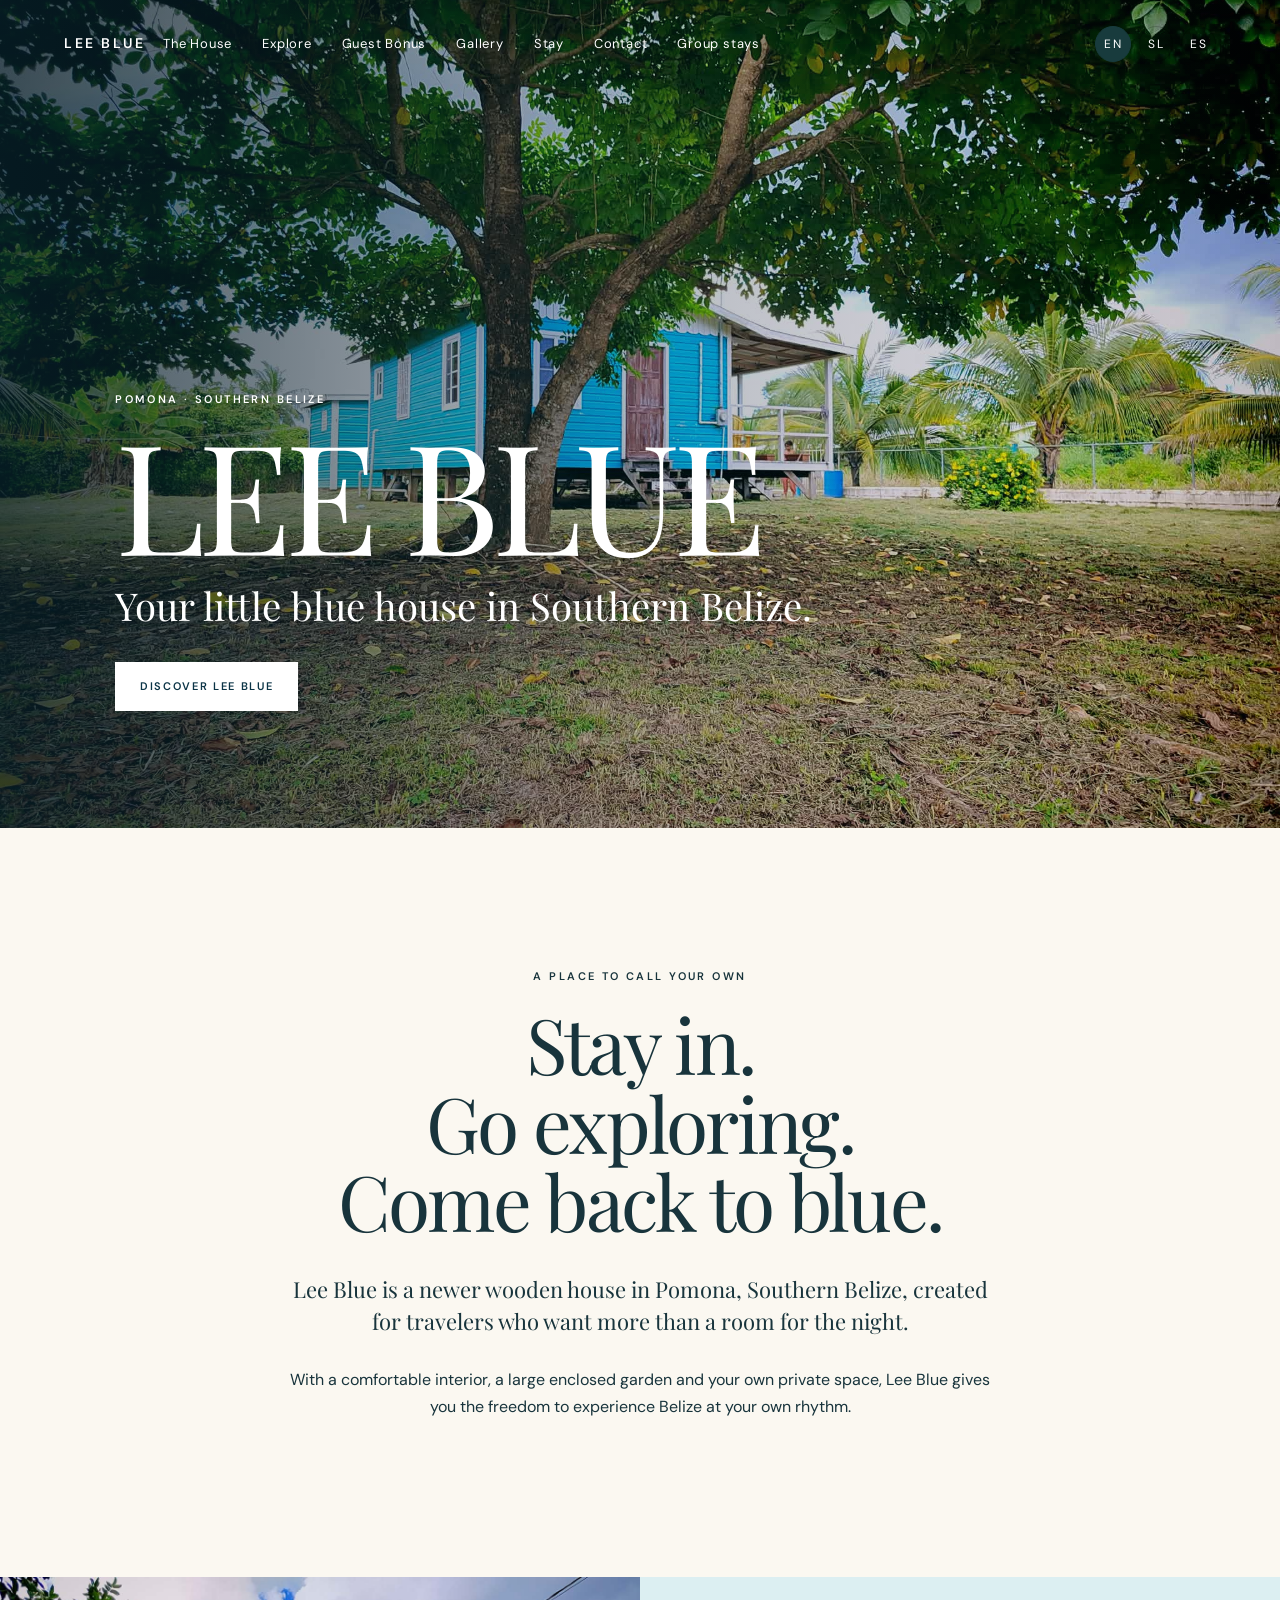
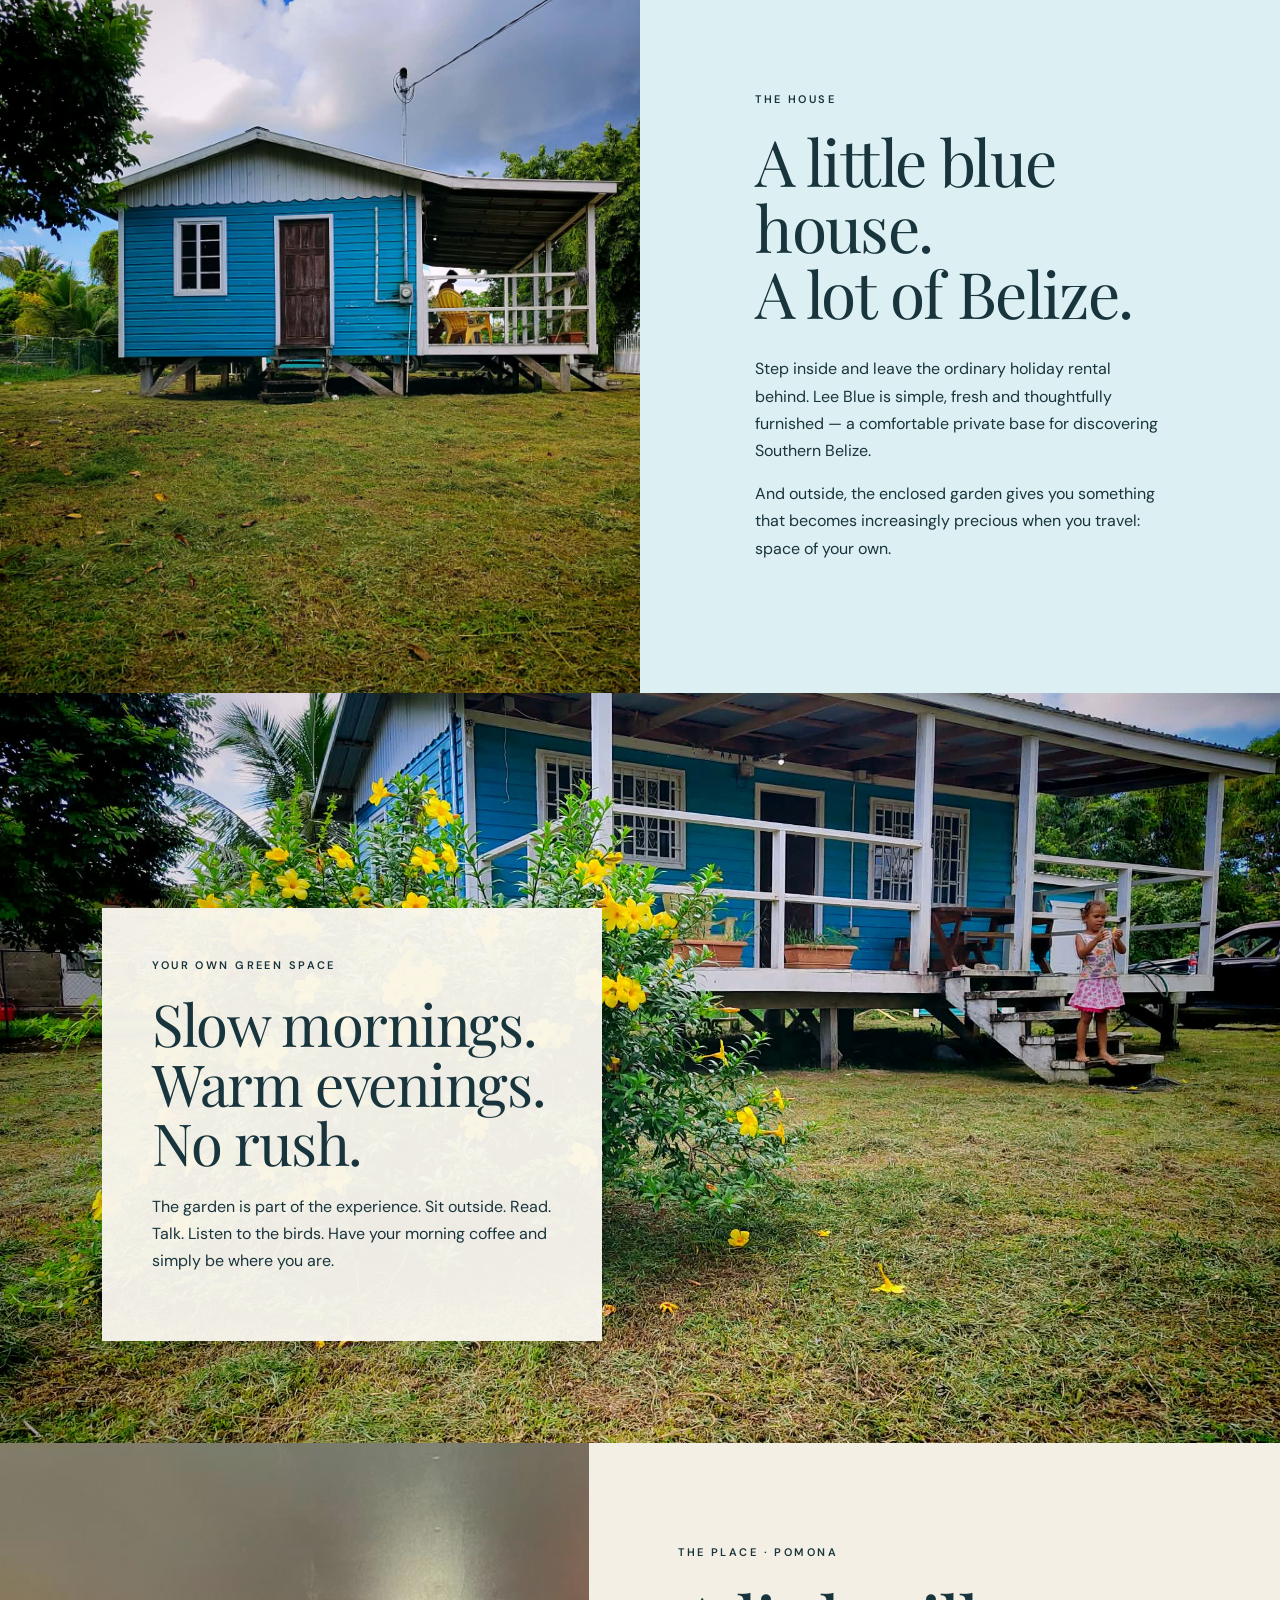
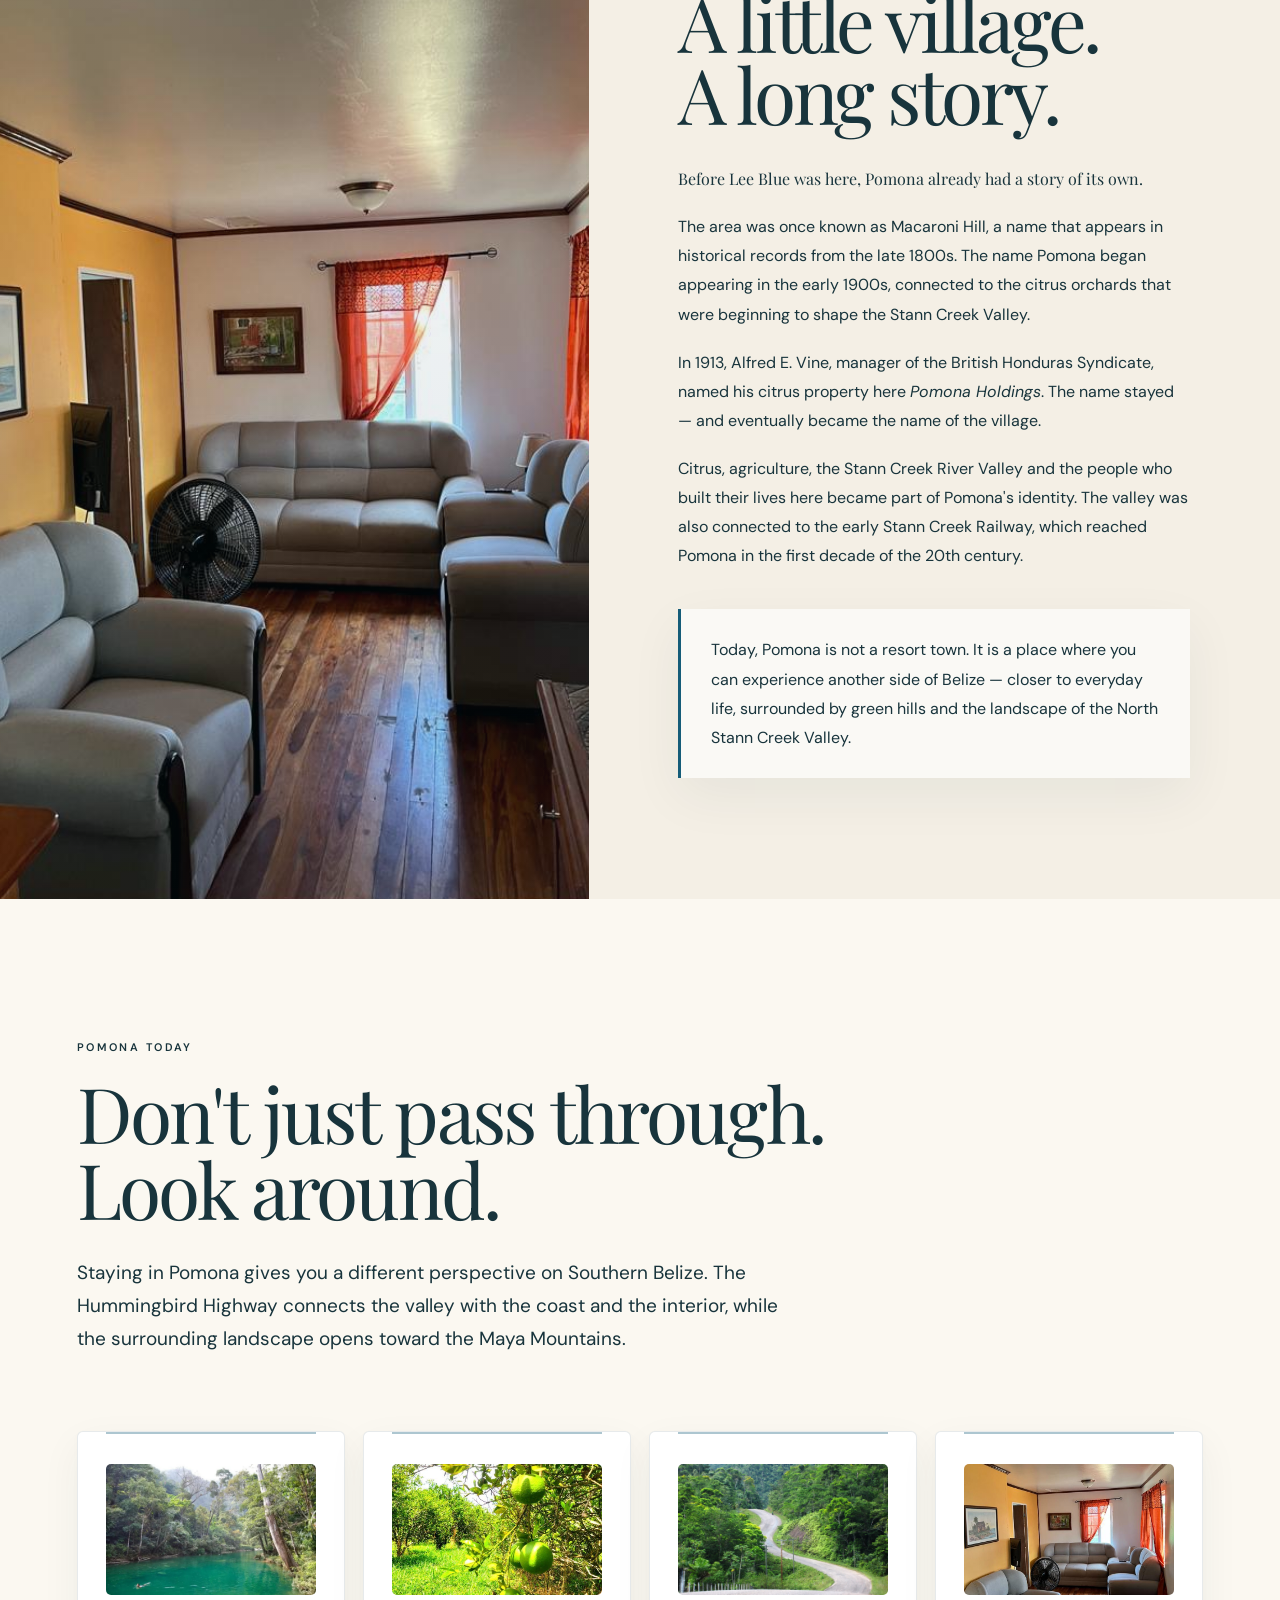
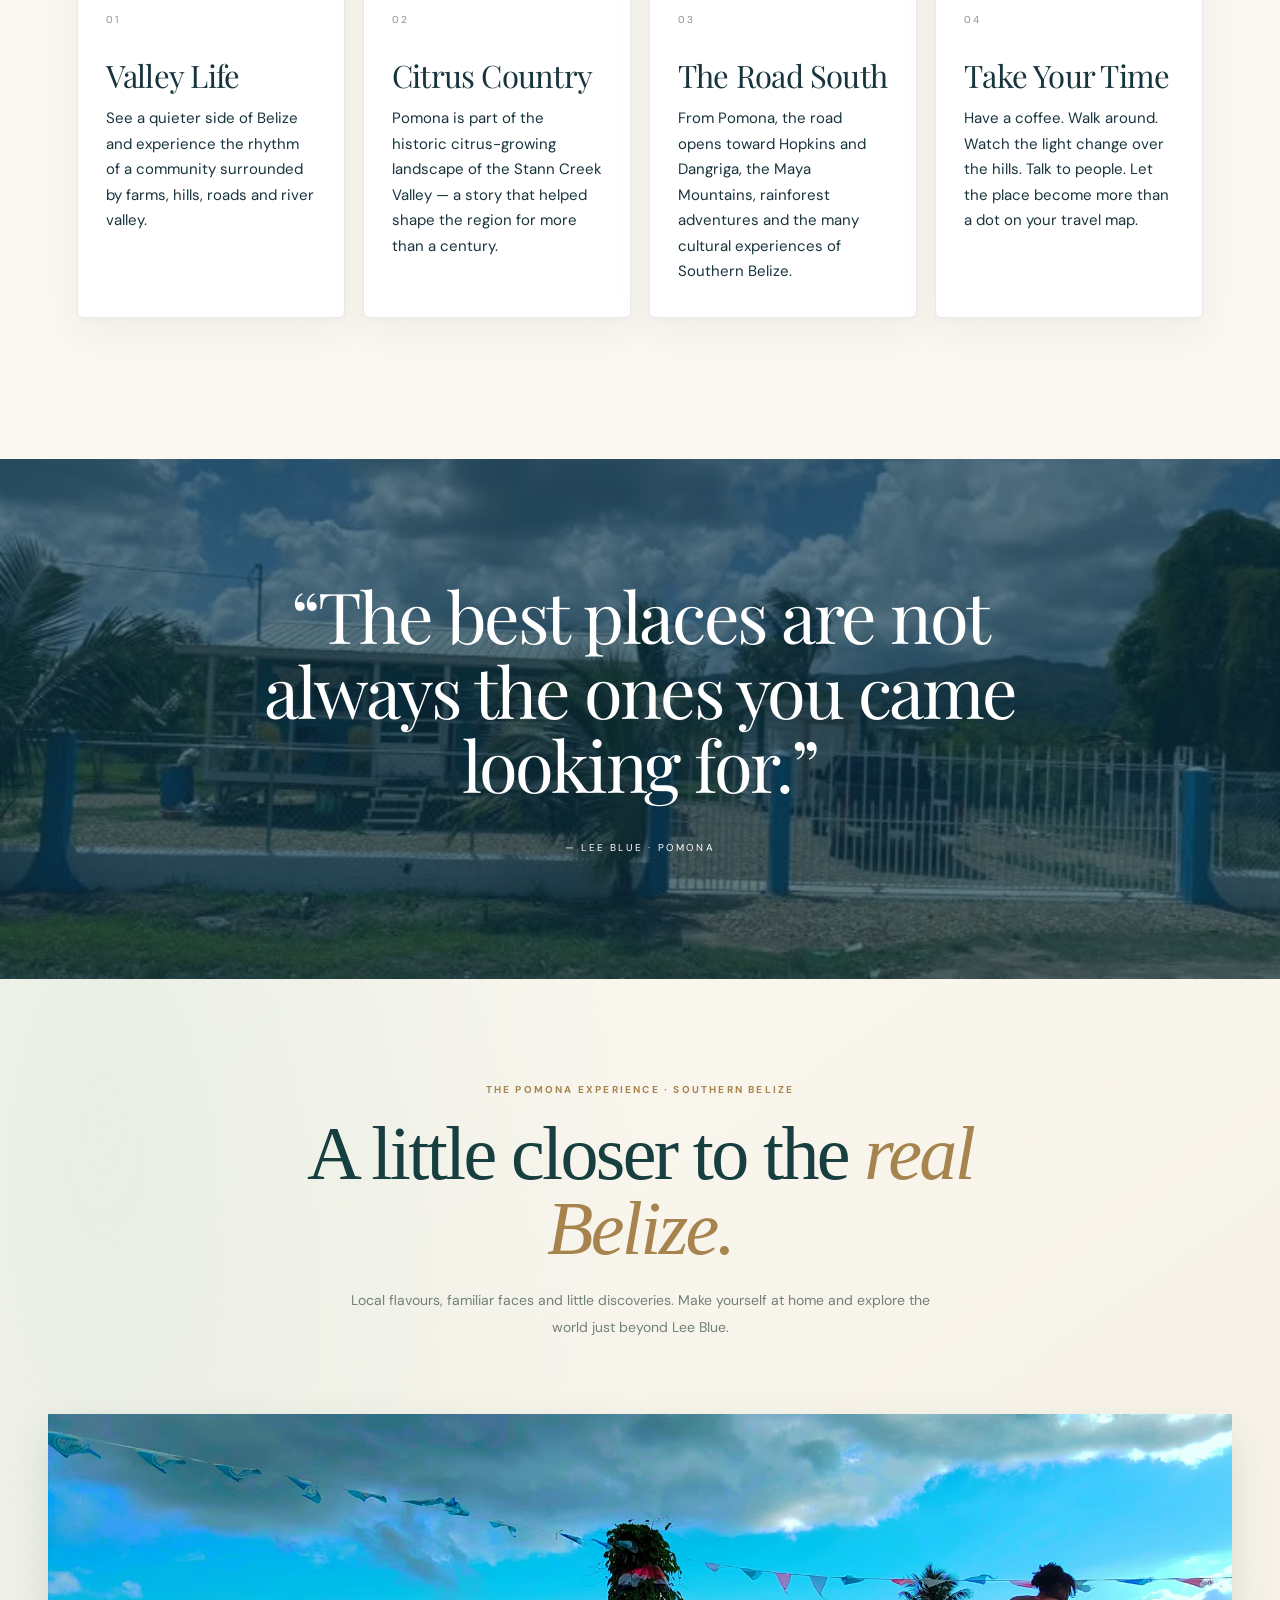
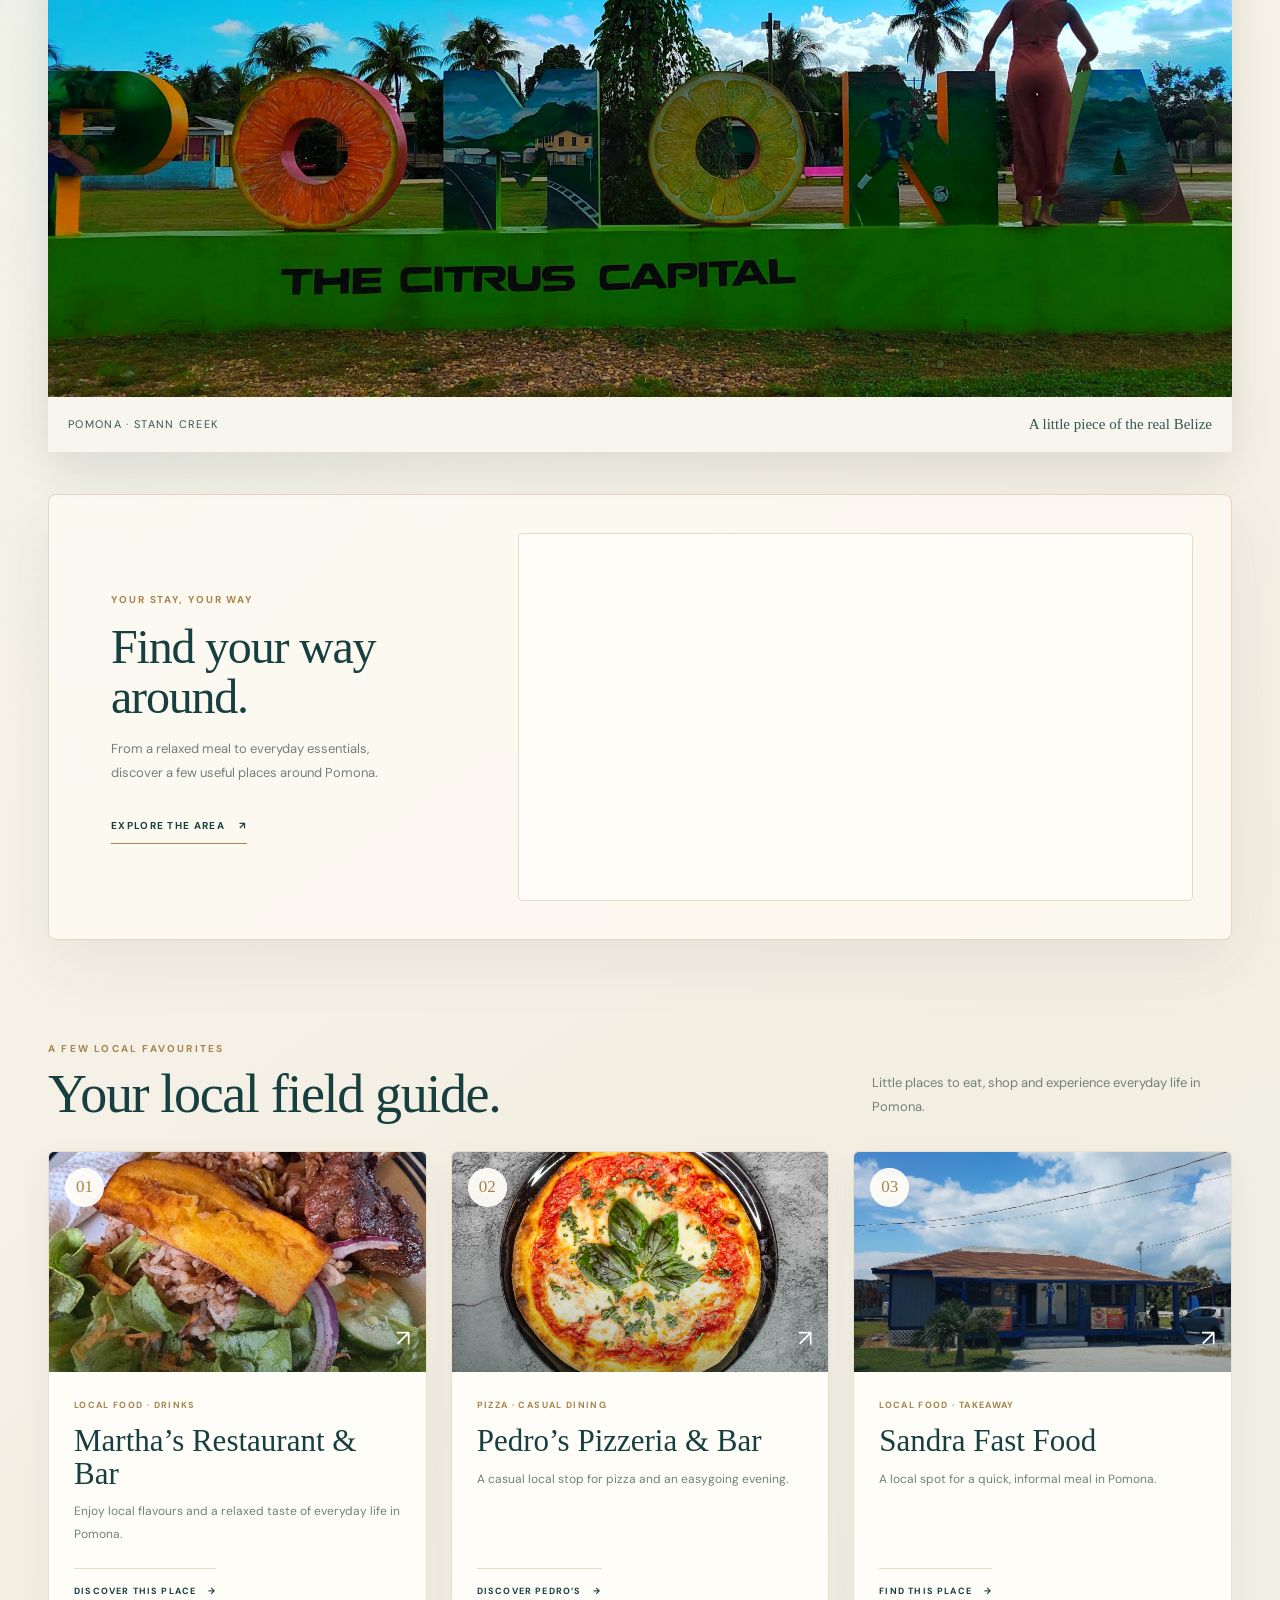
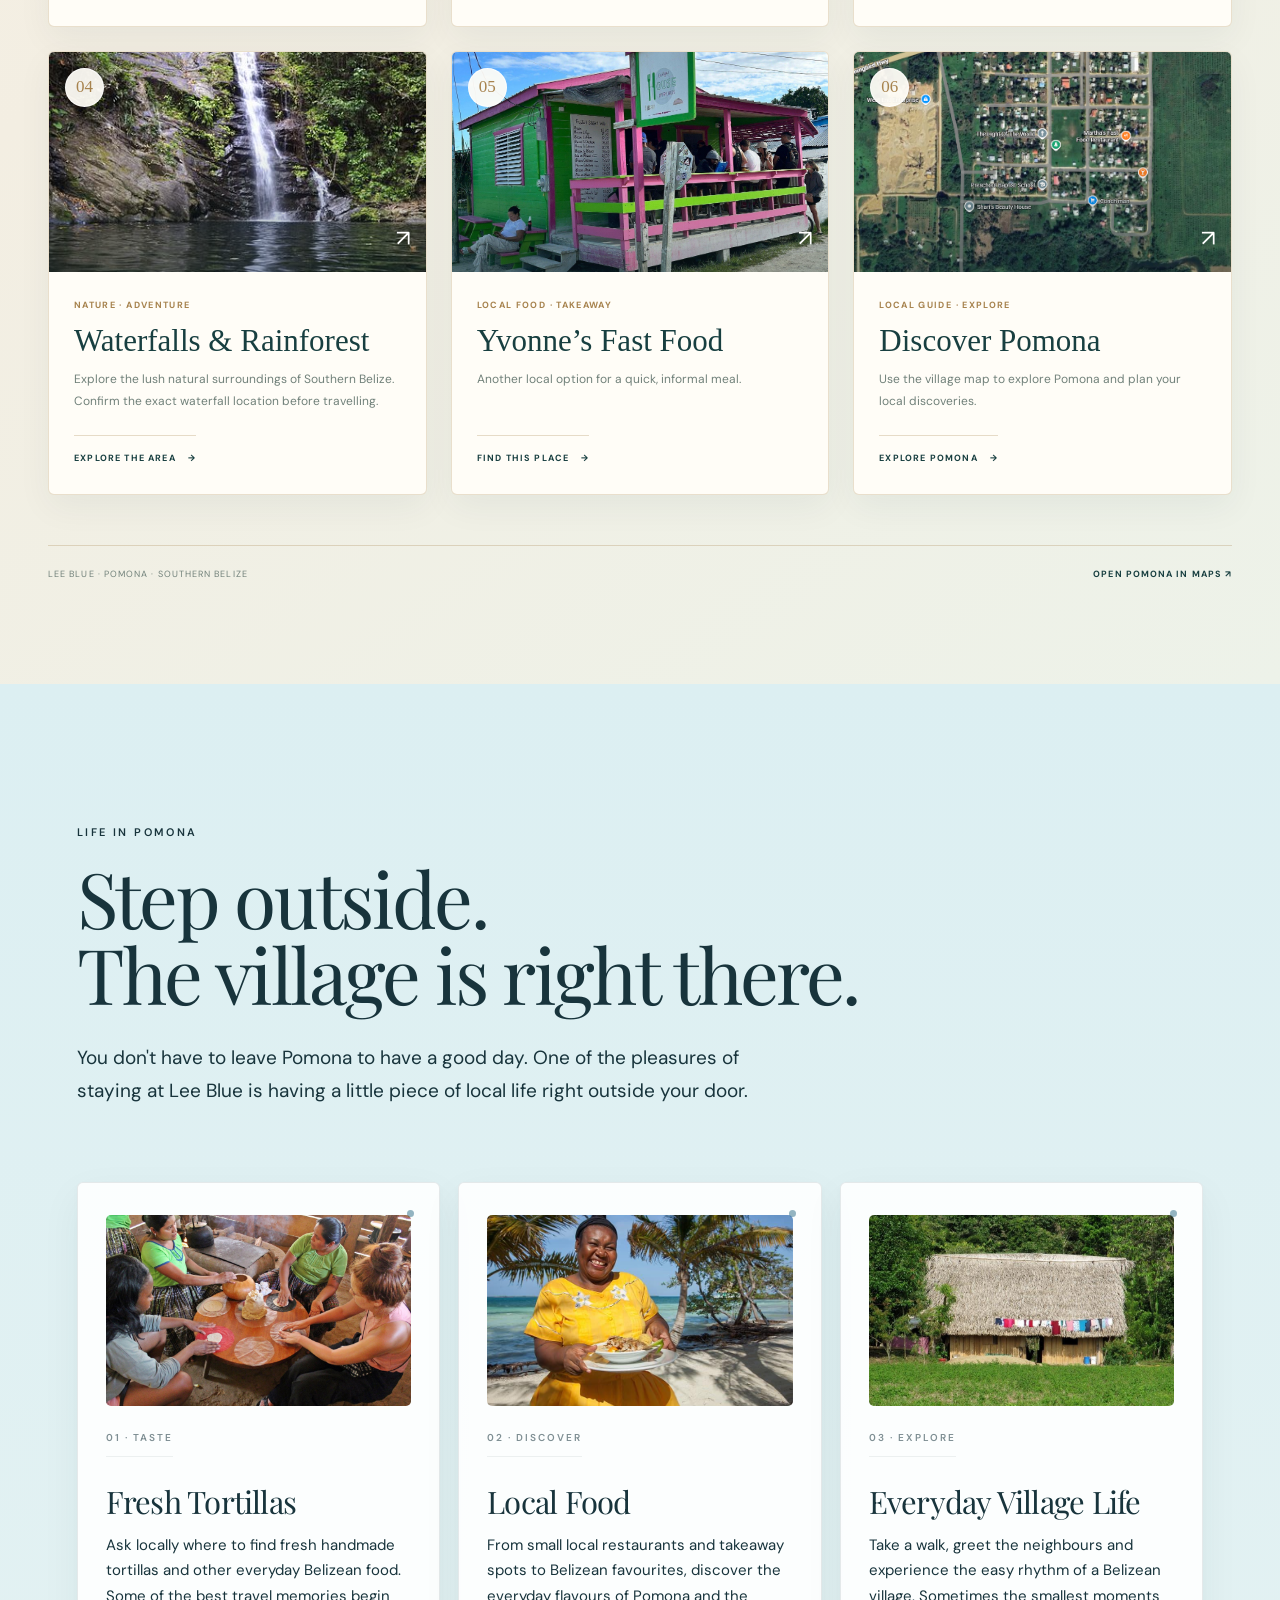
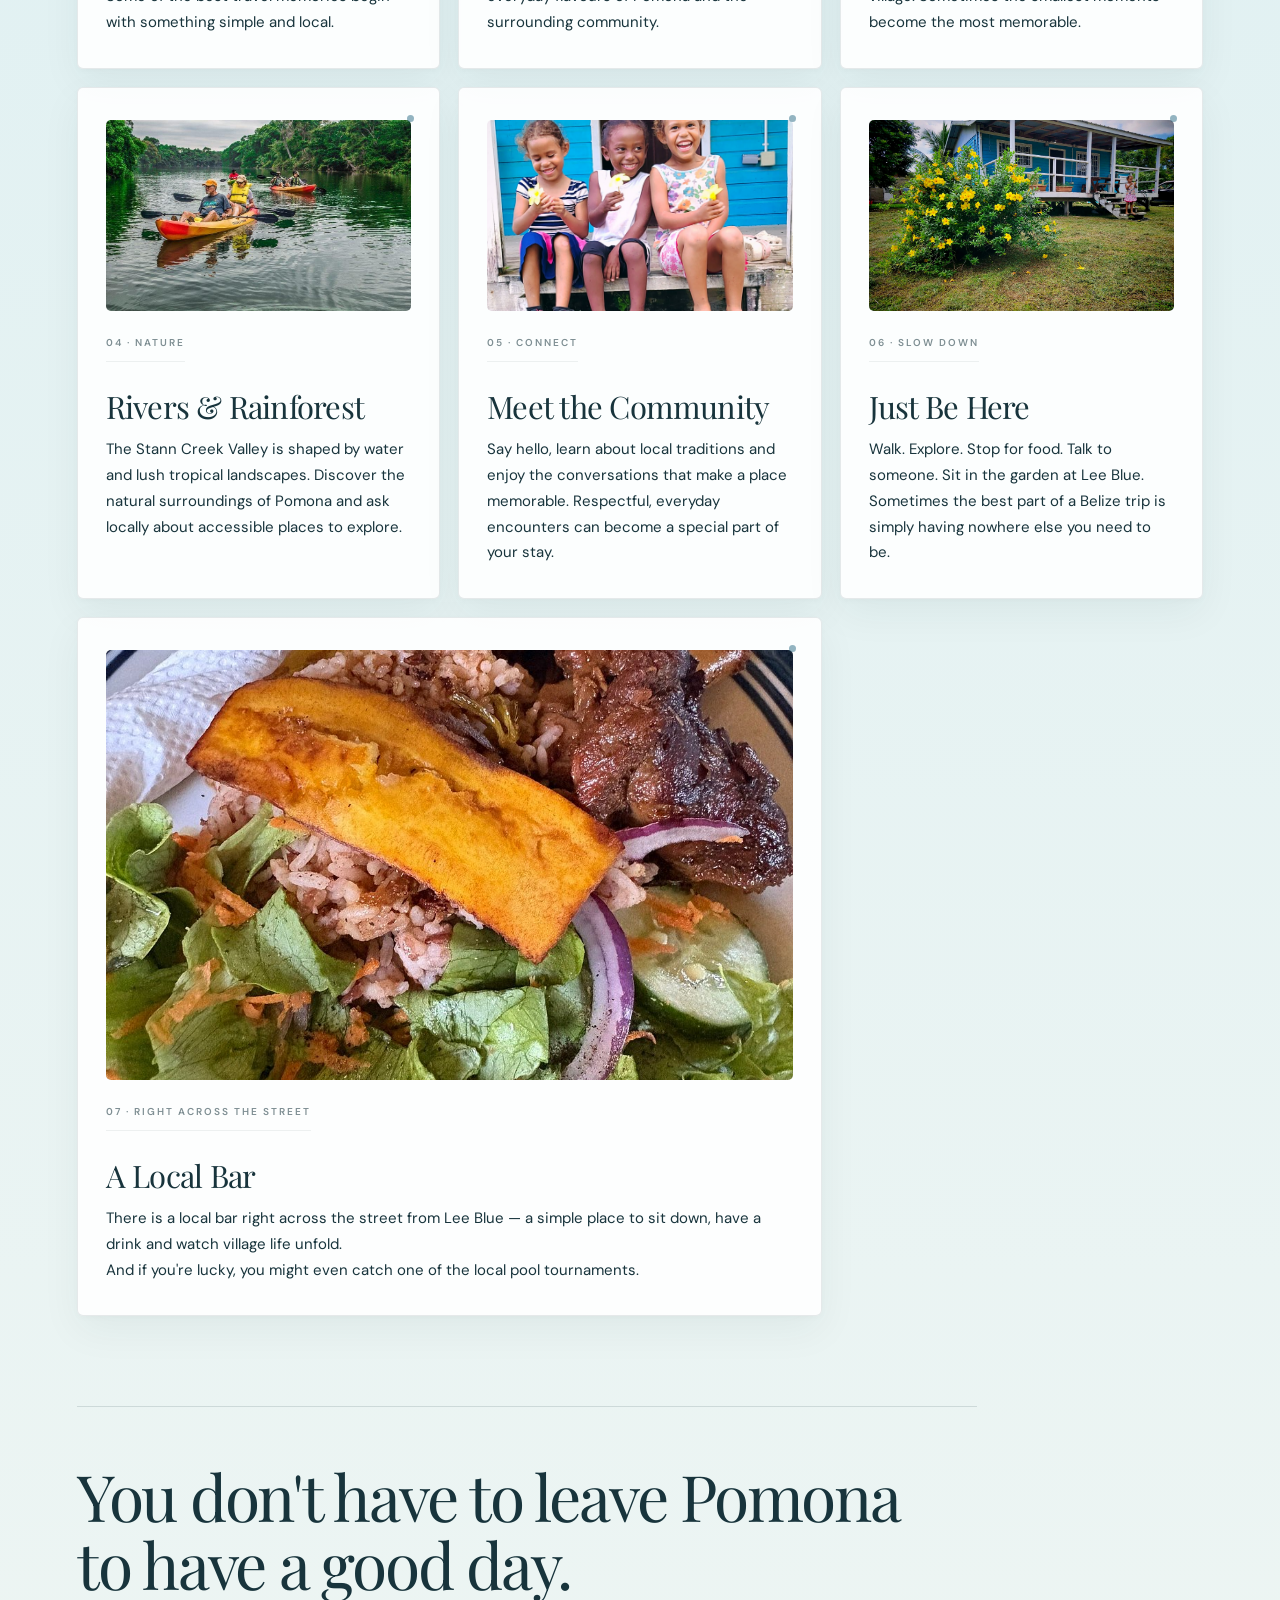
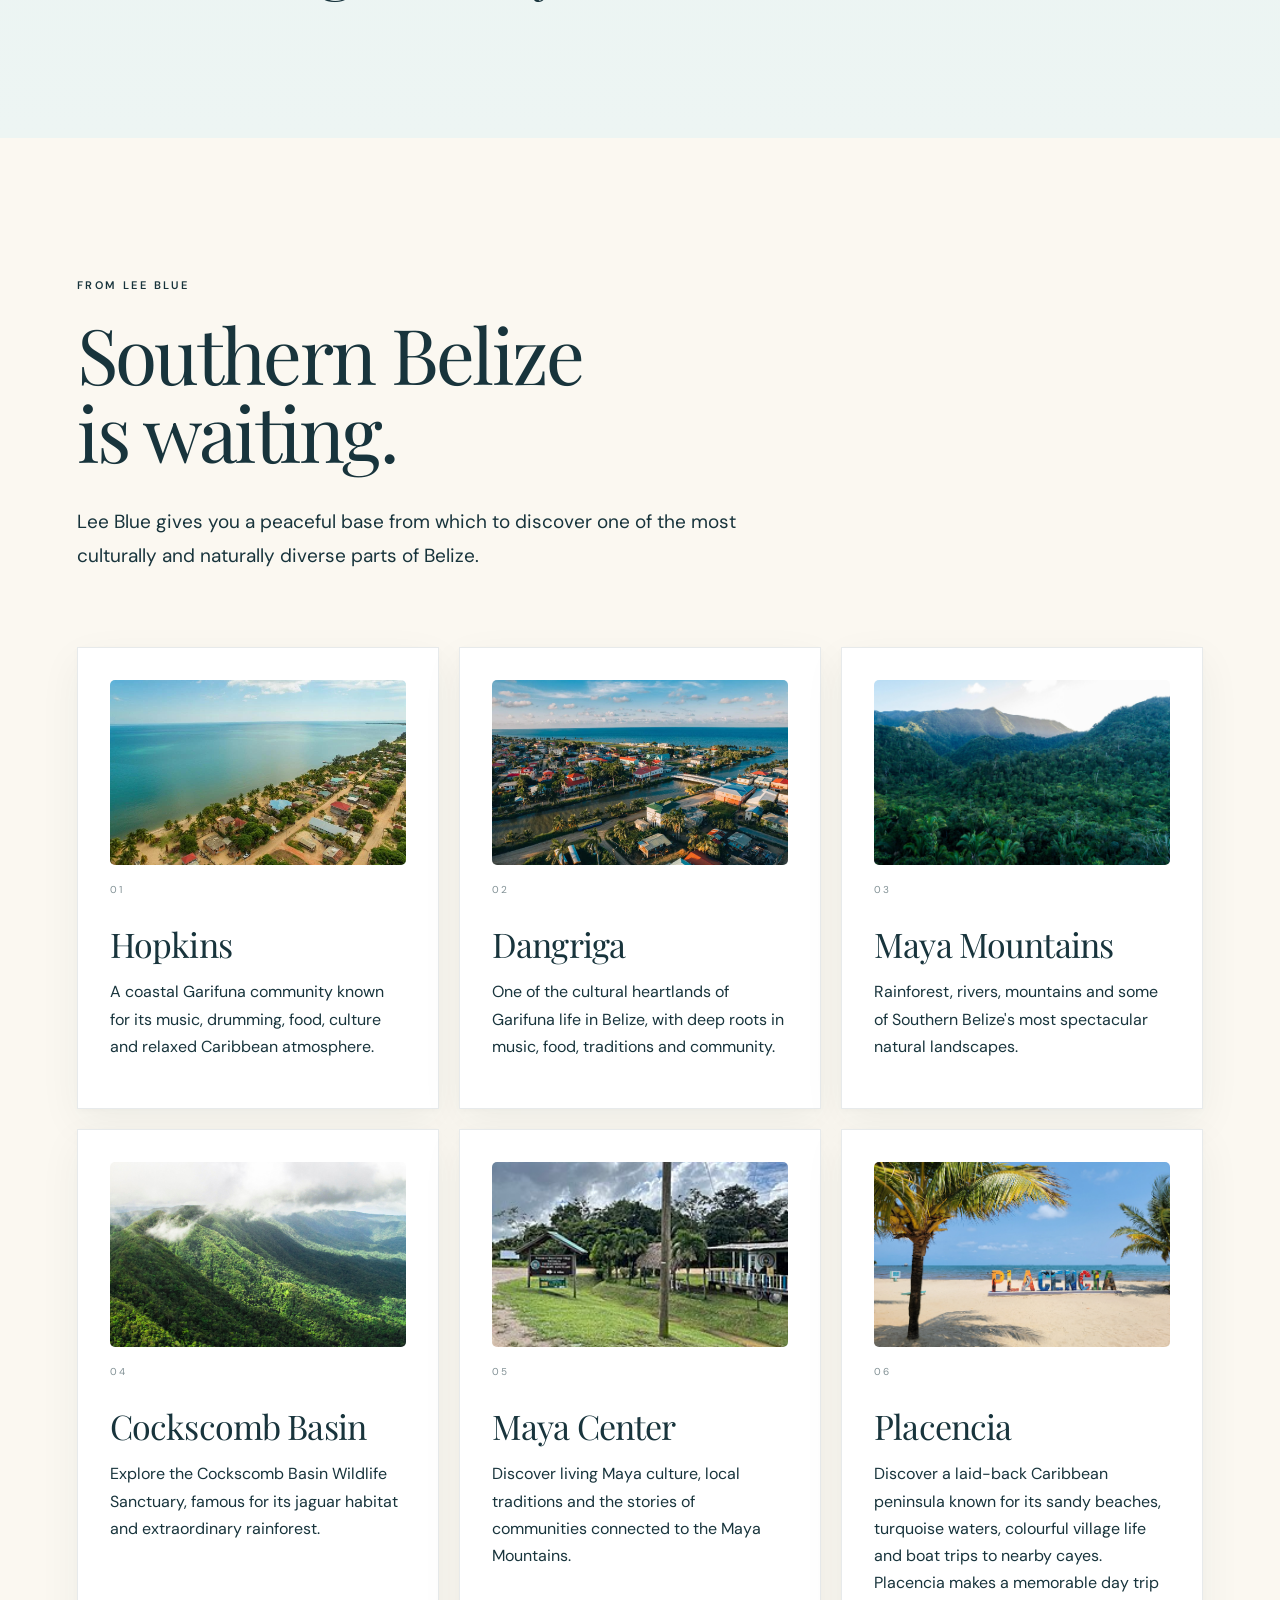
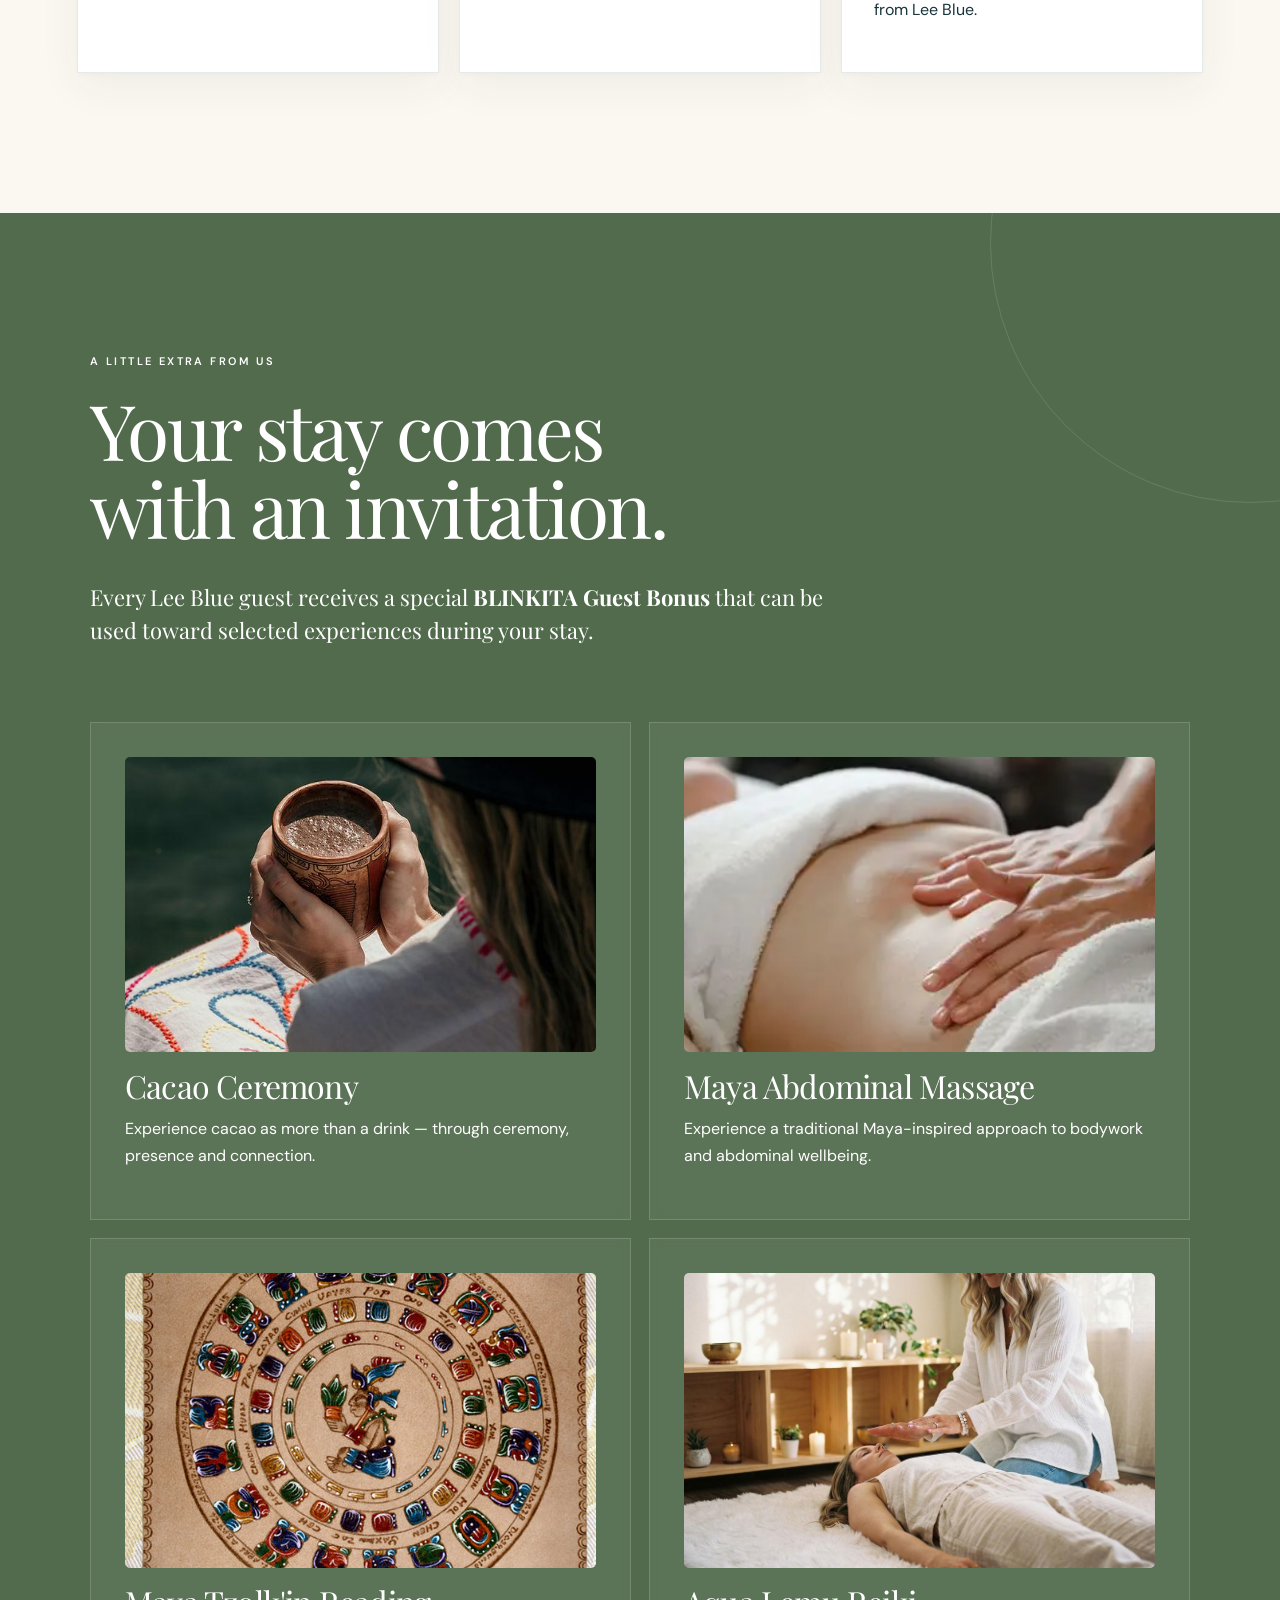
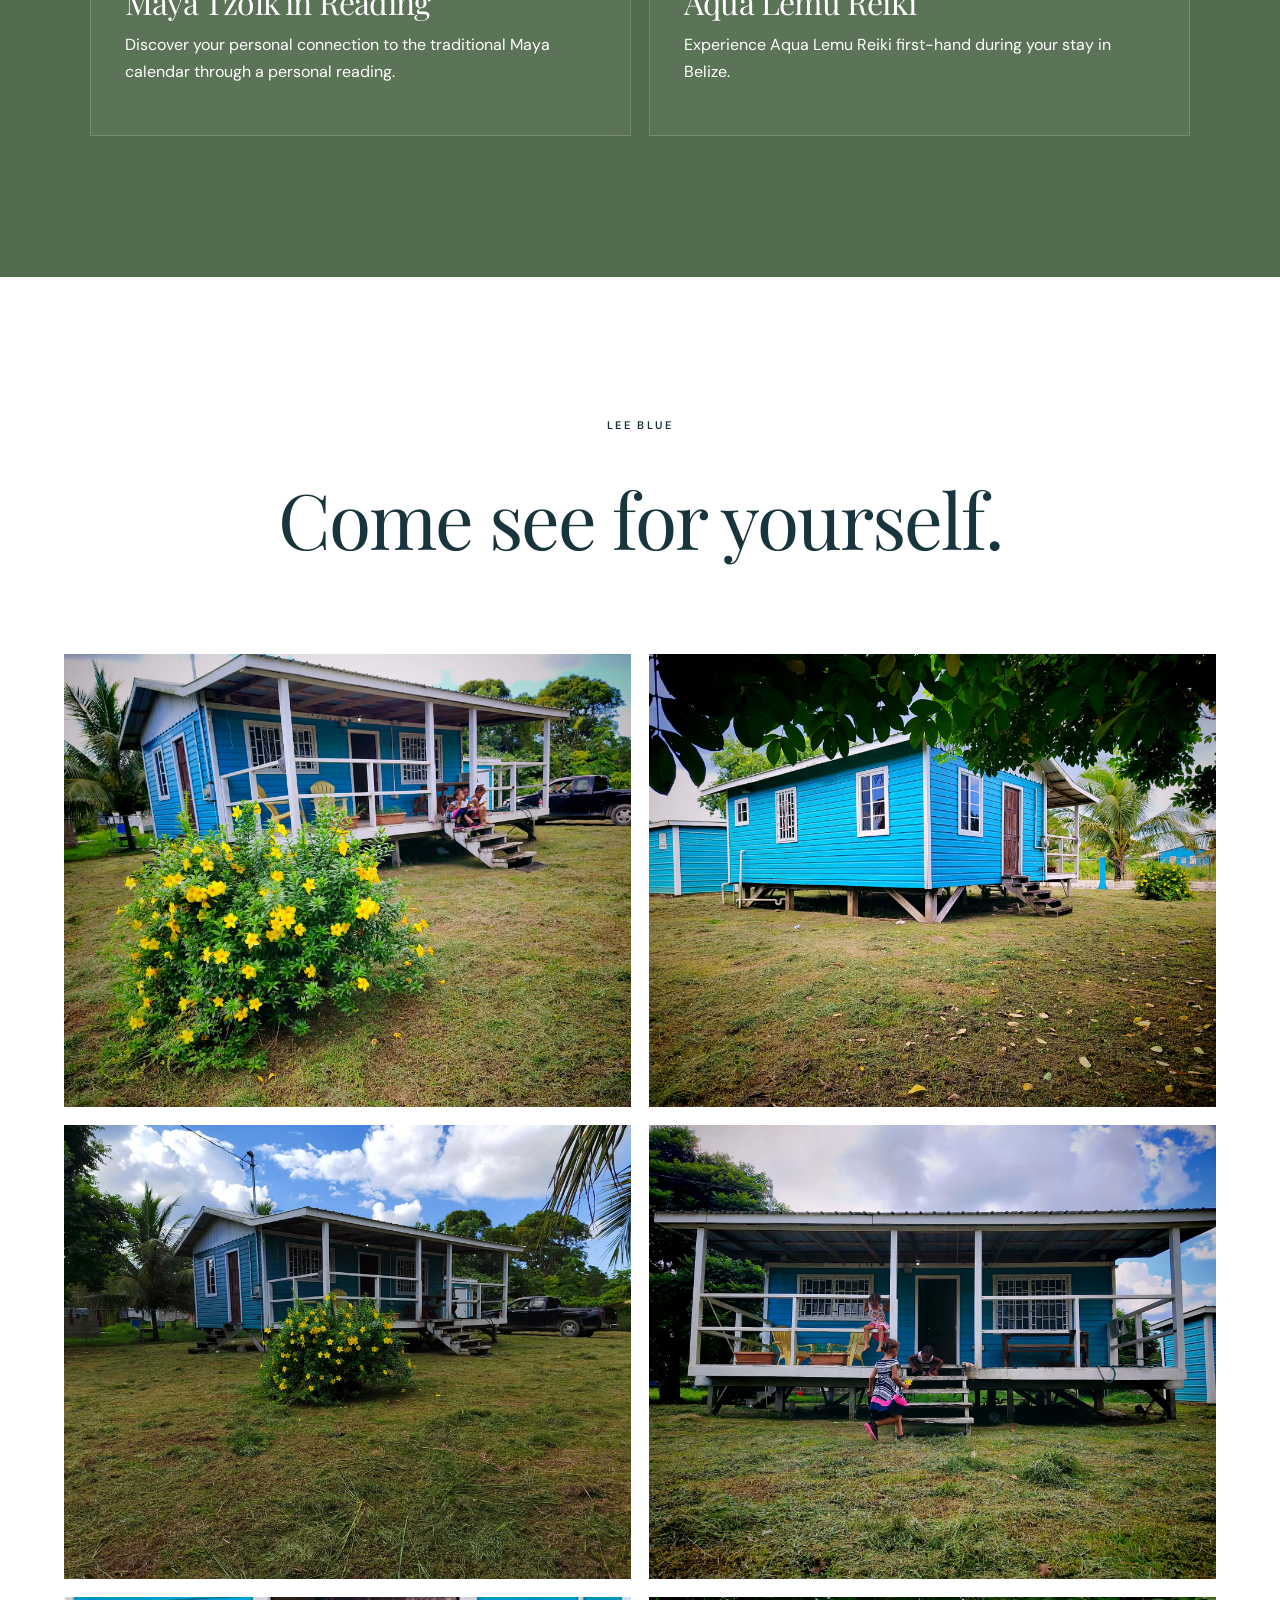
==== index.html @ 7a16dcab "Create premium visual retreat showcase" ====
<!DOCTYPE html>
<html lang="en">
<head>
<meta charset="utf-8"/>
<meta content="width=device-width, initial-scale=1.0" name="viewport"/>
<title>Lee Blue | Your Little Blue House in Southern Belize</title>
<meta content="Lee Blue is a private blue wooden holiday home in Pomona, Southern Belize — a peaceful base for discovering Maya culture, Garifuna communities, the Maya Mountains and the wild beauty of Belize." name="description"/>
<link href="style-v2.css?v=20260929-01" rel="stylesheet"/>
<style>

/* Lee Blue: featured local bar spans two grid columns */
.pomona-life-grid .life-card-wide {
    grid-column: span 2;
}

@media (max-width: 700px) {
    .pomona-life-grid .life-card-wide {
        grid-column: span 1;
    }
}
</style>
<style>
/* Language selector and contact section */
.site-header { gap: 18px; }
.language-switcher { display:flex; align-items:center; gap:8px; margin-left:auto; white-space:nowrap; }
.language-switcher a { color:inherit; text-decoration:none; font-size:12px; letter-spacing:.12em; padding:7px 8px; border:1px solid rgba(0,0,0,.18); border-radius:20px; }
.language-switcher a[aria-current="page"] { background:#183b3d; color:#fff; border-color:#183b3d; }
.contact-section { padding:88px 6%; background:#eaf0ec; color:#183b3d; }
.contact-inner { max-width:1100px; margin:0 auto; }
.contact-section h2 { margin:12px 0 14px; }
.contact-intro { max-width:620px; line-height:1.7; }
.contact-grid { display:grid; grid-template-columns:repeat(3,minmax(0,1fr)); gap:18px; margin-top:32px; }
.contact-card { display:flex; flex-direction:column; gap:12px; padding:24px; background:#fff; border:1px solid rgba(24,59,61,.12); border-radius:12px; }
.contact-label { font-size:11px; letter-spacing:.13em; text-transform:uppercase; opacity:.72; }
.contact-card a { color:#183b3d; font-weight:600; text-decoration:none; overflow-wrap:anywhere; }
.contact-card a:hover { text-decoration:underline; }
@media (max-width:800px) { .site-header { flex-wrap:wrap; } .language-switcher { margin-left:auto; } .contact-grid { grid-template-columns:1fr; } }
</style></head>
<body>
<header class="site-header">
<a class="logo" href="#">LEE BLUE</a>
<nav>
<a href="#house">The House</a>
<a href="#belize">Explore</a>
<a href="#bonus">Guest Bonus</a>
<a href="#gallery">Gallery</a>
<a href="#stay">Stay</a>
<a href="#contact">Contact</a><a href="#group-stays">Group stays</a></nav><div aria-label="Language selection" class="language-switcher"><a aria-current="page" data-lang="en" href="index.html">EN</a><a data-lang="sl" href="sl/index.html">SL</a><a data-lang="es" href="es/index.html">ES</a></div>
</header>
<main>
<section class="hero">
<img alt="Lee Blue house in Pomona, Southern Belize" src="images/pomona1.jpg"/>
<div class="hero-overlay">
<p class="eyebrow">POMONA · SOUTHERN BELIZE</p>
<h1>LEE BLUE</h1>
<p class="hero-line">
            Your little blue house in Southern Belize.
        </p>
<a class="button" href="#stay">DISCOVER LEE BLUE</a>
</div>
</section>
<section class="intro">
<p class="eyebrow">A PLACE TO CALL YOUR OWN</p>
<h2>
        Stay in.<br/>
        Go exploring.<br/>
        Come back to blue.
    </h2>
<p class="lead">
        Lee Blue is a newer wooden house in Pomona, Southern Belize,
        created for travelers who want more than a room for the night.
    </p>
<p>
        With a comfortable interior, a large enclosed garden and your own
        private space, Lee Blue gives you the freedom to experience Belize
        at your own rhythm.
    </p>
</section>
<section class="split-section" id="house">
<div class="image">
<img alt="Interior of Lee Blue" src="images/pomona2.jpg"/>
</div>
<div class="content">
<p class="eyebrow">THE HOUSE</p>
<h2>A little blue house.<br/>A lot of Belize.</h2>
<p>
            Step inside and leave the ordinary holiday rental behind.
            Lee Blue is simple, fresh and thoughtfully furnished —
            a comfortable private base for discovering Southern Belize.
        </p>
<p>
            And outside, the enclosed garden gives you something that
            becomes increasingly precious when you travel:
            space of your own.
        </p>
</div>
</section>
<section class="garden">
<img alt="Lee Blue garden" src="images/pomona3.jpg"/>
<div class="garden-text">
<p class="eyebrow">YOUR OWN GREEN SPACE</p>
<h2>Slow mornings.<br/>Warm evenings.<br/>No rush.</h2>
<p>
            The garden is part of the experience.
            Sit outside. Read. Talk. Listen to the birds.
            Have your morning coffee and simply be where you are.
        </p>
</div>
</section>
<section class="pomona-story" id="pomona">
<div class="pomona-image">
<img alt="Pomona and the green landscape of Southern Belize" src="images/pomona8.jpg"/>
</div>
<div class="pomona-content">
<p class="eyebrow">THE PLACE · POMONA</p>
<h2>
            A little village.<br/>
            A long story.
        </h2>
<p class="pomona-lead">
            Before Lee Blue was here, Pomona already had a story of its own.
        </p>
<p>
            The area was once known as Macaroni Hill, a name that appears
            in historical records from the late 1800s. The name Pomona
            began appearing in the early 1900s, connected to the citrus
            orchards that were beginning to shape the Stann Creek Valley.
        </p>
<p>
            In 1913, Alfred E. Vine, manager of the British Honduras
            Syndicate, named his citrus property here
            <em>Pomona Holdings</em>. The name stayed — and eventually
            became the name of the village.
        </p>
<p>
            Citrus, agriculture, the Stann Creek River Valley and the people
            who built their lives here became part of Pomona's identity.
            The valley was also connected to the early Stann Creek Railway,
            which reached Pomona in the first decade of the 20th century.
        </p>
<p class="pomona-highlight">
            Today, Pomona is not a resort town.
            It is a place where you can experience another side of Belize —
            closer to everyday life, surrounded by green hills and the
            landscape of the North Stann Creek Valley.
        </p>
</div>
</section>
<section class="pomona-now">
<div class="pomona-now-inner">
<div class="section-heading">
<p class="eyebrow">POMONA TODAY</p>
<h2>
                Don't just pass through.<br/>
                Look around.
            </h2>
<p>
                Staying in Pomona gives you a different perspective on
                Southern Belize. The Hummingbird Highway connects the valley
                with the coast and the interior, while the surrounding
                landscape opens toward the Maya Mountains.
            </p>
</div>
<div class="pomona-cards">
<article>
<img alt="The green river valley around Southern Belize" data-auto-photo="rivervalley.jpg" loading="lazy" src="images/rivervalley.jpg"/>
<span>01</span>
<h3>Valley Life</h3>
<p>
                    See a quieter side of Belize and experience the rhythm
                    of a community surrounded by farms, hills, roads and river valley.
                </p>
</article>
<article>
<img alt="Citrus-growing country in the Stann Creek Valley" data-auto-photo="citruscountry.jpg" loading="lazy" src="images/citruscountry.jpg"/>
<span>02</span>
<h3>Citrus Country</h3>
<p>
                    Pomona is part of the historic citrus-growing landscape
                    of the Stann Creek Valley — a story that helped shape
                    the region for more than a century.
                </p>
</article>
<article>
<img alt="Belize landscape and the road to discovery" data-auto-photo="belize.jpg" loading="lazy" src="images/belize.jpg"/>
<span>03</span>
<h3>The Road South</h3>
<p>
                    From Pomona, the road opens toward Hopkins and Dangriga,
                    the Maya Mountains, rainforest adventures and the many
                    cultural experiences of Southern Belize.
                </p>
</article>
<article>
<img alt="The green landscape around Pomona" data-auto-photo="pomona8.jpg" loading="lazy" src="images/pomona8.jpg"/>
<span>04</span>
<h3>Take Your Time</h3>
<p>
                    Have a coffee. Walk around. Watch the light change over
                    the hills. Talk to people. Let the place become more
                    than a dot on your travel map.
                </p>
</article>
</div>
</div>
</section>
<section class="pomona-quote">
<div>
<p>
            “The best places are not always the ones
            you came looking for.”
        </p>
<span>— LEE BLUE · POMONA</span>
</div>
</section>
<!-- =========================================================
     LEE BLUE MAP START
     ========================================================= -->
<section class="lee-map-section lee-pomona-experience" id="pomona-guide">
<div class="lee-map-inner">
<header class="lee-map-heading">
<p class="eyebrow">THE POMONA EXPERIENCE · SOUTHERN BELIZE</p>
<h2>A little closer to the <em>real Belize.</em></h2>
<p>
                Local flavours, familiar faces and little discoveries.
                Make yourself at home and explore the world just beyond Lee Blue.
            </p>
</header>
<figure class="lee-pomona-sign-banner">
<img alt="Welcome to Pomona, Stann Creek, Belize" loading="lazy" src="images/pomona-sign.jpg"/>
<figcaption>
<span>POMONA · STANN CREEK</span>
<span>A little piece of the real Belize</span>
</figcaption>
</figure>
<div class="lee-map-feature">
<div class="lee-map-feature-copy">
<span class="lee-map-overline">YOUR STAY, YOUR WAY</span>
<h3>Find your way around.</h3>
<p>
                    From a relaxed meal to everyday essentials,
                    discover a few useful places around Pomona.
                </p>
<a class="lee-map-feature-link" href="https://www.google.com/maps/search/?api=1&amp;query=Pomona%2C%20Stann%20Creek%2C%20Belize" rel="noopener" target="_blank">
                    EXPLORE THE AREA <span aria-hidden="true">↗</span>
</a>
</div>
<div class="lee-map-frame">
<iframe allowfullscreen="" loading="lazy" referrerpolicy="no-referrer-when-downgrade" src="https://www.google.com/maps?q=Pomona%2C%20Stann%20Creek%2C%20Belize&amp;output=embed" title="Map of Pomona, Stann Creek, Belize">
</iframe>
</div>
</div>
<div class="lee-guide-intro">
<div>
<p class="eyebrow">A FEW LOCAL FAVOURITES</p>
<h3>Your local field guide.</h3>
</div>
<p>Little places to eat, shop and experience everyday life in Pomona.</p>
</div>
<div class="lee-guide-grid">
<a class="lee-guide-card" href="https://www.google.com/maps/search/?api=1&amp;query=Martha's%20Restaurant%20and%20Bar%20Pomona%20Belize" rel="noopener" target="_blank">
<div class="lee-guide-image">
<img alt="Martha’s Restaurant and Bar in Pomona, Belize" loading="lazy" src="images/martharestaurantbar.jpg"/>
<span class="lee-guide-number">01</span>
<span aria-hidden="true" class="lee-guide-arrow">↗</span>
</div>
<div class="lee-guide-card-body">
<span class="lee-guide-category">LOCAL FOOD · DRINKS</span>
<h4>Martha’s Restaurant &amp; Bar</h4>
<p>Enjoy local flavours and a relaxed taste of everyday life in Pomona.</p>
<span class="lee-guide-cta">DISCOVER THIS PLACE <span aria-hidden="true">→</span></span>
</div>
</a>
<a class="lee-guide-card" href="https://www.google.com/maps/search/?api=1&amp;query=Pedro's%20Pizzeria%20Bar%20Pomona%20Belize" rel="noopener" target="_blank">
<div class="lee-guide-image">
<img alt="Pedro’s Pizzeria and Bar in Pomona, Belize" loading="lazy" src="images/pedro's-pizzeria.jpg"/>
<span class="lee-guide-number">02</span>
<span aria-hidden="true" class="lee-guide-arrow">↗</span>
</div>
<div class="lee-guide-card-body">
<span class="lee-guide-category">PIZZA · CASUAL DINING</span>
<h4>Pedro’s Pizzeria &amp; Bar</h4>
<p>A casual local stop for pizza and an easygoing evening.</p>
<span class="lee-guide-cta">DISCOVER PEDRO’S <span aria-hidden="true">→</span></span>
</div>
</a>
<a class="lee-guide-card" href="https://www.google.com/maps/search/?api=1&amp;query=Sandra%20Fast%20Food%20Pomona%20Belize" rel="noopener" target="_blank">
<div class="lee-guide-image">
<img alt="Sandra Fast Food in Pomona, Belize" loading="lazy" src="images/pomona-sandrafastfood.jpg"/>
<span class="lee-guide-number">03</span>
<span aria-hidden="true" class="lee-guide-arrow">↗</span>
</div>
<div class="lee-guide-card-body">
<span class="lee-guide-category">LOCAL FOOD · TAKEAWAY</span>
<h4>Sandra Fast Food</h4>
<p>A local spot for a quick, informal meal in Pomona.</p>
<span class="lee-guide-cta">FIND THIS PLACE <span aria-hidden="true">→</span></span>
</div>
</a>
<a class="lee-guide-card" href="https://www.google.com/maps/search/?api=1&amp;query=Waterfalls%20near%20Pomona%20Stann%20Creek%20Belize" rel="noopener" target="_blank">
<div class="lee-guide-image">
<img alt="Waterfall in the Pomona area; exact location to be confirmed" loading="lazy" src="images/pomona-waterfalls.jpg"/>
<span class="lee-guide-number">04</span>
<span aria-hidden="true" class="lee-guide-arrow">↗</span>
</div>
<div class="lee-guide-card-body">
<span class="lee-guide-category">NATURE · ADVENTURE</span>
<h4>Waterfalls &amp; Rainforest</h4>
<p>Explore the lush natural surroundings of Southern Belize. Confirm the exact waterfall location before travelling.</p>
<span class="lee-guide-cta">EXPLORE THE AREA <span aria-hidden="true">→</span></span>
</div>
</a>
<a class="lee-guide-card" href="https://www.google.com/maps/search/?api=1&amp;query=Yvonne's%20Fast%20Food%20Pomona%20Belize" rel="noopener" target="_blank">
<div class="lee-guide-image">
<img alt="Yvonne’s Fast Food in Pomona, Belize" loading="lazy" src="images/pomona-yvonnefastfood.jpg"/>
<span class="lee-guide-number">05</span>
<span aria-hidden="true" class="lee-guide-arrow">↗</span>
</div>
<div class="lee-guide-card-body">
<span class="lee-guide-category">LOCAL FOOD · TAKEAWAY</span>
<h4>Yvonne’s Fast Food</h4>
<p>Another local option for a quick, informal meal.</p>
<span class="lee-guide-cta">FIND THIS PLACE <span aria-hidden="true">→</span></span>
</div>
</a>
<a class="lee-guide-card" href="https://www.google.com/maps/search/?api=1&amp;query=Pomona%20Stann%20Creek%20Belize" rel="noopener" target="_blank">
<div class="lee-guide-image">
<img alt="Map of Pomona, Belize" loading="lazy" src="images/pomona-map.jpg"/>
<span class="lee-guide-number">06</span>
<span aria-hidden="true" class="lee-guide-arrow">↗</span>
</div>
<div class="lee-guide-card-body">
<span class="lee-guide-category">LOCAL GUIDE · EXPLORE</span>
<h4>Discover Pomona</h4>
<p>Use the village map to explore Pomona and plan your local discoveries.</p>
<span class="lee-guide-cta">EXPLORE POMONA <span aria-hidden="true">→</span></span>
</div>
</a>
</div>
<div class="lee-guide-footer">
<span>LEE BLUE · POMONA · SOUTHERN BELIZE</span>
<a href="https://www.google.com/maps/search/?api=1&amp;query=Pomona%2C%20Stann%20Creek%2C%20Belize" rel="noopener" target="_blank">OPEN POMONA IN MAPS ↗</a>
</div>
</div>
</section>
<!-- =========================================================
     LEE BLUE MAP END
     ========================================================= -->
<section class="pomona-life">
<div class="pomona-life-inner">
<div class="section-heading">
<p class="eyebrow">LIFE IN POMONA</p>
<h2>
                Step outside.<br/>
                The village is right there.
            </h2>
<p>
                You don't have to leave Pomona to have a good day.
                One of the pleasures of staying at Lee Blue is having
                a little piece of local life right outside your door.
            </p>
</div>
<div class="pomona-life-grid">
<article class="life-card">
<img alt="Fresh handmade tortillas" data-auto-photo="freshtortillias.jpg" loading="lazy" src="images/freshtortillias.jpg"/>
<span>01 · TASTE</span>
<h3>Fresh Tortillas</h3>
<p>Ask locally where to find fresh handmade tortillas and other everyday Belizean food. Some of the best travel memories begin with something simple and local.</p>
</article>
<article class="life-card">
<img alt="Belizean hudut, a traditional local dish" data-auto-photo="hopkins-garifuna-hudut.jpg" loading="lazy" src="images/hopkins-garifuna-hudut.jpg"/>
<span>02 · DISCOVER</span>
<h3>Local Food</h3>
<p>From small local restaurants and takeaway spots to Belizean favourites, discover the everyday flavours of Pomona and the surrounding community.</p>
</article>
<article class="life-card">
<img alt="Everyday life in a Belizean village" data-auto-photo="everydayvillagelife.jpg" loading="lazy" src="images/everydayvillagelife.jpg"/>
<span>03 · EXPLORE</span>
<h3>Everyday Village Life</h3>
<p>Take a walk, greet the neighbours and experience the easy rhythm of a Belizean village. Sometimes the smallest moments become the most memorable.</p>
</article>
<article class="life-card">
<img alt="Paddling on a river in tropical Belize" data-auto-photo="riverpaddling.jpg" loading="lazy" src="images/riverpaddling.jpg"/>
<span>04 · NATURE</span>
<h3>Rivers &amp; Rainforest</h3>
<p>The Stann Creek Valley is shaped by water and lush tropical landscapes. Discover the natural surroundings of Pomona and ask locally about accessible places to explore.</p>
</article>
<article class="life-card">
<img alt="Children in the Pomona community" data-auto-photo="pomona-kids.jpg" loading="lazy" src="images/pomona-kids.jpg"/>
<span>05 · CONNECT</span>
<h3>Meet the Community</h3>
<p>Say hello, learn about local traditions and enjoy the conversations that make a place memorable. Respectful, everyday encounters can become a special part of your stay.</p>
</article>
<article class="life-card">
<img alt="The garden at Lee Blue" data-auto-photo="pomona3.jpg" loading="lazy" src="images/pomona3.jpg"/>
<span>06 · SLOW DOWN</span>
<h3>Just Be Here</h3>
<p>Walk. Explore. Stop for food. Talk to someone. Sit in the garden at Lee Blue. Sometimes the best part of a Belize trip is simply having nowhere else you need to be.</p>
</article>
<article class="life-card life-card-wide">
<img alt="Martha's Restaurant and Bar in Pomona" data-auto-photo="martharestaurantbar.jpg" loading="lazy" src="images/martharestaurantbar.jpg"/>
<span>07 · RIGHT ACROSS THE STREET</span>
<h3>A Local Bar</h3>
<p>There is a local bar right across the street from Lee Blue — a simple place to sit down, have a drink and watch village life unfold.</p>
<p>And if you're lucky, you might even catch one of the local pool tournaments.</p>
</article>
</div>
<div class="pomona-life-footer">
<p>
                You don't have to leave Pomona<br/>
                to have a good day.
            </p>
</div>
</div>
</section>
<section class="explore" id="belize">
<div class="section-heading">
<p class="eyebrow">FROM LEE BLUE</p>
<h2>Southern Belize<br/>is waiting.</h2>
<p>
            Lee Blue gives you a peaceful base from which to discover
            one of the most culturally and naturally diverse parts of Belize.
        </p>
</div>
<div class="places">
<article>
<img alt="Hopkins, a Garifuna coastal community in Belize" data-auto-photo="hopkins.jpg" loading="lazy" src="images/hopkins.jpg"/>
<span>01</span>
<h3>Hopkins</h3>
<p>
                A coastal Garifuna community known for its music,
                drumming, food, culture and relaxed Caribbean atmosphere.
            </p>
</article>
<article>
<img alt="Dangriga in Southern Belize" data-auto-photo="dangriga.jpg" loading="lazy" src="images/dangriga.jpg"/>
<span>02</span>
<h3>Dangriga</h3>
<p>
                One of the cultural heartlands of Garifuna life in Belize,
                with deep roots in music, food, traditions and community.
            </p>
</article>
<article>
<img alt="The Maya Mountains of Belize" data-auto-photo="mayamountains.jpg" loading="lazy" src="images/mayamountains.jpg"/>
<span>03</span>
<h3>Maya Mountains</h3>
<p>
                Rainforest, rivers, mountains and some of Southern Belize's
                most spectacular natural landscapes.
            </p>
</article>
<article>
<img alt="Rainforest landscape in the Cockscomb Basin area of Belize" data-auto-photo="cockscombbasin.jpg" loading="lazy" src="images/cockscombbasin.jpg"/>
<span>04</span>
<h3>Cockscomb Basin</h3>
<p>
                Explore the Cockscomb Basin Wildlife Sanctuary,
                famous for its jaguar habitat and extraordinary rainforest.
            </p>
</article>
<article>
<img alt="Maya Center community in Southern Belize" data-auto-photo="mayacentre.jpg" loading="lazy" src="images/mayacentre.jpg"/>
<span>05</span>
<h3>Maya Center</h3>
<p>
                Discover living Maya culture, local traditions and the
                stories of communities connected to the Maya Mountains.
            </p>
</article>
<article>
<img alt="Placencia peninsula on the Caribbean coast of Belize" data-auto-photo="placencia.jpg" loading="lazy" src="images/placencia.jpg"/>
<span>06</span>
<h3>Placencia</h3>
<p>
    Discover a laid-back Caribbean peninsula known for its sandy beaches,
    turquoise waters, colourful village life and boat trips to nearby cayes.
    Placencia makes a memorable day trip from Lee Blue.
</p>
</article>
</div>
</section>
<section class="bonus" id="bonus">
<div class="bonus-inner">
<p class="eyebrow">A LITTLE EXTRA FROM US</p>
<h2>
            Your stay comes<br/>
            with an invitation.
        </h2>
<p class="bonus-intro">
            Every Lee Blue guest receives a special
            <strong>BLINKITA Guest Bonus</strong> that can be used
            toward selected experiences during your stay.
        </p>
<div class="experiences">
<div>
<img alt="Cacao ceremony experience" data-auto-photo="ceremonialcacao.jpg" loading="lazy" src="images/ceremonialcacao.jpg"/>
<h3>Cacao Ceremony</h3>
<p>
                    Experience cacao as more than a drink —
                    through ceremony, presence and connection.
                </p>
</div>
<div>
<img alt="Maya abdominal massage experience" data-auto-photo="mayaabdominalmassage.webp" loading="lazy" src="images/mayaabdominalmassage.webp"/>
<h3>Maya Abdominal Massage</h3>
<p>
                    Experience a traditional Maya-inspired approach
                    to bodywork and abdominal wellbeing.
                </p>
</div>
<div>
<img alt="Traditional Maya Tzolk'in personal reading" data-auto-photo="mayatzolkinreading.jpg" loading="lazy" src="images/mayatzolkinreading.jpg"/>
<h3>Maya Tzolk'in Reading</h3>
<p>
                    Discover your personal connection to the traditional
                    Maya calendar through a personal reading.
                </p>
</div>
<div>
<img alt="Aqua Lemu Reiki experience" data-auto-photo="aqualemureiki.jpg" loading="lazy" src="images/aqualemureiki.jpg"/>
<h3>Aqua Lemu Reiki</h3>
<p>
                    Experience Aqua Lemu Reiki first-hand
                    during your stay in Belize.
                </p>
</div>
</div>
</div>
</section>
<section class="gallery" id="gallery">
<div class="gallery-title">
<p class="eyebrow">LEE BLUE</p>
<h2>Come see for yourself.</h2>
</div>
<div class="gallery-grid">
<img alt="Lee Blue" src="images/pomona4.jpg"/>
<img alt="Lee Blue" src="images/pomona5.jpg"/>
<img alt="Lee Blue" src="images/pomona6.jpg"/>
<img alt="Lee Blue" src="images/pomona7.jpg"/>
<img alt="Pomona Kids" loading="lazy" src="images/pomona-kids.jpg"/>
<img alt="Lee Blue" loading="lazy" src="images/pomona1.jpg"/>
<img alt="Lee Blue" src="images/pomona8.jpg"/>
</div>
</section>
<section class="contact-section" id="house-rules"><div class="contact-inner">
<p class="eyebrow">GOOD TO KNOW</p><h2>Arrival, house rules &amp; reservations</h2>
<div class="contact-grid">
<div class="contact-card"><span class="contact-label">Check-in &amp; check-out</span><strong>Check-in from 3:00 PM · Check-out by 11:00 AM</strong><p>Early arrival or late departure may be arranged in advance, subject to availability. Arrival directions and check-in instructions are sent after confirmation.</p><p>Free parking is available inside the property or outside the front gate.</p></div>
<div class="contact-card"><span class="contact-label">House rules</span><p>No smoking inside the house. Smoking is welcome on the terrace or in the garden. Well-behaved pets are welcome; please tell us in advance. Visitors are welcome provided they respect the property, neighbours, public order and quiet hours (10:00 PM–7:00 AM).</p></div>
<div class="contact-card"><span class="contact-label">Payment &amp; cancellation</span><p>A 30% deposit confirms a direct reservation. The remaining balance is due 7 days before arrival; bookings made within 7 days require full payment.</p><p>14+ days before arrival: refund, less non-refundable processing fees. 7–13 days: 50% of the total booking is non-refundable. Less than 7 days, no-shows and early departures: non-refundable.</p><p>A refundable security deposit may be requested for group stays or where appropriate. Any amount will be confirmed before booking.</p></div>
</div></div></section>
<section class="retreat-showcase" id="retreat-hosting">
<div class="retreat-showcase-inner">
<div class="retreat-hero-grid">
<div class="retreat-hero-copy">
<p class="retreat-eyebrow">LEE BLUE · SOUTHERN BELIZE · PRIVATE RETREATS</p>
<h2>Come to Belize.<br><em>Leave with more.</em></h2>
<p class="retreat-lead">Not just a place to stay. A thoughtfully hosted experience shaped around time, culture, nature and the wisdom of the body.</p>
<p>Lee Blue is a private tropical base in Pomona for intimate group journeys, meaningful gatherings and carefully designed retreats. Bring your own facilitator and programme, or enquire about a signature experience created with local hosts and practitioners.</p>
<a class="retreat-cta" href="#contact">ENQUIRE ABOUT A PRIVATE RETREAT <span aria-hidden="true">↗</span></a>
<p class="retreat-note">Every retreat is planned individually. Dates, group size, services and final pricing are confirmed in a tailored proposal.</p>
</div>
<div class="retreat-hero-visual">
<img class="retreat-image-main" src="images/mayatzolkinreading.jpg" alt="A personal reading of the traditional Maya Tzolk'in calendar" loading="lazy"/>
<div class="retreat-image-stack">
<img src="images/ceremonialcacao.jpg" alt="Cacao gathering" loading="lazy"/>
<img src="images/mayamountains.jpg" alt="The Maya Mountains of Belize" loading="lazy"/>
</div>
<span class="retreat-image-caption">A DIFFERENT KIND OF BELIZE EXPERIENCE</span>
</div>
</div>
<div class="retreat-divider"><span>THREE WAYS TO EXPERIENCE LEE BLUE</span></div>
<div class="retreat-offer-grid">
<article class="retreat-offer retreat-offer-featured" id="living-time-retreat">
<img src="images/mayatzolkinreading.jpg" alt="Traditional Maya Tzolk'in personal reading" loading="lazy"/>
<div class="retreat-offer-body">
<span class="retreat-offer-label">SIGNATURE EXPERIENCE · 7 DAYS / 6 NIGHTS</span>
<h3>The Living Time Retreat</h3>
<p>A small-group journey through the 260-day Maya Tzolk'in calendar, cacao, body awareness, traditional plant knowledge and the living culture and nature of Southern Belize.</p>
<ul><li>Personal Tzolk'in introduction and readings</li><li>Cacao gathering and reflection</li><li>Individual Maya abdominal massage sessions by arrangement</li><li>Traditional plant knowledge and optional herbal bathing experience</li><li>Hopkins, Caribbean coast and optional Aqua Lemu Reiki</li></ul>
<p class="retreat-investment">A bespoke retreat proposal · Pricing on request</p>
<a href="#contact" class="retreat-text-link">REQUEST THE SIGNATURE RETREAT <span aria-hidden="true">→</span></a>
</div>
</article>
<article class="retreat-offer">
<img src="images/mayaabdominalmassage.webp" alt="Maya abdominal massage experience" loading="lazy"/>
<div class="retreat-offer-body">
<span class="retreat-offer-label">PRIVATE JOURNEY · PERSONALISED</span>
<h3>Maya &amp; Body Wisdom</h3>
<p>A more personal stay for individuals or couples who want time for themselves, with selected sessions arranged around their dates, needs and interests.</p>
<ul><li>Traditional Maya Tzolk'in reading</li><li>Maya abdominal massage, subject to suitability</li><li>Cacao and reflective practices</li><li>Herbal and spiritual bathing experiences by arrangement</li></ul>
<p class="retreat-investment">Designed around your stay · Pricing on request</p>
<a href="#contact" class="retreat-text-link">ENQUIRE ABOUT A PRIVATE JOURNEY <span aria-hidden="true">→</span></a>
</div>
</article>
<article class="retreat-offer">
<img src="images/aqualemureiki.jpg" alt="Aqua Lemu Reiki experience by the Caribbean Sea" loading="lazy"/>
<div class="retreat-offer-body">
<span class="retreat-offer-label">FOR FACILITATORS &amp; GROUP LEADERS</span>
<h3>Host Your Own Retreat</h3>
<p>Bring your own teachers, facilitators and programme. Lee Blue can provide agreed accommodation and use of the property as a base for a small, private group gathering.</p>
<ul><li>Private group accommodation in Pomona</li><li>Garden space for gathering, subject to arrangement</li><li>Optional local practitioners and experiences</li><li>Local food, cultural visits and nature excursions by arrangement</li></ul>
<p class="retreat-investment">Exclusive group proposal · Pricing on request</p>
<a href="#contact" class="retreat-text-link">DISCUSS YOUR GROUP RETREAT <span aria-hidden="true">→</span></a>
</div>
</article>
</div>
<div class="retreat-experience-strip">
<div><img src="images/ceremonialcacao.jpg" alt="Cacao experience" loading="lazy"/><span>CACAO &amp; CONNECTION</span></div>
<div><img src="images/mayaabdominalmassage.webp" alt="Maya abdominal massage" loading="lazy"/><span>BODY WISDOM</span></div>
<div><img src="images/mayacentre.jpg" alt="Maya cultural learning" loading="lazy"/><span>MAYA KNOWLEDGE</span></div>
<div><img src="images/aqualemureiki.jpg" alt="Aqua Lemu Reiki" loading="lazy"/><span>CARIBBEAN WELLBEING</span></div>
</div>
<div class="retreat-camping-band" id="group-stays">
<div><span class="retreat-offer-label">MORE ROOM TO GATHER</span><h3>Make space for your whole group.</h3><p>The house accommodates up to four guests. Additional guests may camp in the garden only when the entire house is reserved. Bring your own tent or ask about tent availability. Group capacity and facilities are confirmed individually.</p></div>
<div class="retreat-camping-price"><strong>$25 USD</strong><span>per additional camper · per night</span><small>Camping is an add-on, not a standalone booking.</small></div>
</div>
<p class="retreat-disclaimer">Experiences, practitioners and activities are subject to availability, prior agreement, suitability and consent. Transport, meals, entrance fees and excursions are quoted separately unless included in a written proposal. Bodywork, herbal experiences and Reiki are complementary wellbeing experiences, not medical treatment. Cultural experiences are arranged respectfully with local hosts.</p>
</div>
</section>
<section class="booking-calculator booking-luxe" id="booking-calculator">
<div class="booking-luxe-inner">
<div class="booking-luxe-heading">
<p class="booking-luxe-eyebrow">LEE BLUE POMONA · BELIZE</p>
<h2>Your own little piece<br/>of the <em>Caribbean.</em></h2>
<p class="booking-luxe-intro">
                A private place to slow down, reconnect and experience
                the natural beauty of Belize at your own pace.
            </p>
</div>
<div class="booking-luxe-layout">
<div class="booking-luxe-story">
<p class="booking-luxe-kicker">THE LEE BLUE HOUSE</p>
<h3>A private one-bedroom home for up to four guests</h3>
<p>Lee Blue is a self-contained wooden house with one private bedroom featuring a queen-size bed, an open-plan living room and kitchen, and a private bathroom. For a group of up to four, a portable air mattress can be arranged in the living area.</p>
<p>Enjoy air conditioning, fans, Wi-Fi, a refrigerator, stove, cookware, kitchenware and bed linen. Outside, a large covered terrace and spacious garden offer room to relax. Free parking is available inside the property or outside the front gate.</p>
<p class="booking-luxe-occupancy"><span class="booking-luxe-occupancy-number">01–04</span><span><strong>House accommodation: up to 4 guests.</strong><small>One bedroom · Open-plan living and kitchen · Private bathroom</small></span></p>
<div class="booking-luxe-rate-card">
<p class="booking-luxe-kicker">NIGHTLY RATES · USD · ENTIRE HOUSE</p>
<div class="booking-luxe-rate-row"><div><strong>Main season</strong><small>November 1 – May 31</small></div><span>$170 <small>/ night · 3–6 nights</small></span></div>
<div class="booking-luxe-rate-row"><div><strong>Slow season</strong><small>June 1 – October 31</small></div><span>$120 <small>/ night · 3–6 nights</small></span></div>
<p class="booking-luxe-rate-footnote">7–13 nights: $160 / $110 per night · 14–20 nights: $150 / $100 · 21–29 nights: $140 / $90. Main season / slow season respectively. Stays of 30 nights or more: contact us for a quote. Minimum stay: 3 nights. Rates cover the entire house for up to four guests.</p>
</div>
<p><strong>Travelling with more than four people?</strong> Add garden camping to your house reservation for $25 per additional guest, per night. Camping is available only when the entire house is booked; it cannot be reserved separately.</p>
</div>
<div class="booking-luxe-form-panel">
<p class="booking-luxe-kicker">PLAN YOUR STAY</p>
<h3>Find your dates.</h3>
<p class="booking-luxe-form-intro">
                    Choose your dates to receive an estimated accommodation price.
                </p>
<form class="booking-form" id="booking-estimate-form">
<div class="booking-fields">
<label>
                            CHECK-IN
                            <input id="booking-checkin" name="checkin" required="" type="date"/>
</label>
<label>
                            CHECK-OUT
                            <input id="booking-checkout" name="checkout" required="" type="date"/>
</label>
<label>
                            NUMBER OF GUESTS
                            <select id="booking-guests" name="guests" required="">
<option value="1">1 guest</option><option selected="" value="2">2 guests</option><option value="3">3 guests</option><option value="4">4 guests</option><option value="5">5 guests (4 house + 1 camper)</option><option value="6">6 guests (4 house + 2 campers)</option><option value="7">7 guests (4 house + 3 campers)</option><option value="8">8 guests (4 house + 4 campers)</option>
</select>
</label>
</div>
<button class="button dark booking-luxe-submit" type="submit">
                        CALCULATE YOUR STAY
                    </button>
<div aria-live="polite" class="booking-result" hidden="" id="booking-estimate-result" role="status"></div>
</form>
<p class="booking-luxe-assurance">
                    Thoughtful simplicity. A personal Belize experience.
                </p>
<p class="booking-luxe-disclaimer">
                    Your estimate is not a reservation or confirmation of availability.
                    Dates must be confirmed by the property.
                </p>
</div>
</div>
</div>
</section>
<section class="stay" id="stay">
<p class="eyebrow">YOUR STAY</p>
<h2>
        Come for Belize.<br/>
        Stay at Lee Blue.
    </h2>
<p>
        Ready to make Southern Belize your next adventure?
    </p>
<a class="button dark" href="#booking-calculator">CHECK DATES &amp; PRICE</a>
</section>
<section class="contact-section" id="contact">
<div class="contact-inner">
<p class="eyebrow" data-contact-eyebrow="">LEE BLUE · POMONA · BELIZE</p>
<h2 data-contact-title="">Contact &amp; Reservations</h2>
<p class="contact-intro" data-contact-intro="">For questions, availability and booking enquiries, get in touch with us.</p>
<div class="contact-grid">
<div class="contact-card"><span class="contact-label" data-contact-email="">Email</span><a href="mailto:info@lee-blue.com">info@lee-blue.com</a><a href="mailto:info@lee-blue.bz">info@lee-blue.bz</a></div>
<div class="contact-card"><span class="contact-label">WhatsApp · Risa Joy</span><a href="https://wa.me/5016027405" rel="noopener" target="_blank">+501 602 7405</a></div>
<div class="contact-card"><span class="contact-label">WhatsApp · Blinkita</span><a href="https://wa.me/5016084121" rel="noopener" target="_blank">+501 608 4121</a></div>
</div>
</div>
</section><footer>
<div>
<strong>LEE BLUE</strong>
<span>Pomona · Southern Belize</span>
</div>
<div>
<span>© 2026 Lee Blue</span>
</div>
</footer>
</main>
<script data-language="en" src="script.js"></script>
</body>
</html>
---- style-v2.css ----
@import url('https://fonts.googleapis.com/css2?family=DM+Sans:wght@400;500;600&family=Playfair+Display:wght@400;500;600&display=swap');


/* ============================================================
   LEE BLUE Â· POMONA
   CLEAN MASTER CSS
   ============================================================ */


/* ============================================================
   01 Â· VARIABLES
   ============================================================ */

:root {
    --blue: #155c78;
    --deep-blue: #0b3446;
    --sky: #dceff2;
    --green: #526b4d;
    --sand: #f4efe5;
    --cream: #fbf8f1;
    --ink: #18343c;
    --white: #ffffff;

    --content: 1280px;
    --page-padding: clamp(24px, 6vw, 90px);

    --shadow-soft:
        0 14px 40px rgba(24,52,60,.055),
        0 2px 6px rgba(24,52,60,.025);

    --shadow-hover:
        0 24px 60px rgba(24,52,60,.11);
}


/* ============================================================
   02 Â· RESET
   ============================================================ */

*,
*::before,
*::after {
    box-sizing: border-box;
}

html {
    scroll-behavior: smooth;
}

body {
    margin: 0;
    padding: 0;

    font-family: "DM Sans", sans-serif;
    color: var(--ink);
    background: var(--cream);

    line-height: 1.7;

    overflow-x: hidden;

    -webkit-font-smoothing: antialiased;
    text-rendering: optimizeLegibility;
}

img {
    display: block;
    width: 100%;
    max-width: 100%;
}

a {
    color: inherit;
}

h1,
h2,
h3,
p {
    margin-top: 0;
}

h1,
h2,
h3 {
    font-family: "Playfair Display", serif;
    font-weight: 400;
    letter-spacing: -.025em;
}

button,
a {
    -webkit-tap-highlight-color: transparent;
}


/* ============================================================
   03 Â· HEADER
   ============================================================ */

.site-header {
    position: absolute;
    z-index: 20;

    top: 0;
    left: 0;

    width: 100%;

    padding:
        26px
        clamp(24px, 5vw, 80px);

    display: flex;
    align-items: center;
    justify-content: space-between;

    color: white;
}

.logo {
    color: white;
    text-decoration: none;

    font-family: "DM Sans", sans-serif;
    font-size: 14px;
    font-weight: 600;

    letter-spacing: .18em;
}

nav {
    display: flex;
    align-items: center;
    gap: 30px;
}

nav a {
    color: white;
    text-decoration: none;

    font-size: 13px;
    letter-spacing: .06em;

    transition: opacity .25s ease;
}

nav a:hover {
    opacity: .7;
}


/* ============================================================
   04 Â· HERO
   ============================================================ */

.hero {
    position: relative;

    width: 100%;
    height: 92vh;
    min-height: 650px;

    overflow: hidden;
}

.hero > img {
    width: 100%;
    height: 100%;

    object-fit: cover;
}

.hero::after {
    content: "";

    position: absolute;
    inset: 0;

    background:
        linear-gradient(
            90deg,
            rgba(7,35,45,.72) 0%,
            rgba(7,35,45,.30) 48%,
            rgba(7,35,45,.05) 100%
        );
}

.hero-overlay {
    position: absolute;
    z-index: 2;

    left: clamp(24px, 9vw, 145px);
    bottom: clamp(70px, 13vh, 150px);

    width: min(700px, calc(100% - 48px));

    color: white;
}

.eyebrow {
    margin: 0 0 20px;

    font-family: "DM Sans", sans-serif;
    font-size: 11px;
    font-weight: 600;

    line-height: 1.4;

    text-transform: uppercase;
    letter-spacing: .22em;
}

.hero h1 {
    margin: 0 0 25px;

    font-family: "Playfair Display", serif;
    font-size: clamp(70px, 12vw, 170px);
    line-height: .85;
    font-weight: 400;
    letter-spacing: -.045em;
}

.hero-line {
    margin: 0 0 35px;

    font-family: "Playfair Display", serif;
    font-size: clamp(24px, 3vw, 42px);
    line-height: 1.15;
}

.button {
    display: inline-flex;
    align-items: center;
    justify-content: center;

    min-height: 48px;

    padding: 15px 25px;

    background: white;
    color: var(--deep-blue);

    text-decoration: none;

    font-family: "DM Sans", sans-serif;
    font-size: 11px;
    font-weight: 600;

    letter-spacing: .15em;
    text-transform: uppercase;

    transition:
        transform .25s ease,
        background .25s ease,
        color .25s ease;
}

.button:hover {
    transform: translateY(-2px);
}

.button.dark {
    background: var(--deep-blue);
    color: white;
}


/* ============================================================
   05 Â· INTRO
   ============================================================ */

.intro {
    width: min(900px, calc(100% - 48px));

    margin: 0 auto;

    padding:
        clamp(100px, 11vw, 160px)
        0;

    text-align: center;
}

.intro h2,
.section-heading h2,
.bonus h2,
.stay h2 {
    margin: 0 0 35px;

    font-family: "Playfair Display", serif;
    font-size: clamp(48px, 6vw, 82px);
    line-height: 1.02;
    font-weight: 400;
    letter-spacing: -.035em;
}

.intro .lead {
    margin-bottom: 28px;

    font-family: "Playfair Display", serif;
    font-size: 22px;
    line-height: 1.45;
}

.intro p:not(.eyebrow) {
    max-width: 700px;
    margin-left: auto;
    margin-right: auto;
}


/* ============================================================
   06 Â· GENERIC SPLIT SECTION
   ============================================================ */

.split-section {
    display: grid;
    grid-template-columns: 1fr 1fr;

    width: 100%;
    min-height: 700px;
}

.split-section .image {
    min-height: 650px;
    overflow: hidden;
}

.split-section .image img {
    width: 100%;
    height: 100%;
    object-fit: cover;
}

.content {
    display: flex;
    flex-direction: column;
    justify-content: center;

    padding:
        clamp(60px, 9vw, 135px);

    background: var(--sky);
}

.content h2 {
    margin-bottom: 30px;

    font-size: clamp(44px, 5vw, 72px);
    line-height: 1.03;
}


/* ============================================================
   07 Â· GARDEN
   ============================================================ */

.garden {
    position: relative;

    min-height: 750px;
    overflow: hidden;
}

.garden img {
    width: 100%;
    height: 750px;

    object-fit: cover;
}

.garden-text {
    position: absolute;

    left: clamp(20px, 8vw, 120px);
    bottom: clamp(20px, 8vw, 120px);

    width: min(500px, calc(100% - 40px));

    padding: clamp(30px, 4vw, 50px);

    background: rgba(251,248,241,.95);

    box-shadow: var(--shadow-soft);
}

.garden-text h2 {
    margin-bottom: 20px;

    font-size: clamp(42px, 5vw, 58px);
    line-height: 1.03;
}


/* ============================================================
   08 Â· GENERIC EXPLORE
   ============================================================ */

.explore {
    padding:
        clamp(100px, 11vw, 160px)
        var(--page-padding);

    background: var(--cream);
}

.section-heading {
    width: 100%;
    max-width: 780px;

    margin: 0 0 75px;
}

.section-heading > p:last-child {
    max-width: 700px;

    font-size: 19px;
    line-height: 1.75;
}

.places {
    display: grid;
    grid-template-columns: repeat(3, minmax(0, 1fr));

    width: 100%;
    max-width: var(--content);

    margin: 0 auto;

    gap: 20px;
}

.places article {
    position: relative;

    min-height: 300px;

    padding: 32px;

    background: white;

    border: 1px solid rgba(24,52,60,.10);

    box-shadow: var(--shadow-soft);

    transition:
        transform .3s ease,
        box-shadow .3s ease;
}

.places article:hover {
    transform: translateY(-6px);
    box-shadow: var(--shadow-hover);
}

.places article span {
    display: block;

    margin-bottom: 28px;

    font-family: "DM Sans", sans-serif;
    font-size: 10px;
    letter-spacing: .2em;

    opacity: .55;
}

.places h3 {
    margin-bottom: 15px;

    font-size: 34px;
    line-height: 1.1;
}


/* ============================================================
   09 Â· BONUS
   ============================================================ */

.bonus {
    position: relative;
    overflow: hidden;

    padding:
        clamp(100px, 11vw, 160px)
        var(--page-padding);

    background: var(--green);
    color: white;
}

.bonus::before {
    content: "";

    position: absolute;

    width: 520px;
    height: 520px;

    right: -230px;
    top: -230px;

    border: 1px solid rgba(255,255,255,.12);
    border-radius: 50%;
}

.bonus-inner {
    position: relative;
    z-index: 2;

    width: 100%;
    max-width: 1100px;

    margin: 0 auto;
}

.bonus h2 {
    color: white;
}

.bonus-intro {
    max-width: 750px;

    margin-bottom: 75px;

    font-family: "Playfair Display", serif;
    font-size: 22px;
    line-height: 1.5;
}

.experiences {
    display: grid;
    grid-template-columns: repeat(2, minmax(0, 1fr));

    gap: 18px;
}

.experiences > div {
    padding: 34px;

    border: 1px solid rgba(255,255,255,.16);

    background: rgba(255,255,255,.055);

    backdrop-filter: blur(5px);
}

.experiences h3 {
    margin-bottom: 12px;

    color: white;

    font-size: 32px;
    line-height: 1.1;
}


/* ============================================================
   10 Â· GALLERY
   ============================================================ */

.gallery {
    padding:
        clamp(100px, 11vw, 160px)
        5vw;

    background: white;
}

.gallery-title {
    max-width: 800px;

    margin: 0 auto 70px;

    text-align: center;
}

.gallery-title h2 {
    margin-bottom: 20px;

    font-size: clamp(48px, 6vw, 80px);
}

.gallery-grid {
    display: grid;
    grid-template-columns: repeat(2, minmax(0, 1fr));

    max-width: 1400px;
    margin: 0 auto;

    gap: 18px;
}

.gallery-grid img {
    width: 100%;
    aspect-ratio: 1.25;

    object-fit: cover;

    transition: transform .5s ease;
}

.gallery-grid img:hover {
    transform: scale(1.01);
}

.gallery-grid img:last-child {
    grid-column: span 2;
    aspect-ratio: 2 / 1;
}


/* ============================================================
   11 Â· STAY
   ============================================================ */

.stay {
    padding:
        clamp(110px, 13vw, 180px)
        30px;

    text-align: center;

    background: var(--sand);
}

.stay p:not(.eyebrow) {
    max-width: 650px;

    margin-left: auto;
    margin-right: auto;
    margin-bottom: 35px;
}


/* ============================================================
   12 Â· FOOTER
   ============================================================ */

footer {
    display: flex;
    align-items: center;
    justify-content: space-between;

    gap: 30px;

    padding: 35px 5vw;

    background: var(--deep-blue);
    color: white;

    font-size: 12px;
}

footer div {
    display: flex;
    flex-wrap: wrap;
    gap: 20px;
}


/* ============================================================
   13 Â· POMONA STORY
   ============================================================ */

.pomona-story {
    display: grid;
    grid-template-columns: minmax(0, .92fr) minmax(0, 1.08fr);

    width: 100%;
    min-height: 780px;

    background: var(--sand);
}

.pomona-image {
    position: relative;

    min-height: 780px;

    overflow: hidden;
}

.pomona-image::after {
    content: "";

    position: absolute;
    inset: 0;

    background:
        linear-gradient(
            180deg,
            rgba(11,52,70,.02),
            rgba(11,52,70,.12)
        );

    pointer-events: none;
}

.pomona-image img {
    width: 100%;
    height: 100%;
    min-height: 780px;

    object-fit: cover;

    transition: transform 1s cubic-bezier(.2,.65,.2,1);
}

.pomona-story:hover .pomona-image img {
    transform: scale(1.025);
}

.pomona-content {
    display: flex;
    flex-direction: column;
    justify-content: center;
    align-items: flex-start;

    padding:
        clamp(70px, 8vw, 125px)
        clamp(50px, 7vw, 115px);
}

.pomona-content > * {
    width: 100%;
    max-width: 680px;
}

.pomona-content .eyebrow {
    margin-bottom: 24px;
}

.pomona-content h2 {
    margin: 0 0 35px;

    font-family: "Playfair Display", serif;
    font-size: clamp(58px, 6vw, 92px);
    line-height: .94;
    font-weight: 400;
    letter-spacing: -.045em;
}

.pomona-lead {
    margin: 0 0 30px;

    font-family: "Playfair Display", serif;
    font-size: clamp(23px, 2.1vw, 30px);
    line-height: 1.32;
}

.pomona-content p:not(.eyebrow) {
    margin-bottom: 19px;

    font-size: 16px;
    line-height: 1.82;
}

.pomona-highlight {
    margin-top: 20px !important;
    padding: 26px 30px;

    background: rgba(255,255,255,.62);

    border-left: 3px solid var(--blue);

    box-shadow:
        0 18px 50px rgba(24,52,60,.06);
}


/* ============================================================
   14 Â· POMONA TODAY
   ============================================================ */

.pomona-now {
    width: 100%;

    padding:
        clamp(100px, 11vw, 165px)
        var(--page-padding);

    background: var(--cream);
}

.pomona-now-inner {
    width: 100%;
    max-width: var(--content);

    margin: 0 auto;
}

.pomona-now .section-heading {
    max-width: 800px;

    margin-bottom: 75px;
}

.pomona-now .section-heading h2 {
    margin-bottom: 30px;

    font-size: clamp(56px, 6vw, 84px);
    line-height: .98;
}

.pomona-now .section-heading > p:last-child {
    max-width: 720px;

    font-size: 19px;
    line-height: 1.75;
}

.pomona-cards {
    display: grid;
    grid-template-columns: repeat(4, minmax(0, 1fr));

    width: 100%;

    gap: 18px;
}

.pomona-cards article {
    position: relative;

    min-height: 285px;

    padding: 32px 28px;

    background: white;

    border: 1px solid rgba(24,52,60,.10);
    border-radius: 6px;

    box-shadow: var(--shadow-soft);

    transition:
        transform .3s ease,
        box-shadow .3s ease;
}

.pomona-cards article::before {
    content: "";

    position: absolute;

    top: 0;
    left: 28px;
    right: 28px;

    height: 2px;

    background: var(--blue);
    opacity: .35;
}

.pomona-cards article:hover {
    transform: translateY(-6px);
    box-shadow: var(--shadow-hover);
}

.pomona-cards span {
    display: block;

    font-size: 10px;
    letter-spacing: .22em;

    opacity: .55;
}

.pomona-cards h3 {
    margin: 31px 0 14px;

    font-size: 31px;
    line-height: 1.08;
}

.pomona-cards p {
    margin: 0;

    font-size: 15px;
    line-height: 1.7;
}


/* ============================================================
   15 Â· POMONA QUOTE
   ============================================================ */

.pomona-quote {
    position: relative;

    display: flex;
    align-items: center;
    justify-content: center;

    min-height: 520px;

    padding: 90px 25px;

    background:
        linear-gradient(
            rgba(11,52,70,.64),
            rgba(11,52,70,.64)
        ),
        url("images/pomona5.png") center / cover no-repeat;

    color: white;

    text-align: center;
}

.pomona-quote div {
    width: 100%;
    max-width: 900px;
}

.pomona-quote p {
    margin: 0 0 30px;

    font-family: "Playfair Display", serif;
    font-size: clamp(42px, 5.5vw, 72px);
    line-height: 1.06;
    letter-spacing: -.035em;
}

.pomona-quote span {
    font-family: "DM Sans", sans-serif;

    font-size: 10px;
    letter-spacing: .22em;
}


/* ============================================================
   16 Â· LIFE IN POMONA
   ============================================================ */

.pomona-life {
    width: 100%;

    padding:
        clamp(100px, 11vw, 165px)
        var(--page-padding);

    background:
        linear-gradient(
            180deg,
            #dceff2 0%,
            #edf5f3 100%
        );
}

.pomona-life-inner {
    width: 100%;
    max-width: var(--content);

    margin: 0 auto;
}

.pomona-life .section-heading {
    max-width: 820px;

    margin-bottom: 75px;
}

.pomona-life .section-heading h2 {
    margin-bottom: 30px;

    font-size: clamp(56px, 6vw, 84px);
    line-height: .98;
}

.pomona-life .section-heading > p:last-child {
    max-width: 720px;

    font-size: 19px;
    line-height: 1.75;
}

.pomona-life-grid {
    display: grid;
    grid-template-columns: repeat(3, minmax(0, 1fr));

    gap: 18px;
}

.life-card {
    position: relative;

    min-height: 285px;

    padding: 32px 28px;

    background: rgba(255,255,255,.88);

    border: 1px solid rgba(24,52,60,.10);
    border-radius: 6px;

    box-shadow: var(--shadow-soft);

    transition:
        transform .3s ease,
        box-shadow .3s ease,
        background .3s ease;
}

.life-card:hover {
    transform: translateY(-6px);

    background: white;

    box-shadow: var(--shadow-hover);
}

.life-card::after {
    content: "";

    position: absolute;

    top: 27px;
    right: 25px;

    width: 7px;
    height: 7px;

    border-radius: 50%;

    background: var(--blue);
    opacity: .45;
}

.life-card span {
    display: inline-block;

    padding-bottom: 10px;

    border-bottom: 1px solid rgba(24,52,60,.12);

    font-size: 10px;
    font-weight: 600;

    letter-spacing: .2em;

    opacity: .55;
}

.life-card h3 {
    margin: 28px 0 14px;

    font-size: 31px;
    line-height: 1.08;
}

.life-card p {
    margin: 0;

    font-size: 15px;
    line-height: 1.72;
}

.pomona-life-footer {
    width: 100%;
    max-width: 900px;

    margin-top: 90px;
    padding-top: 55px;

    border-top: 1px solid rgba(24,52,60,.14);
}

.pomona-life-footer p {
    margin: 0;

    font-family: "Playfair Display", serif;
    font-size: clamp(40px, 5vw, 66px);
    line-height: 1.05;
    letter-spacing: -.035em;
}


/* ============================================================
   17 Â· TABLET
   ============================================================ */

@media (max-width: 1000px) {

    .site-header {
        padding: 22px 30px;
    }

    nav {
        gap: 20px;
    }

    .hero-overlay {
        left: 30px;
    }

    .split-section {
        grid-template-columns: 1fr;
    }

    .split-section .image {
        min-height: 520px;
    }

    .content {
        padding: 80px 40px;
    }

    .places {
        grid-template-columns: repeat(2, minmax(0, 1fr));
    }

    .pomona-story {
        grid-template-columns: 1fr;
    }

    /*
       IMPORTANT:
       On tablet/mobile the Pomona TEXT comes first.
       The image comes immediately after it.
    */

    .pomona-content {
        order: 1;
        padding: 85px 40px 80px;
    }

    .pomona-image {
        order: 2;

        min-height: 560px;
    }

    .pomona-image img {
        min-height: 560px;
    }

    .pomona-cards {
        grid-template-columns: repeat(2, minmax(0, 1fr));
    }

    .pomona-life-grid {
        grid-template-columns: repeat(2, minmax(0, 1fr));
    }

    .experiences {
        grid-template-columns: repeat(2, minmax(0, 1fr));
    }

    .gallery-grid {
        gap: 14px;
    }
}


/* ============================================================
   18 Â· MOBILE
   ============================================================ */

@media (max-width: 700px) {

    .site-header {
        padding: 20px 22px;
    }

    nav {
        display: none;
    }

    .hero {
        height: 82vh;
        min-height: 580px;
    }

    .hero-overlay {
        left: 22px;
        right: 22px;
        bottom: 70px;

        width: auto;
    }

    .hero h1 {
        font-size: clamp(58px, 19vw, 105px);
    }

    .hero-line {
        font-size: 25px;
    }


    .intro,
    .explore,
    .gallery {
        padding-left: 22px;
        padding-right: 22px;
    }

    .intro {
        padding-top: 90px;
        padding-bottom: 90px;
    }

    .intro h2,
    .section-heading h2,
    .bonus h2,
    .stay h2 {
        font-size: 50px;
    }


    .split-section .image {
        min-height: 420px;
    }

    .content {
        padding: 75px 25px;
    }


    .garden {
        min-height: 600px;
    }

    .garden img {
        height: 600px;
    }

    .garden-text {
        left: 20px;
        right: 20px;
        bottom: 20px;

        width: auto;

        padding: 28px;
    }

    .garden-text h2 {
        font-size: 44px;
    }


    .places {
        grid-template-columns: 1fr;
        gap: 14px;
    }

    .places article {
        min-height: auto;
        padding: 28px 25px;
    }


    .bonus {
        padding-left: 22px;
        padding-right: 22px;
    }

    .experiences {
        grid-template-columns: 1fr;
    }


    .gallery-grid {
        grid-template-columns: 1fr;
        gap: 12px;
    }

    .gallery-grid img:last-child {
        grid-column: auto;
        aspect-ratio: 1.25;
    }


    footer {
        flex-direction: column;
        align-items: flex-start;

        padding: 30px 22px;
    }


    /* --------------------------------------------------------
       POMONA STORY Â· MOBILE
       -------------------------------------------------------- */

    .pomona-content {
        order: 1;

        padding:
            75px
            22px
            70px;
    }

    .pomona-content .eyebrow {
        margin-bottom: 20px;
    }

    .pomona-content h2 {
        margin-bottom: 30px;

        font-size: 53px;
        line-height: .96;
    }

    .pomona-lead {
        font-size: 23px;
        line-height: 1.34;
    }

    .pomona-content p:not(.eyebrow) {
        font-size: 15px;
        line-height: 1.76;
    }

    .pomona-highlight {
        padding: 23px;
    }

    .pomona-image {
        order: 2;

        min-height: 390px;
    }

    .pomona-image img {
        min-height: 390px;
    }


    /* --------------------------------------------------------
       POMONA TODAY Â· MOBILE
       -------------------------------------------------------- */

    .pomona-now {
        padding:
            90px
            20px;
    }

    .pomona-now .section-heading {
        margin-bottom: 55px;
    }

    .pomona-now .section-heading h2 {
        font-size: 52px;
    }

    .pomona-now .section-heading > p:last-child {
        font-size: 16px;
    }

    .pomona-cards {
        grid-template-columns: 1fr;
        gap: 14px;
    }

    .pomona-cards article {
        min-height: 0;

        padding: 28px 24px;
    }

    .pomona-cards h3 {
        font-size: 29px;
    }


    /* --------------------------------------------------------
       POMONA QUOTE Â· MOBILE
       -------------------------------------------------------- */

    .pomona-quote {
        min-height: 440px;

        padding:
            75px
            22px;
    }

    .pomona-quote p {
        font-size: 42px;
    }


    /* --------------------------------------------------------
       LIFE IN POMONA Â· MOBILE
       -------------------------------------------------------- */

    .pomona-life {
        padding:
            90px
            20px;
    }

    .pomona-life .section-heading {
        margin-bottom: 55px;
    }

    .pomona-life .section-heading h2 {
        font-size: 52px;
    }

    .pomona-life .section-heading > p:last-child {
        font-size: 16px;
    }

    .pomona-life-grid {
        grid-template-columns: 1fr;
        gap: 14px;
    }

    .life-card {
        min-height: 0;

        padding: 28px 24px;
    }

    .life-card h3 {
        font-size: 29px;
    }

    .life-card p {
        font-size: 15px;
        line-height: 1.72;
    }

    .pomona-life-footer {
        margin-top: 70px;
        padding-top: 45px;
    }

    .pomona-life-footer p {
        font-size: 42px;
    }
}


/* ============================================================
   19 Â· VERY SMALL PHONES
   ============================================================ */

@media (max-width: 380px) {

    .hero h1 {
        font-size: 58px;
    }

    .intro h2,
    .section-heading h2,
    .bonus h2,
    .stay h2 {
        font-size: 44px;
    }

    .pomona-content h2,
    .pomona-now .section-heading h2,
    .pomona-life .section-heading h2 {
        font-size: 46px;
    }

    .pomona-quote p {
        font-size: 37px;
    }
}


/* =========================================================
   LEE BLUE LOCAL GUIDE â€” EDITORIAL CARDS
   ========================================================= */

.lee-pomona-experience {
    --guide-ink: #183f40;
    --guide-muted: #71817a;
    --guide-gold: #a7834e;
    --guide-paper: #fffdf7;
    --guide-line: rgba(167, 131, 78, .28);
    padding: clamp(68px, 8vw, 112px) clamp(18px, 4vw, 48px);
    background:
        radial-gradient(ellipse at 8% 5%, rgba(196, 220, 207, .32), transparent 32%),
        linear-gradient(145deg, #fbf8f0, #f3eee2 62%, #edf2e9);
    color: var(--guide-ink);
}

.lee-pomona-experience .lee-map-inner {
    width: min(1240px, 100%);
    margin-inline: auto;
}

.lee-pomona-experience .lee-map-heading {
    max-width: 760px;
    margin: 0 auto clamp(42px, 6vw, 74px);
    text-align: center;
}

.lee-pomona-experience .eyebrow {
    margin: 0 0 17px;
    color: var(--guide-gold);
    font-size: 10px;
    font-weight: 700;
    letter-spacing: .22em;
    line-height: 1.8;
}

.lee-pomona-experience .lee-map-heading h2 {
    margin: 0 auto 22px;
    color: var(--guide-ink);
    font-family: "Cormorant Garamond", Georgia, serif;
    font-size: clamp(44px, 6vw, 76px);
    font-weight: 400;
    letter-spacing: -.035em;
    line-height: .98;
}

.lee-pomona-experience .lee-map-heading h2 em {
    color: var(--guide-gold);
    font-weight: 400;
}

.lee-pomona-experience .lee-map-heading > p:last-child {
    max-width: 600px;
    margin-inline: auto;
    color: var(--guide-muted);
    font-size: 14px;
    line-height: 1.9;
}

.lee-map-feature {
    display: grid;
    grid-template-columns: .72fr 1.28fr;
    align-items: stretch;
    gap: clamp(24px, 4vw, 54px);
    margin-bottom: clamp(64px, 8vw, 100px);
    padding: clamp(22px, 3vw, 38px);
    border: 1px solid var(--guide-line);
    border-radius: 8px;
    background: rgba(255, 253, 247, .68);
    box-shadow: 0 22px 65px rgba(24, 63, 64, .07);
}

.lee-map-feature-copy {
    display: flex;
    flex-direction: column;
    align-items: flex-start;
    justify-content: center;
    padding: clamp(8px, 2vw, 24px);
}

.lee-map-overline {
    color: var(--guide-gold);
    font-size: 10px;
    font-weight: 700;
    letter-spacing: .19em;
}

.lee-map-feature-copy h3,
.lee-guide-intro h3 {
    margin: 14px 0;
    color: var(--guide-ink);
    font-family: "Cormorant Garamond", Georgia, serif;
    font-size: clamp(34px, 4vw, 48px);
    font-weight: 400;
    line-height: 1.05;
}

.lee-map-feature-copy p {
    max-width: 310px;
    color: var(--guide-muted);
    font-size: 13px;
    line-height: 1.9;
}

.lee-map-feature-link {
    display: inline-flex;
    gap: 14px;
    margin-top: 18px;
    padding-bottom: 9px;
    border-bottom: 1px solid var(--guide-gold);
    color: var(--guide-ink);
    font-size: 10px;
    font-weight: 700;
    letter-spacing: .13em;
    text-decoration: none;
}

.lee-map-feature-link:hover,
.lee-guide-footer a:hover {
    color: var(--guide-gold);
}

.lee-pomona-experience .lee-map-frame {
    min-width: 0;
    padding: 8px;
    border: 1px solid var(--guide-line);
    border-radius: 5px;
    background: var(--guide-paper);
    box-shadow: none;
}

.lee-pomona-experience .lee-map-frame iframe {
    display: block;
    width: 100%;
    min-height: 350px;
    border: 0;
    border-radius: 3px;
}

.lee-guide-intro {
    display: flex;
    align-items: end;
    justify-content: space-between;
    gap: 30px;
    margin-bottom: 28px;
}

.lee-guide-intro .eyebrow {
    margin-bottom: 8px;
}

.lee-guide-intro h3 {
    margin: 0;
    font-size: clamp(36px, 4.5vw, 54px);
}

.lee-guide-intro > p {
    max-width: 360px;
    margin: 0 0 5px;
    color: var(--guide-muted);
    font-size: 13px;
    line-height: 1.8;
}

.lee-guide-grid {
    display: grid;
    grid-template-columns: repeat(3, minmax(0, 1fr));
    gap: 24px;
    align-items: stretch;
}

.lee-guide-card {
    display: flex;
    min-width: 0;
    flex-direction: column;
    overflow: hidden;
    border: 1px solid rgba(167, 131, 78, .25);
    border-radius: 6px;
    background: var(--guide-paper);
    box-shadow: 0 12px 34px rgba(24, 63, 64, .055);
    color: inherit;
    text-decoration: none;
    transition: transform .3s ease, box-shadow .3s ease, border-color .3s ease;
}

a.lee-guide-card:hover {
    transform: translateY(-6px);
    border-color: rgba(167, 131, 78, .65);
    box-shadow: 0 22px 46px rgba(24, 63, 64, .12);
}

.lee-guide-image {
    position: relative;
    height: 220px;
    overflow: hidden;
    background: #dfe8df;
}

.lee-guide-image::after {
    position: absolute;
    inset: 40% 0 0;
    background: linear-gradient(180deg, transparent, rgba(15, 43, 41, .34));
    content: "";
    pointer-events: none;
}

.lee-guide-image img {
    display: block;
    width: 100%;
    height: 100%;
    object-fit: cover;
    transition: transform .65s ease;
}

a.lee-guide-card:hover .lee-guide-image img {
    transform: scale(1.045);
}

.lee-guide-number {
    position: absolute;
    z-index: 1;
    top: 16px;
    left: 16px;
    display: grid;
    width: 39px;
    height: 39px;
    place-items: center;
    border: 1px solid rgba(255, 255, 255, .75);
    border-radius: 50%;
    background: rgba(255, 253, 247, .94);
    color: var(--guide-gold);
    font-family: "Cormorant Garamond", Georgia, serif;
    font-size: 17px;
}

.lee-guide-arrow {
    position: absolute;
    z-index: 1;
    right: 16px;
    bottom: 14px;
    color: white;
    font-size: 23px;
}

.lee-guide-card-body {
    display: flex;
    flex: 1;
    flex-direction: column;
    align-items: flex-start;
    padding: 25px 25px 27px;
}

.lee-guide-category {
    color: var(--guide-gold);
    font-size: 9px;
    font-weight: 700;
    letter-spacing: .15em;
    line-height: 1.8;
}

.lee-guide-card h4 {
    margin: 12px 0 10px;
    color: var(--guide-ink);
    font-family: "Cormorant Garamond", Georgia, serif;
    font-size: clamp(25px, 2.5vw, 31px);
    font-weight: 500;
    line-height: 1.05;
}

.lee-guide-card-body p {
    margin: 0 0 23px;
    color: var(--guide-muted);
    font-size: 12px;
    line-height: 1.85;
}

.lee-guide-cta {
    display: inline-flex;
    gap: 12px;
    align-items: center;
    margin-top: auto;
    padding-top: 15px;
    border-top: 1px solid var(--guide-line);
    color: var(--guide-ink);
    font-size: 9px;
    font-weight: 700;
    letter-spacing: .13em;
}

.lee-guide-location {
    margin: -10px 0 20px;
    color: var(--guide-muted);
    font-size: 10px;
    line-height: 1.6;
}

.lee-guide-card-note {
    justify-content: center;
    min-height: 350px;
    background: linear-gradient(145deg, #e7eee5, #f8f3e8);
}

.lee-guide-note-symbol {
    display: grid;
    width: 55px;
    height: 55px;
    margin: 25px 25px 0;
    place-items: center;
    border: 1px solid var(--guide-line);
    border-radius: 50%;
    color: var(--guide-gold);
    font-size: 25px;
}

.lee-guide-card-note .lee-guide-card-body {
    padding-top: 19px;
}

.lee-guide-footer {
    display: flex;
    justify-content: space-between;
    gap: 20px;
    margin-top: 50px;
    padding-top: 20px;
    border-top: 1px solid var(--guide-line);
    color: var(--guide-muted);
    font-size: 9px;
    letter-spacing: .12em;
    line-height: 1.8;
}

.lee-guide-footer a {
    color: var(--guide-ink);
    font-weight: 700;
    text-decoration: none;
}

@media (max-width: 900px) {
    .lee-map-feature {
        grid-template-columns: 1fr;
    }

    .lee-map-feature-copy {
        padding: 12px;
    }

    .lee-map-feature-copy p {
        max-width: 520px;
    }

    .lee-guide-grid {
        grid-template-columns: repeat(2, minmax(0, 1fr));
        gap: 18px;
    }

    .lee-guide-image {
        height: 200px;
    }
}

@media (max-width: 560px) {
    .lee-pomona-experience {
        padding: 64px 16px;
    }

    .lee-pomona-experience .lee-map-heading h2 {
        font-size: 44px;
    }

    .lee-map-feature {
        padding: 12px;
        gap: 18px;
        margin-bottom: 58px;
    }

    .lee-pomona-experience .lee-map-frame iframe {
        min-height: 280px;
    }

    .lee-guide-intro {
        display: block;
    }

    .lee-guide-intro > p {
        margin-top: 14px;
    }

    .lee-guide-grid {
        grid-template-columns: 1fr;
        gap: 18px;
    }

    .lee-guide-image {
        height: 230px;
    }

    .lee-guide-card h4 {
        font-size: 30px;
    }

    .lee-guide-footer {
        flex-direction: column;
        gap: 10px;
    }
}

/* LEE BLUE POMONA SIGN BANNER */
.lee-pomona-sign-banner {
    position: relative;
    width: 100%;
    margin: 34px 0 42px;
    overflow: hidden;
    border-radius: 18px;
    background: #e8e1d4;
    box-shadow: 0 16px 42px rgba(30, 55, 48, 0.12);
}

.lee-pomona-sign-banner img {
    display: block;
    width: 100%;
    height: auto;
    max-height: none;
    object-fit: contain;
    object-position: center;
}

.lee-pomona-sign-banner figcaption {
    display: flex;
    justify-content: space-between;
    align-items: center;
    gap: 16px;
    padding: 15px 20px;
    background: #f8f5ee;
    color: #31584f;
    font-size: 11px;
    letter-spacing: 0.12em;
    text-transform: uppercase;
}

.lee-pomona-sign-banner figcaption span:last-child {
    font-family: Georgia, serif;
    font-size: 15px;
    letter-spacing: 0;
    text-transform: none;
    text-align: right;
}

@media (max-width: 600px) {
    .lee-pomona-sign-banner {
        width: 100%;
        height: auto;
        margin: 24px 0 30px;
        overflow: visible;
        border-radius: 12px;
    }

    .lee-pomona-sign-banner img {
        width: 100%;
        height: auto !important;
        max-height: none !important;
        object-fit: contain !important;
        object-position: center !important;
    }

    .lee-pomona-sign-banner figcaption {
        align-items: flex-start;
        flex-direction: column;
        gap: 6px;
        padding: 13px 15px;
    }

    .lee-pomona-sign-banner figcaption span:last-child {
        text-align: left;
    }
}

/* BEGIN MANAGED PREMIUM BOOKING CSS */
LEE BLUE POMONA â€” PREMIUM BOUTIQUE BOOKING
   Scoped to #booking-calculator only.
   ========================================================== */

#booking-calculator.booking-luxe {
    --booking-ink: #263b38;
    --booking-muted: #697873;
    --booking-sand: #f5f0e6;
    --booking-paper: #fffdf8;
    --booking-sea: #dce7df;
    --booking-gold: #a48654;
    --booking-line: rgba(38, 59, 56, .18);

    position: relative;
    isolation: isolate;
    overflow: hidden;
    padding: clamp(76px, 10vw, 144px) clamp(20px, 5vw, 76px);
    background: var(--booking-sand);
    color: var(--booking-ink);
}

#booking-calculator .booking-luxe-inner {
    width: min(100%, 1180px);
    margin-inline: auto;
}

#booking-calculator .booking-luxe-heading {
    max-width: 760px;
    margin: 0 auto clamp(42px, 6vw, 78px);
    text-align: center;
}

#booking-calculator .booking-luxe-eyebrow,
#booking-calculator .booking-luxe-kicker {
    margin: 0 0 18px;
    color: var(--booking-gold);
    font-size: .72rem;
    font-weight: 600;
    letter-spacing: .2em;
    line-height: 1.7;
}

#booking-calculator .booking-luxe-heading h2 {
    margin: 0;
    color: var(--booking-ink);
    font-family: "Cormorant Garamond", Georgia, serif;
    font-size: clamp(3rem, 7vw, 6.2rem);
    font-weight: 400;
    line-height: .98;
    letter-spacing: -.035em;
}

#booking-calculator .booking-luxe-heading h2 em {
    color: #71877a;
    font-weight: 400;
}

#booking-calculator .booking-luxe-intro {
    max-width: 570px;
    margin: 25px auto 0;
    color: var(--booking-muted);
    font-size: 1rem;
    line-height: 1.95;
}

#booking-calculator .booking-luxe-layout {
    display: grid;
    grid-template-columns: minmax(0, 1fr) minmax(0, .9fr);
    align-items: start;
    gap: clamp(30px, 6vw, 88px);
}

#booking-calculator .booking-luxe-story {
    padding-top: 12px;
}

#booking-calculator .booking-luxe-story h3,
#booking-calculator .booking-luxe-form-panel h3 {
    margin: 0 0 20px;
    color: var(--booking-ink);
    font-family: "Cormorant Garamond", Georgia, serif;
    font-size: clamp(2rem, 3.4vw, 3.1rem);
    font-weight: 400;
    line-height: 1.08;
}

#booking-calculator .booking-luxe-story > p:not(.booking-luxe-kicker) {
    color: var(--booking-muted);
    font-size: .96rem;
    line-height: 1.95;
}

#booking-calculator .booking-luxe-occupancy {
    display: flex;
    align-items: center;
    gap: 20px;
    margin: 32px 0;
    padding: 22px 0;
    border-top: 1px solid var(--booking-line);
    border-bottom: 1px solid var(--booking-line);
}

#booking-calculator .booking-luxe-occupancy-number {
    color: var(--booking-gold);
    font-family: "Cormorant Garamond", Georgia, serif;
    font-size: 2.5rem;
    line-height: 1;
    white-space: nowrap;
}

#booking-calculator .booking-luxe-occupancy strong,
#booking-calculator .booking-luxe-occupancy small {
    display: block;
}

#booking-calculator .booking-luxe-occupancy strong {
    font-size: .9rem;
    font-weight: 600;
}

#booking-calculator .booking-luxe-occupancy small {
    margin-top: 6px;
    color: var(--booking-muted);
    font-size: .78rem;
    line-height: 1.6;
}

#booking-calculator .booking-luxe-rate-card {
    padding: clamp(22px, 3vw, 34px);
    background: var(--booking-paper);
    border: 1px solid var(--booking-line);
}

#booking-calculator .booking-luxe-rate-card .booking-luxe-kicker {
    margin-bottom: 20px;
}

#booking-calculator .booking-luxe-rate-row {
    display: flex;
    justify-content: space-between;
    align-items: center;
    gap: 14px;
    padding: 18px 0;
    border-top: 1px solid var(--booking-line);
}

#booking-calculator .booking-luxe-rate-row > div strong,
#booking-calculator .booking-luxe-rate-row > div small {
    display: block;
}

#booking-calculator .booking-luxe-rate-row > div strong {
    font-size: .95rem;
    font-weight: 600;
}

#booking-calculator .booking-luxe-rate-row > div small {
    margin-top: 5px;
    color: var(--booking-muted);
    font-size: .78rem;
}

#booking-calculator .booking-luxe-rate-row > span {
    color: var(--booking-ink);
    font-family: "Cormorant Garamond", Georgia, serif;
    font-size: 2rem;
    white-space: nowrap;
}

#booking-calculator .booking-luxe-rate-row > span small {
    color: var(--booking-muted);
    font-family: inherit;
    font-size: .9rem;
}

#booking-calculator .booking-luxe-rate-footnote {
    margin: 18px 0 0;
    color: var(--booking-muted);
    font-size: .78rem;
    line-height: 1.7;
}

#booking-calculator .booking-luxe-form-panel {
    padding: clamp(25px, 4vw, 48px);
    background: var(--booking-paper);
    border: 1px solid var(--booking-line);
    box-shadow: 0 18px 55px rgba(38, 59, 56, .055);
}

#booking-calculator .booking-luxe-form-panel h3 {
    margin-bottom: 12px;
}

#booking-calculator .booking-luxe-form-intro {
    margin: 0 0 30px;
    color: var(--booking-muted);
    font-size: .9rem;
    line-height: 1.8;
}

#booking-calculator .booking-fields {
    display: grid;
    grid-template-columns: minmax(0, 1fr);
    gap: 20px;
    margin-bottom: 28px;
}

#booking-calculator .booking-fields label {
    display: flex;
    flex-direction: column;
    gap: 9px;
    color: var(--booking-muted);
    font-size: .68rem;
    font-weight: 600;
    letter-spacing: .14em;
}

#booking-calculator .booking-fields input,
#booking-calculator .booking-fields select {
    box-sizing: border-box;
    width: 100%;
    min-height: 54px;
    padding: 13px 14px;
    border: 1px solid var(--booking-line);
    border-radius: 0;
    background: #fffefa;
    color: var(--booking-ink);
    font-family: inherit;
    font-size: .95rem;
    letter-spacing: normal;
    transition: border-color .2s ease, box-shadow .2s ease;
}

#booking-calculator .booking-fields input:focus,
#booking-calculator .booking-fields select:focus {
    outline: none;
    border-color: var(--booking-gold);
    box-shadow: 0 0 0 3px rgba(164, 134, 84, .12);
}

#booking-calculator .booking-luxe-submit {
    display: block;
    width: 100%;
    min-height: 58px;
    padding: 16px 22px;
    border: 1px solid var(--booking-ink);
    background: var(--booking-ink);
    color: #fffdf8;
    font-family: inherit;
    font-size: .72rem;
    font-weight: 600;
    letter-spacing: .14em;
    cursor: pointer;
    transition: background .2s ease, color .2s ease, border-color .2s ease;
}

#booking-calculator .booking-luxe-submit:hover {
    border-color: var(--booking-gold);
    background: var(--booking-gold);
    color: #fff;
}

#booking-calculator .booking-luxe-assurance {
    margin: 24px 0 0;
    color: var(--booking-ink);
    font-family: "Cormorant Garamond", Georgia, serif;
    font-size: 1.3rem;
    font-style: italic;
    line-height: 1.5;
    text-align: center;
}

#booking-calculator .booking-luxe-disclaimer {
    margin: 14px 0 0;
    color: var(--booking-muted);
    font-size: .75rem;
    line-height: 1.8;
    text-align: center;
}

#booking-calculator .booking-result {
    margin-top: 25px;
    padding: 23px;
    border: 1px solid var(--booking-line);
    background: var(--booking-sand);
    color: var(--booking-ink);
    font-size: .9rem;
    line-height: 1.85;
    overflow-wrap: anywhere;
}

#booking-calculator .booking-result h3 {
    margin: 0 0 12px;
    font-family: "Cormorant Garamond", Georgia, serif;
    font-size: 1.8rem;
    font-weight: 400;
}

#booking-calculator .booking-result .booking-total {
    display: block;
    margin: 12px 0;
    color: var(--booking-ink);
    font-family: "Cormorant Garamond", Georgia, serif;
    font-size: clamp(2.2rem, 5vw, 3.2rem);
    line-height: 1.2;
}

#booking-calculator .booking-result ul {
    padding-left: 20px;
}

@media (max-width: 800px) {
    #booking-calculator.booking-luxe {
        padding: 76px 22px;
    }

    #booking-calculator .booking-luxe-layout {
        grid-template-columns: minmax(0, 1fr);
        gap: 38px;
    }

    #booking-calculator .booking-luxe-heading {
        margin-bottom: 44px;
    }

    #booking-calculator .booking-luxe-story h3,
    #booking-calculator .booking-luxe-form-panel h3 {
        font-size: clamp(2.1rem, 8vw, 3rem);
    }
}

@media (max-width: 420px) {
    #booking-calculator .booking-luxe-rate-row > span {
        font-size: 1.7rem;
    }

    #booking-calculator .booking-luxe-form-panel {
        padding: 23px 18px;
    }
}
/* END MANAGED PREMIUM BOOKING CSS */

/* BEGIN LEE BLUE BOOKING FOCUS */

/* Apartma â€” topla karibska peĹˇÄŤena */
#booking-calculator .booking-luxe-story {
    background: linear-gradient(145deg, #F0DFC2 0%, #FBF4E8 100%);
    border: 1px solid #D8BD91;
    box-shadow: 0 14px 35px rgba(113, 83, 42, .10);
}

/* Visoka sezona â€” Ĺľajbelj in olivno zelena */
#booking-calculator .booking-luxe-rate-card {
    background: linear-gradient(145deg, #D5E3D1 0%, #EDF3E8 100%);
    border: 1px solid #B4C9AD;
    box-shadow: 0 14px 34px rgba(49, 83, 58, .11);
}

#booking-calculator .booking-luxe-rate-card .booking-luxe-rate-row {
    border-top-color: rgba(48, 79, 55, .22);
}

#booking-calculator .booking-luxe-rate-card .booking-luxe-rate-row > span {
    color: #294F3D;
}

/* Rezervacija â€” najizrazitejĹˇe okno */
#booking-calculator .booking-luxe-form-panel {
    position: relative;
    background: linear-gradient(150deg, #C7DFDA 0%, #E4F0EB 58%, #F2F3E7 100%);
    border: 1px solid #8EB7AD;
    border-top: 5px solid #A48654;
    box-shadow: 0 24px 65px rgba(34, 76, 68, .17);
}

#booking-calculator .booking-luxe-form-panel h3 {
    color: #234A42;
}

#booking-calculator .booking-luxe-form-intro {
    color: #4E6D65;
}

#booking-calculator .booking-fields label {
    color: #355C53;
}

#booking-calculator .booking-fields input,
#booking-calculator .booking-fields select {
    min-height: 58px;
    background: #FFFCF5;
    border: 1px solid #A8C5BC;
    border-radius: 3px;
}

#booking-calculator .booking-fields input:focus,
#booking-calculator .booking-fields select:focus {
    border-color: #A48654;
    box-shadow: 0 0 0 4px rgba(164, 134, 84, .17);
}

#booking-calculator .booking-luxe-submit {
    min-height: 62px;
    background: #234A42;
    border: 1px solid #234A42;
    color: #FFFDF7;
    box-shadow: 0 9px 22px rgba(35, 74, 66, .22);
    letter-spacing: .16em;
}

#booking-calculator .booking-luxe-submit:hover {
    background: #A48654;
    border-color: #A48654;
    color: #FFFFFF;
    transform: translateY(-1px);
}

/* Rezultat izraÄŤuna â€” Ĺˇampanjec in zlati rob */
#booking-calculator .booking-result {
    background: linear-gradient(140deg, #F4E6C8 0%, #FFFAEE 100%);
    border: 1px solid #D4B879;
    border-left: 5px solid #A48654;
    box-shadow: 0 12px 28px rgba(117, 91, 49, .10);
}

/* Prilagoditev za manjĹˇe zaslone */
@media (max-width: 800px) {
    #booking-calculator .booking-luxe-form-panel {
        box-shadow: 0 15px 38px rgba(34, 76, 68, .14);
    }
}

/* END LEE BLUE BOOKING FOCUS */

/* LEE BLUE â€” BOOKING SPACING REFINEMENT */
/* Spacious, balanced margins for desktop and mobile */
#booking-calculator.booking-luxe {
    box-sizing: border-box;
    padding: clamp(72px, 8vw, 112px) clamp(24px, 6vw, 88px);
}

#booking-calculator .booking-luxe-inner {
    box-sizing: border-box;
    width: 100%;
    max-width: 1180px;
    margin-inline: auto;
}

#booking-calculator .booking-luxe-story,
#booking-calculator .booking-luxe-form-panel {
    min-width: 0;
}

@media (max-width: 800px) {
    #booking-calculator.booking-luxe {
        padding: 64px 24px;
    }
}

@media (max-width: 420px) {
    #booking-calculator.booking-luxe {
        padding: 52px 18px;
    }
}
/* END LEE BLUE â€” BOOKING SPACING REFINEMENT */

/* LEE BLUE â€” BOOKING SPACING REFINEMENT V2 */
/* Restore generous section width and add balanced inner card spacing */
#booking-calculator.booking-luxe {
    box-sizing: border-box;
    width: 100%;
    padding: clamp(64px, 7vw, 96px) clamp(28px, 5vw, 64px);
}

#booking-calculator .booking-luxe-inner {
    width: 100%;
    max-width: 1320px;
    margin-left: auto;
    margin-right: auto;
    box-sizing: border-box;
}

#booking-calculator .booking-luxe-layout {
    width: 100%;
    gap: clamp(28px, 4vw, 64px);
}

#booking-calculator .booking-luxe-story,
#booking-calculator .booking-luxe-form-panel {
    box-sizing: border-box;
    min-width: 0;
    padding-left: clamp(24px, 3vw, 40px);
    padding-right: clamp(24px, 3vw, 40px);
}

#booking-calculator .booking-luxe-occupancy {
    display: flex;
    align-items: center;
    gap: 18px;
    flex-wrap: wrap;
    padding: 18px 0;
}

#booking-calculator .booking-luxe-occupancy > span:last-child {
    flex: 1 1 180px;
    min-width: 0;
}

#booking-calculator .booking-luxe-occupancy strong,
#booking-calculator .booking-luxe-occupancy small {
    display: block;
    line-height: 1.6;
    overflow-wrap: anywhere;
}

#booking-calculator .booking-luxe-rate-card {
    padding: clamp(20px, 2.5vw, 30px);
    box-sizing: border-box;
}

#booking-calculator .booking-luxe-rate-row {
    gap: 16px;
    flex-wrap: wrap;
}

#booking-calculator .booking-luxe-rate-row > div {
    flex: 1 1 150px;
    min-width: 0;
}

#booking-calculator .booking-luxe-rate-row > span {
    flex: 0 1 auto;
    white-space: nowrap;
}

@media (max-width: 800px) {
    #booking-calculator.booking-luxe {
        padding: 56px 24px;
    }

    #booking-calculator .booking-luxe-story,
    #booking-calculator .booking-luxe-form-panel {
        padding-left: 24px;
        padding-right: 24px;
    }

    #booking-calculator .booking-luxe-layout {
        gap: 32px;
    }
}

@media (max-width: 420px) {
    #booking-calculator.booking-luxe {
        padding: 44px 16px;
    }

    #booking-calculator .booking-luxe-story,
    #booking-calculator .booking-luxe-form-panel {
        padding-left: 20px;
        padding-right: 20px;
    }

    #booking-calculator .booking-luxe-rate-card {
        padding: 18px;
    }
}
/* END LEE BLUE â€” BOOKING SPACING REFINEMENT V2 */

/* LEE BLUE â€” INNER TEXT SPACING V3 */
/* Keep card dimensions; create consistent breathing room for all text */
#booking-calculator.booking-luxe .booking-luxe-story,
#booking-calculator.booking-luxe .booking-luxe-form-panel {
    padding-inline: clamp(28px, 3.2vw, 44px) !important;
}

#booking-calculator.booking-luxe .booking-luxe-story > p,
#booking-calculator.booking-luxe .booking-luxe-story > h3,
#booking-calculator.booking-luxe .booking-luxe-form-panel > p,
#booking-calculator.booking-luxe .booking-luxe-form-panel > h3 {
    max-width: 100%;
    box-sizing: border-box;
}

#booking-calculator.booking-luxe .booking-luxe-occupancy {
    gap: 16px;
    align-items: flex-start;
}

#booking-calculator.booking-luxe .booking-luxe-occupancy > span:last-child {
    min-width: 0;
    flex: 1 1 180px;
}

#booking-calculator.booking-luxe .booking-luxe-occupancy small {
    white-space: normal;
    overflow-wrap: anywhere;
    line-height: 1.65;
}

#booking-calculator.booking-luxe .booking-luxe-rate-card {
    max-width: 100%;
    box-sizing: border-box;
}

@media (max-width: 800px) {
    #booking-calculator.booking-luxe .booking-luxe-story,
    #booking-calculator.booking-luxe .booking-luxe-form-panel {
        padding-inline: 26px !important;
    }
}

@media (max-width: 420px) {
    #booking-calculator.booking-luxe .booking-luxe-story,
    #booking-calculator.booking-luxe .booking-luxe-form-panel {
        padding-inline: 21px !important;
    }
}
/* END LEE BLUE â€” INNER TEXT SPACING V3 */




/* LEE BLUE — FINAL POMONA SIGN NATURAL IMAGE RATIO */
figure.lee-pomona-sign-banner {
    display: block !important;
    width: 100% !important;
    height: auto !important;
    min-height: 0 !important;
    max-height: none !important;
    aspect-ratio: auto !important;
    overflow: visible !important;
}

figure.lee-pomona-sign-banner > img {
    display: block !important;
    width: 100% !important;
    height: auto !important;
    min-height: 0 !important;
    max-height: none !important;
    aspect-ratio: 2048 / 1008 !important;
    object-fit: fill !important;
    object-position: center !important;
    transform: none !important;
}

@media (max-width: 600px) {
    figure.lee-pomona-sign-banner,
    figure.lee-pomona-sign-banner > img {
        height: auto !important;
        min-height: 0 !important;
        max-height: none !important;
    }
}
/* END FINAL POMONA SIGN NATURAL IMAGE RATIO */

/* LEE BLUE — AUTO-ADDED CARD PHOTOS */
.pomona-cards article > img,
.pomona-life-grid .life-card > img,
.places > article > img,
.experiences > div > img {
    display: block;
    width: 100%;
    height: auto;
    aspect-ratio: 16 / 10;
    object-fit: cover;
    object-position: center;
    margin: 0 0 1rem;
    border-radius: 5px;
}
/* END LEE BLUE — AUTO-ADDED CARD PHOTOS */
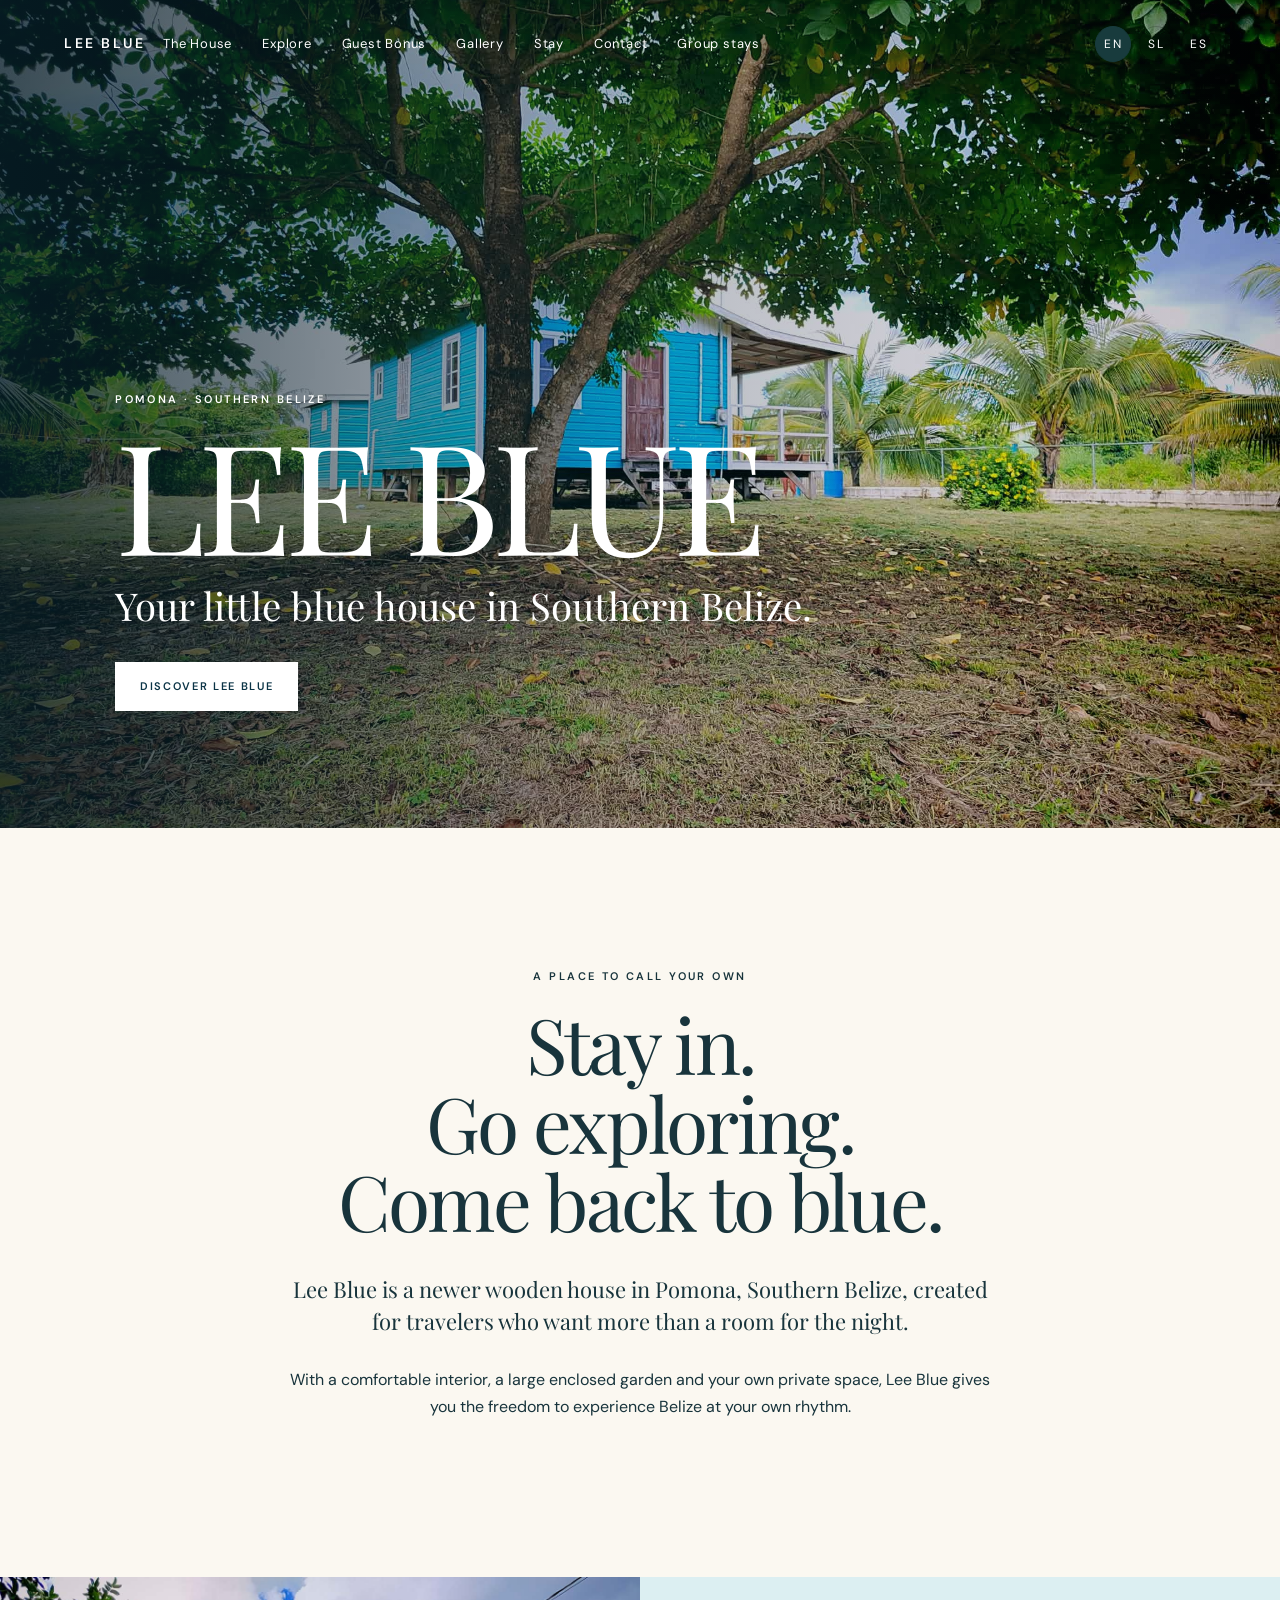
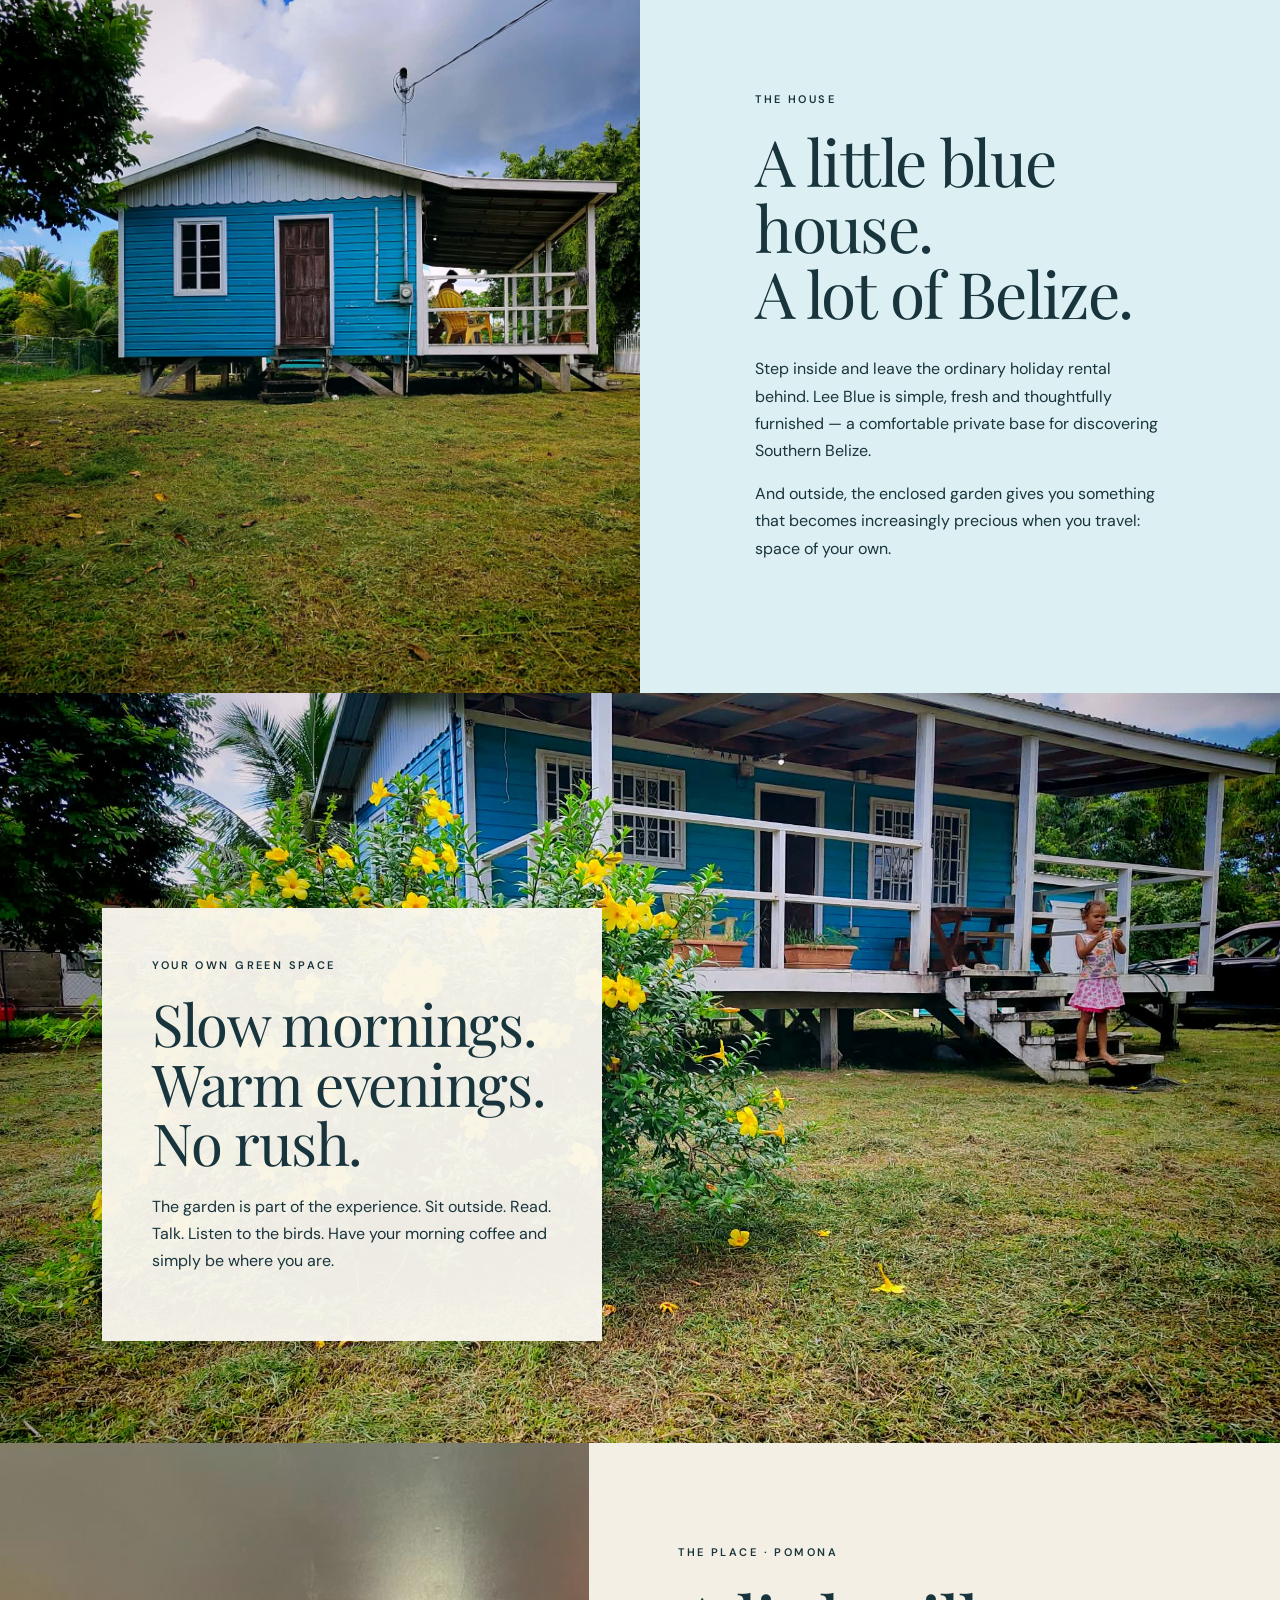
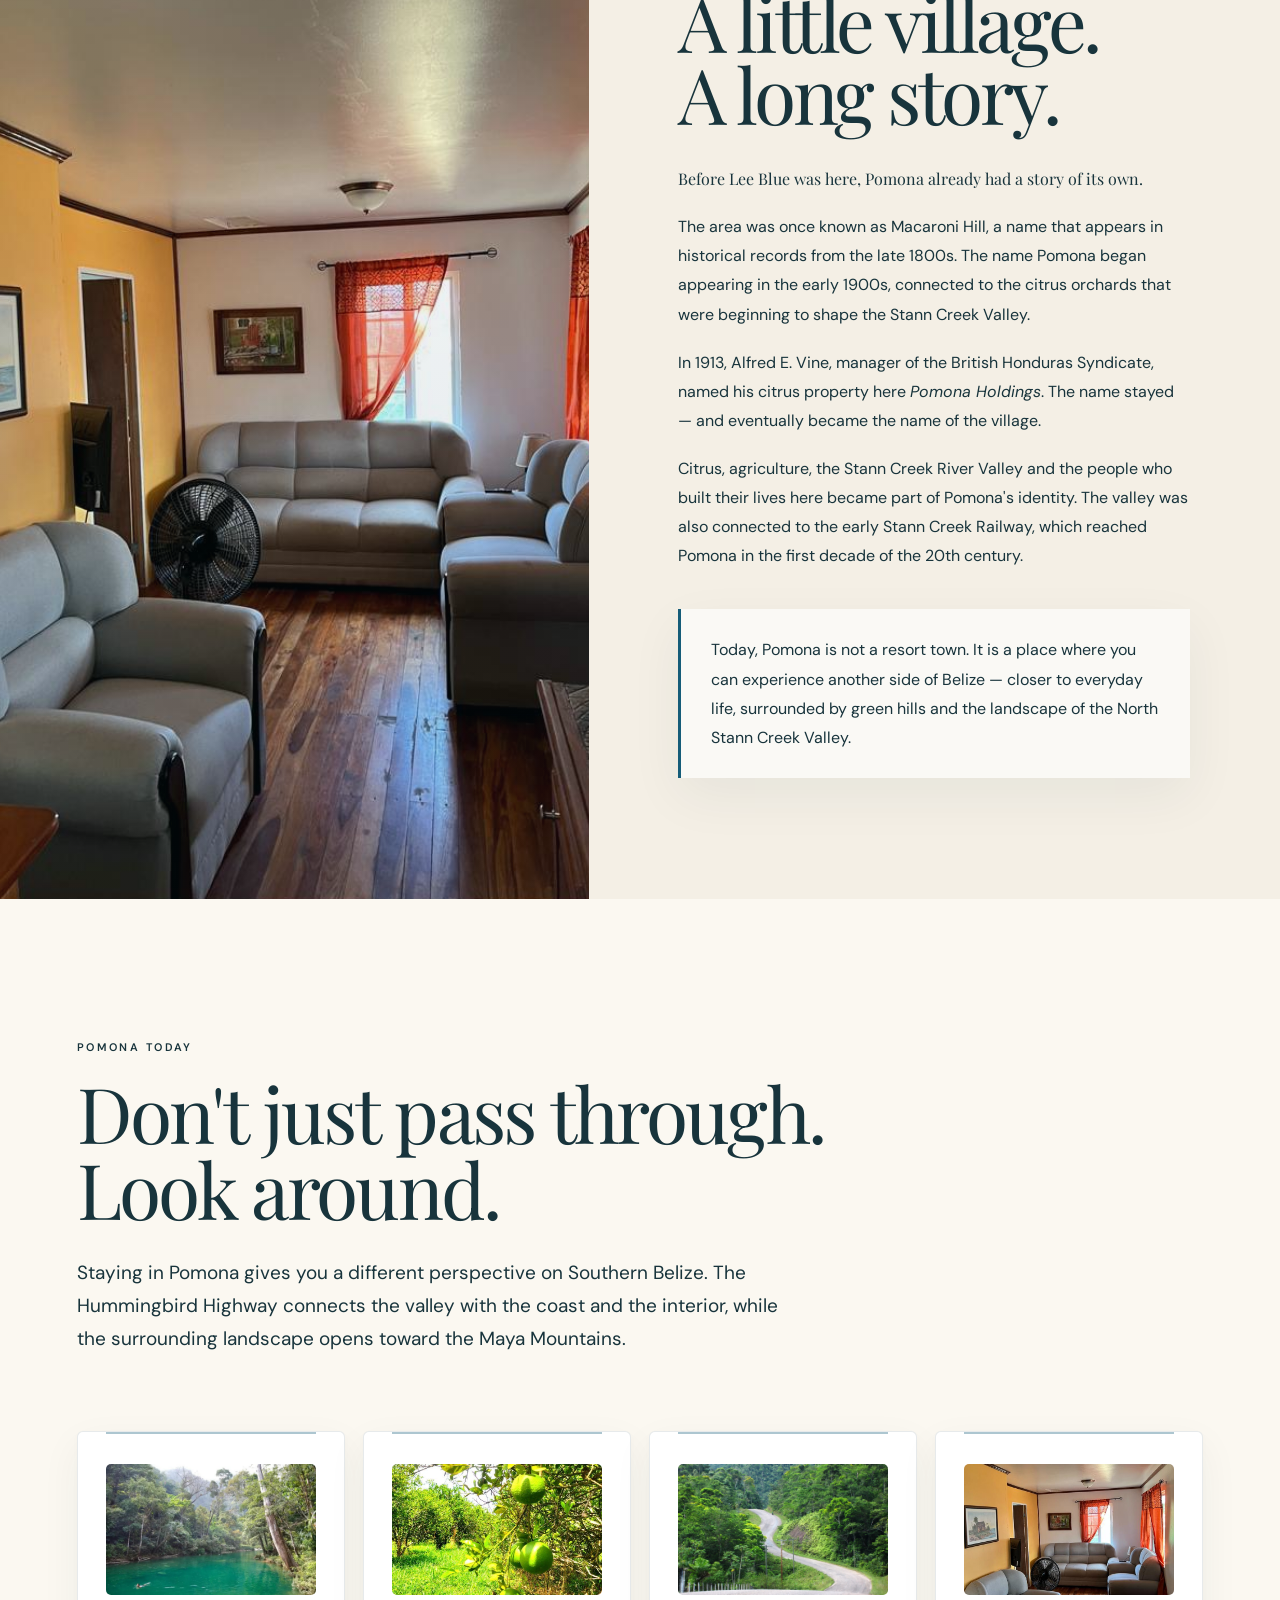
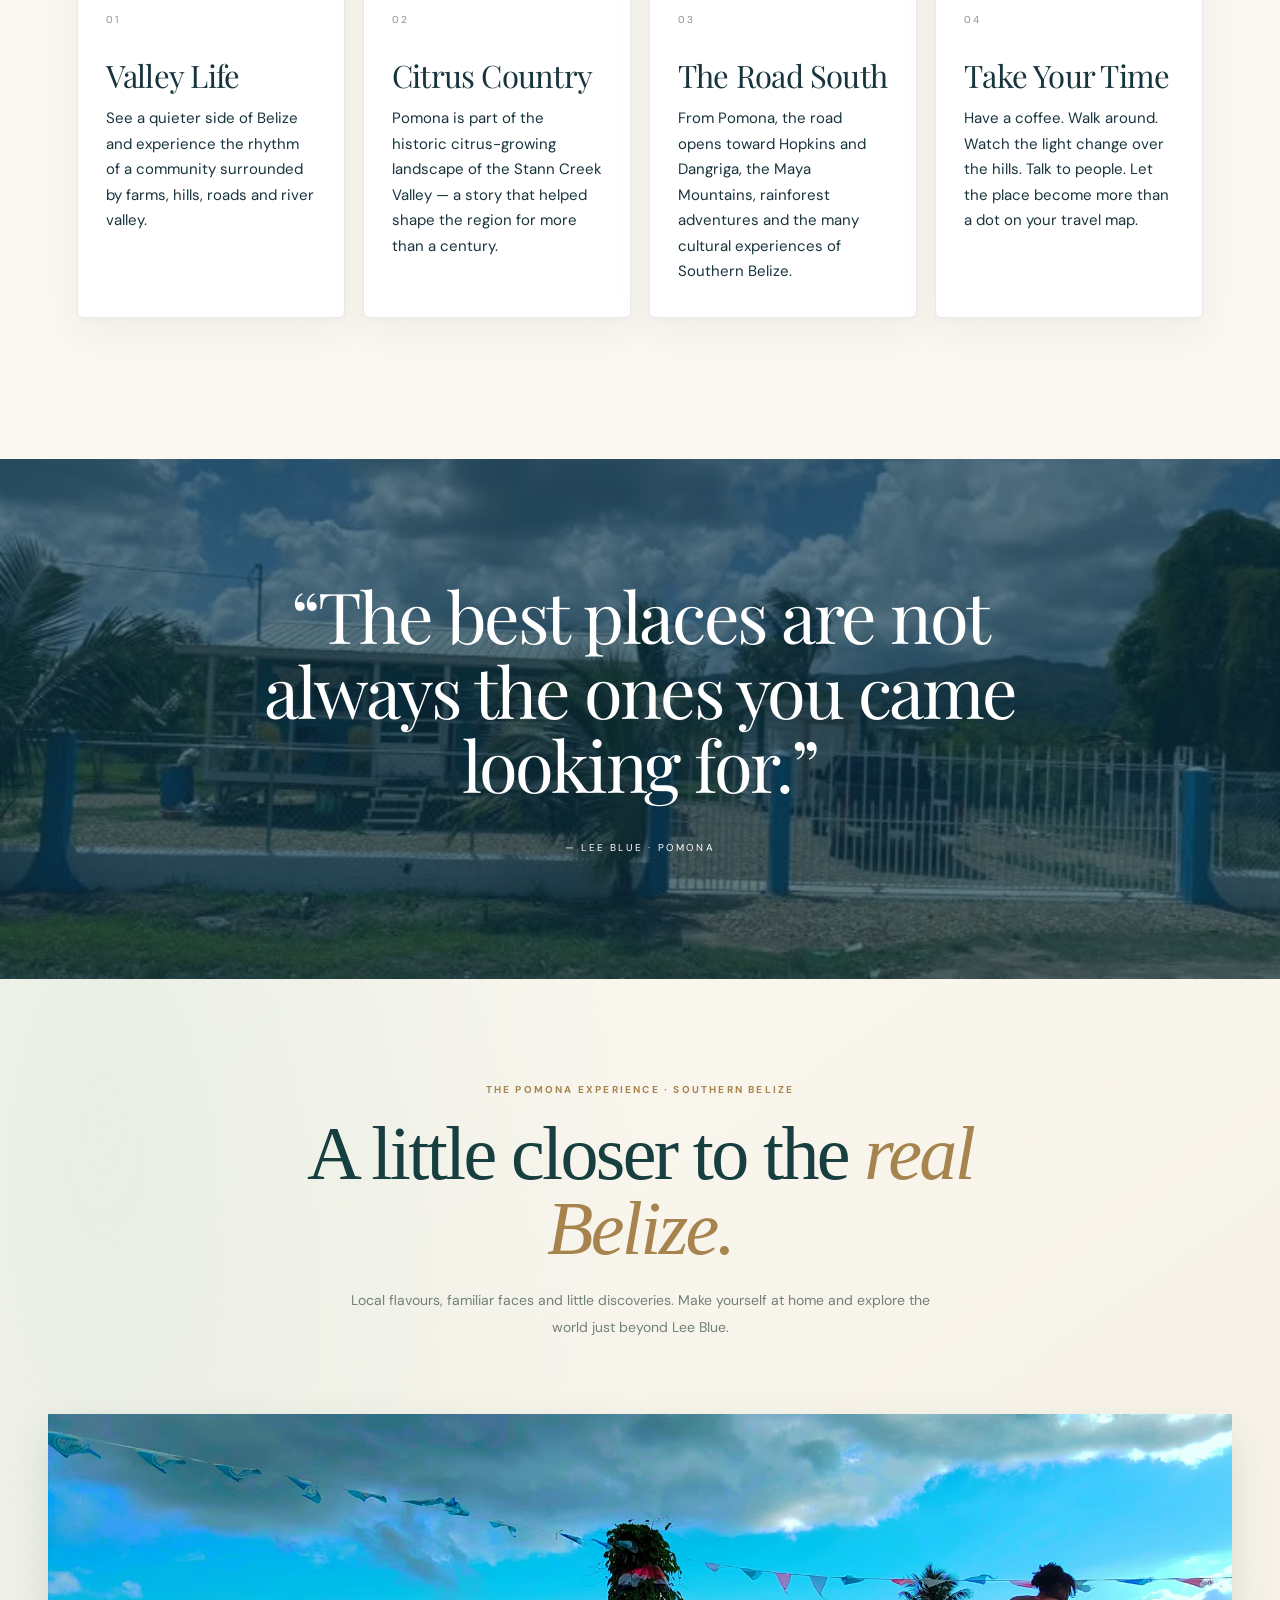
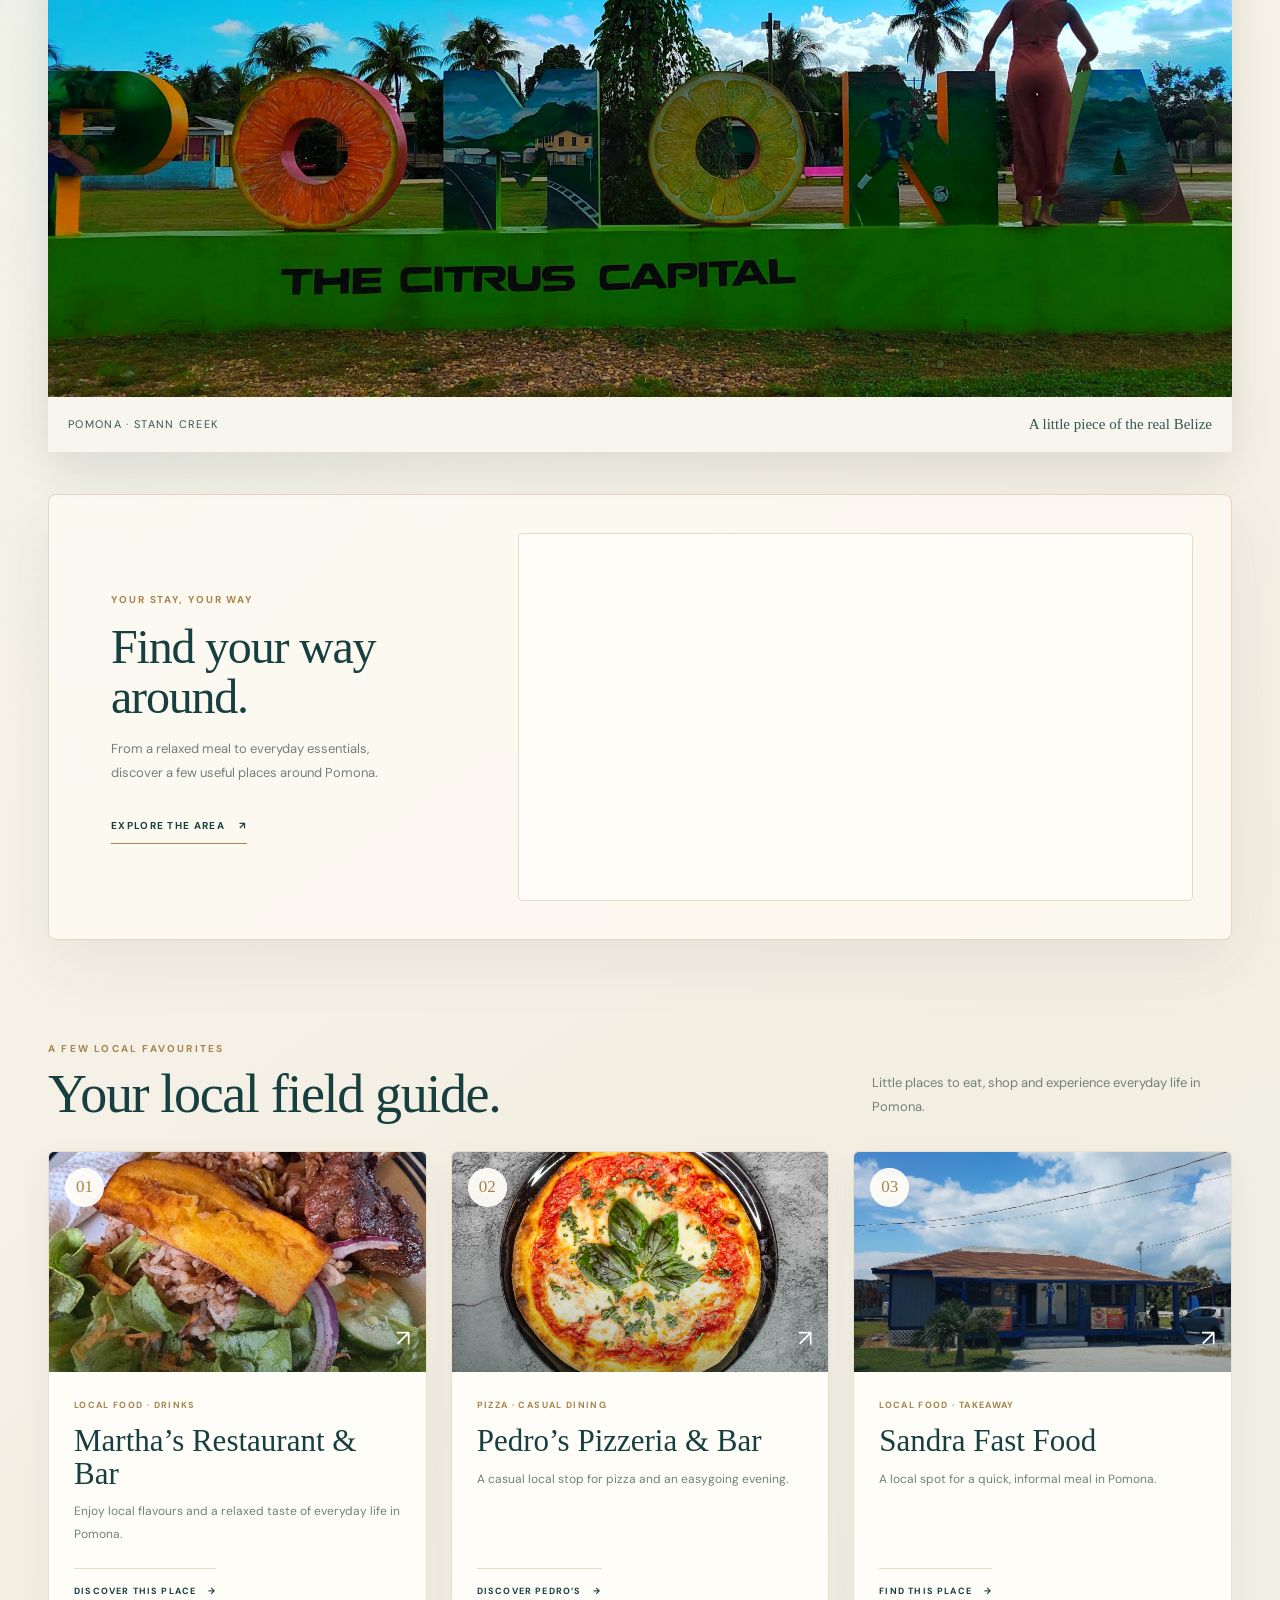
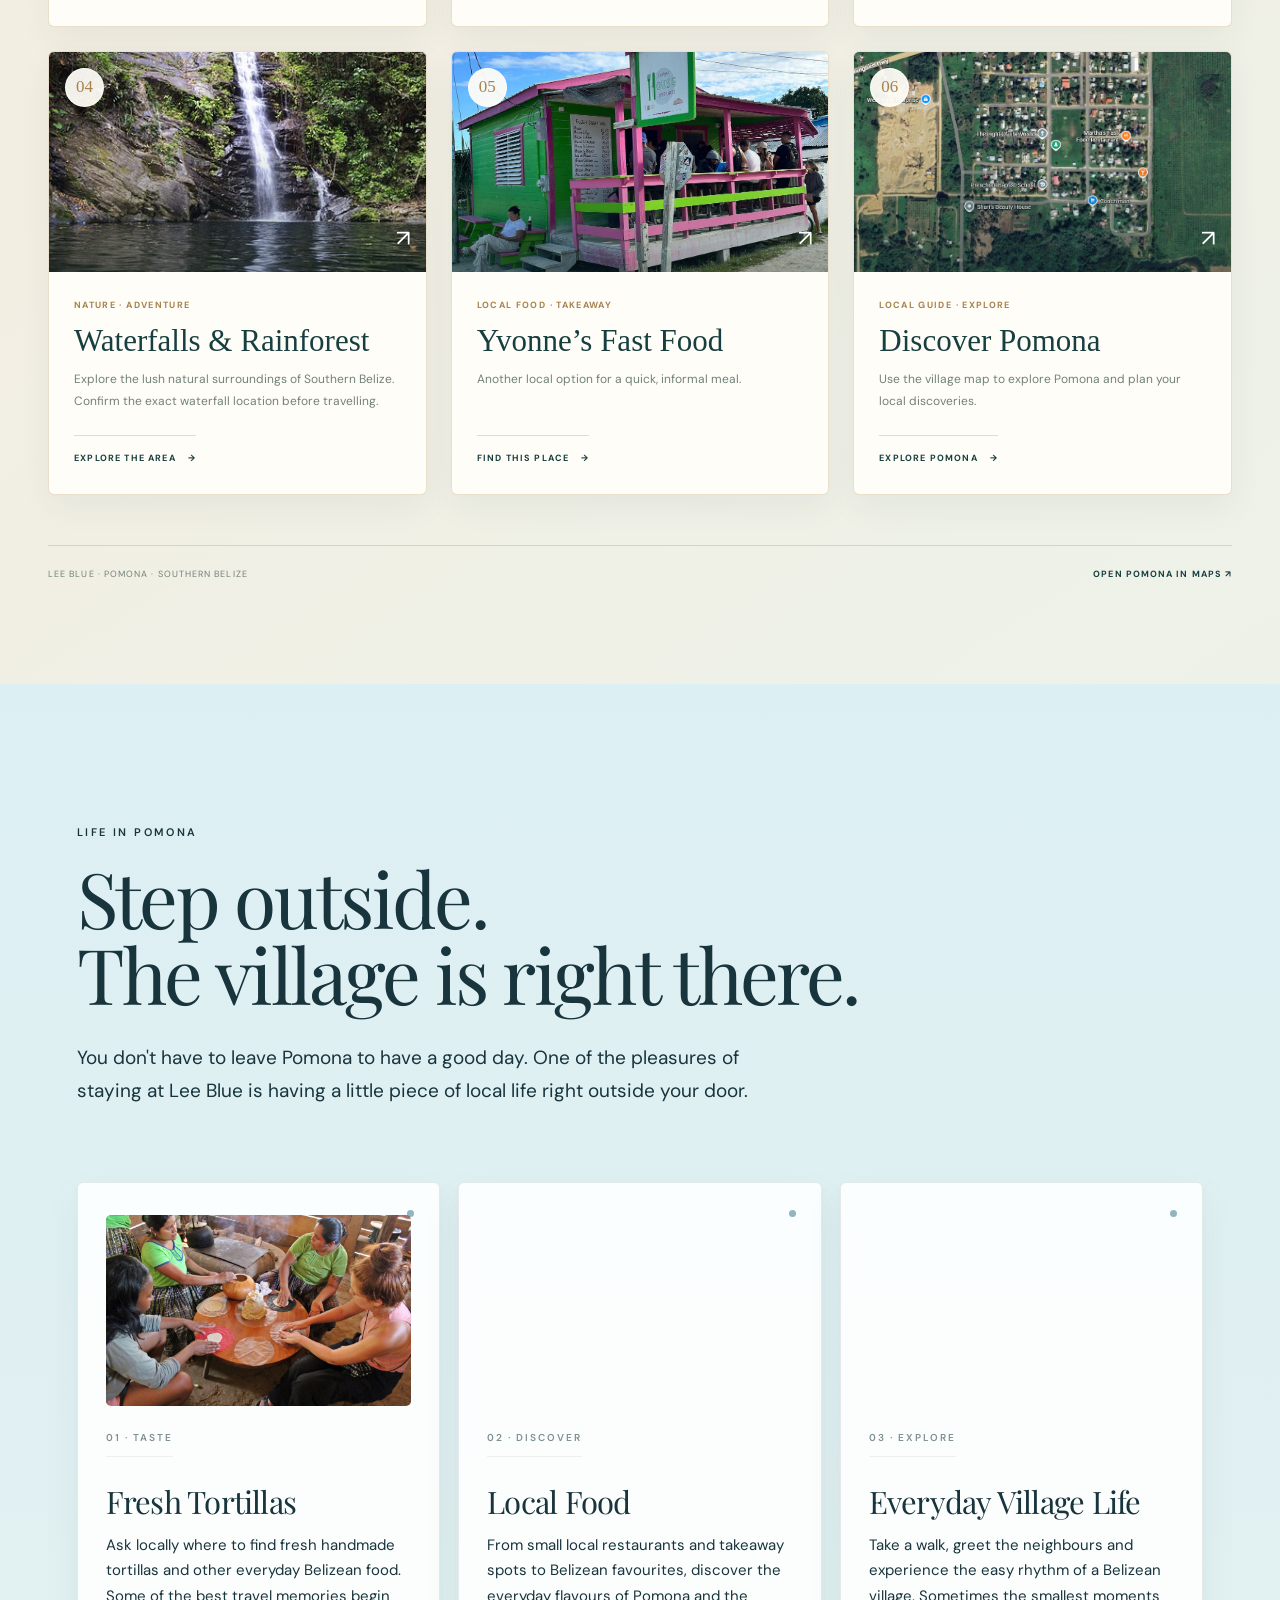
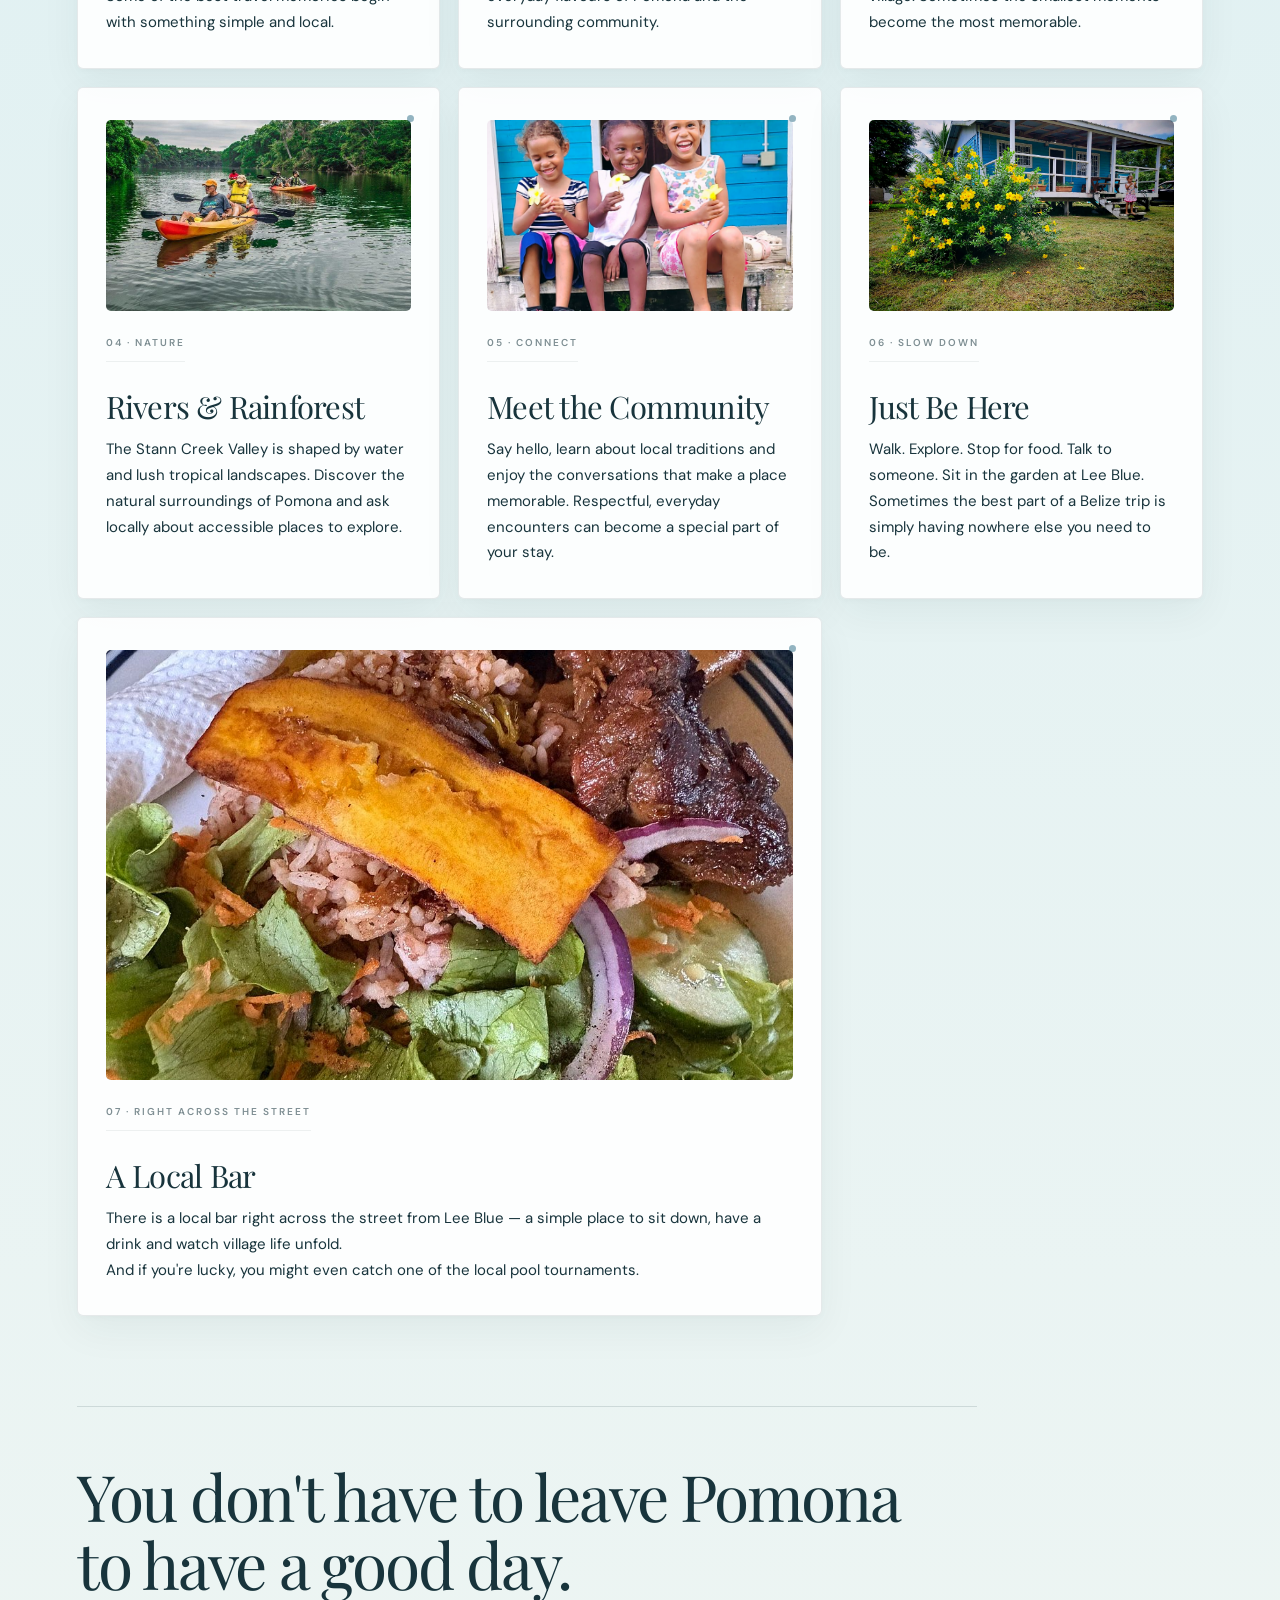
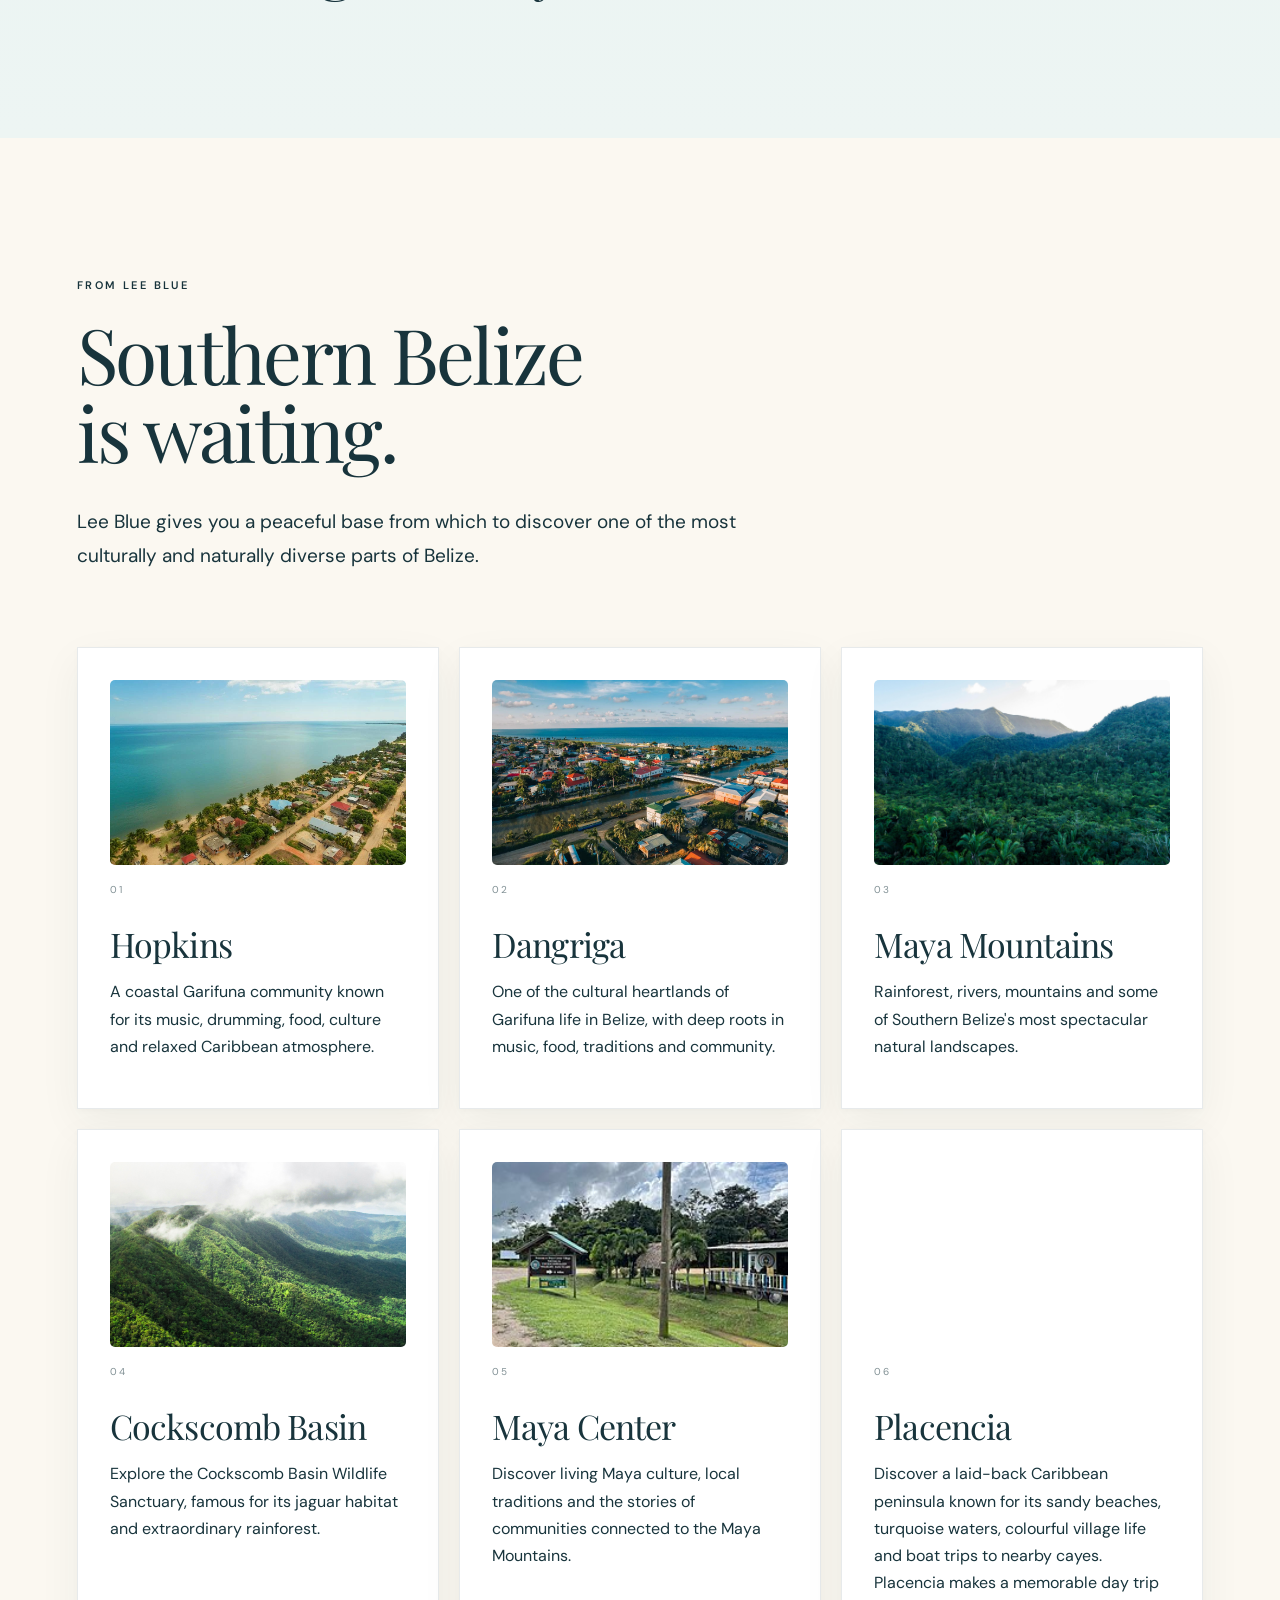
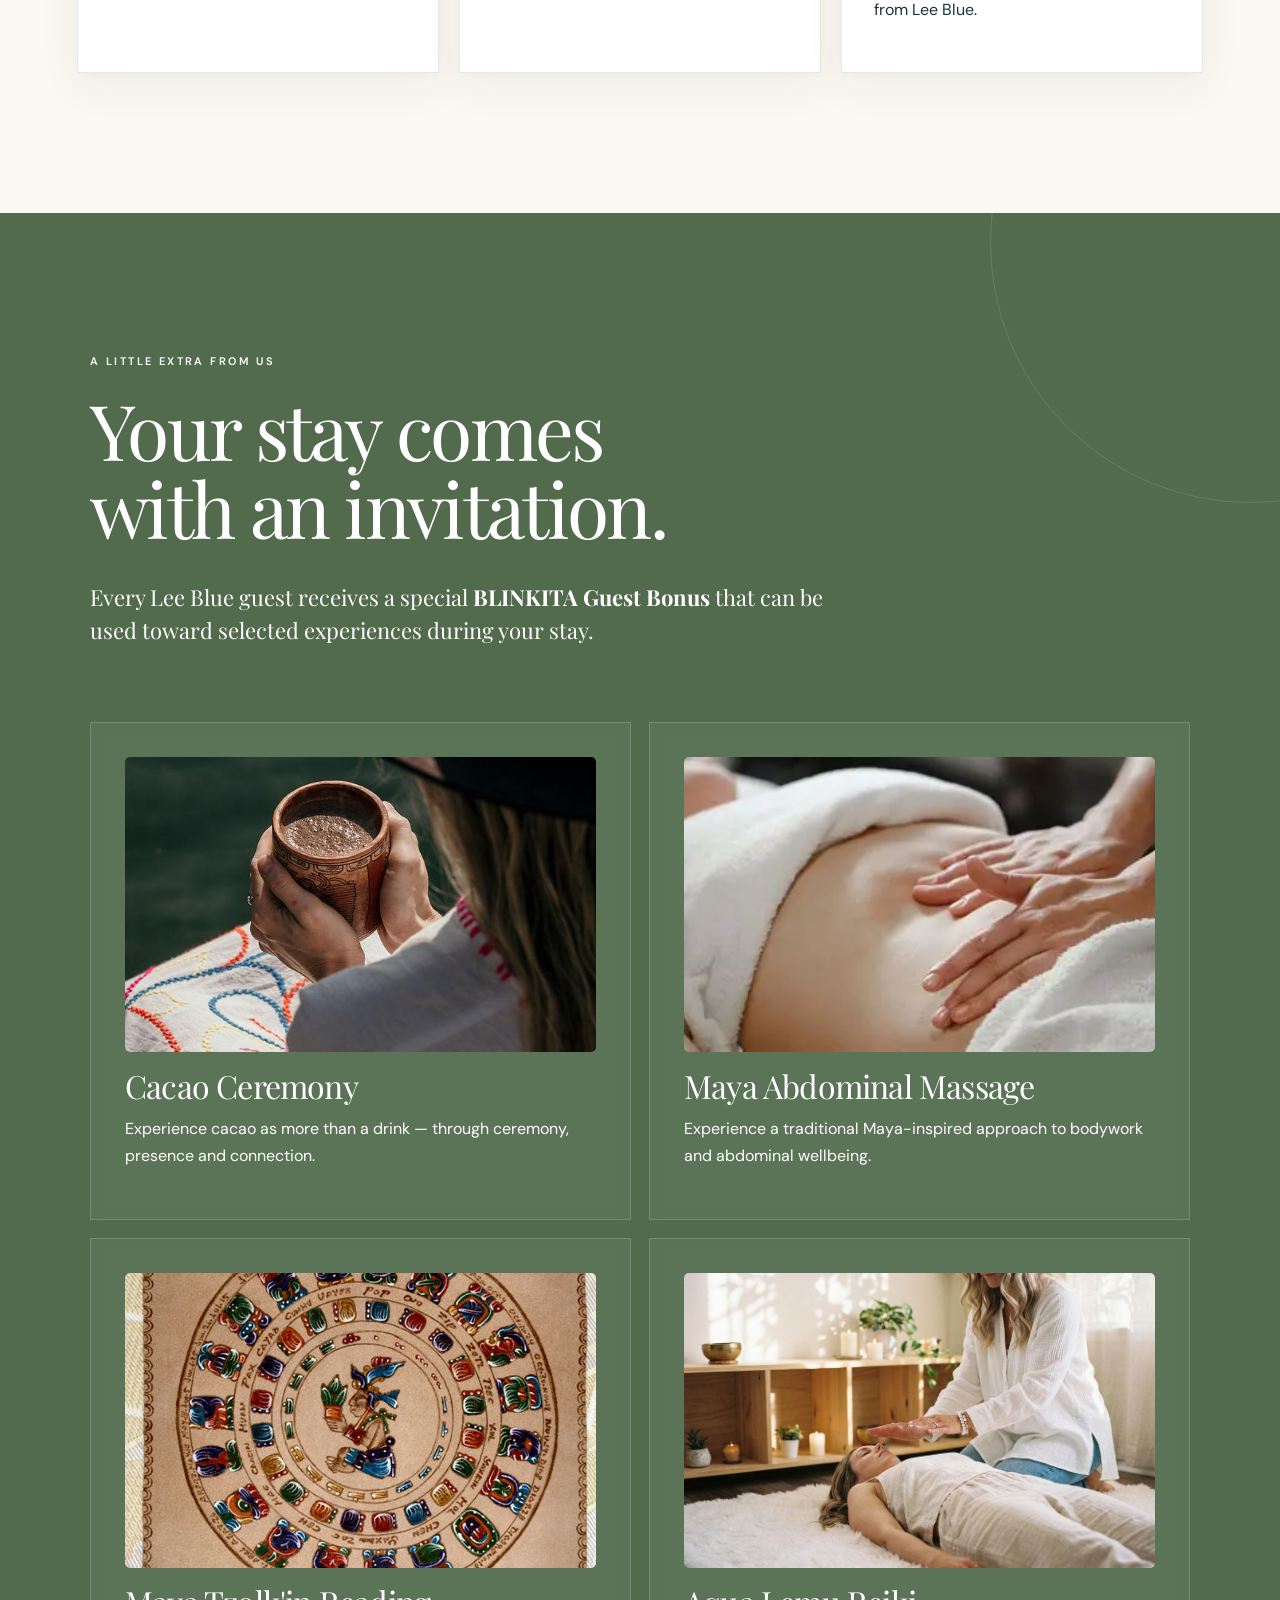
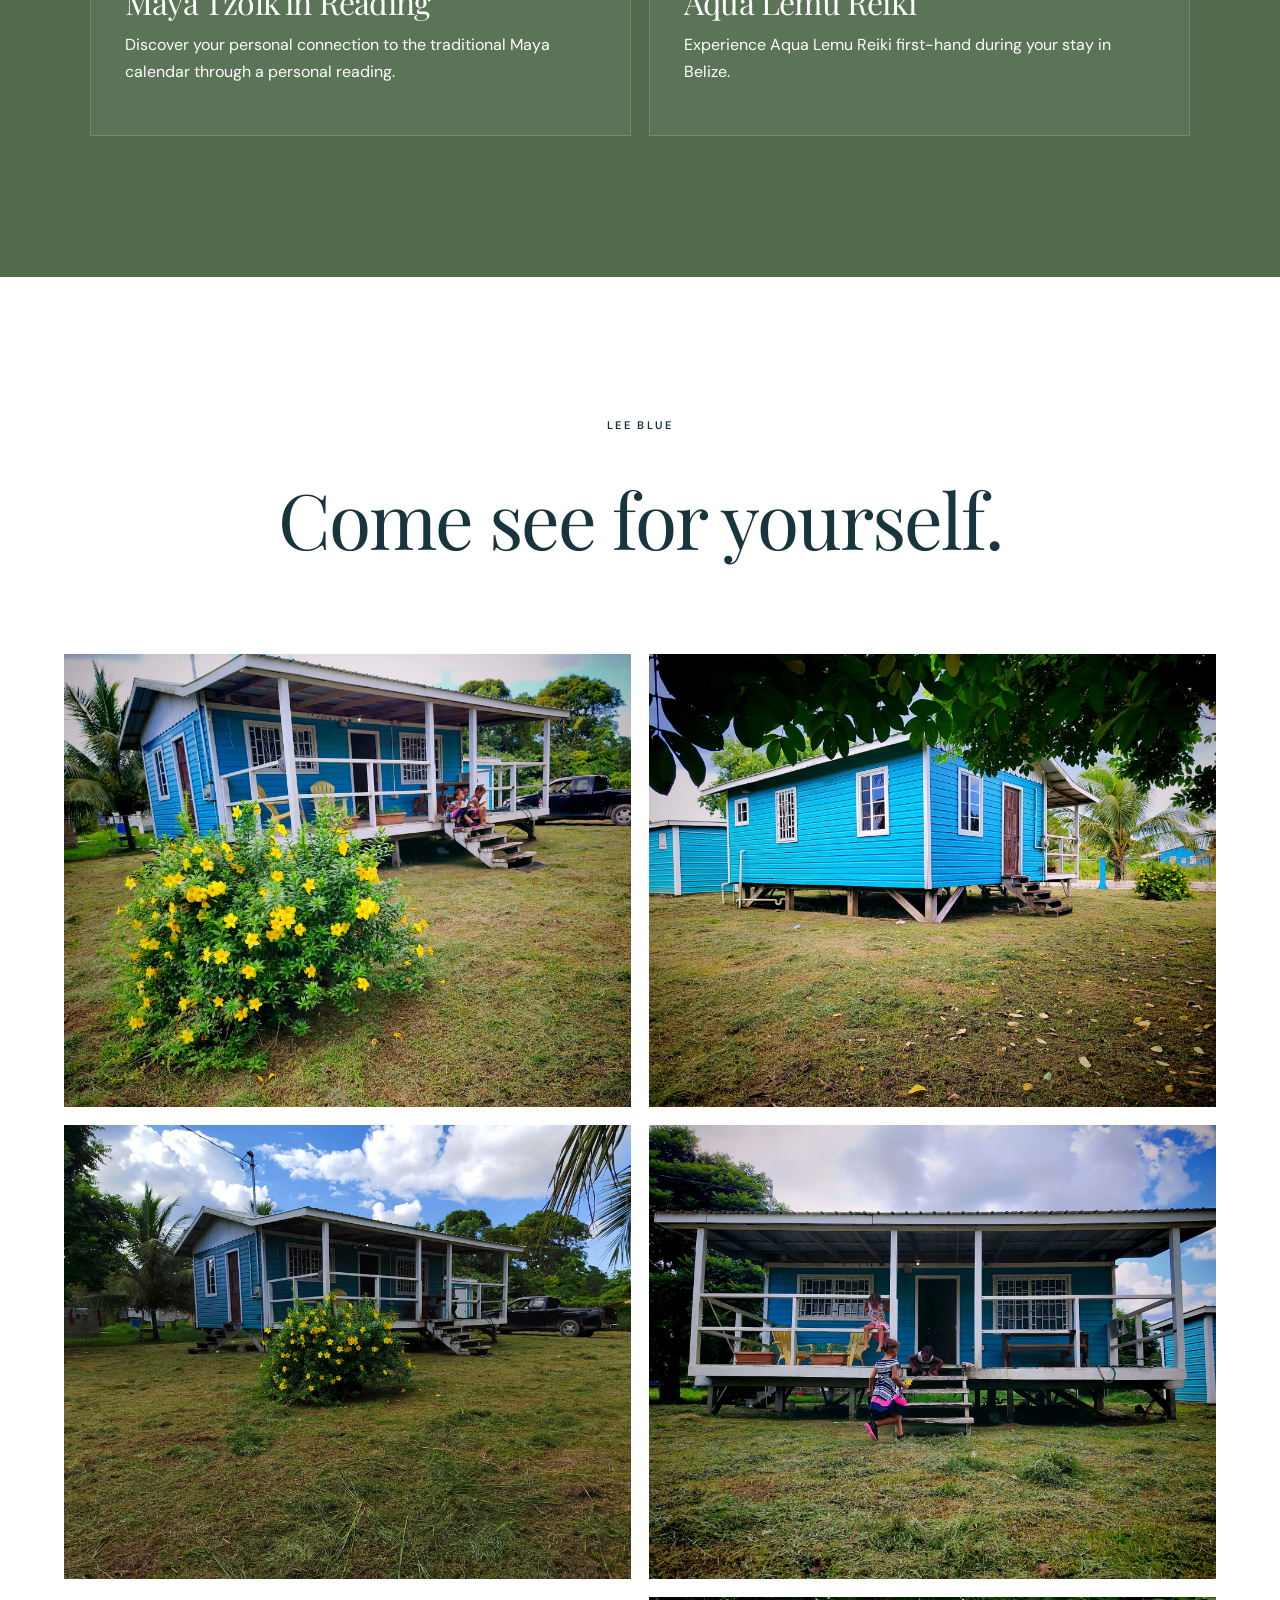
==== commit f2a5219c: "Improve image loading priority and lazy loading" ====
--- a/index.html
+++ b/index.html
@@ -49,7 +49,7 @@
 </header>
 <main>
 <section class="hero">
-<img alt="Lee Blue house in Pomona, Southern Belize" src="images/pomona1.jpg"/>
+<img alt="Lee Blue house in Pomona, Southern Belize" src="images/pomona1.jpg"/ decoding="async" fetchpriority="high" loading="eager">
 <div class="hero-overlay">
 <p class="eyebrow">POMONA · SOUTHERN BELIZE</p>
 <h1>LEE BLUE</h1>
@@ -78,7 +78,7 @@
 </section>
 <section class="split-section" id="house">
 <div class="image">
-<img alt="Interior of Lee Blue" src="images/pomona2.jpg"/>
+<img alt="Interior of Lee Blue" src="images/pomona2.jpg"/ decoding="async" loading="lazy">
 </div>
 <div class="content">
 <p class="eyebrow">THE HOUSE</p>
@@ -96,7 +96,7 @@
 </div>
 </section>
 <section class="garden">
-<img alt="Lee Blue garden" src="images/pomona3.jpg"/>
+<img alt="Lee Blue garden" src="images/pomona3.jpg"/ decoding="async" loading="lazy">
 <div class="garden-text">
 <p class="eyebrow">YOUR OWN GREEN SPACE</p>
 <h2>Slow mornings.<br/>Warm evenings.<br/>No rush.</h2>
@@ -109,7 +109,7 @@
 </section>
 <section class="pomona-story" id="pomona">
 <div class="pomona-image">
-<img alt="Pomona and the green landscape of Southern Belize" src="images/pomona8.jpg"/>
+<img alt="Pomona and the green landscape of Southern Belize" src="images/pomona8.jpg"/ decoding="async" loading="lazy">
 </div>
 <div class="pomona-content">
 <p class="eyebrow">THE PLACE · POMONA</p>
@@ -163,7 +163,7 @@
 </div>
 <div class="pomona-cards">
 <article>
-<img alt="The green river valley around Southern Belize" data-auto-photo="rivervalley.jpg" loading="lazy" src="images/rivervalley.jpg"/>
+<img alt="The green river valley around Southern Belize" data-auto-photo="rivervalley.jpg" loading="lazy" src="images/rivervalley.jpg"/ decoding="async">
 <span>01</span>
 <h3>Valley Life</h3>
 <p>
@@ -172,7 +172,7 @@
                 </p>
 </article>
 <article>
-<img alt="Citrus-growing country in the Stann Creek Valley" data-auto-photo="citruscountry.jpg" loading="lazy" src="images/citruscountry.jpg"/>
+<img alt="Citrus-growing country in the Stann Creek Valley" data-auto-photo="citruscountry.jpg" loading="lazy" src="images/citruscountry.jpg"/ decoding="async">
 <span>02</span>
 <h3>Citrus Country</h3>
 <p>
@@ -182,7 +182,7 @@
                 </p>
 </article>
 <article>
-<img alt="Belize landscape and the road to discovery" data-auto-photo="belize.jpg" loading="lazy" src="images/belize.jpg"/>
+<img alt="Belize landscape and the road to discovery" data-auto-photo="belize.jpg" loading="lazy" src="images/belize.jpg"/ decoding="async">
 <span>03</span>
 <h3>The Road South</h3>
 <p>
@@ -192,7 +192,7 @@
                 </p>
 </article>
 <article>
-<img alt="The green landscape around Pomona" data-auto-photo="pomona8.jpg" loading="lazy" src="images/pomona8.jpg"/>
+<img alt="The green landscape around Pomona" data-auto-photo="pomona8.jpg" loading="lazy" src="images/pomona8.jpg"/ decoding="async">
 <span>04</span>
 <h3>Take Your Time</h3>
 <p>
@@ -227,7 +227,7 @@
             </p>
 </header>
 <figure class="lee-pomona-sign-banner">
-<img alt="Welcome to Pomona, Stann Creek, Belize" loading="lazy" src="images/pomona-sign.jpg"/>
+<img alt="Welcome to Pomona, Stann Creek, Belize" loading="lazy" src="images/pomona-sign.jpg"/ decoding="async">
 <figcaption>
 <span>POMONA · STANN CREEK</span>
 <span>A little piece of the real Belize</span>
@@ -260,7 +260,7 @@
 <div class="lee-guide-grid">
 <a class="lee-guide-card" href="https://www.google.com/maps/search/?api=1&amp;query=Martha's%20Restaurant%20and%20Bar%20Pomona%20Belize" rel="noopener" target="_blank">
 <div class="lee-guide-image">
-<img alt="Martha’s Restaurant and Bar in Pomona, Belize" loading="lazy" src="images/martharestaurantbar.jpg"/>
+<img alt="Martha’s Restaurant and Bar in Pomona, Belize" loading="lazy" src="images/martharestaurantbar.jpg"/ decoding="async">
 <span class="lee-guide-number">01</span>
 <span aria-hidden="true" class="lee-guide-arrow">↗</span>
 </div>
@@ -273,7 +273,7 @@
 </a>
 <a class="lee-guide-card" href="https://www.google.com/maps/search/?api=1&amp;query=Pedro's%20Pizzeria%20Bar%20Pomona%20Belize" rel="noopener" target="_blank">
 <div class="lee-guide-image">
-<img alt="Pedro’s Pizzeria and Bar in Pomona, Belize" loading="lazy" src="images/pedro's-pizzeria.jpg"/>
+<img alt="Pedro’s Pizzeria and Bar in Pomona, Belize" loading="lazy" src="images/pedro's-pizzeria.jpg"/ decoding="async">
 <span class="lee-guide-number">02</span>
 <span aria-hidden="true" class="lee-guide-arrow">↗</span>
 </div>
@@ -286,7 +286,7 @@
 </a>
 <a class="lee-guide-card" href="https://www.google.com/maps/search/?api=1&amp;query=Sandra%20Fast%20Food%20Pomona%20Belize" rel="noopener" target="_blank">
 <div class="lee-guide-image">
-<img alt="Sandra Fast Food in Pomona, Belize" loading="lazy" src="images/pomona-sandrafastfood.jpg"/>
+<img alt="Sandra Fast Food in Pomona, Belize" loading="lazy" src="images/pomona-sandrafastfood.jpg"/ decoding="async">
 <span class="lee-guide-number">03</span>
 <span aria-hidden="true" class="lee-guide-arrow">↗</span>
 </div>
@@ -299,7 +299,7 @@
 </a>
 <a class="lee-guide-card" href="https://www.google.com/maps/search/?api=1&amp;query=Waterfalls%20near%20Pomona%20Stann%20Creek%20Belize" rel="noopener" target="_blank">
 <div class="lee-guide-image">
-<img alt="Waterfall in the Pomona area; exact location to be confirmed" loading="lazy" src="images/pomona-waterfalls.jpg"/>
+<img alt="Waterfall in the Pomona area; exact location to be confirmed" loading="lazy" src="images/pomona-waterfalls.jpg"/ decoding="async">
 <span class="lee-guide-number">04</span>
 <span aria-hidden="true" class="lee-guide-arrow">↗</span>
 </div>
@@ -312,7 +312,7 @@
 </a>
 <a class="lee-guide-card" href="https://www.google.com/maps/search/?api=1&amp;query=Yvonne's%20Fast%20Food%20Pomona%20Belize" rel="noopener" target="_blank">
 <div class="lee-guide-image">
-<img alt="Yvonne’s Fast Food in Pomona, Belize" loading="lazy" src="images/pomona-yvonnefastfood.jpg"/>
+<img alt="Yvonne’s Fast Food in Pomona, Belize" loading="lazy" src="images/pomona-yvonnefastfood.jpg"/ decoding="async">
 <span class="lee-guide-number">05</span>
 <span aria-hidden="true" class="lee-guide-arrow">↗</span>
 </div>
@@ -325,7 +325,7 @@
 </a>
 <a class="lee-guide-card" href="https://www.google.com/maps/search/?api=1&amp;query=Pomona%20Stann%20Creek%20Belize" rel="noopener" target="_blank">
 <div class="lee-guide-image">
-<img alt="Map of Pomona, Belize" loading="lazy" src="images/pomona-map.jpg"/>
+<img alt="Map of Pomona, Belize" loading="lazy" src="images/pomona-map.jpg"/ decoding="async">
 <span class="lee-guide-number">06</span>
 <span aria-hidden="true" class="lee-guide-arrow">↗</span>
 </div>
@@ -362,43 +362,43 @@
 </div>
 <div class="pomona-life-grid">
 <article class="life-card">
-<img alt="Fresh handmade tortillas" data-auto-photo="freshtortillias.jpg" loading="lazy" src="images/freshtortillias.jpg"/>
+<img alt="Fresh handmade tortillas" data-auto-photo="freshtortillias.jpg" loading="lazy" src="images/freshtortillias.jpg"/ decoding="async">
 <span>01 · TASTE</span>
 <h3>Fresh Tortillas</h3>
 <p>Ask locally where to find fresh handmade tortillas and other everyday Belizean food. Some of the best travel memories begin with something simple and local.</p>
 </article>
 <article class="life-card">
-<img alt="Belizean hudut, a traditional local dish" data-auto-photo="hopkins-garifuna-hudut.jpg" loading="lazy" src="images/hopkins-garifuna-hudut.jpg"/>
+<img alt="Belizean hudut, a traditional local dish" data-auto-photo="hopkins-garifuna-hudut.jpg" loading="lazy" src="images/hopkins-garifuna-hudut.jpg"/ decoding="async">
 <span>02 · DISCOVER</span>
 <h3>Local Food</h3>
 <p>From small local restaurants and takeaway spots to Belizean favourites, discover the everyday flavours of Pomona and the surrounding community.</p>
 </article>
 <article class="life-card">
-<img alt="Everyday life in a Belizean village" data-auto-photo="everydayvillagelife.jpg" loading="lazy" src="images/everydayvillagelife.jpg"/>
+<img alt="Everyday life in a Belizean village" data-auto-photo="everydayvillagelife.jpg" loading="lazy" src="images/everydayvillagelife.jpg"/ decoding="async">
 <span>03 · EXPLORE</span>
 <h3>Everyday Village Life</h3>
 <p>Take a walk, greet the neighbours and experience the easy rhythm of a Belizean village. Sometimes the smallest moments become the most memorable.</p>
 </article>
 <article class="life-card">
-<img alt="Paddling on a river in tropical Belize" data-auto-photo="riverpaddling.jpg" loading="lazy" src="images/riverpaddling.jpg"/>
+<img alt="Paddling on a river in tropical Belize" data-auto-photo="riverpaddling.jpg" loading="lazy" src="images/riverpaddling.jpg"/ decoding="async">
 <span>04 · NATURE</span>
 <h3>Rivers &amp; Rainforest</h3>
 <p>The Stann Creek Valley is shaped by water and lush tropical landscapes. Discover the natural surroundings of Pomona and ask locally about accessible places to explore.</p>
 </article>
 <article class="life-card">
-<img alt="Children in the Pomona community" data-auto-photo="pomona-kids.jpg" loading="lazy" src="images/pomona-kids.jpg"/>
+<img alt="Children in the Pomona community" data-auto-photo="pomona-kids.jpg" loading="lazy" src="images/pomona-kids.jpg"/ decoding="async">
 <span>05 · CONNECT</span>
 <h3>Meet the Community</h3>
 <p>Say hello, learn about local traditions and enjoy the conversations that make a place memorable. Respectful, everyday encounters can become a special part of your stay.</p>
 </article>
 <article class="life-card">
-<img alt="The garden at Lee Blue" data-auto-photo="pomona3.jpg" loading="lazy" src="images/pomona3.jpg"/>
+<img alt="The garden at Lee Blue" data-auto-photo="pomona3.jpg" loading="lazy" src="images/pomona3.jpg"/ decoding="async">
 <span>06 · SLOW DOWN</span>
 <h3>Just Be Here</h3>
 <p>Walk. Explore. Stop for food. Talk to someone. Sit in the garden at Lee Blue. Sometimes the best part of a Belize trip is simply having nowhere else you need to be.</p>
 </article>
 <article class="life-card life-card-wide">
-<img alt="Martha's Restaurant and Bar in Pomona" data-auto-photo="martharestaurantbar.jpg" loading="lazy" src="images/martharestaurantbar.jpg"/>
+<img alt="Martha's Restaurant and Bar in Pomona" data-auto-photo="martharestaurantbar.jpg" loading="lazy" src="images/martharestaurantbar.jpg"/ decoding="async">
 <span>07 · RIGHT ACROSS THE STREET</span>
 <h3>A Local Bar</h3>
 <p>There is a local bar right across the street from Lee Blue — a simple place to sit down, have a drink and watch village life unfold.</p>
@@ -424,7 +424,7 @@
 </div>
 <div class="places">
 <article>
-<img alt="Hopkins, a Garifuna coastal community in Belize" data-auto-photo="hopkins.jpg" loading="lazy" src="images/hopkins.jpg"/>
+<img alt="Hopkins, a Garifuna coastal community in Belize" data-auto-photo="hopkins.jpg" loading="lazy" src="images/hopkins.jpg"/ decoding="async">
 <span>01</span>
 <h3>Hopkins</h3>
 <p>
@@ -433,7 +433,7 @@
             </p>
 </article>
 <article>
-<img alt="Dangriga in Southern Belize" data-auto-photo="dangriga.jpg" loading="lazy" src="images/dangriga.jpg"/>
+<img alt="Dangriga in Southern Belize" data-auto-photo="dangriga.jpg" loading="lazy" src="images/dangriga.jpg"/ decoding="async">
 <span>02</span>
 <h3>Dangriga</h3>
 <p>
@@ -442,7 +442,7 @@
             </p>
 </article>
 <article>
-<img alt="The Maya Mountains of Belize" data-auto-photo="mayamountains.jpg" loading="lazy" src="images/mayamountains.jpg"/>
+<img alt="The Maya Mountains of Belize" data-auto-photo="mayamountains.jpg" loading="lazy" src="images/mayamountains.jpg"/ decoding="async">
 <span>03</span>
 <h3>Maya Mountains</h3>
 <p>
@@ -451,7 +451,7 @@
             </p>
 </article>
 <article>
-<img alt="Rainforest landscape in the Cockscomb Basin area of Belize" data-auto-photo="cockscombbasin.jpg" loading="lazy" src="images/cockscombbasin.jpg"/>
+<img alt="Rainforest landscape in the Cockscomb Basin area of Belize" data-auto-photo="cockscombbasin.jpg" loading="lazy" src="images/cockscombbasin.jpg"/ decoding="async">
 <span>04</span>
 <h3>Cockscomb Basin</h3>
 <p>
@@ -460,7 +460,7 @@
             </p>
 </article>
 <article>
-<img alt="Maya Center community in Southern Belize" data-auto-photo="mayacentre.jpg" loading="lazy" src="images/mayacentre.jpg"/>
+<img alt="Maya Center community in Southern Belize" data-auto-photo="mayacentre.jpg" loading="lazy" src="images/mayacentre.jpg"/ decoding="async">
 <span>05</span>
 <h3>Maya Center</h3>
 <p>
@@ -469,7 +469,7 @@
             </p>
 </article>
 <article>
-<img alt="Placencia peninsula on the Caribbean coast of Belize" data-auto-photo="placencia.jpg" loading="lazy" src="images/placencia.jpg"/>
+<img alt="Placencia peninsula on the Caribbean coast of Belize" data-auto-photo="placencia.jpg" loading="lazy" src="images/placencia.jpg"/ decoding="async">
 <span>06</span>
 <h3>Placencia</h3>
 <p>
@@ -494,7 +494,7 @@
         </p>
 <div class="experiences">
 <div>
-<img alt="Cacao ceremony experience" data-auto-photo="ceremonialcacao.jpg" loading="lazy" src="images/ceremonialcacao.jpg"/>
+<img alt="Cacao ceremony experience" data-auto-photo="ceremonialcacao.jpg" loading="lazy" src="images/ceremonialcacao.jpg"/ decoding="async">
 <h3>Cacao Ceremony</h3>
 <p>
                     Experience cacao as more than a drink —
@@ -502,7 +502,7 @@
                 </p>
 </div>
 <div>
-<img alt="Maya abdominal massage experience" data-auto-photo="mayaabdominalmassage.webp" loading="lazy" src="images/mayaabdominalmassage.webp"/>
+<img alt="Maya abdominal massage experience" data-auto-photo="mayaabdominalmassage.webp" loading="lazy" src="images/mayaabdominalmassage.webp"/ decoding="async">
 <h3>Maya Abdominal Massage</h3>
 <p>
                     Experience a traditional Maya-inspired approach
@@ -510,7 +510,7 @@
                 </p>
 </div>
 <div>
-<img alt="Traditional Maya Tzolk'in personal reading" data-auto-photo="mayatzolkinreading.jpg" loading="lazy" src="images/mayatzolkinreading.jpg"/>
+<img alt="Traditional Maya Tzolk'in personal reading" data-auto-photo="mayatzolkinreading.jpg" loading="lazy" src="images/mayatzolkinreading.jpg"/ decoding="async">
 <h3>Maya Tzolk'in Reading</h3>
 <p>
                     Discover your personal connection to the traditional
@@ -518,7 +518,7 @@
                 </p>
 </div>
 <div>
-<img alt="Aqua Lemu Reiki experience" data-auto-photo="aqualemureiki.jpg" loading="lazy" src="images/aqualemureiki.jpg"/>
+<img alt="Aqua Lemu Reiki experience" data-auto-photo="aqualemureiki.jpg" loading="lazy" src="images/aqualemureiki.jpg"/ decoding="async">
 <h3>Aqua Lemu Reiki</h3>
 <p>
                     Experience Aqua Lemu Reiki first-hand
@@ -534,13 +534,13 @@
 <h2>Come see for yourself.</h2>
 </div>
 <div class="gallery-grid">
-<img alt="Lee Blue" src="images/pomona4.jpg"/>
-<img alt="Lee Blue" src="images/pomona5.jpg"/>
-<img alt="Lee Blue" src="images/pomona6.jpg"/>
-<img alt="Lee Blue" src="images/pomona7.jpg"/>
-<img alt="Pomona Kids" loading="lazy" src="images/pomona-kids.jpg"/>
-<img alt="Lee Blue" loading="lazy" src="images/pomona1.jpg"/>
-<img alt="Lee Blue" src="images/pomona8.jpg"/>
+<img alt="Lee Blue" src="images/pomona4.jpg"/ decoding="async" loading="lazy">
+<img alt="Lee Blue" src="images/pomona5.jpg"/ decoding="async" loading="lazy">
+<img alt="Lee Blue" src="images/pomona6.jpg"/ decoding="async" loading="lazy">
+<img alt="Lee Blue" src="images/pomona7.jpg"/ decoding="async" loading="lazy">
+<img alt="Pomona Kids" loading="lazy" src="images/pomona-kids.jpg"/ decoding="async">
+<img alt="Lee Blue" loading="lazy" src="images/pomona1.jpg"/ decoding="async">
+<img alt="Lee Blue" src="images/pomona8.jpg"/ decoding="async" loading="lazy">
 </div>
 </section>
 <section class="contact-section" id="house-rules"><div class="contact-inner">
@@ -562,18 +562,18 @@
 <p class="retreat-note">Every retreat is planned individually. Dates, group size, services and final pricing are confirmed in a tailored proposal.</p>
 </div>
 <div class="retreat-hero-visual">
-<img class="retreat-image-main" src="images/mayatzolkinreading.jpg" alt="A personal reading of the traditional Maya Tzolk'in calendar" loading="lazy"/>
+<img class="retreat-image-main" src="images/mayatzolkinreading.jpg" alt="A personal reading of the traditional Maya Tzolk'in calendar" loading="lazy"/ decoding="async">
 <div class="retreat-image-stack">
-<img src="images/ceremonialcacao.jpg" alt="Cacao gathering" loading="lazy"/>
-<img src="images/mayamountains.jpg" alt="The Maya Mountains of Belize" loading="lazy"/>
+<img src="images/ceremonialcacao.jpg" alt="Cacao gathering" loading="lazy"/ decoding="async">
+<img src="images/mayamountains.jpg" alt="The Maya Mountains of Belize" loading="lazy"/ decoding="async">
 </div>
 <span class="retreat-image-caption">A DIFFERENT KIND OF BELIZE EXPERIENCE</span>
 </div>
 </div>
-<div class="retreat-divider"><span>THREE WAYS TO EXPERIENCE LEE BLUE</span></div>
+<div class="retreat-divider"><span>FOUR WAYS TO EXPERIENCE LEE BLUE</span></div>
 <div class="retreat-offer-grid">
 <article class="retreat-offer retreat-offer-featured" id="living-time-retreat">
-<img src="images/mayatzolkinreading.jpg" alt="Traditional Maya Tzolk'in personal reading" loading="lazy"/>
+<img src="images/mayatzolkinreading.jpg" alt="Traditional Maya Tzolk'in personal reading" loading="lazy"/ decoding="async">
 <div class="retreat-offer-body">
 <span class="retreat-offer-label">SIGNATURE EXPERIENCE · 7 DAYS / 6 NIGHTS</span>
 <h3>The Living Time Retreat</h3>
@@ -584,7 +584,7 @@
 </div>
 </article>
 <article class="retreat-offer">
-<img src="images/mayaabdominalmassage.webp" alt="Maya abdominal massage experience" loading="lazy"/>
+<img src="images/mayaabdominalmassage.webp" alt="Maya abdominal massage experience" loading="lazy"/ decoding="async">
 <div class="retreat-offer-body">
 <span class="retreat-offer-label">PRIVATE JOURNEY · PERSONALISED</span>
 <h3>Maya &amp; Body Wisdom</h3>
@@ -595,7 +595,7 @@
 </div>
 </article>
 <article class="retreat-offer">
-<img src="images/aqualemureiki.jpg" alt="Aqua Lemu Reiki experience by the Caribbean Sea" loading="lazy"/>
+<img src="images/aqualemureiki.jpg" alt="Aqua Lemu Reiki experience by the Caribbean Sea" loading="lazy"/ decoding="async">
 <div class="retreat-offer-body">
 <span class="retreat-offer-label">FOR FACILITATORS &amp; GROUP LEADERS</span>
 <h3>Host Your Own Retreat</h3>
@@ -605,12 +605,13 @@
 <a href="#contact" class="retreat-text-link">DISCUSS YOUR GROUP RETREAT <span aria-hidden="true">→</span></a>
 </div>
 </article>
+<article class="retreat-offer"><img src="images/mayacentre.jpg" alt="Cultural learning and local traditions in Belize" loading="lazy"/ decoding="async"><div class="retreat-offer-body"><span class="retreat-offer-label">LOCAL CULTURE · BY ARRANGEMENT</span><h3>Maya &amp; Garifuna Cultural Experience</h3><p>Discover the living cultures of Belize through time with local Maya and Garifuna hosts. Each experience is shaped with the people sharing it and may include food, stories, music, drumming, crafts or a community visit, depending on availability.</p><ul><li>Meet local hosts and hear their stories</li><li>Explore food, music and traditions shared by the hosts</li><li>Choose a cultural visit suited to your interests</li><li>Respectful, small-scale experiences arranged in advance</li></ul><p class="retreat-investment">A locally hosted experience · Pricing on request</p><a href="#contact" class="retreat-text-link">ASK ABOUT CULTURAL EXPERIENCES <span aria-hidden="true">→</span></a></div></article>
 </div>
 <div class="retreat-experience-strip">
-<div><img src="images/ceremonialcacao.jpg" alt="Cacao experience" loading="lazy"/><span>CACAO &amp; CONNECTION</span></div>
-<div><img src="images/mayaabdominalmassage.webp" alt="Maya abdominal massage" loading="lazy"/><span>BODY WISDOM</span></div>
-<div><img src="images/mayacentre.jpg" alt="Maya cultural learning" loading="lazy"/><span>MAYA KNOWLEDGE</span></div>
-<div><img src="images/aqualemureiki.jpg" alt="Aqua Lemu Reiki" loading="lazy"/><span>CARIBBEAN WELLBEING</span></div>
+<div><img src="images/ceremonialcacao.jpg" alt="Cacao experience" loading="lazy"/ decoding="async"><span>CACAO &amp; CONNECTION</span></div>
+<div><img src="images/mayaabdominalmassage.webp" alt="Maya abdominal massage" loading="lazy"/ decoding="async"><span>BODY WISDOM</span></div>
+<div><img src="images/mayacentre.jpg" alt="Maya cultural learning" loading="lazy"/ decoding="async"><span>MAYA KNOWLEDGE</span></div>
+<div><img src="images/aqualemureiki.jpg" alt="Aqua Lemu Reiki" loading="lazy"/ decoding="async"><span>CARIBBEAN WELLBEING</span></div>
 </div>
 <div class="retreat-camping-band" id="group-stays">
 <div><span class="retreat-offer-label">MORE ROOM TO GATHER</span><h3>Make space for your whole group.</h3><p>The house accommodates up to four guests. Additional guests may camp in the garden only when the entire house is reserved. Bring your own tent or ask about tent availability. Group capacity and facilities are confirmed individually.</p></div>
--- a/style-v2.css
+++ b/style-v2.css
@@ -2618,3 +2618,52 @@
     border-radius: 5px;
 }
 /* END LEE BLUE — AUTO-ADDED CARD PHOTOS */
+
+
+/* LEE BLUE — PREMIUM RETREAT SHOWCASE */
+.retreat-showcase{padding:clamp(76px,8vw,120px) 6%;background:linear-gradient(145deg,#f3eee4 0%,#e4eee8 52%,#f8f3e9 100%);color:#183b3d;overflow:hidden}
+.retreat-showcase-inner{max-width:1320px;margin:0 auto}
+.retreat-hero-grid{display:grid;grid-template-columns:minmax(0,.88fr) minmax(0,1.12fr);gap:clamp(36px,6vw,88px);align-items:center}
+.retreat-eyebrow,.retreat-offer-label{display:block;font-size:.68rem;font-weight:700;letter-spacing:.17em;line-height:1.7;text-transform:uppercase;color:#98794a}
+.retreat-hero-copy h2{margin:16px 0 24px;font-family:"Cormorant Garamond",Georgia,serif;font-size:clamp(3.2rem,6vw,6.3rem);font-weight:400;line-height:.94;letter-spacing:-.035em;color:#183b3d}
+.retreat-hero-copy h2 em{color:#9a7a4b;font-weight:400}
+.retreat-lead{font-family:"Cormorant Garamond",Georgia,serif;font-size:clamp(1.45rem,2vw,1.9rem);line-height:1.28;color:#355c53}
+.retreat-hero-copy>p:not(.retreat-eyebrow):not(.retreat-lead):not(.retreat-note){max-width:600px;line-height:1.85;color:#526760}
+.retreat-cta{display:inline-flex;align-items:center;gap:18px;margin:22px 0 12px;padding:17px 22px;background:#234a42;color:#fff;text-decoration:none;font-size:.68rem;font-weight:700;letter-spacing:.12em;transition:transform .2s,background .2s}
+.retreat-cta:hover{background:#9a7a4b;transform:translateY(-2px)}
+.retreat-note{font-size:.78rem;line-height:1.7;color:#718078}
+.retreat-hero-visual{position:relative;display:grid;grid-template-columns:1.35fr .8fr;gap:12px;min-height:480px;padding-bottom:34px}
+.retreat-hero-visual img{display:block;width:100%;height:100%;object-fit:cover}
+.retreat-image-main{min-height:480px;box-shadow:0 22px 55px rgba(24,59,61,.15)}
+.retreat-image-stack{display:grid;grid-template-rows:1fr 1fr;gap:12px;min-height:480px}
+.retreat-image-stack img{min-height:0}
+.retreat-image-caption{position:absolute;right:0;bottom:0;padding:14px 20px;background:#d7e5db;color:#234a42;font-size:.65rem;letter-spacing:.16em;font-weight:700}
+.retreat-divider{display:flex;align-items:center;gap:22px;margin:76px 0 30px;color:#98794a;font-size:.68rem;font-weight:700;letter-spacing:.19em}
+.retreat-divider:before,.retreat-divider:after{content:"";height:1px;flex:1;background:rgba(24,59,61,.2)}
+.retreat-offer-grid{display:grid;grid-template-columns:repeat(2,minmax(0,1fr));gap:22px;align-items:stretch}
+.retreat-offer{display:flex;flex-direction:column;background:#fff;border:1px solid rgba(24,59,61,.12);box-shadow:0 15px 45px rgba(24,59,61,.07);min-width:0}
+.retreat-offer>img{display:block;width:100%;height:245px;object-fit:cover}
+.retreat-offer-body{display:flex;flex:1;flex-direction:column;padding:28px}
+.retreat-offer h3,.retreat-camping-band h3{margin:12px 0;font-family:"Cormorant Garamond",Georgia,serif;font-size:2.15rem;font-weight:400;line-height:1.05;color:#183b3d}
+.retreat-offer-body>p:not(.retreat-investment){color:#586a62;line-height:1.75;font-size:.92rem}
+.retreat-offer ul{padding-left:19px;margin:8px 0 20px;color:#526760;font-size:.85rem;line-height:1.8}
+.retreat-investment{margin-top:auto;padding-top:18px;border-top:1px solid #e6e0d5;color:#98794a;font-family:"Cormorant Garamond",Georgia,serif;font-size:1.35rem;font-style:italic}
+.retreat-text-link{display:inline-flex;align-items:center;gap:12px;margin-top:12px;color:#234a42;text-decoration:none;font-size:.65rem;font-weight:700;letter-spacing:.1em;line-height:1.6}
+.retreat-text-link:hover{color:#9a7a4b}
+.retreat-offer-featured{outline:2px solid #b69a6a;outline-offset:4px}
+.retreat-experience-strip{display:grid;grid-template-columns:repeat(4,minmax(0,1fr));gap:12px;margin:54px 0}
+.retreat-experience-strip>div{position:relative;height:210px;overflow:hidden;background:#234a42}
+.retreat-experience-strip img{width:100%;height:100%;object-fit:cover;opacity:.82;transition:transform .4s}
+.retreat-experience-strip>div:hover img{transform:scale(1.05)}
+.retreat-experience-strip span{position:absolute;left:0;right:0;bottom:0;padding:30px 14px 14px;background:linear-gradient(transparent,rgba(15,38,34,.8));color:white;font-size:.62rem;font-weight:700;letter-spacing:.12em}
+.retreat-camping-band{display:grid;grid-template-columns:minmax(0,1fr) auto;gap:30px;align-items:center;padding:34px 40px;background:#d7e5db;border-left:5px solid #9a7a4b}
+.retreat-camping-band h3{font-size:2rem}
+.retreat-camping-band p{max-width:800px;margin:0;color:#526760;line-height:1.75}
+.retreat-camping-price{display:flex;flex-direction:column;min-width:220px;text-align:center}
+.retreat-camping-price strong{font-family:"Cormorant Garamond",Georgia,serif;font-size:3.2rem;font-weight:400;color:#234a42}
+.retreat-camping-price span{font-size:.78rem;color:#355c53}
+.retreat-camping-price small{margin-top:8px;font-size:.68rem;color:#718078}
+.retreat-disclaimer{max-width:1000px;margin:28px auto 0;color:#738078;font-size:.72rem;line-height:1.8;text-align:center}
+@media(max-width:900px){.retreat-hero-grid{grid-template-columns:1fr}.retreat-hero-visual{min-height:380px}.retreat-image-main,.retreat-image-stack{min-height:380px}.retreat-offer-grid{grid-template-columns:1fr 1fr}.retreat-offer-featured{grid-column:span 2}.retreat-offer-featured>img{height:300px}}
+@media(max-width:620px){.retreat-showcase{padding:62px 20px}.retreat-hero-visual{min-height:280px;grid-template-columns:1.2fr .8fr;gap:8px}.retreat-image-main,.retreat-image-stack{min-height:280px}.retreat-image-stack{gap:8px}.retreat-divider{margin:52px 0 24px;font-size:.58rem}.retreat-offer-grid{grid-template-columns:1fr;gap:18px}.retreat-offer-featured{grid-column:auto}.retreat-offer>img,.retreat-offer-featured>img{height:230px}.retreat-offer-body{padding:24px}.retreat-experience-strip{grid-template-columns:1fr 1fr;gap:8px;margin:34px 0}.retreat-experience-strip>div{height:150px}.retreat-camping-band{grid-template-columns:1fr;padding:26px 22px;gap:16px}.retreat-camping-price{align-items:flex-start;text-align:left}.retreat-camping-price strong{font-size:2.7rem}}
+/* END PREMIUM RETREAT SHOWCASE */
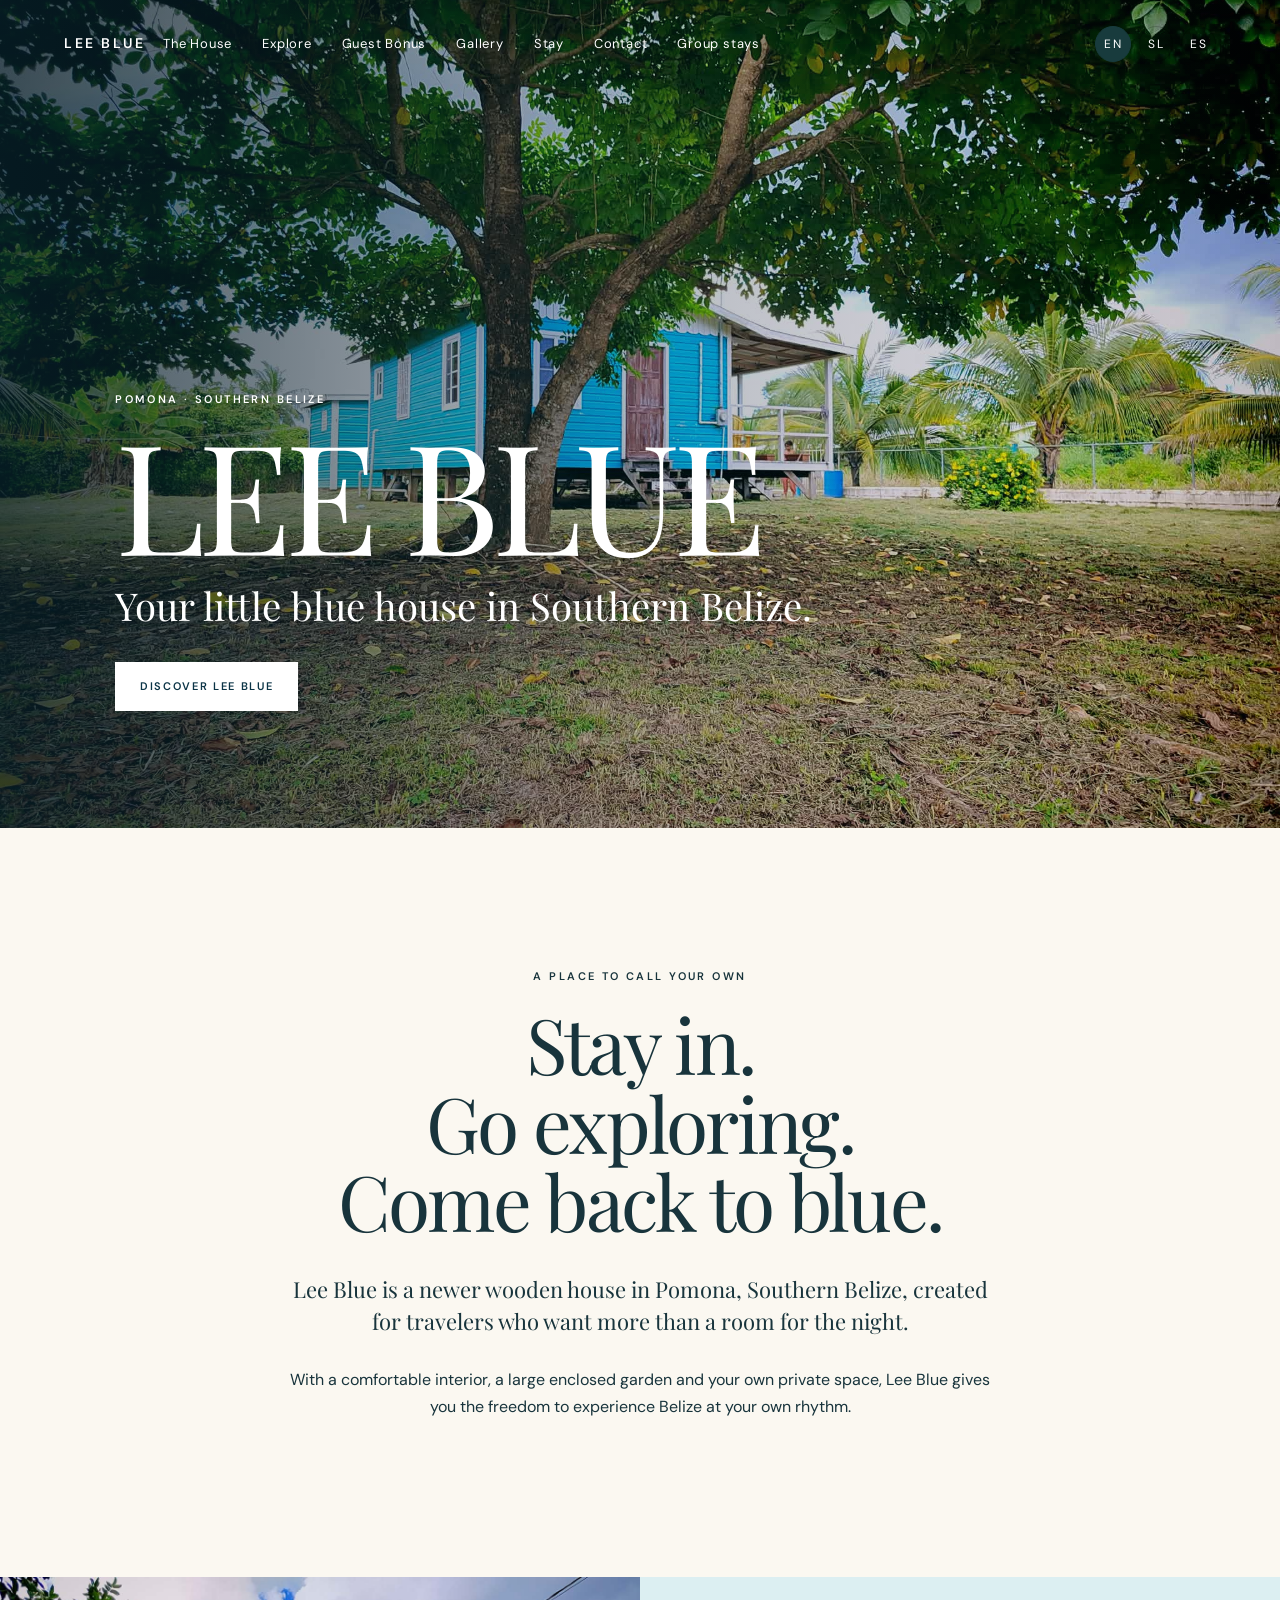
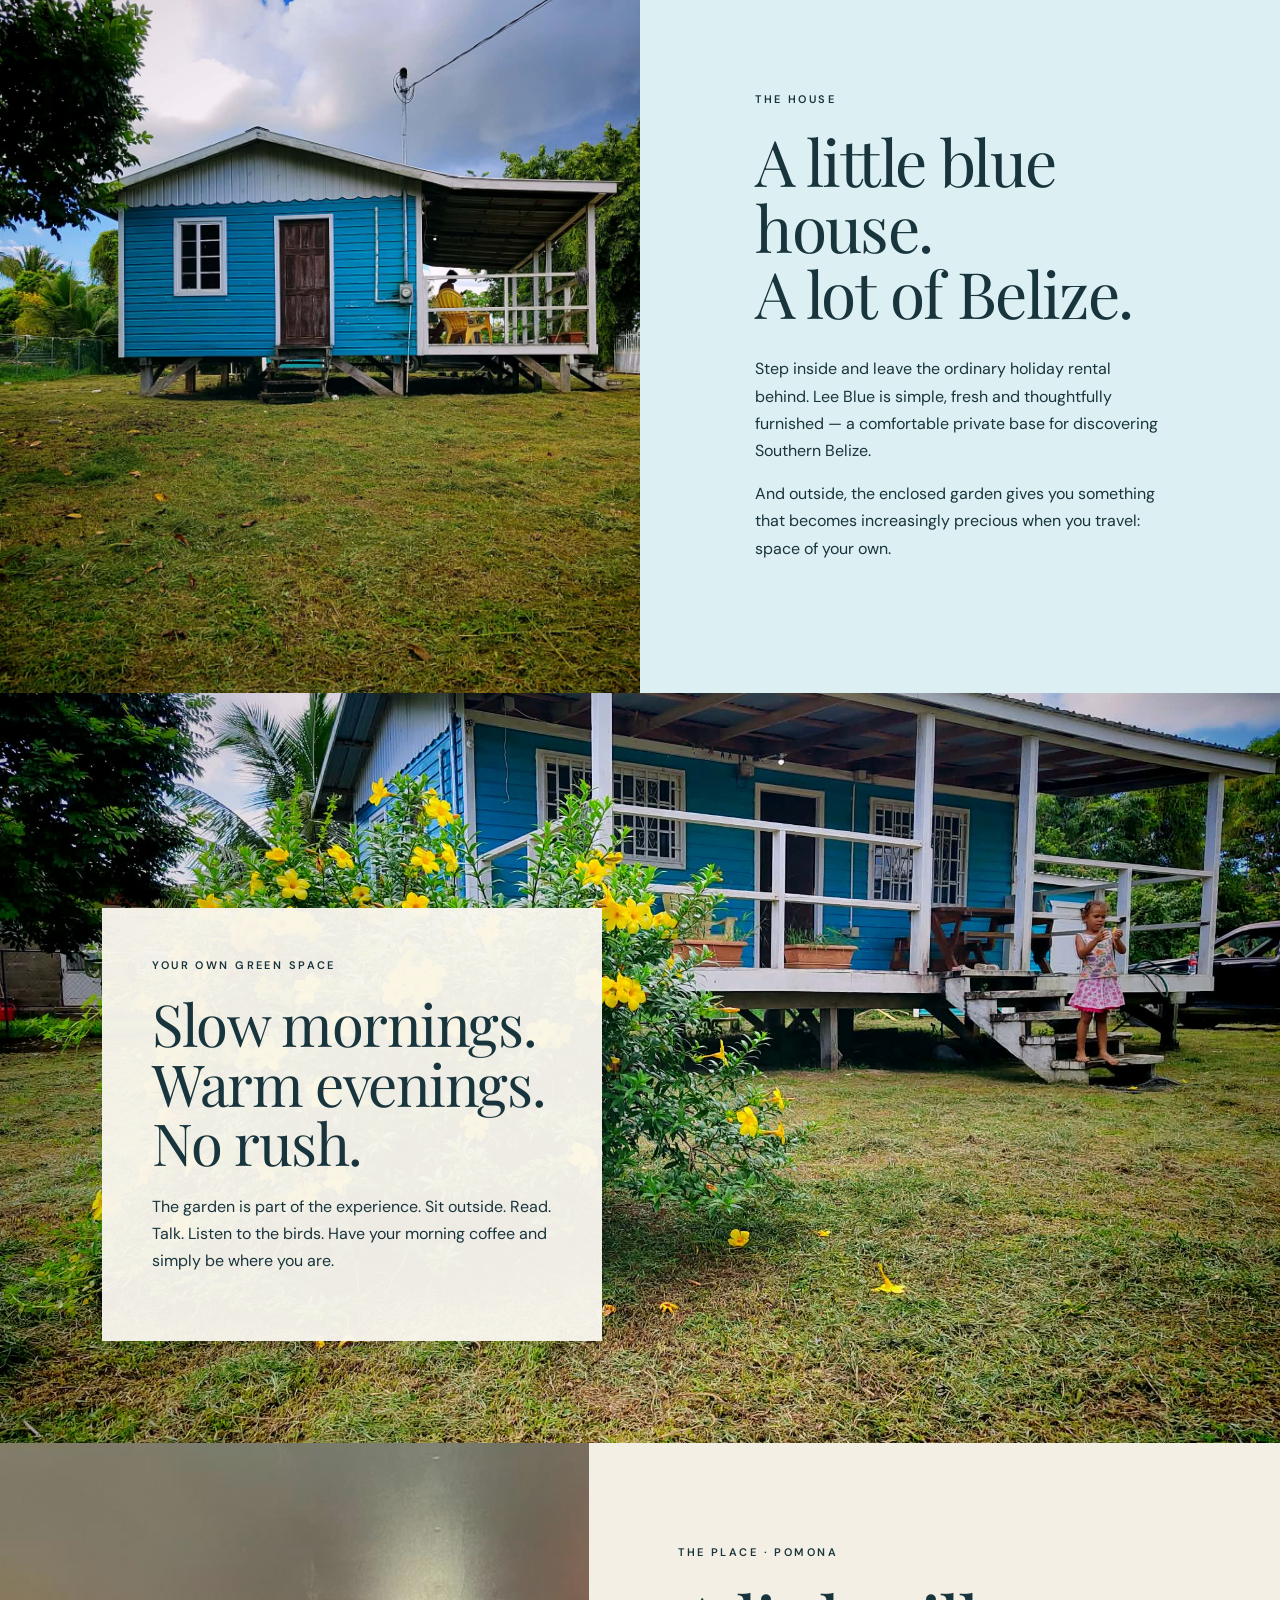
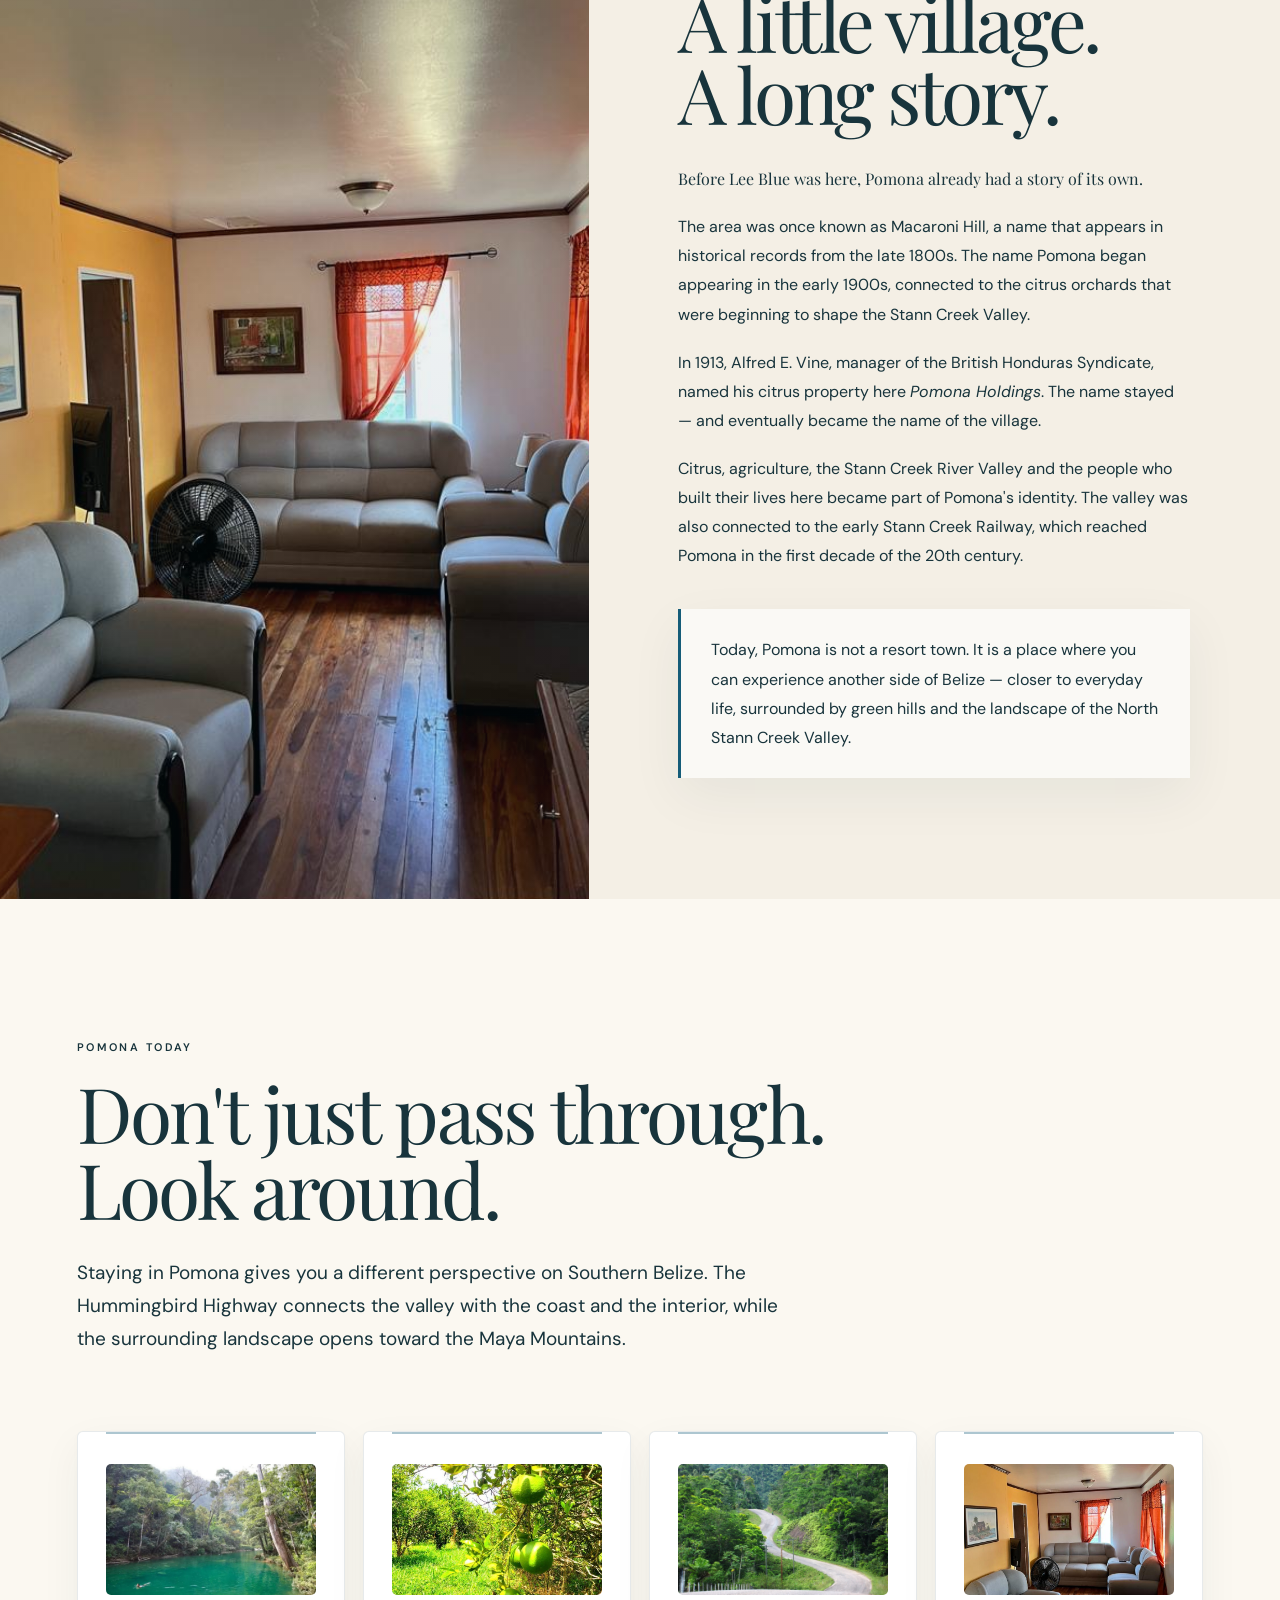
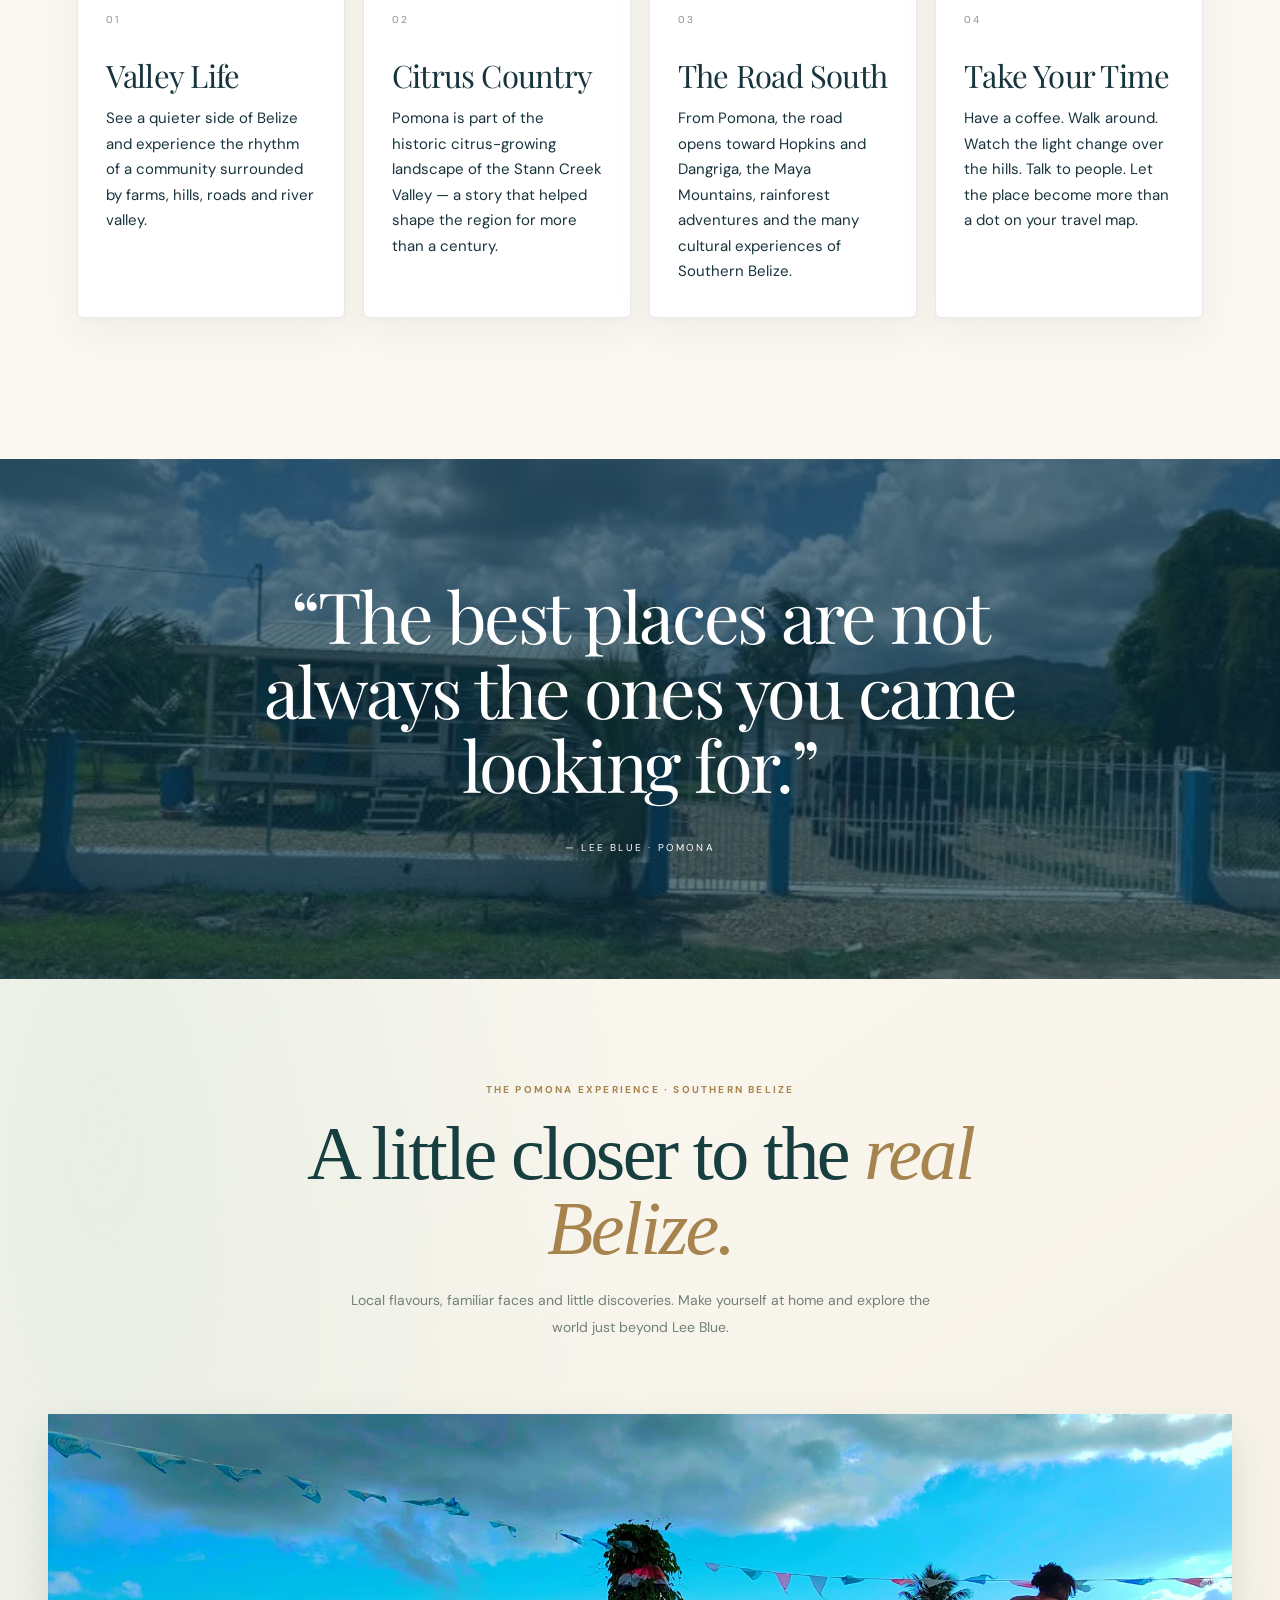
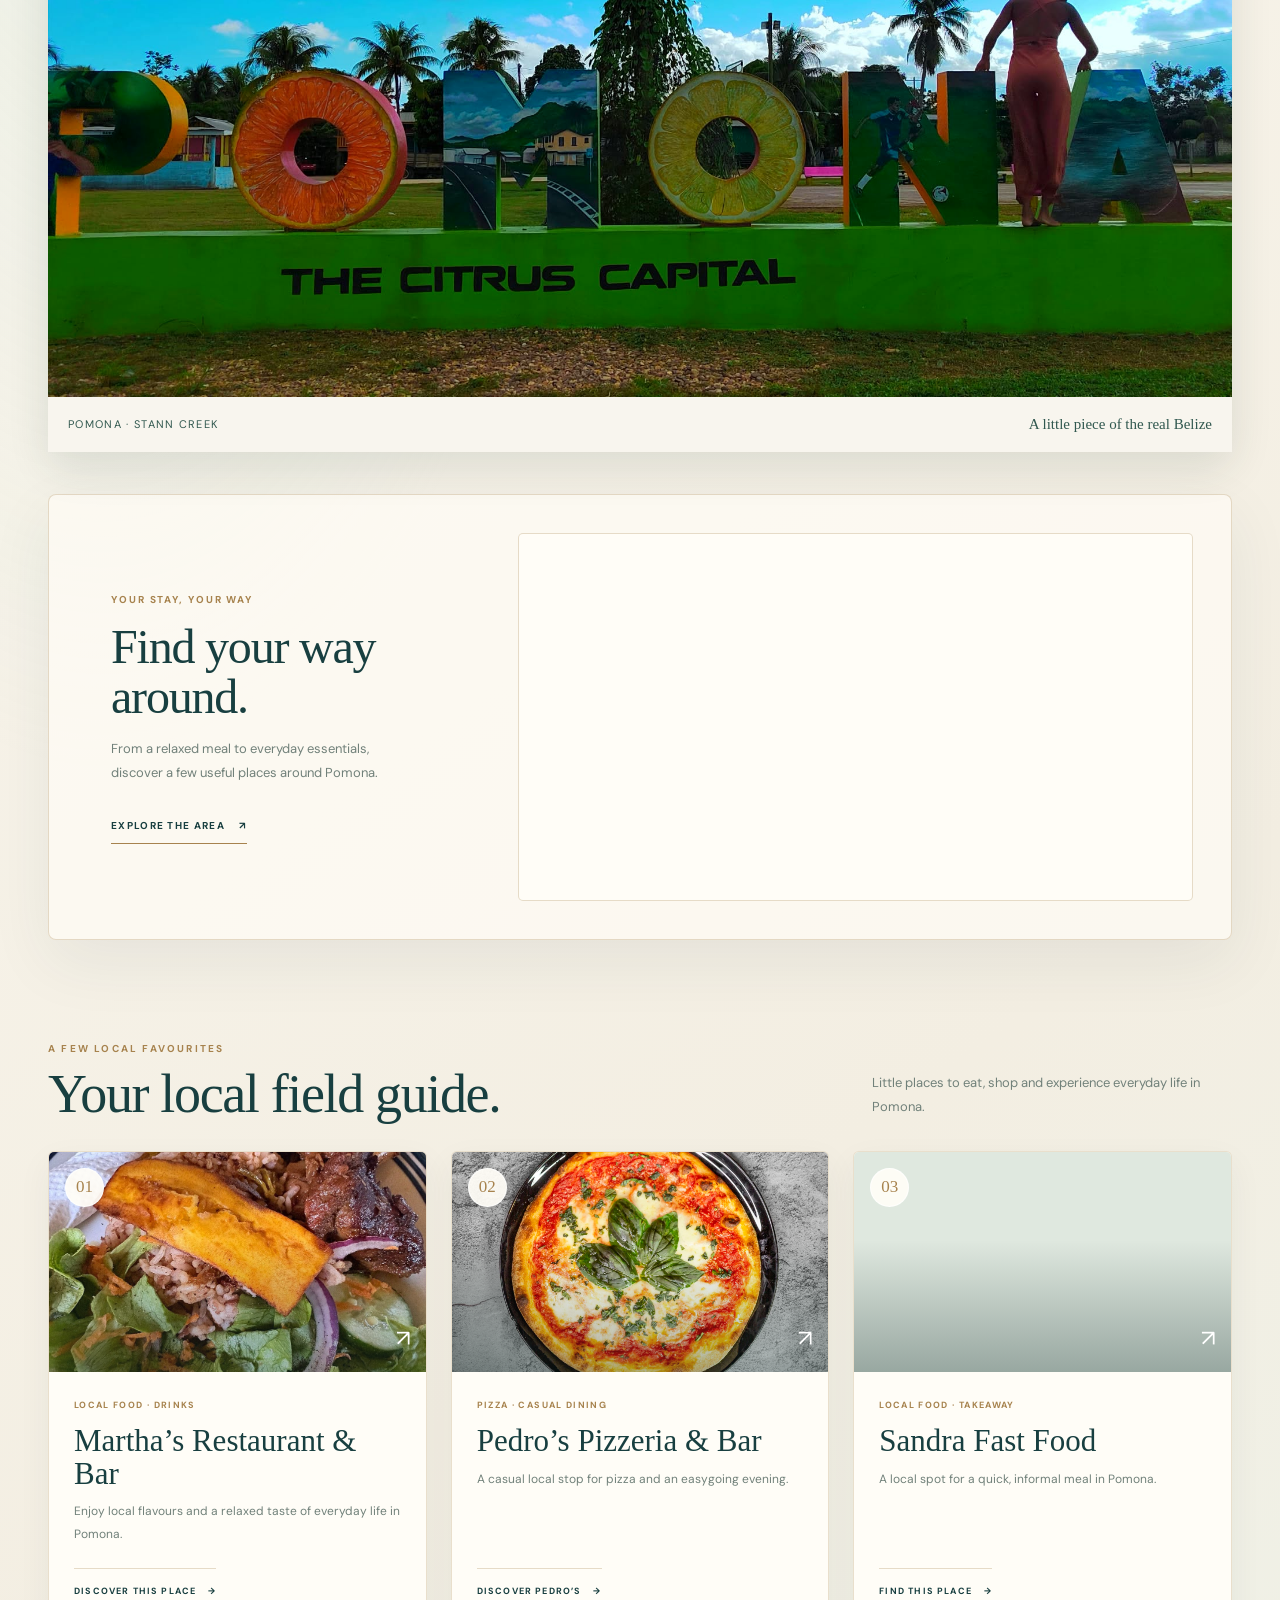
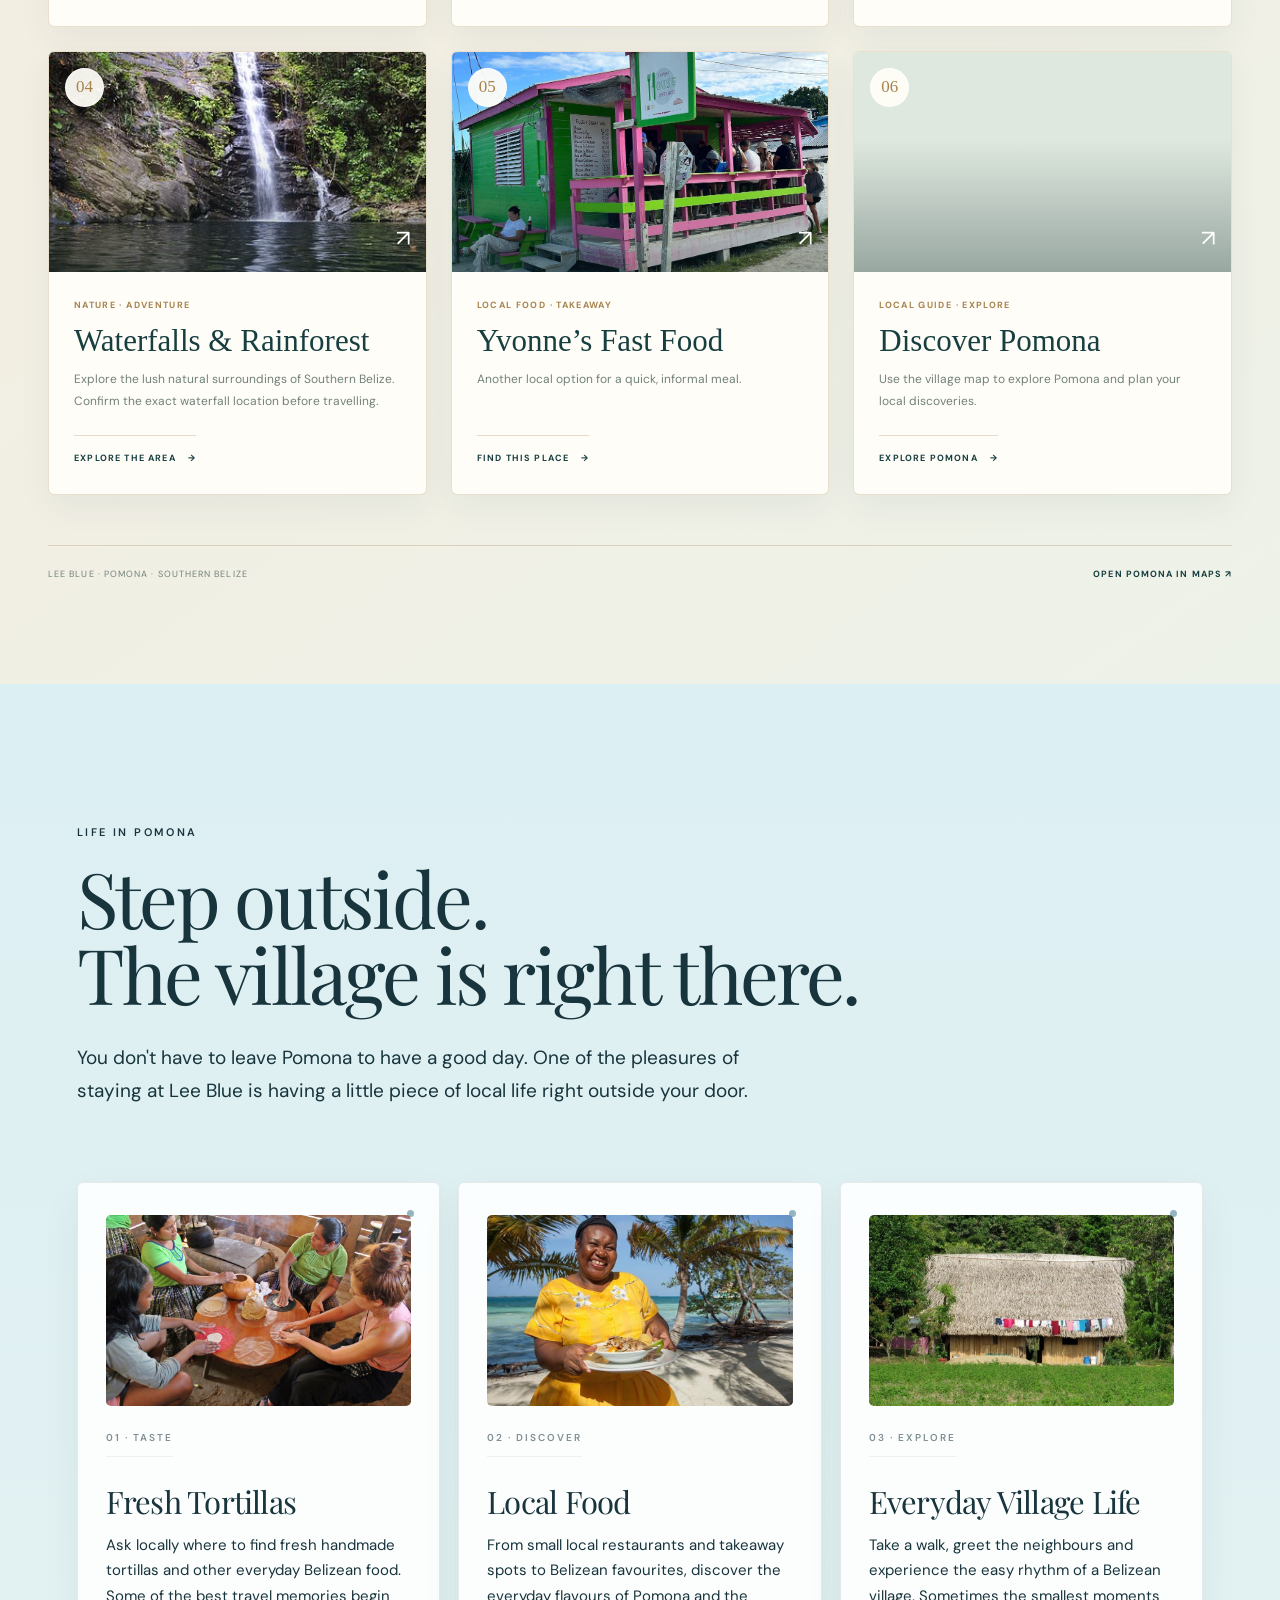
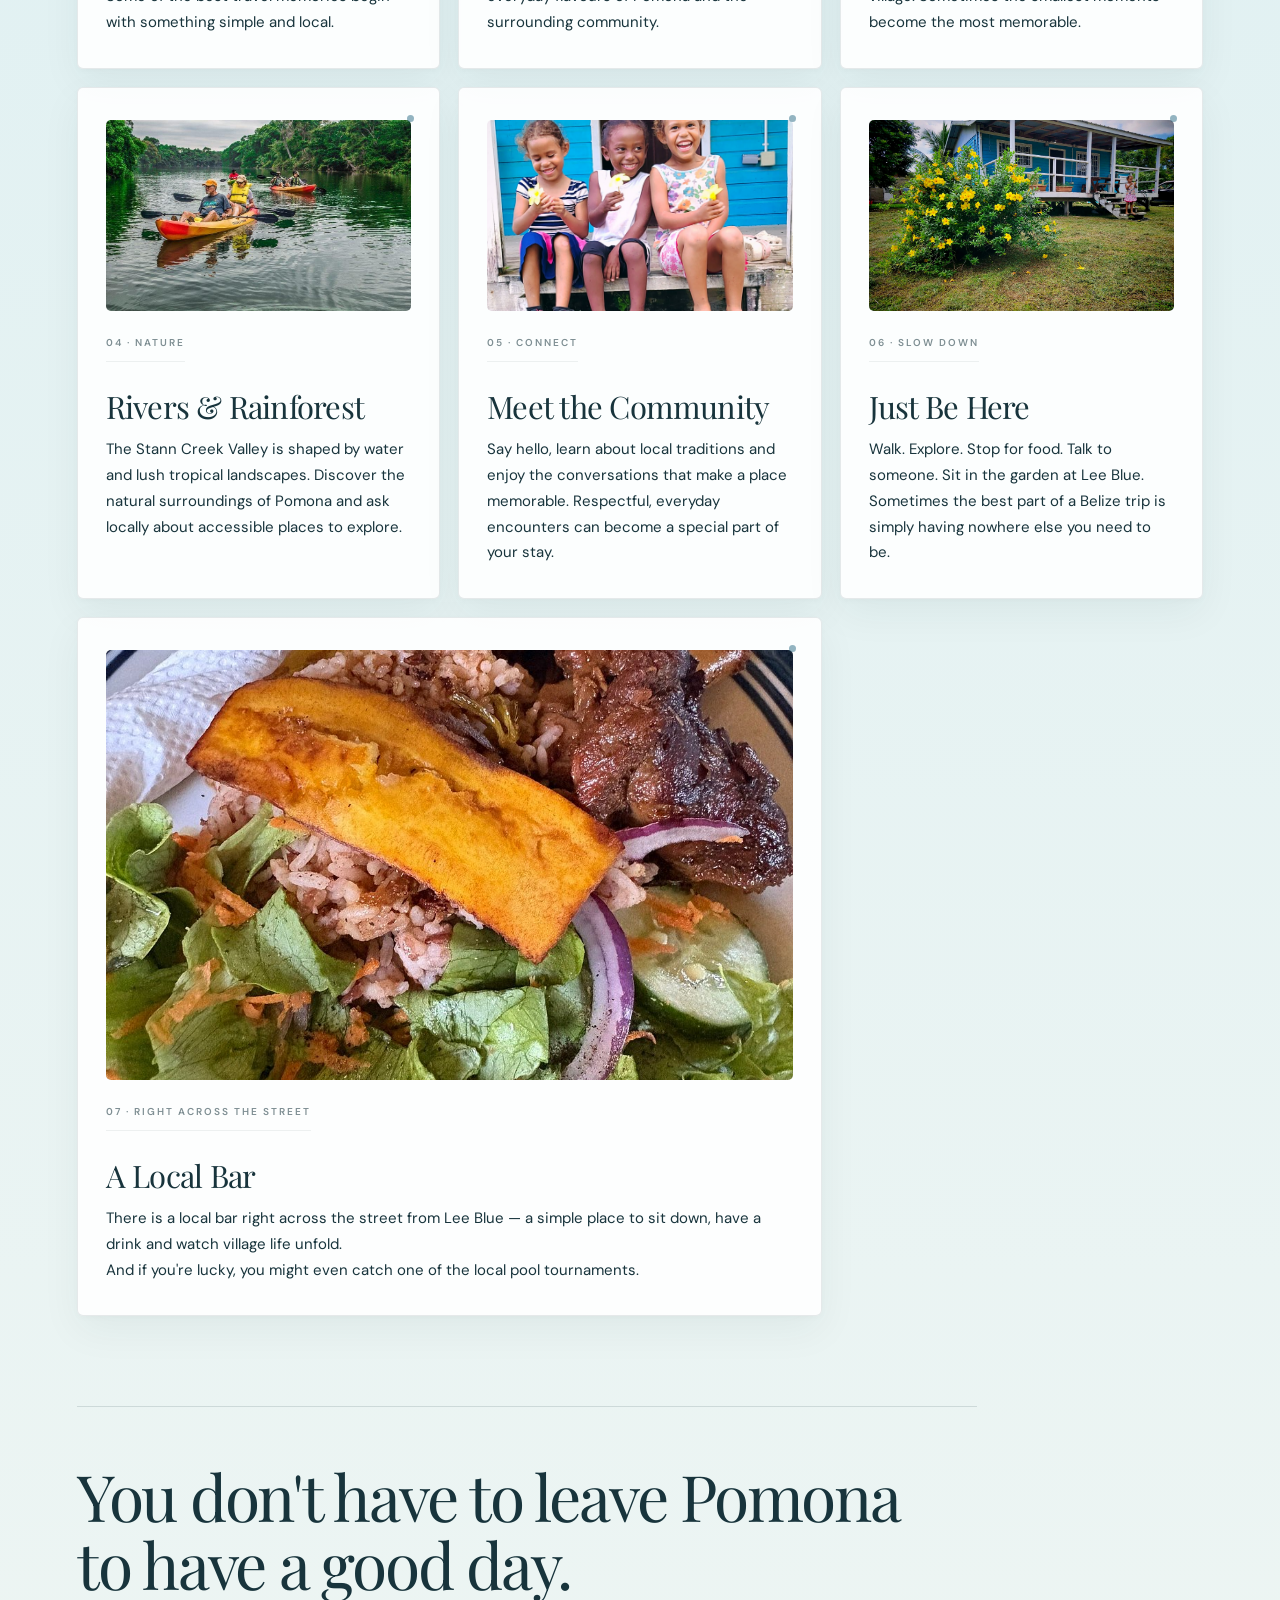
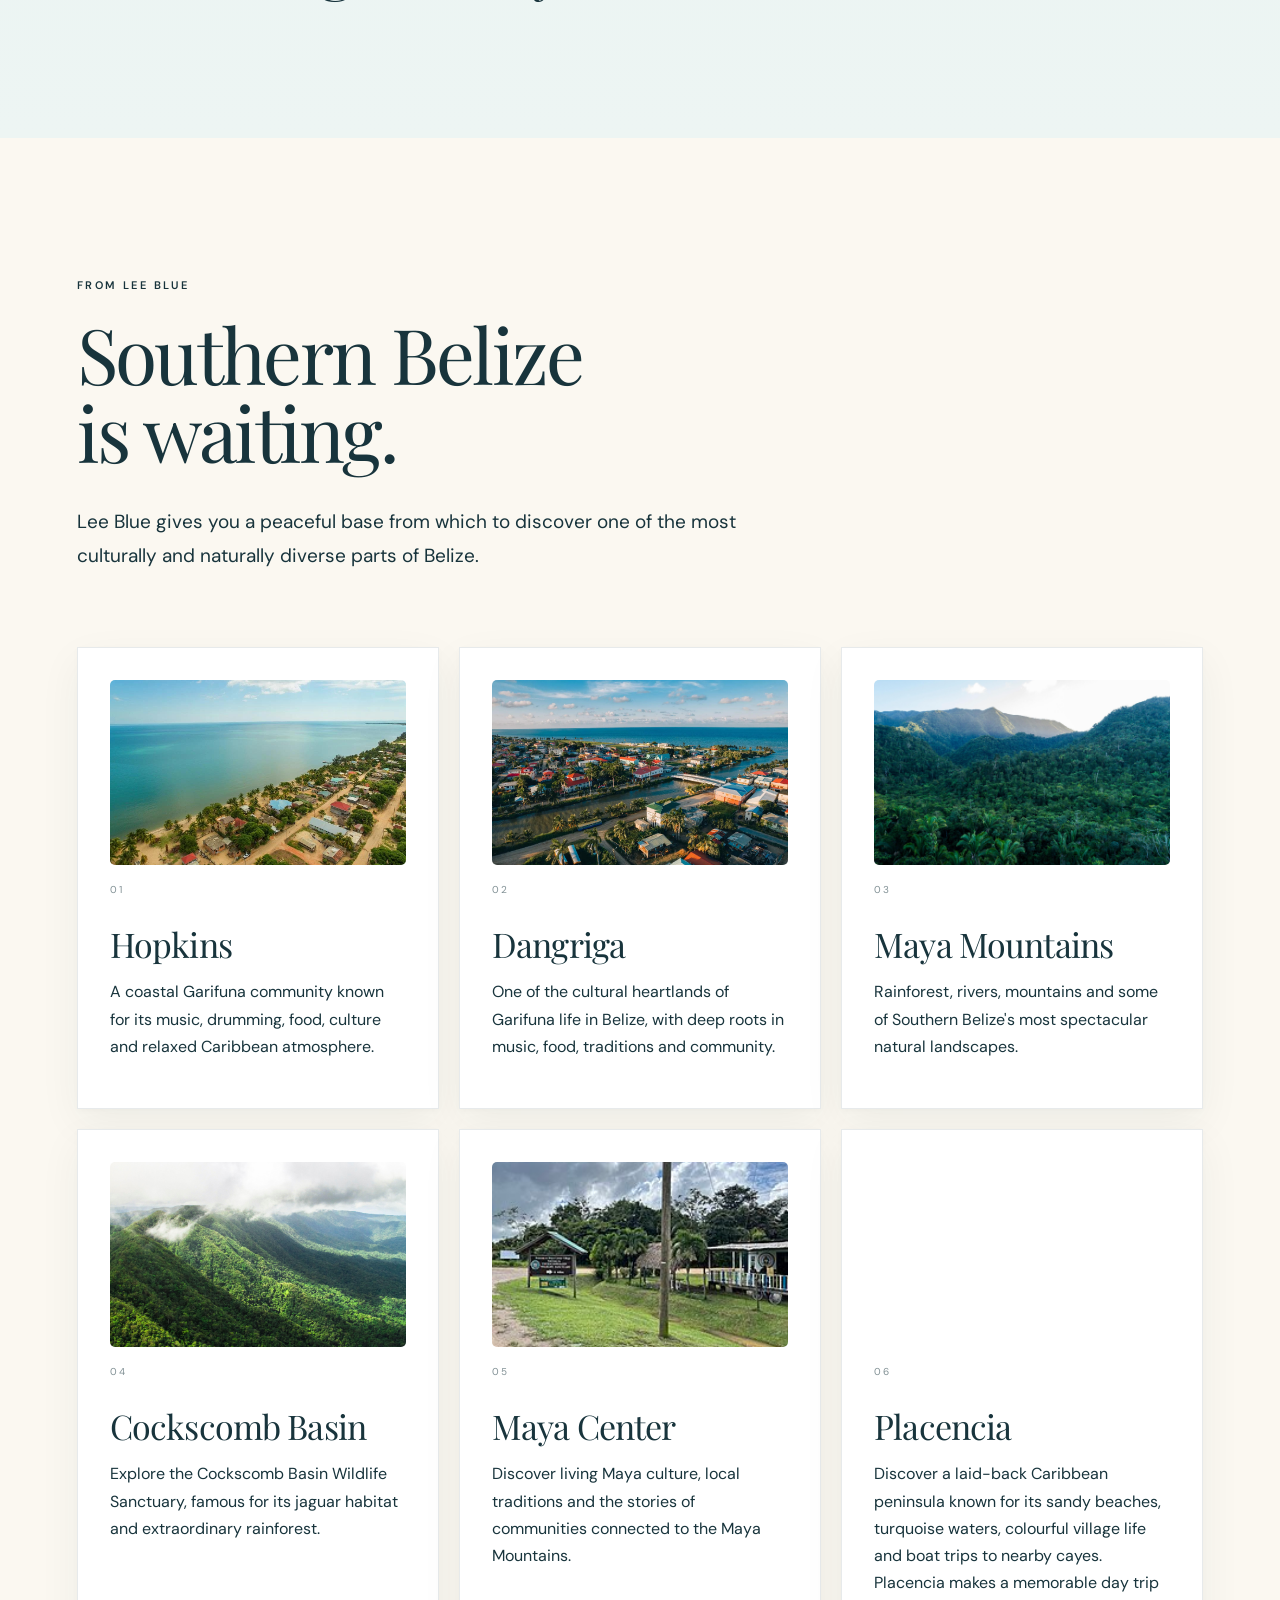
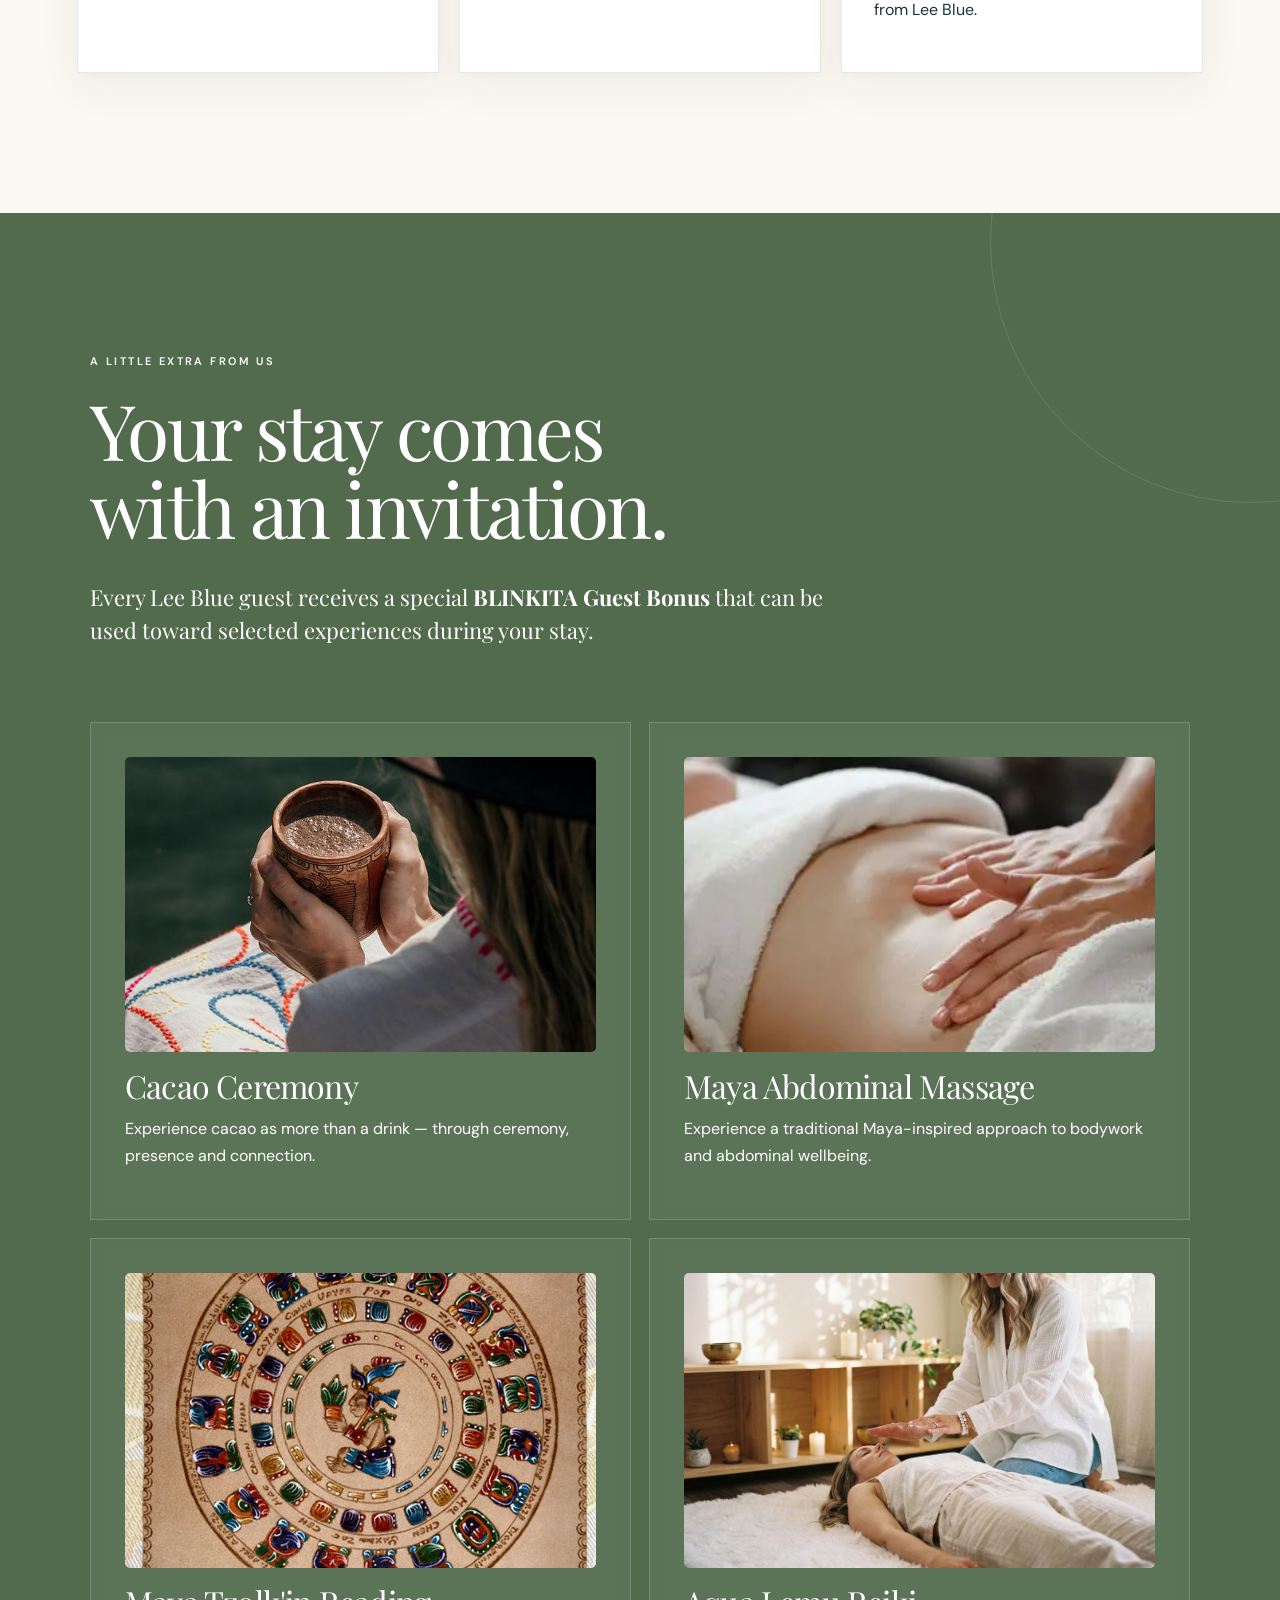
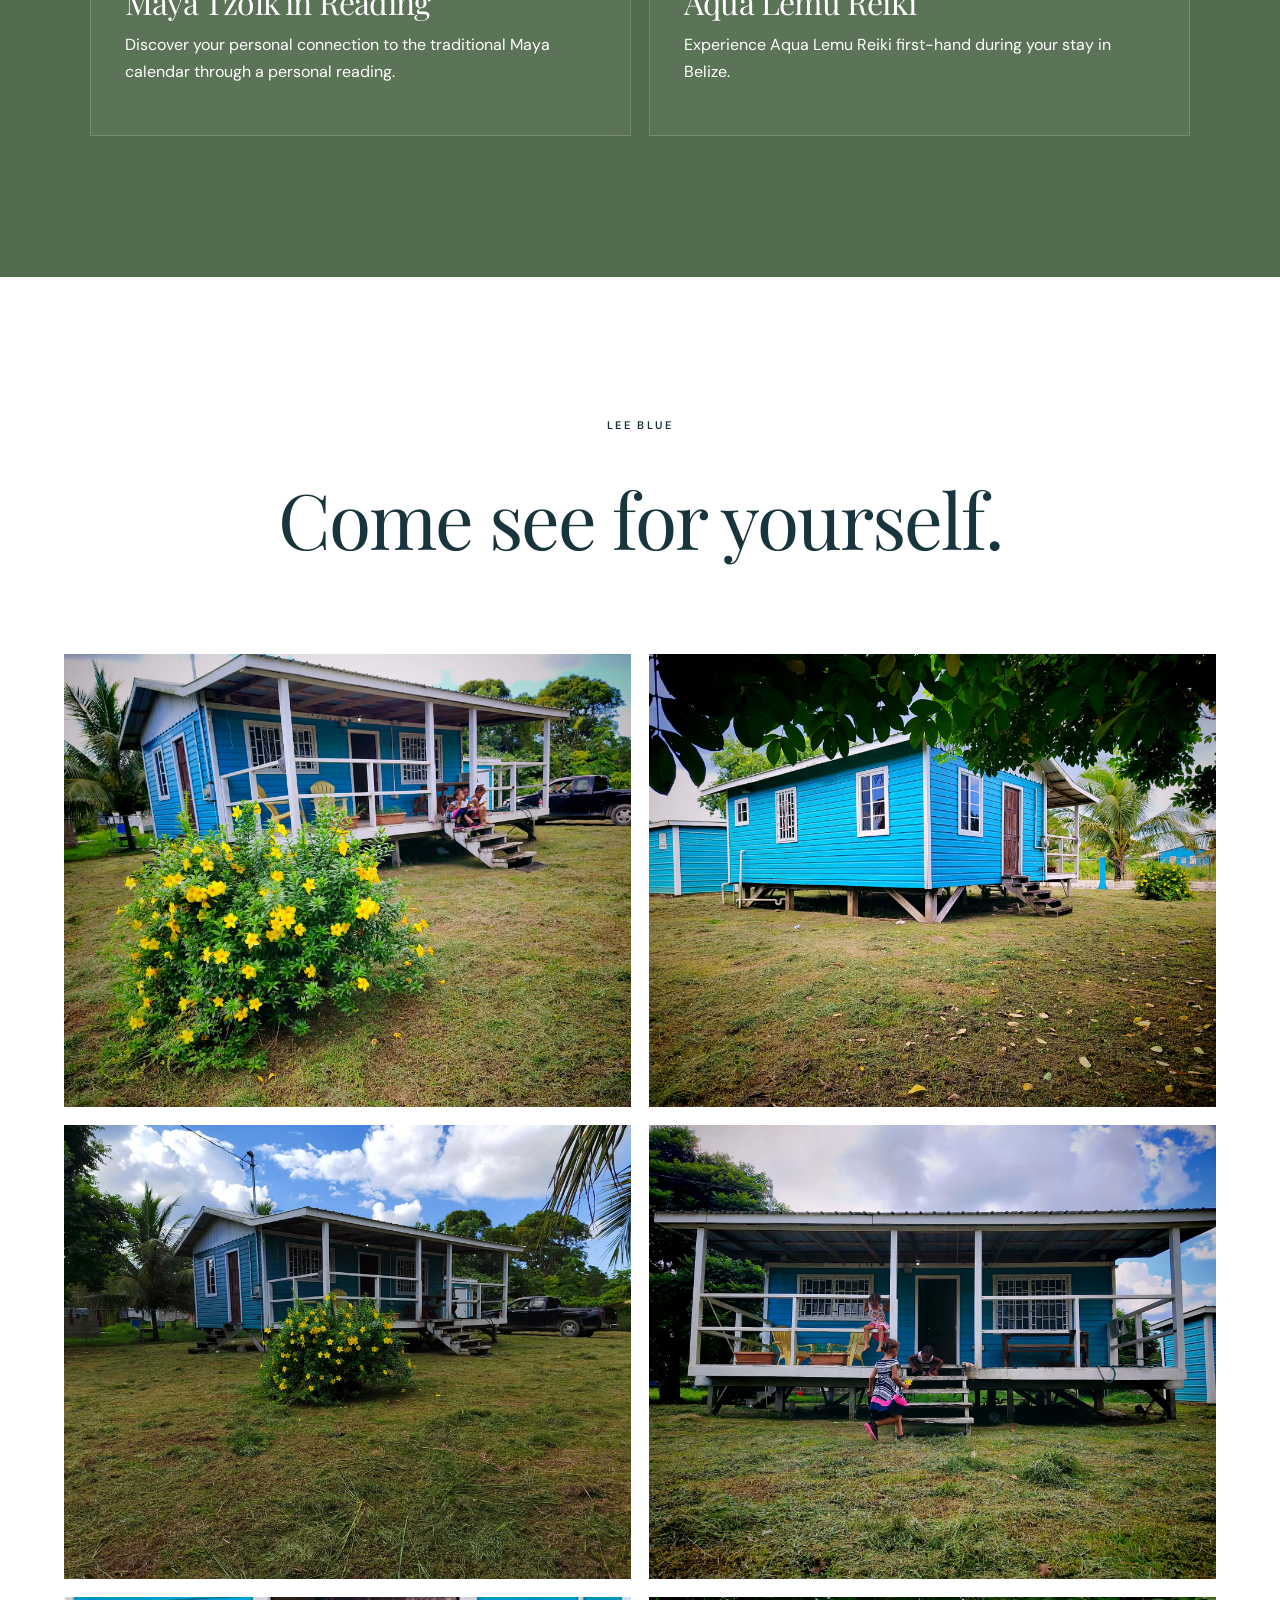
==== commit 46551d25: "Fix image markup and prioritize hero image" ====
--- a/index.html
+++ b/index.html
@@ -49,7 +49,7 @@
 </header>
 <main>
 <section class="hero">
-<img alt="Lee Blue house in Pomona, Southern Belize" src="images/pomona1.jpg"/ decoding="async" fetchpriority="high" loading="eager">
+<img alt="Lee Blue house in Pomona, Southern Belize" src="images/pomona1.jpg"/ decoding="async" loading="eager" fetchpriority="high">
 <div class="hero-overlay">
 <p class="eyebrow">POMONA · SOUTHERN BELIZE</p>
 <h1>LEE BLUE</h1>
@@ -163,7 +163,7 @@
 </div>
 <div class="pomona-cards">
 <article>
-<img alt="The green river valley around Southern Belize" data-auto-photo="rivervalley.jpg" loading="lazy" src="images/rivervalley.jpg"/ decoding="async">
+<img alt="The green river valley around Southern Belize" data-auto-photo="rivervalley.jpg" src="images/rivervalley.jpg"/ decoding="async" loading="lazy">
 <span>01</span>
 <h3>Valley Life</h3>
 <p>
@@ -172,7 +172,7 @@
                 </p>
 </article>
 <article>
-<img alt="Citrus-growing country in the Stann Creek Valley" data-auto-photo="citruscountry.jpg" loading="lazy" src="images/citruscountry.jpg"/ decoding="async">
+<img alt="Citrus-growing country in the Stann Creek Valley" data-auto-photo="citruscountry.jpg" src="images/citruscountry.jpg"/ decoding="async" loading="lazy">
 <span>02</span>
 <h3>Citrus Country</h3>
 <p>
@@ -182,7 +182,7 @@
                 </p>
 </article>
 <article>
-<img alt="Belize landscape and the road to discovery" data-auto-photo="belize.jpg" loading="lazy" src="images/belize.jpg"/ decoding="async">
+<img alt="Belize landscape and the road to discovery" data-auto-photo="belize.jpg" src="images/belize.jpg"/ decoding="async" loading="lazy">
 <span>03</span>
 <h3>The Road South</h3>
 <p>
@@ -192,7 +192,7 @@
                 </p>
 </article>
 <article>
-<img alt="The green landscape around Pomona" data-auto-photo="pomona8.jpg" loading="lazy" src="images/pomona8.jpg"/ decoding="async">
+<img alt="The green landscape around Pomona" data-auto-photo="pomona8.jpg" src="images/pomona8.jpg"/ decoding="async" loading="lazy">
 <span>04</span>
 <h3>Take Your Time</h3>
 <p>
@@ -227,7 +227,7 @@
             </p>
 </header>
 <figure class="lee-pomona-sign-banner">
-<img alt="Welcome to Pomona, Stann Creek, Belize" loading="lazy" src="images/pomona-sign.jpg"/ decoding="async">
+<img alt="Welcome to Pomona, Stann Creek, Belize" src="images/pomona-sign.jpg"/ decoding="async" loading="lazy">
 <figcaption>
 <span>POMONA · STANN CREEK</span>
 <span>A little piece of the real Belize</span>
@@ -260,7 +260,7 @@
 <div class="lee-guide-grid">
 <a class="lee-guide-card" href="https://www.google.com/maps/search/?api=1&amp;query=Martha's%20Restaurant%20and%20Bar%20Pomona%20Belize" rel="noopener" target="_blank">
 <div class="lee-guide-image">
-<img alt="Martha’s Restaurant and Bar in Pomona, Belize" loading="lazy" src="images/martharestaurantbar.jpg"/ decoding="async">
+<img alt="Martha’s Restaurant and Bar in Pomona, Belize" src="images/martharestaurantbar.jpg"/ decoding="async" loading="lazy">
 <span class="lee-guide-number">01</span>
 <span aria-hidden="true" class="lee-guide-arrow">↗</span>
 </div>
@@ -273,7 +273,7 @@
 </a>
 <a class="lee-guide-card" href="https://www.google.com/maps/search/?api=1&amp;query=Pedro's%20Pizzeria%20Bar%20Pomona%20Belize" rel="noopener" target="_blank">
 <div class="lee-guide-image">
-<img alt="Pedro’s Pizzeria and Bar in Pomona, Belize" loading="lazy" src="images/pedro's-pizzeria.jpg"/ decoding="async">
+<img alt="Pedro’s Pizzeria and Bar in Pomona, Belize" src="images/pedro's-pizzeria.jpg"/ decoding="async" loading="lazy">
 <span class="lee-guide-number">02</span>
 <span aria-hidden="true" class="lee-guide-arrow">↗</span>
 </div>
@@ -286,7 +286,7 @@
 </a>
 <a class="lee-guide-card" href="https://www.google.com/maps/search/?api=1&amp;query=Sandra%20Fast%20Food%20Pomona%20Belize" rel="noopener" target="_blank">
 <div class="lee-guide-image">
-<img alt="Sandra Fast Food in Pomona, Belize" loading="lazy" src="images/pomona-sandrafastfood.jpg"/ decoding="async">
+<img alt="Sandra Fast Food in Pomona, Belize" src="images/pomona-sandrafastfood.jpg"/ decoding="async" loading="lazy">
 <span class="lee-guide-number">03</span>
 <span aria-hidden="true" class="lee-guide-arrow">↗</span>
 </div>
@@ -299,7 +299,7 @@
 </a>
 <a class="lee-guide-card" href="https://www.google.com/maps/search/?api=1&amp;query=Waterfalls%20near%20Pomona%20Stann%20Creek%20Belize" rel="noopener" target="_blank">
 <div class="lee-guide-image">
-<img alt="Waterfall in the Pomona area; exact location to be confirmed" loading="lazy" src="images/pomona-waterfalls.jpg"/ decoding="async">
+<img alt="Waterfall in the Pomona area; exact location to be confirmed" src="images/pomona-waterfalls.jpg"/ decoding="async" loading="lazy">
 <span class="lee-guide-number">04</span>
 <span aria-hidden="true" class="lee-guide-arrow">↗</span>
 </div>
@@ -312,7 +312,7 @@
 </a>
 <a class="lee-guide-card" href="https://www.google.com/maps/search/?api=1&amp;query=Yvonne's%20Fast%20Food%20Pomona%20Belize" rel="noopener" target="_blank">
 <div class="lee-guide-image">
-<img alt="Yvonne’s Fast Food in Pomona, Belize" loading="lazy" src="images/pomona-yvonnefastfood.jpg"/ decoding="async">
+<img alt="Yvonne’s Fast Food in Pomona, Belize" src="images/pomona-yvonnefastfood.jpg"/ decoding="async" loading="lazy">
 <span class="lee-guide-number">05</span>
 <span aria-hidden="true" class="lee-guide-arrow">↗</span>
 </div>
@@ -325,7 +325,7 @@
 </a>
 <a class="lee-guide-card" href="https://www.google.com/maps/search/?api=1&amp;query=Pomona%20Stann%20Creek%20Belize" rel="noopener" target="_blank">
 <div class="lee-guide-image">
-<img alt="Map of Pomona, Belize" loading="lazy" src="images/pomona-map.jpg"/ decoding="async">
+<img alt="Map of Pomona, Belize" src="images/pomona-map.jpg"/ decoding="async" loading="lazy">
 <span class="lee-guide-number">06</span>
 <span aria-hidden="true" class="lee-guide-arrow">↗</span>
 </div>
@@ -362,43 +362,43 @@
 </div>
 <div class="pomona-life-grid">
 <article class="life-card">
-<img alt="Fresh handmade tortillas" data-auto-photo="freshtortillias.jpg" loading="lazy" src="images/freshtortillias.jpg"/ decoding="async">
+<img alt="Fresh handmade tortillas" data-auto-photo="freshtortillias.jpg" src="images/freshtortillias.jpg"/ decoding="async" loading="lazy">
 <span>01 · TASTE</span>
 <h3>Fresh Tortillas</h3>
 <p>Ask locally where to find fresh handmade tortillas and other everyday Belizean food. Some of the best travel memories begin with something simple and local.</p>
 </article>
 <article class="life-card">
-<img alt="Belizean hudut, a traditional local dish" data-auto-photo="hopkins-garifuna-hudut.jpg" loading="lazy" src="images/hopkins-garifuna-hudut.jpg"/ decoding="async">
+<img alt="Belizean hudut, a traditional local dish" data-auto-photo="hopkins-garifuna-hudut.jpg" src="images/hopkins-garifuna-hudut.jpg"/ decoding="async" loading="lazy">
 <span>02 · DISCOVER</span>
 <h3>Local Food</h3>
 <p>From small local restaurants and takeaway spots to Belizean favourites, discover the everyday flavours of Pomona and the surrounding community.</p>
 </article>
 <article class="life-card">
-<img alt="Everyday life in a Belizean village" data-auto-photo="everydayvillagelife.jpg" loading="lazy" src="images/everydayvillagelife.jpg"/ decoding="async">
+<img alt="Everyday life in a Belizean village" data-auto-photo="everydayvillagelife.jpg" src="images/everydayvillagelife.jpg"/ decoding="async" loading="lazy">
 <span>03 · EXPLORE</span>
 <h3>Everyday Village Life</h3>
 <p>Take a walk, greet the neighbours and experience the easy rhythm of a Belizean village. Sometimes the smallest moments become the most memorable.</p>
 </article>
 <article class="life-card">
-<img alt="Paddling on a river in tropical Belize" data-auto-photo="riverpaddling.jpg" loading="lazy" src="images/riverpaddling.jpg"/ decoding="async">
+<img alt="Paddling on a river in tropical Belize" data-auto-photo="riverpaddling.jpg" src="images/riverpaddling.jpg"/ decoding="async" loading="lazy">
 <span>04 · NATURE</span>
 <h3>Rivers &amp; Rainforest</h3>
 <p>The Stann Creek Valley is shaped by water and lush tropical landscapes. Discover the natural surroundings of Pomona and ask locally about accessible places to explore.</p>
 </article>
 <article class="life-card">
-<img alt="Children in the Pomona community" data-auto-photo="pomona-kids.jpg" loading="lazy" src="images/pomona-kids.jpg"/ decoding="async">
+<img alt="Children in the Pomona community" data-auto-photo="pomona-kids.jpg" src="images/pomona-kids.jpg"/ decoding="async" loading="lazy">
 <span>05 · CONNECT</span>
 <h3>Meet the Community</h3>
 <p>Say hello, learn about local traditions and enjoy the conversations that make a place memorable. Respectful, everyday encounters can become a special part of your stay.</p>
 </article>
 <article class="life-card">
-<img alt="The garden at Lee Blue" data-auto-photo="pomona3.jpg" loading="lazy" src="images/pomona3.jpg"/ decoding="async">
+<img alt="The garden at Lee Blue" data-auto-photo="pomona3.jpg" src="images/pomona3.jpg"/ decoding="async" loading="lazy">
 <span>06 · SLOW DOWN</span>
 <h3>Just Be Here</h3>
 <p>Walk. Explore. Stop for food. Talk to someone. Sit in the garden at Lee Blue. Sometimes the best part of a Belize trip is simply having nowhere else you need to be.</p>
 </article>
 <article class="life-card life-card-wide">
-<img alt="Martha's Restaurant and Bar in Pomona" data-auto-photo="martharestaurantbar.jpg" loading="lazy" src="images/martharestaurantbar.jpg"/ decoding="async">
+<img alt="Martha's Restaurant and Bar in Pomona" data-auto-photo="martharestaurantbar.jpg" src="images/martharestaurantbar.jpg"/ decoding="async" loading="lazy">
 <span>07 · RIGHT ACROSS THE STREET</span>
 <h3>A Local Bar</h3>
 <p>There is a local bar right across the street from Lee Blue — a simple place to sit down, have a drink and watch village life unfold.</p>
@@ -424,7 +424,7 @@
 </div>
 <div class="places">
 <article>
-<img alt="Hopkins, a Garifuna coastal community in Belize" data-auto-photo="hopkins.jpg" loading="lazy" src="images/hopkins.jpg"/ decoding="async">
+<img alt="Hopkins, a Garifuna coastal community in Belize" data-auto-photo="hopkins.jpg" src="images/hopkins.jpg"/ decoding="async" loading="lazy">
 <span>01</span>
 <h3>Hopkins</h3>
 <p>
@@ -433,7 +433,7 @@
             </p>
 </article>
 <article>
-<img alt="Dangriga in Southern Belize" data-auto-photo="dangriga.jpg" loading="lazy" src="images/dangriga.jpg"/ decoding="async">
+<img alt="Dangriga in Southern Belize" data-auto-photo="dangriga.jpg" src="images/dangriga.jpg"/ decoding="async" loading="lazy">
 <span>02</span>
 <h3>Dangriga</h3>
 <p>
@@ -442,7 +442,7 @@
             </p>
 </article>
 <article>
-<img alt="The Maya Mountains of Belize" data-auto-photo="mayamountains.jpg" loading="lazy" src="images/mayamountains.jpg"/ decoding="async">
+<img alt="The Maya Mountains of Belize" data-auto-photo="mayamountains.jpg" src="images/mayamountains.jpg"/ decoding="async" loading="lazy">
 <span>03</span>
 <h3>Maya Mountains</h3>
 <p>
@@ -451,7 +451,7 @@
             </p>
 </article>
 <article>
-<img alt="Rainforest landscape in the Cockscomb Basin area of Belize" data-auto-photo="cockscombbasin.jpg" loading="lazy" src="images/cockscombbasin.jpg"/ decoding="async">
+<img alt="Rainforest landscape in the Cockscomb Basin area of Belize" data-auto-photo="cockscombbasin.jpg" src="images/cockscombbasin.jpg"/ decoding="async" loading="lazy">
 <span>04</span>
 <h3>Cockscomb Basin</h3>
 <p>
@@ -460,7 +460,7 @@
             </p>
 </article>
 <article>
-<img alt="Maya Center community in Southern Belize" data-auto-photo="mayacentre.jpg" loading="lazy" src="images/mayacentre.jpg"/ decoding="async">
+<img alt="Maya Center community in Southern Belize" data-auto-photo="mayacentre.jpg" src="images/mayacentre.jpg"/ decoding="async" loading="lazy">
 <span>05</span>
 <h3>Maya Center</h3>
 <p>
@@ -469,7 +469,7 @@
             </p>
 </article>
 <article>
-<img alt="Placencia peninsula on the Caribbean coast of Belize" data-auto-photo="placencia.jpg" loading="lazy" src="images/placencia.jpg"/ decoding="async">
+<img alt="Placencia peninsula on the Caribbean coast of Belize" data-auto-photo="placencia.jpg" src="images/placencia.jpg"/ decoding="async" loading="lazy">
 <span>06</span>
 <h3>Placencia</h3>
 <p>
@@ -494,7 +494,7 @@
         </p>
 <div class="experiences">
 <div>
-<img alt="Cacao ceremony experience" data-auto-photo="ceremonialcacao.jpg" loading="lazy" src="images/ceremonialcacao.jpg"/ decoding="async">
+<img alt="Cacao ceremony experience" data-auto-photo="ceremonialcacao.jpg" src="images/ceremonialcacao.jpg"/ decoding="async" loading="lazy">
 <h3>Cacao Ceremony</h3>
 <p>
                     Experience cacao as more than a drink —
@@ -502,7 +502,7 @@
                 </p>
 </div>
 <div>
-<img alt="Maya abdominal massage experience" data-auto-photo="mayaabdominalmassage.webp" loading="lazy" src="images/mayaabdominalmassage.webp"/ decoding="async">
+<img alt="Maya abdominal massage experience" data-auto-photo="mayaabdominalmassage.webp" src="images/mayaabdominalmassage.webp"/ decoding="async" loading="lazy">
 <h3>Maya Abdominal Massage</h3>
 <p>
                     Experience a traditional Maya-inspired approach
@@ -510,7 +510,7 @@
                 </p>
 </div>
 <div>
-<img alt="Traditional Maya Tzolk'in personal reading" data-auto-photo="mayatzolkinreading.jpg" loading="lazy" src="images/mayatzolkinreading.jpg"/ decoding="async">
+<img alt="Traditional Maya Tzolk'in personal reading" data-auto-photo="mayatzolkinreading.jpg" src="images/mayatzolkinreading.jpg"/ decoding="async" loading="lazy">
 <h3>Maya Tzolk'in Reading</h3>
 <p>
                     Discover your personal connection to the traditional
@@ -518,7 +518,7 @@
                 </p>
 </div>
 <div>
-<img alt="Aqua Lemu Reiki experience" data-auto-photo="aqualemureiki.jpg" loading="lazy" src="images/aqualemureiki.jpg"/ decoding="async">
+<img alt="Aqua Lemu Reiki experience" data-auto-photo="aqualemureiki.jpg" src="images/aqualemureiki.jpg"/ decoding="async" loading="lazy">
 <h3>Aqua Lemu Reiki</h3>
 <p>
                     Experience Aqua Lemu Reiki first-hand
@@ -538,8 +538,8 @@
 <img alt="Lee Blue" src="images/pomona5.jpg"/ decoding="async" loading="lazy">
 <img alt="Lee Blue" src="images/pomona6.jpg"/ decoding="async" loading="lazy">
 <img alt="Lee Blue" src="images/pomona7.jpg"/ decoding="async" loading="lazy">
-<img alt="Pomona Kids" loading="lazy" src="images/pomona-kids.jpg"/ decoding="async">
-<img alt="Lee Blue" loading="lazy" src="images/pomona1.jpg"/ decoding="async">
+<img alt="Pomona Kids" src="images/pomona-kids.jpg"/ decoding="async" loading="lazy">
+<img alt="Lee Blue" src="images/pomona1.jpg"/ decoding="async" loading="lazy">
 <img alt="Lee Blue" src="images/pomona8.jpg"/ decoding="async" loading="lazy">
 </div>
 </section>
@@ -562,10 +562,10 @@
 <p class="retreat-note">Every retreat is planned individually. Dates, group size, services and final pricing are confirmed in a tailored proposal.</p>
 </div>
 <div class="retreat-hero-visual">
-<img class="retreat-image-main" src="images/mayatzolkinreading.jpg" alt="A personal reading of the traditional Maya Tzolk'in calendar" loading="lazy"/ decoding="async">
+<img class="retreat-image-main" src="images/mayatzolkinreading.jpg" alt="A personal reading of the traditional Maya Tzolk'in calendar"/ decoding="async" loading="lazy">
 <div class="retreat-image-stack">
-<img src="images/ceremonialcacao.jpg" alt="Cacao gathering" loading="lazy"/ decoding="async">
-<img src="images/mayamountains.jpg" alt="The Maya Mountains of Belize" loading="lazy"/ decoding="async">
+<img src="images/ceremonialcacao.jpg" alt="Cacao gathering"/ decoding="async" loading="lazy">
+<img src="images/mayamountains.jpg" alt="The Maya Mountains of Belize"/ decoding="async" loading="lazy">
 </div>
 <span class="retreat-image-caption">A DIFFERENT KIND OF BELIZE EXPERIENCE</span>
 </div>
@@ -573,7 +573,7 @@
 <div class="retreat-divider"><span>FOUR WAYS TO EXPERIENCE LEE BLUE</span></div>
 <div class="retreat-offer-grid">
 <article class="retreat-offer retreat-offer-featured" id="living-time-retreat">
-<img src="images/mayatzolkinreading.jpg" alt="Traditional Maya Tzolk'in personal reading" loading="lazy"/ decoding="async">
+<img src="images/mayatzolkinreading.jpg" alt="Traditional Maya Tzolk'in personal reading"/ decoding="async" loading="lazy">
 <div class="retreat-offer-body">
 <span class="retreat-offer-label">SIGNATURE EXPERIENCE · 7 DAYS / 6 NIGHTS</span>
 <h3>The Living Time Retreat</h3>
@@ -584,7 +584,7 @@
 </div>
 </article>
 <article class="retreat-offer">
-<img src="images/mayaabdominalmassage.webp" alt="Maya abdominal massage experience" loading="lazy"/ decoding="async">
+<img src="images/mayaabdominalmassage.webp" alt="Maya abdominal massage experience"/ decoding="async" loading="lazy">
 <div class="retreat-offer-body">
 <span class="retreat-offer-label">PRIVATE JOURNEY · PERSONALISED</span>
 <h3>Maya &amp; Body Wisdom</h3>
@@ -595,7 +595,7 @@
 </div>
 </article>
 <article class="retreat-offer">
-<img src="images/aqualemureiki.jpg" alt="Aqua Lemu Reiki experience by the Caribbean Sea" loading="lazy"/ decoding="async">
+<img src="images/aqualemureiki.jpg" alt="Aqua Lemu Reiki experience by the Caribbean Sea"/ decoding="async" loading="lazy">
 <div class="retreat-offer-body">
 <span class="retreat-offer-label">FOR FACILITATORS &amp; GROUP LEADERS</span>
 <h3>Host Your Own Retreat</h3>
@@ -605,13 +605,13 @@
 <a href="#contact" class="retreat-text-link">DISCUSS YOUR GROUP RETREAT <span aria-hidden="true">→</span></a>
 </div>
 </article>
-<article class="retreat-offer"><img src="images/mayacentre.jpg" alt="Cultural learning and local traditions in Belize" loading="lazy"/ decoding="async"><div class="retreat-offer-body"><span class="retreat-offer-label">LOCAL CULTURE · BY ARRANGEMENT</span><h3>Maya &amp; Garifuna Cultural Experience</h3><p>Discover the living cultures of Belize through time with local Maya and Garifuna hosts. Each experience is shaped with the people sharing it and may include food, stories, music, drumming, crafts or a community visit, depending on availability.</p><ul><li>Meet local hosts and hear their stories</li><li>Explore food, music and traditions shared by the hosts</li><li>Choose a cultural visit suited to your interests</li><li>Respectful, small-scale experiences arranged in advance</li></ul><p class="retreat-investment">A locally hosted experience · Pricing on request</p><a href="#contact" class="retreat-text-link">ASK ABOUT CULTURAL EXPERIENCES <span aria-hidden="true">→</span></a></div></article>
+<article class="retreat-offer"><img src="images/mayacentre.jpg" alt="Cultural learning and local traditions in Belize"/ decoding="async" loading="lazy"><div class="retreat-offer-body"><span class="retreat-offer-label">LOCAL CULTURE · BY ARRANGEMENT</span><h3>Maya &amp; Garifuna Cultural Experience</h3><p>Discover the living cultures of Belize through time with local Maya and Garifuna hosts. Each experience is shaped with the people sharing it and may include food, stories, music, drumming, crafts or a community visit, depending on availability.</p><ul><li>Meet local hosts and hear their stories</li><li>Explore food, music and traditions shared by the hosts</li><li>Choose a cultural visit suited to your interests</li><li>Respectful, small-scale experiences arranged in advance</li></ul><p class="retreat-investment">A locally hosted experience · Pricing on request</p><a href="#contact" class="retreat-text-link">ASK ABOUT CULTURAL EXPERIENCES <span aria-hidden="true">→</span></a></div></article>
 </div>
 <div class="retreat-experience-strip">
-<div><img src="images/ceremonialcacao.jpg" alt="Cacao experience" loading="lazy"/ decoding="async"><span>CACAO &amp; CONNECTION</span></div>
-<div><img src="images/mayaabdominalmassage.webp" alt="Maya abdominal massage" loading="lazy"/ decoding="async"><span>BODY WISDOM</span></div>
-<div><img src="images/mayacentre.jpg" alt="Maya cultural learning" loading="lazy"/ decoding="async"><span>MAYA KNOWLEDGE</span></div>
-<div><img src="images/aqualemureiki.jpg" alt="Aqua Lemu Reiki" loading="lazy"/ decoding="async"><span>CARIBBEAN WELLBEING</span></div>
+<div><img src="images/ceremonialcacao.jpg" alt="Cacao experience"/ decoding="async" loading="lazy"><span>CACAO &amp; CONNECTION</span></div>
+<div><img src="images/mayaabdominalmassage.webp" alt="Maya abdominal massage"/ decoding="async" loading="lazy"><span>BODY WISDOM</span></div>
+<div><img src="images/mayacentre.jpg" alt="Maya cultural learning"/ decoding="async" loading="lazy"><span>MAYA KNOWLEDGE</span></div>
+<div><img src="images/aqualemureiki.jpg" alt="Aqua Lemu Reiki"/ decoding="async" loading="lazy"><span>CARIBBEAN WELLBEING</span></div>
 </div>
 <div class="retreat-camping-band" id="group-stays">
 <div><span class="retreat-offer-label">MORE ROOM TO GATHER</span><h3>Make space for your whole group.</h3><p>The house accommodates up to four guests. Additional guests may camp in the garden only when the entire house is reserved. Bring your own tent or ask about tent availability. Group capacity and facilities are confirmed individually.</p></div>
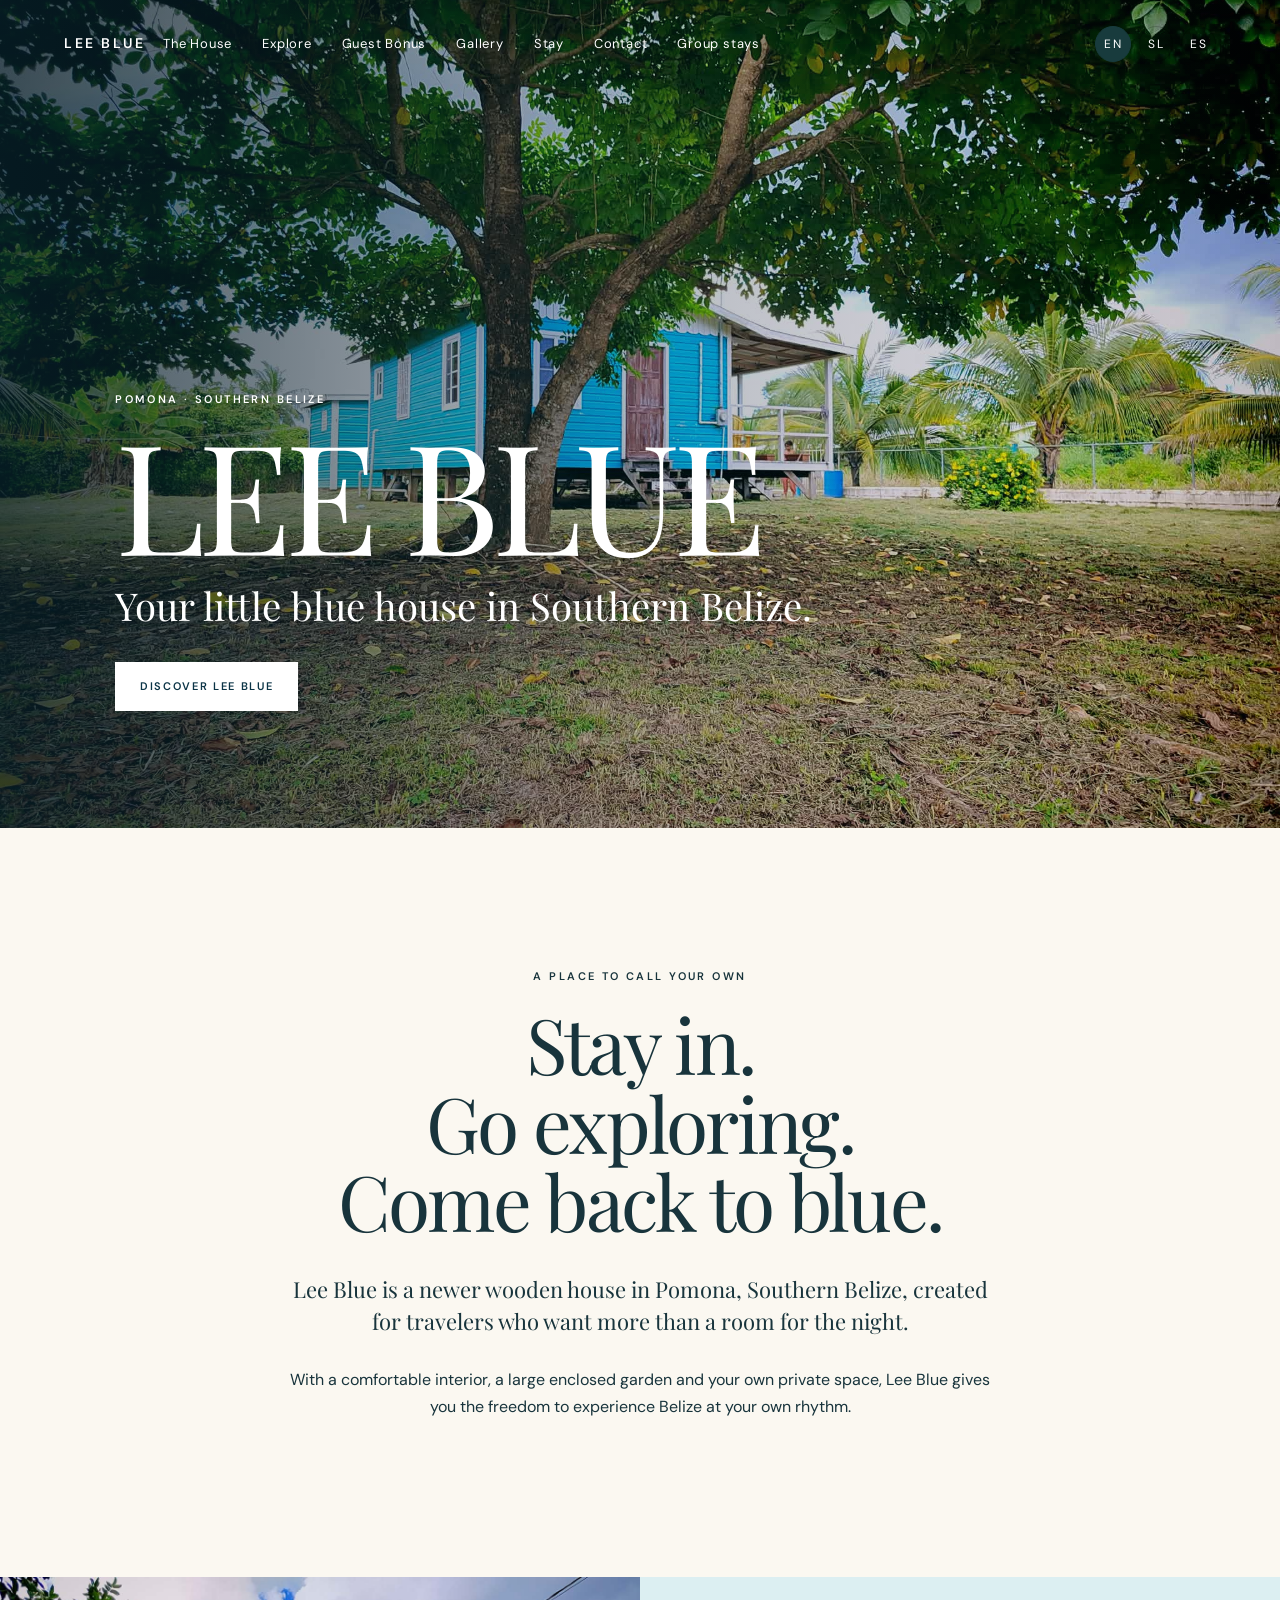
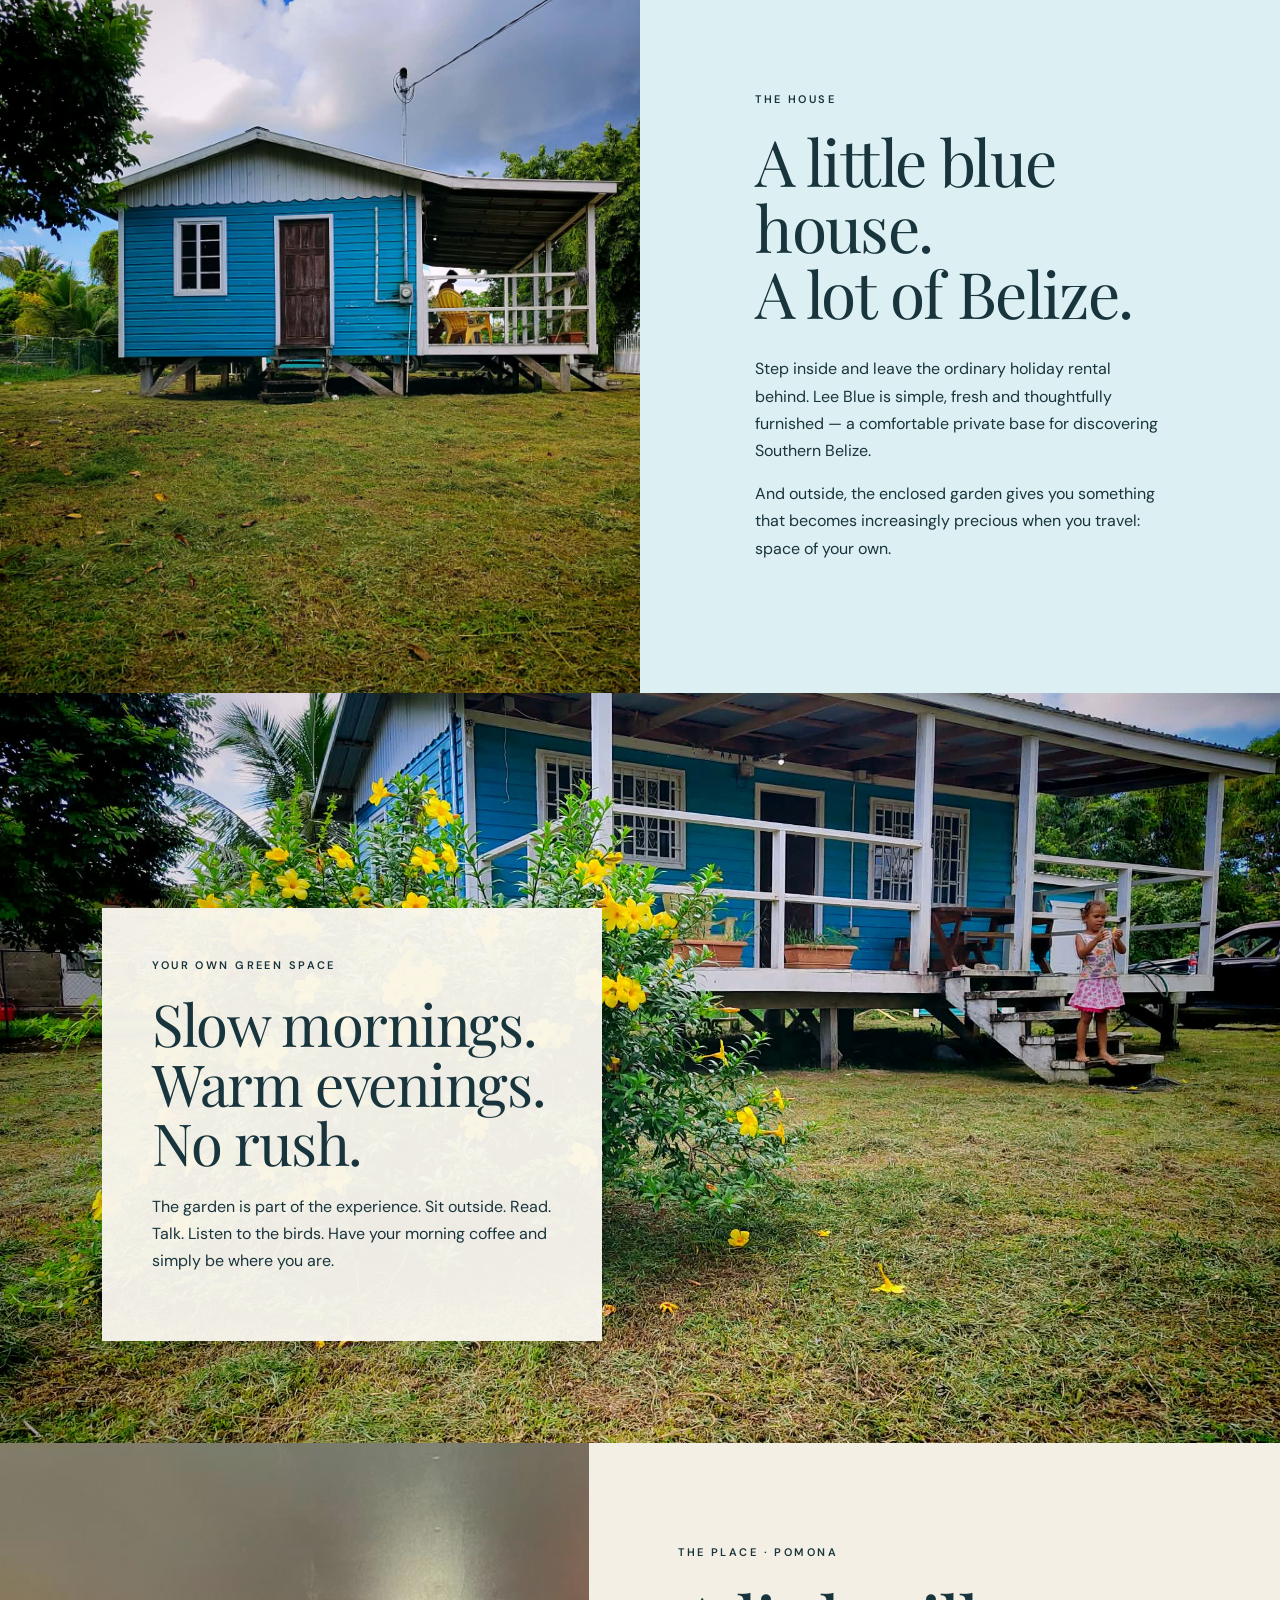
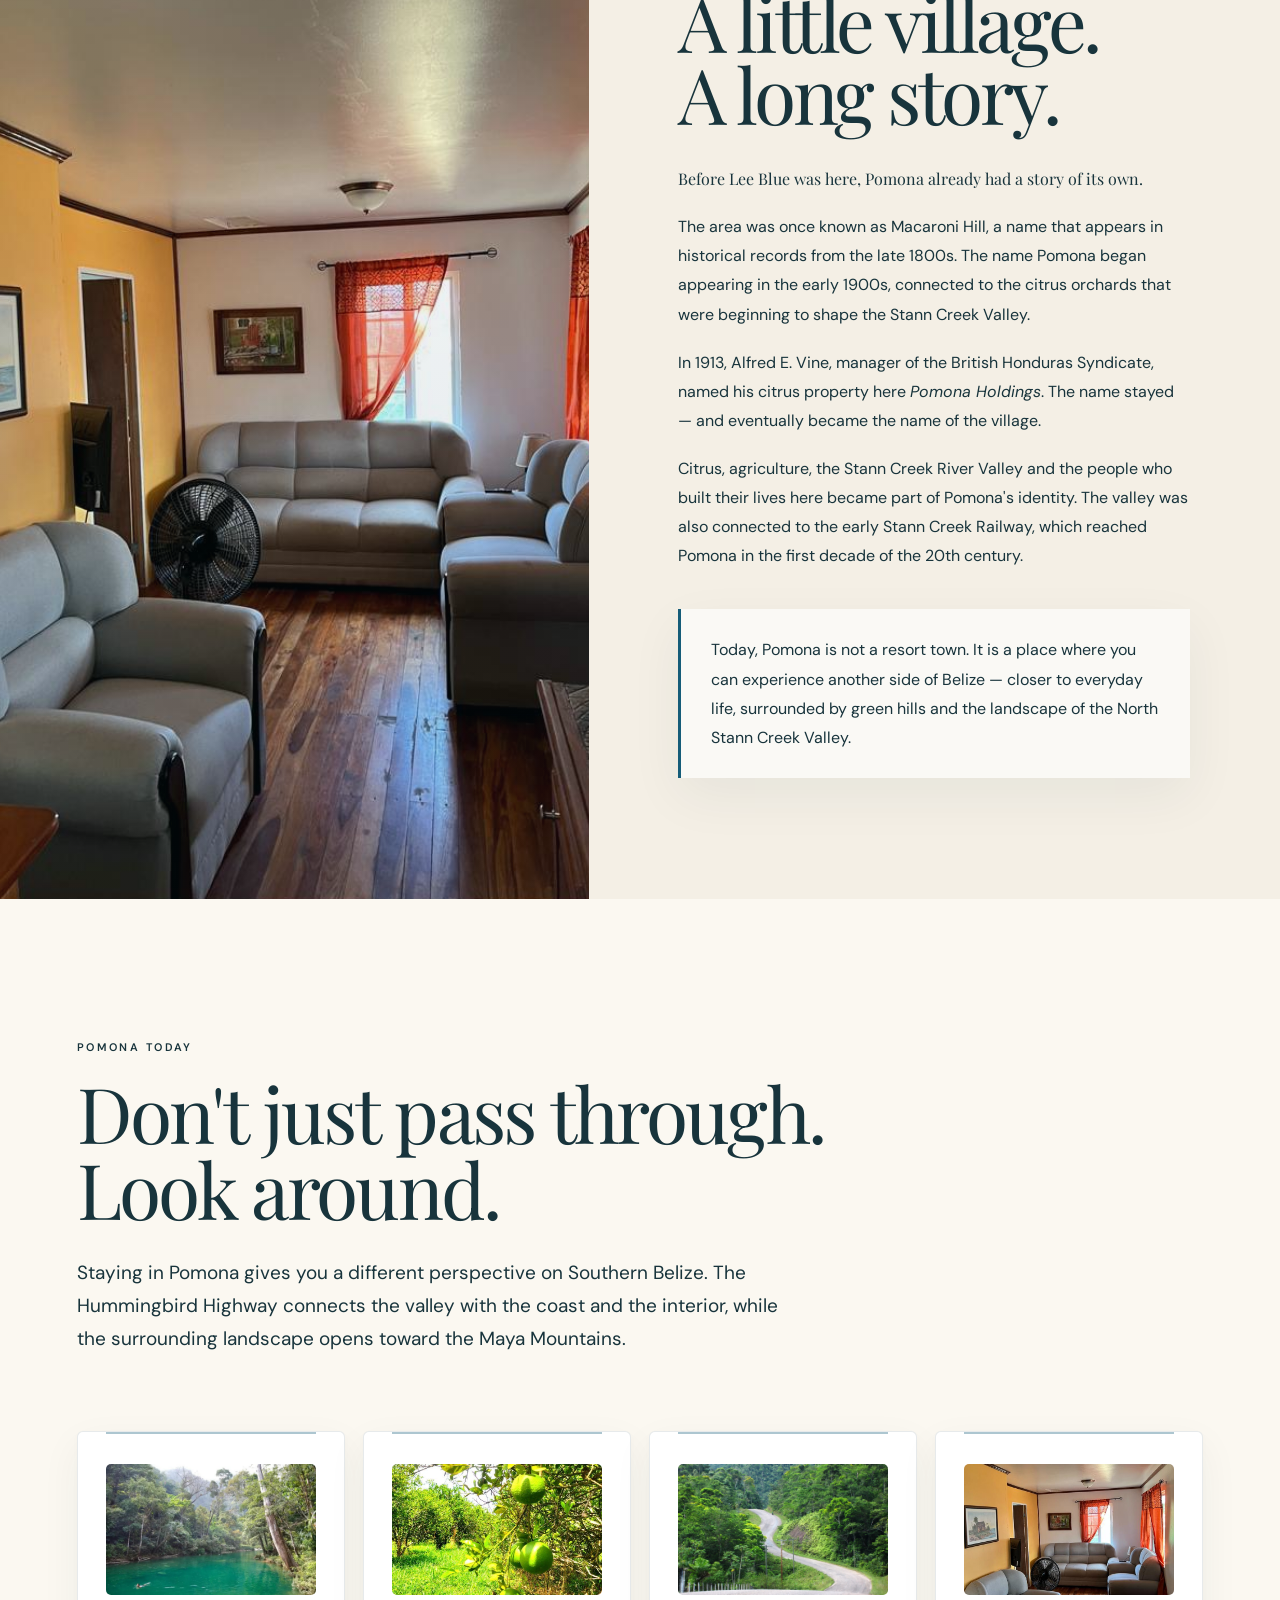
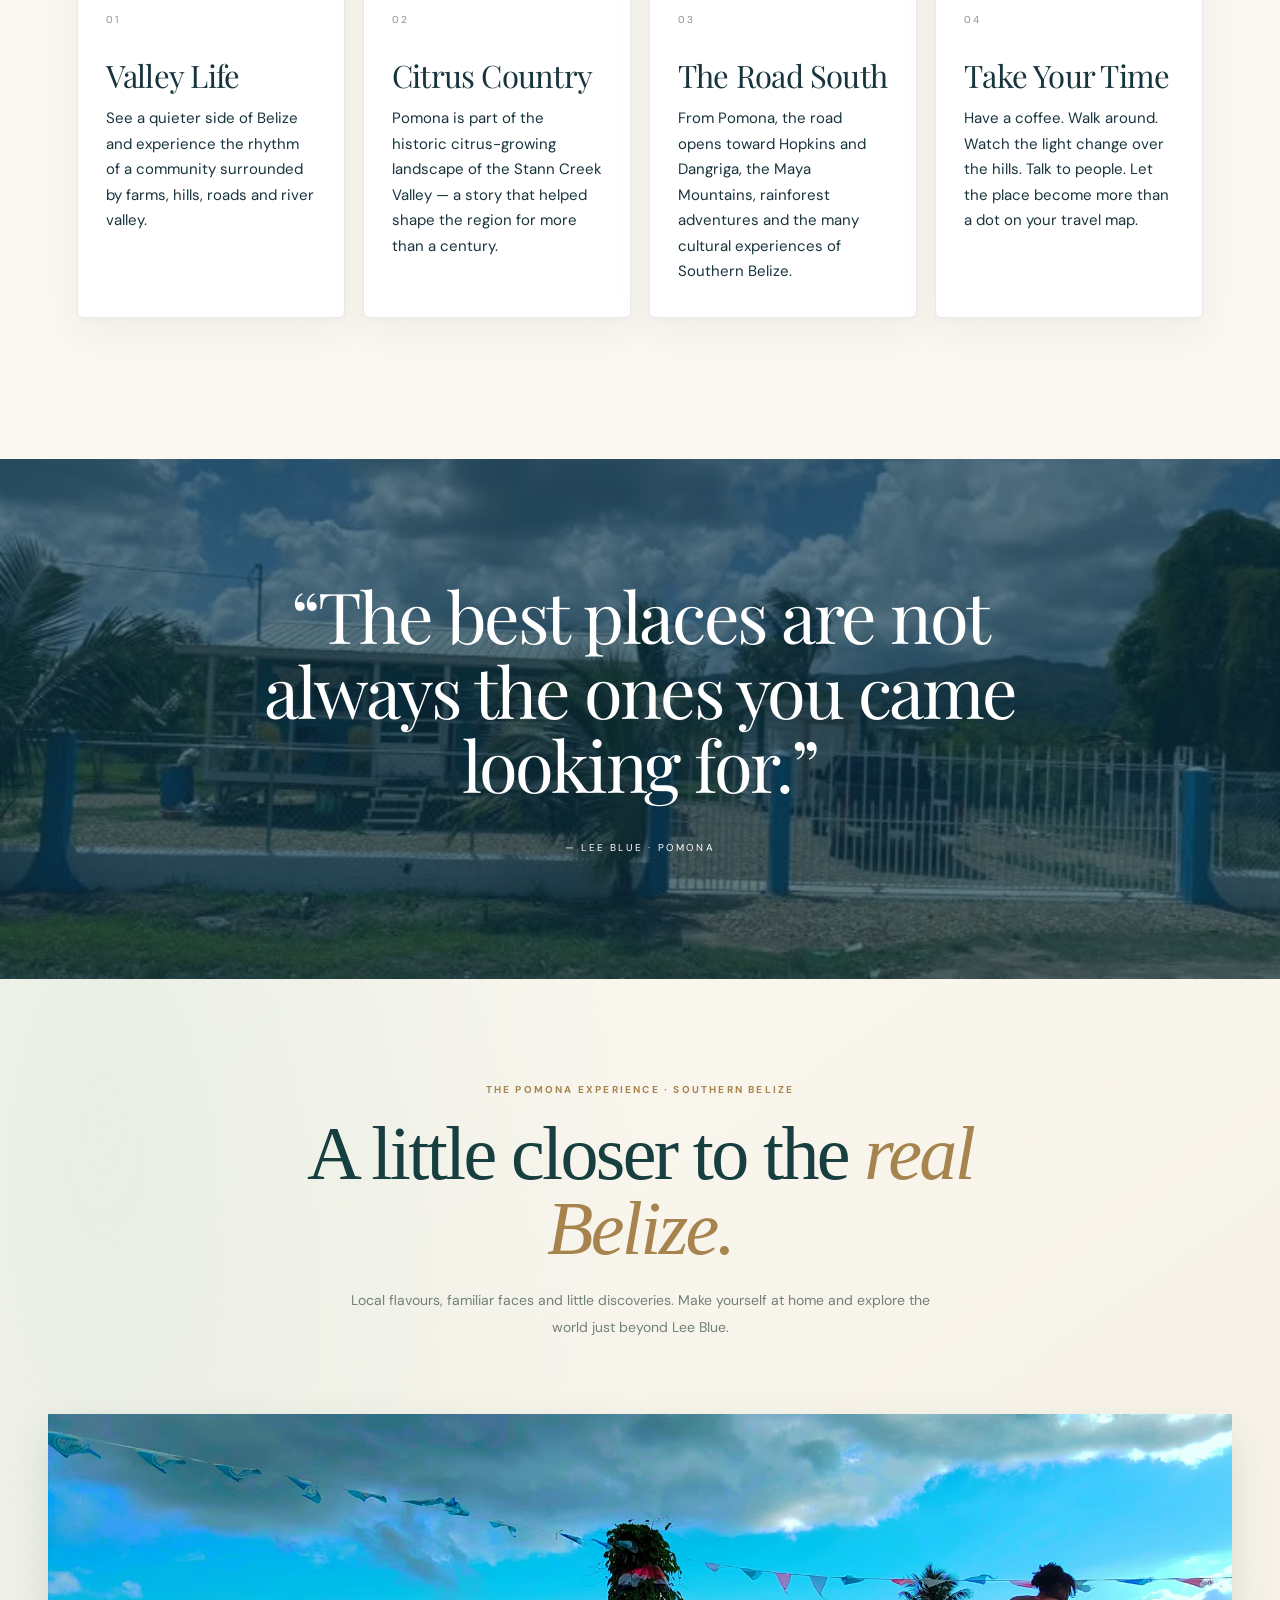
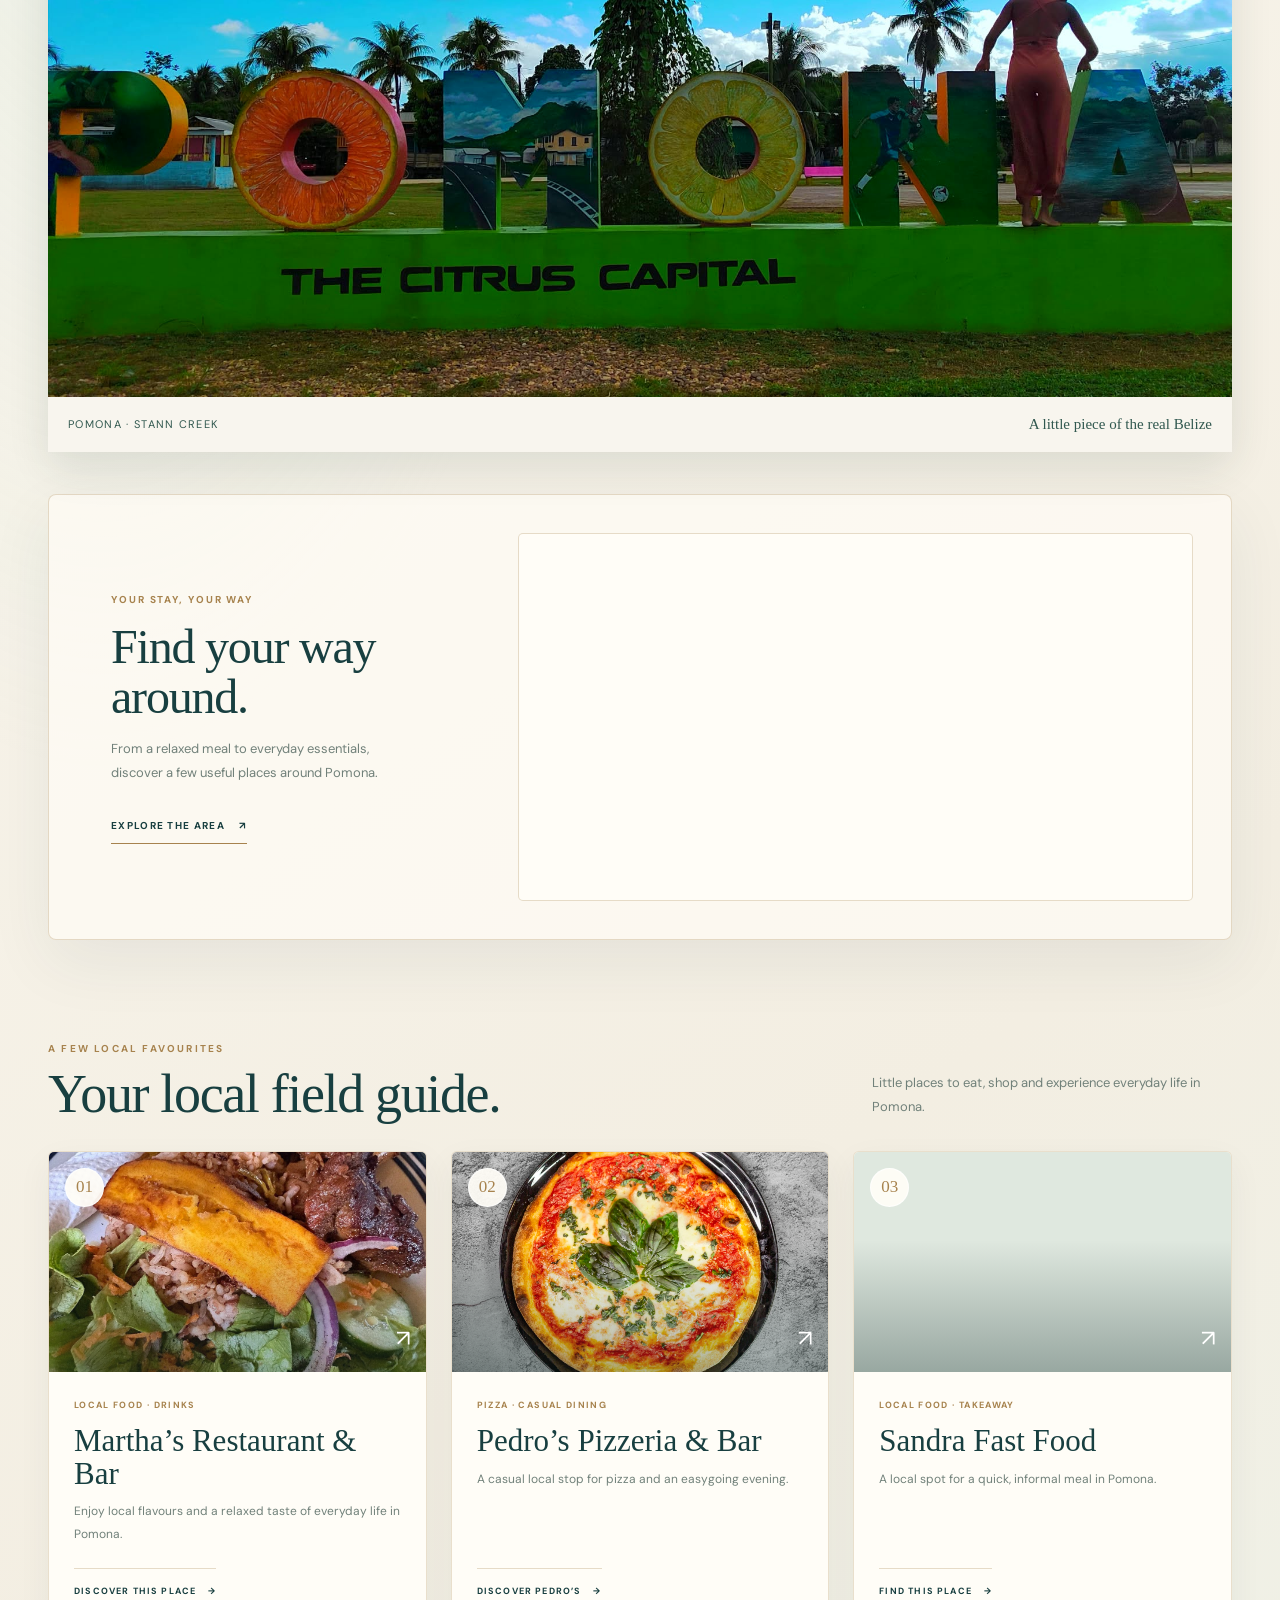
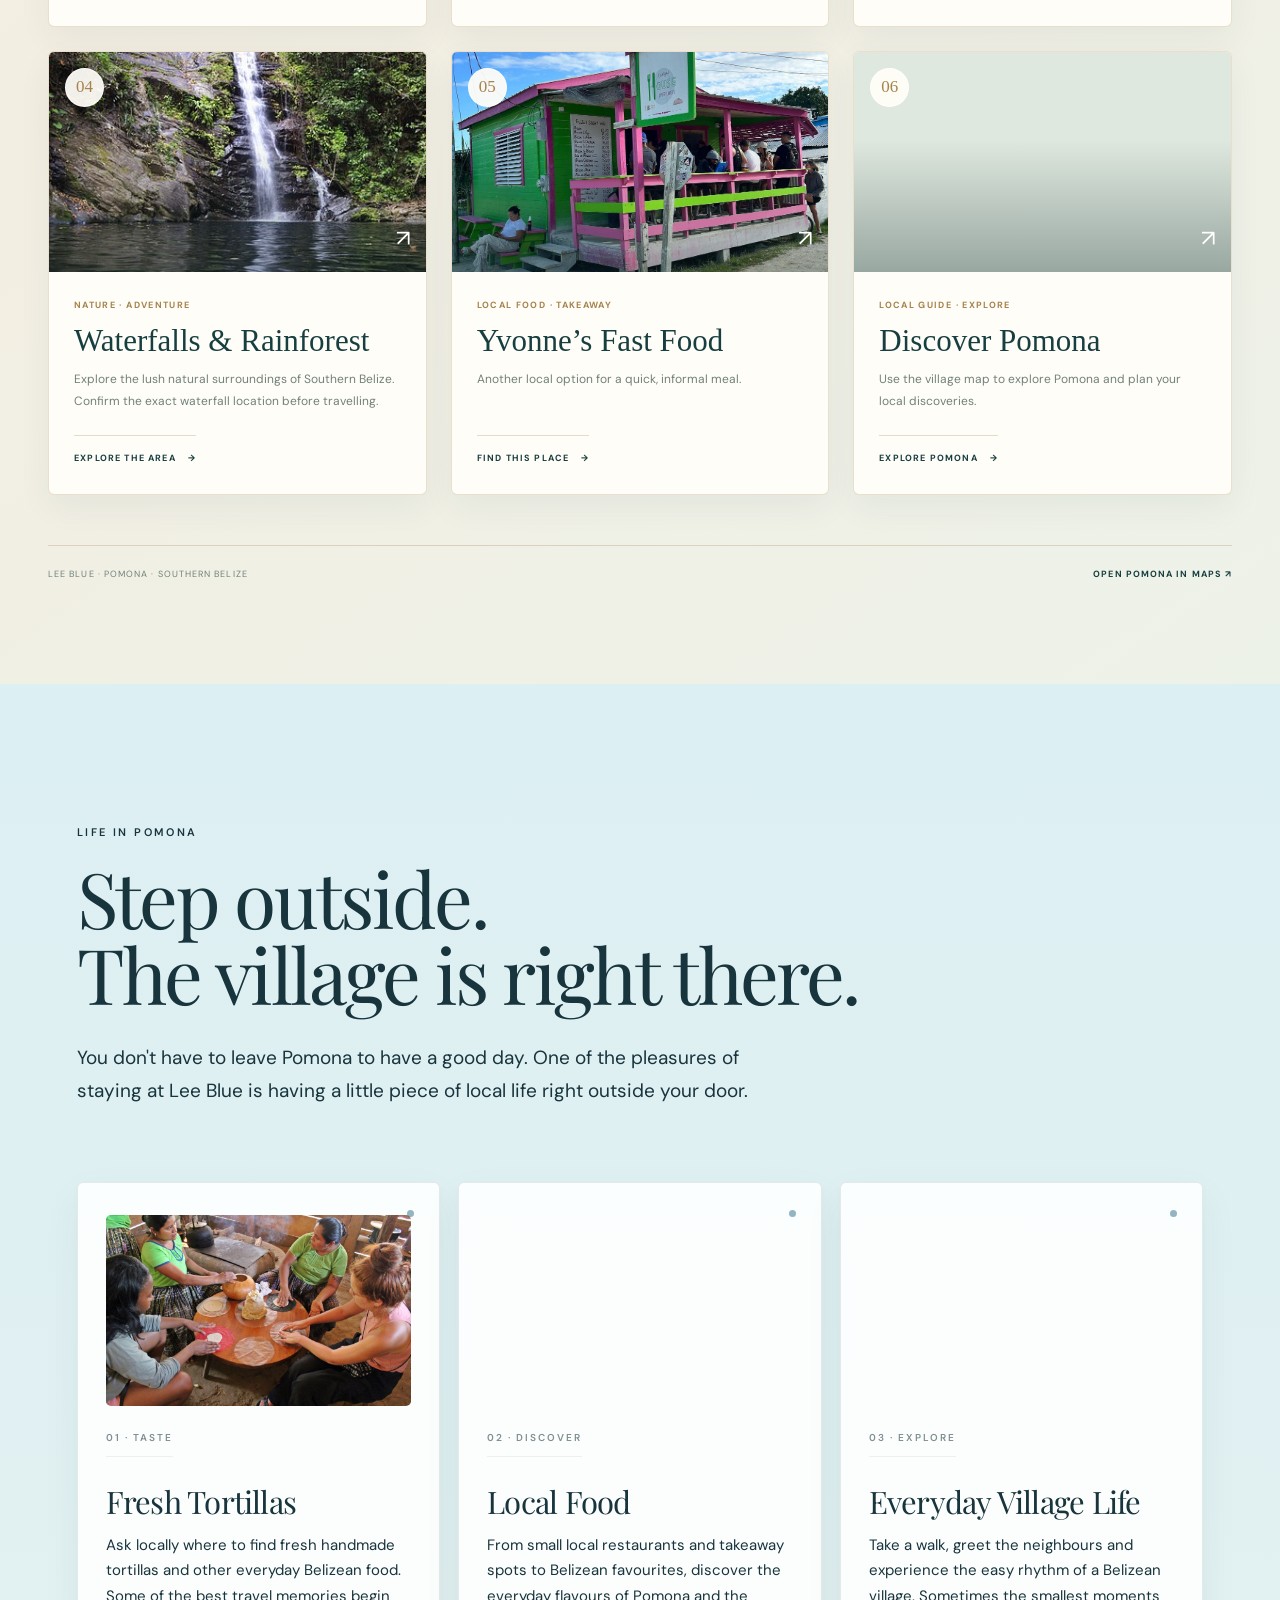
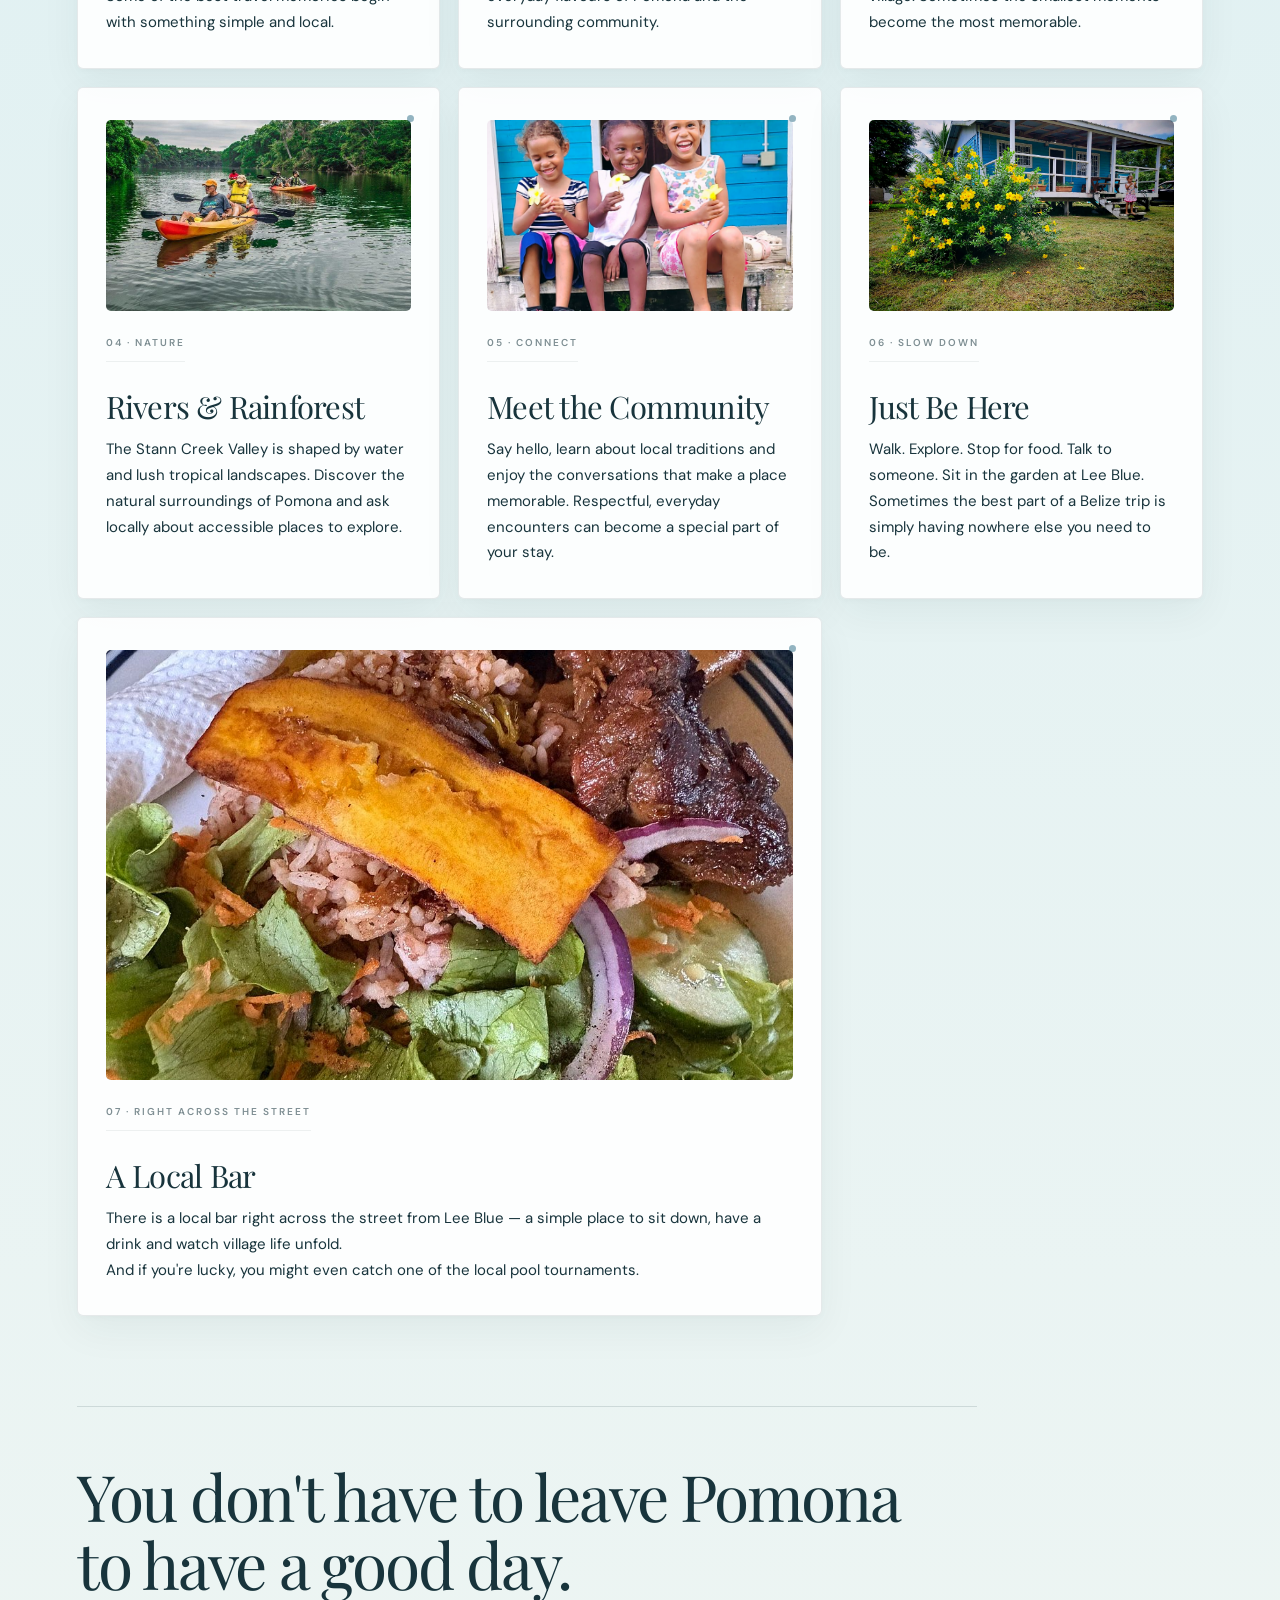
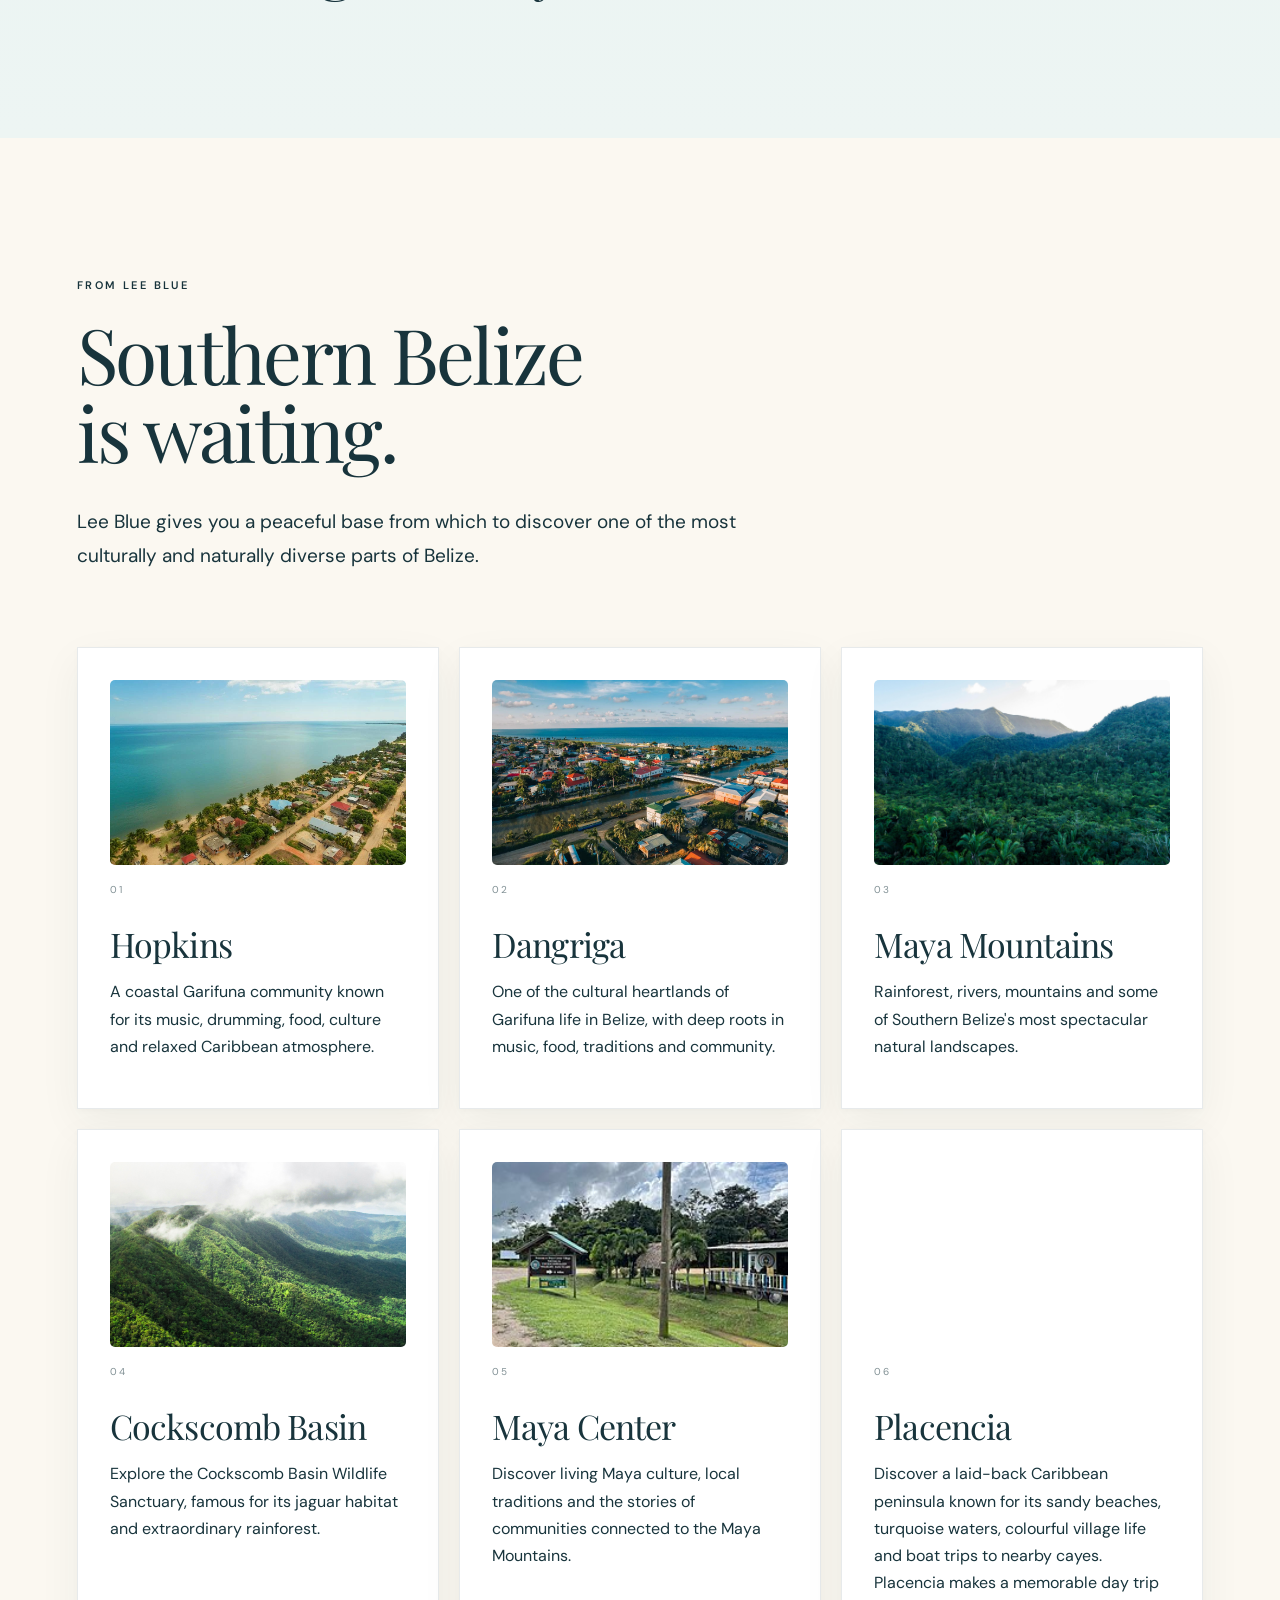
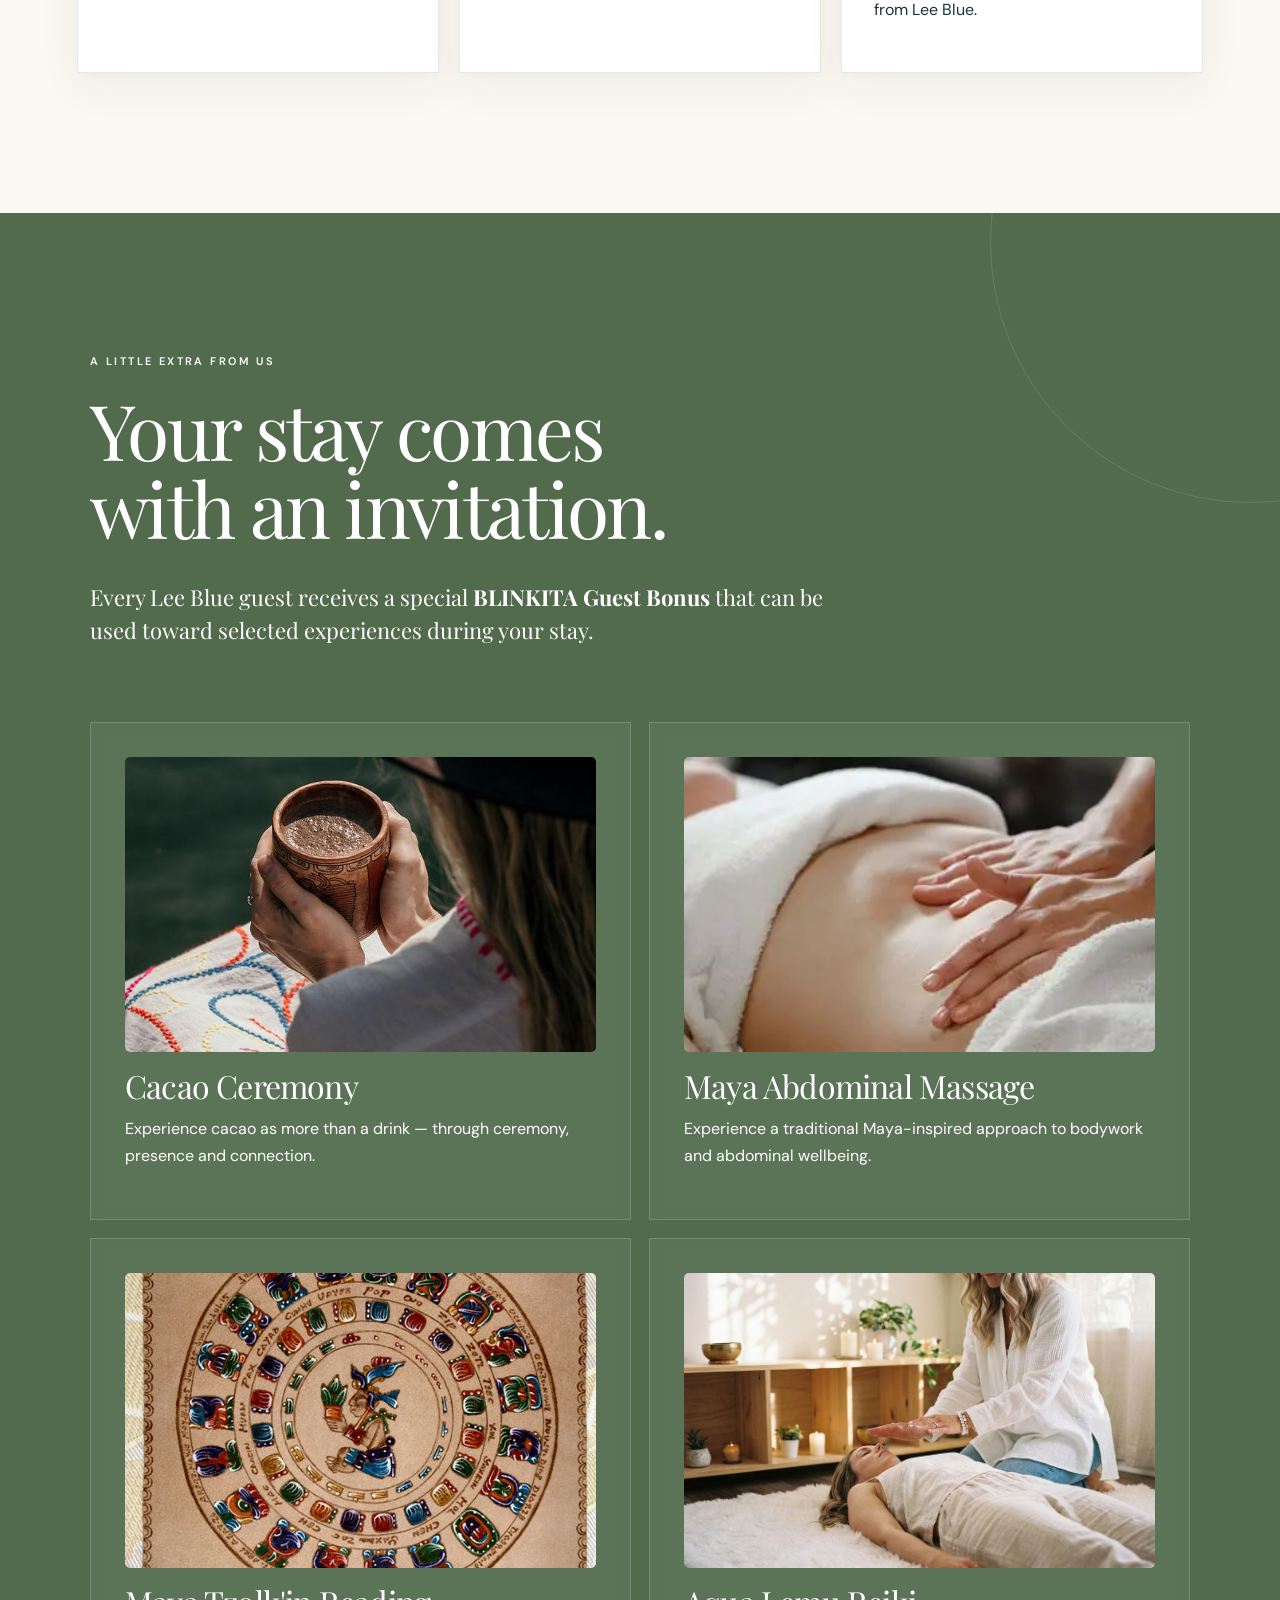
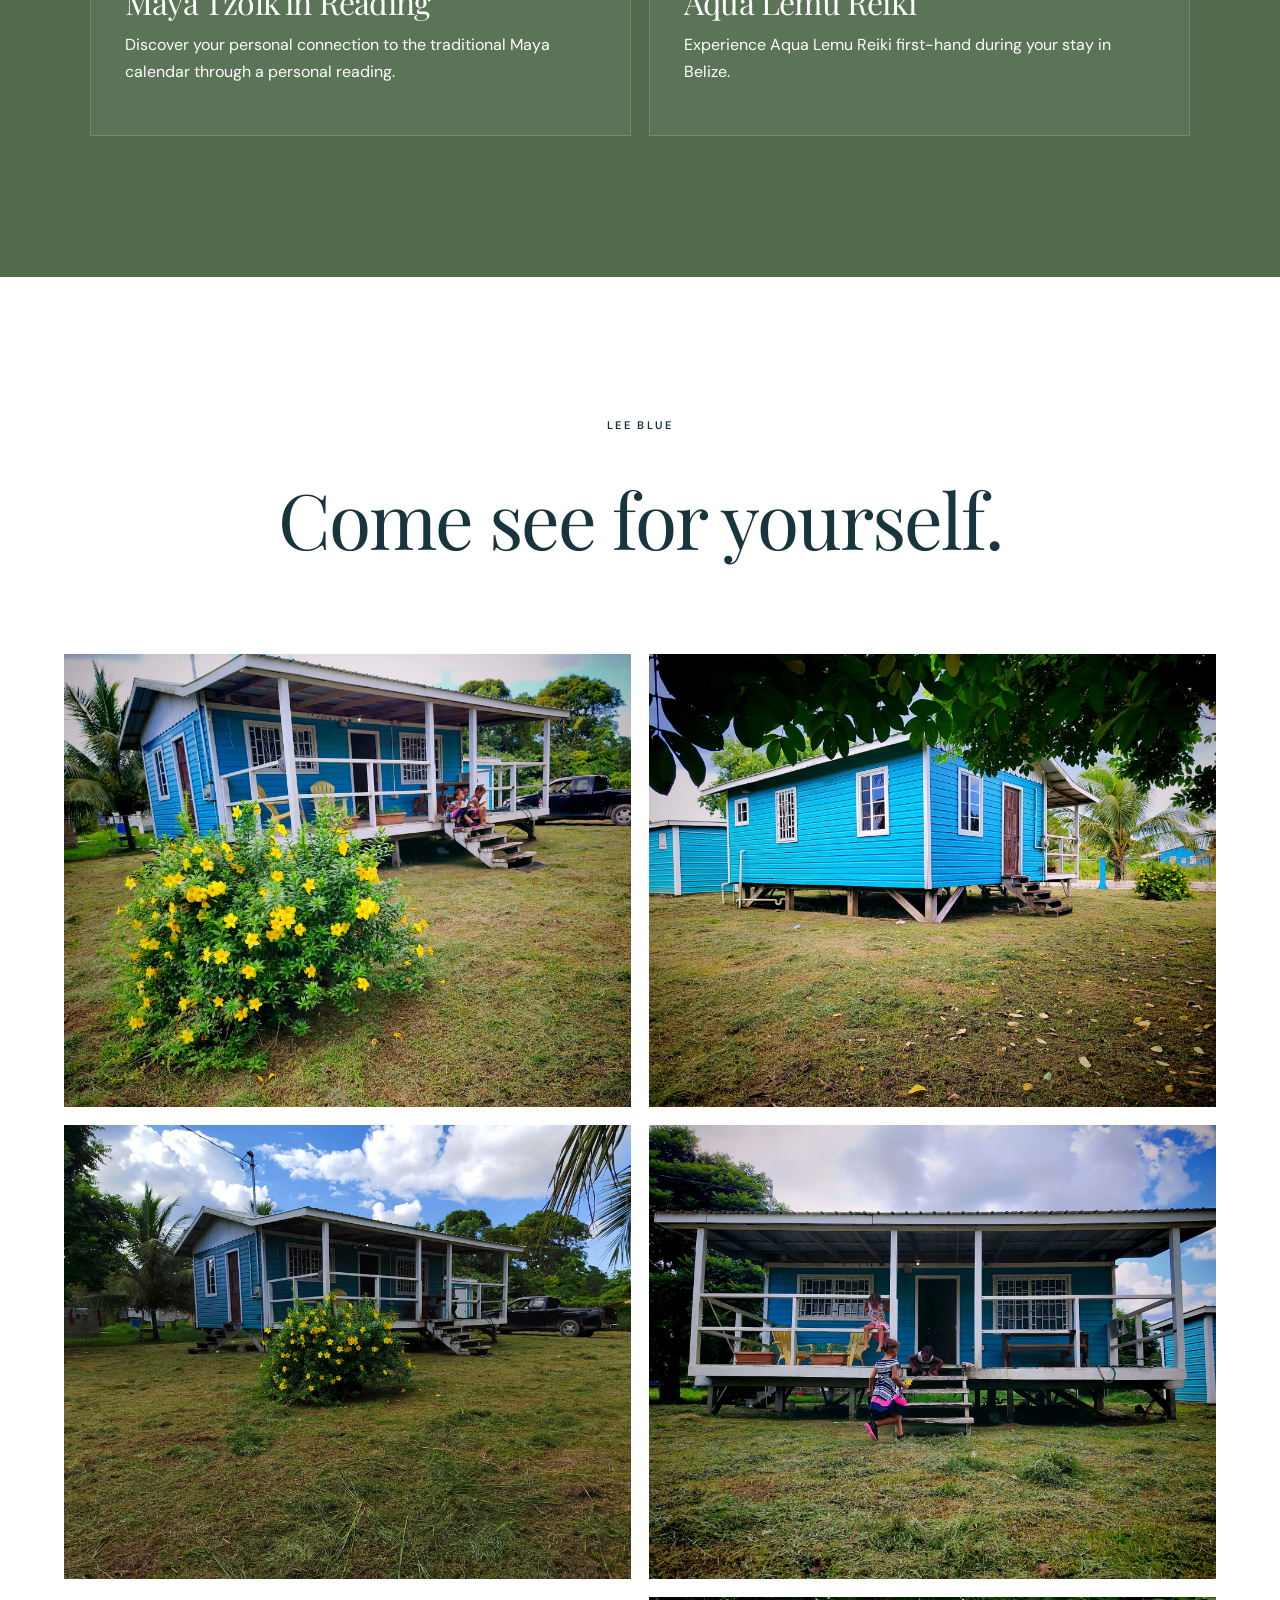
==== commit 241444c2: "Finalize valid image attributes" ====
--- a/index.html
+++ b/index.html
@@ -49,7 +49,7 @@
 </header>
 <main>
 <section class="hero">
-<img alt="Lee Blue house in Pomona, Southern Belize" src="images/pomona1.jpg"/ decoding="async" loading="eager" fetchpriority="high">
+<img alt="Lee Blue house in Pomona, Southern Belize" src="images/pomona1.jpg" decoding="async" loading="eager" fetchpriority="high">
 <div class="hero-overlay">
 <p class="eyebrow">POMONA · SOUTHERN BELIZE</p>
 <h1>LEE BLUE</h1>
@@ -78,7 +78,7 @@
 </section>
 <section class="split-section" id="house">
 <div class="image">
-<img alt="Interior of Lee Blue" src="images/pomona2.jpg"/ decoding="async" loading="lazy">
+<img alt="Interior of Lee Blue" src="images/pomona2.jpg" decoding="async" loading="lazy">
 </div>
 <div class="content">
 <p class="eyebrow">THE HOUSE</p>
@@ -96,7 +96,7 @@
 </div>
 </section>
 <section class="garden">
-<img alt="Lee Blue garden" src="images/pomona3.jpg"/ decoding="async" loading="lazy">
+<img alt="Lee Blue garden" src="images/pomona3.jpg" decoding="async" loading="lazy">
 <div class="garden-text">
 <p class="eyebrow">YOUR OWN GREEN SPACE</p>
 <h2>Slow mornings.<br/>Warm evenings.<br/>No rush.</h2>
@@ -109,7 +109,7 @@
 </section>
 <section class="pomona-story" id="pomona">
 <div class="pomona-image">
-<img alt="Pomona and the green landscape of Southern Belize" src="images/pomona8.jpg"/ decoding="async" loading="lazy">
+<img alt="Pomona and the green landscape of Southern Belize" src="images/pomona8.jpg" decoding="async" loading="lazy">
 </div>
 <div class="pomona-content">
 <p class="eyebrow">THE PLACE · POMONA</p>
@@ -163,7 +163,7 @@
 </div>
 <div class="pomona-cards">
 <article>
-<img alt="The green river valley around Southern Belize" data-auto-photo="rivervalley.jpg" src="images/rivervalley.jpg"/ decoding="async" loading="lazy">
+<img alt="The green river valley around Southern Belize" data-auto-photo="rivervalley.jpg" src="images/rivervalley.jpg" decoding="async" loading="lazy">
 <span>01</span>
 <h3>Valley Life</h3>
 <p>
@@ -172,7 +172,7 @@
                 </p>
 </article>
 <article>
-<img alt="Citrus-growing country in the Stann Creek Valley" data-auto-photo="citruscountry.jpg" src="images/citruscountry.jpg"/ decoding="async" loading="lazy">
+<img alt="Citrus-growing country in the Stann Creek Valley" data-auto-photo="citruscountry.jpg" src="images/citruscountry.jpg" decoding="async" loading="lazy">
 <span>02</span>
 <h3>Citrus Country</h3>
 <p>
@@ -182,7 +182,7 @@
                 </p>
 </article>
 <article>
-<img alt="Belize landscape and the road to discovery" data-auto-photo="belize.jpg" src="images/belize.jpg"/ decoding="async" loading="lazy">
+<img alt="Belize landscape and the road to discovery" data-auto-photo="belize.jpg" src="images/belize.jpg" decoding="async" loading="lazy">
 <span>03</span>
 <h3>The Road South</h3>
 <p>
@@ -192,7 +192,7 @@
                 </p>
 </article>
 <article>
-<img alt="The green landscape around Pomona" data-auto-photo="pomona8.jpg" src="images/pomona8.jpg"/ decoding="async" loading="lazy">
+<img alt="The green landscape around Pomona" data-auto-photo="pomona8.jpg" src="images/pomona8.jpg" decoding="async" loading="lazy">
 <span>04</span>
 <h3>Take Your Time</h3>
 <p>
@@ -227,7 +227,7 @@
             </p>
 </header>
 <figure class="lee-pomona-sign-banner">
-<img alt="Welcome to Pomona, Stann Creek, Belize" src="images/pomona-sign.jpg"/ decoding="async" loading="lazy">
+<img alt="Welcome to Pomona, Stann Creek, Belize" src="images/pomona-sign.jpg" decoding="async" loading="lazy">
 <figcaption>
 <span>POMONA · STANN CREEK</span>
 <span>A little piece of the real Belize</span>
@@ -260,7 +260,7 @@
 <div class="lee-guide-grid">
 <a class="lee-guide-card" href="https://www.google.com/maps/search/?api=1&amp;query=Martha's%20Restaurant%20and%20Bar%20Pomona%20Belize" rel="noopener" target="_blank">
 <div class="lee-guide-image">
-<img alt="Martha’s Restaurant and Bar in Pomona, Belize" src="images/martharestaurantbar.jpg"/ decoding="async" loading="lazy">
+<img alt="Martha’s Restaurant and Bar in Pomona, Belize" src="images/martharestaurantbar.jpg" decoding="async" loading="lazy">
 <span class="lee-guide-number">01</span>
 <span aria-hidden="true" class="lee-guide-arrow">↗</span>
 </div>
@@ -273,7 +273,7 @@
 </a>
 <a class="lee-guide-card" href="https://www.google.com/maps/search/?api=1&amp;query=Pedro's%20Pizzeria%20Bar%20Pomona%20Belize" rel="noopener" target="_blank">
 <div class="lee-guide-image">
-<img alt="Pedro’s Pizzeria and Bar in Pomona, Belize" src="images/pedro's-pizzeria.jpg"/ decoding="async" loading="lazy">
+<img alt="Pedro’s Pizzeria and Bar in Pomona, Belize" src="images/pedro's-pizzeria.jpg" decoding="async" loading="lazy">
 <span class="lee-guide-number">02</span>
 <span aria-hidden="true" class="lee-guide-arrow">↗</span>
 </div>
@@ -286,7 +286,7 @@
 </a>
 <a class="lee-guide-card" href="https://www.google.com/maps/search/?api=1&amp;query=Sandra%20Fast%20Food%20Pomona%20Belize" rel="noopener" target="_blank">
 <div class="lee-guide-image">
-<img alt="Sandra Fast Food in Pomona, Belize" src="images/pomona-sandrafastfood.jpg"/ decoding="async" loading="lazy">
+<img alt="Sandra Fast Food in Pomona, Belize" src="images/pomona-sandrafastfood.jpg" decoding="async" loading="lazy">
 <span class="lee-guide-number">03</span>
 <span aria-hidden="true" class="lee-guide-arrow">↗</span>
 </div>
@@ -299,7 +299,7 @@
 </a>
 <a class="lee-guide-card" href="https://www.google.com/maps/search/?api=1&amp;query=Waterfalls%20near%20Pomona%20Stann%20Creek%20Belize" rel="noopener" target="_blank">
 <div class="lee-guide-image">
-<img alt="Waterfall in the Pomona area; exact location to be confirmed" src="images/pomona-waterfalls.jpg"/ decoding="async" loading="lazy">
+<img alt="Waterfall in the Pomona area; exact location to be confirmed" src="images/pomona-waterfalls.jpg" decoding="async" loading="lazy">
 <span class="lee-guide-number">04</span>
 <span aria-hidden="true" class="lee-guide-arrow">↗</span>
 </div>
@@ -312,7 +312,7 @@
 </a>
 <a class="lee-guide-card" href="https://www.google.com/maps/search/?api=1&amp;query=Yvonne's%20Fast%20Food%20Pomona%20Belize" rel="noopener" target="_blank">
 <div class="lee-guide-image">
-<img alt="Yvonne’s Fast Food in Pomona, Belize" src="images/pomona-yvonnefastfood.jpg"/ decoding="async" loading="lazy">
+<img alt="Yvonne’s Fast Food in Pomona, Belize" src="images/pomona-yvonnefastfood.jpg" decoding="async" loading="lazy">
 <span class="lee-guide-number">05</span>
 <span aria-hidden="true" class="lee-guide-arrow">↗</span>
 </div>
@@ -325,7 +325,7 @@
 </a>
 <a class="lee-guide-card" href="https://www.google.com/maps/search/?api=1&amp;query=Pomona%20Stann%20Creek%20Belize" rel="noopener" target="_blank">
 <div class="lee-guide-image">
-<img alt="Map of Pomona, Belize" src="images/pomona-map.jpg"/ decoding="async" loading="lazy">
+<img alt="Map of Pomona, Belize" src="images/pomona-map.jpg" decoding="async" loading="lazy">
 <span class="lee-guide-number">06</span>
 <span aria-hidden="true" class="lee-guide-arrow">↗</span>
 </div>
@@ -362,43 +362,43 @@
 </div>
 <div class="pomona-life-grid">
 <article class="life-card">
-<img alt="Fresh handmade tortillas" data-auto-photo="freshtortillias.jpg" src="images/freshtortillias.jpg"/ decoding="async" loading="lazy">
+<img alt="Fresh handmade tortillas" data-auto-photo="freshtortillias.jpg" src="images/freshtortillias.jpg" decoding="async" loading="lazy">
 <span>01 · TASTE</span>
 <h3>Fresh Tortillas</h3>
 <p>Ask locally where to find fresh handmade tortillas and other everyday Belizean food. Some of the best travel memories begin with something simple and local.</p>
 </article>
 <article class="life-card">
-<img alt="Belizean hudut, a traditional local dish" data-auto-photo="hopkins-garifuna-hudut.jpg" src="images/hopkins-garifuna-hudut.jpg"/ decoding="async" loading="lazy">
+<img alt="Belizean hudut, a traditional local dish" data-auto-photo="hopkins-garifuna-hudut.jpg" src="images/hopkins-garifuna-hudut.jpg" decoding="async" loading="lazy">
 <span>02 · DISCOVER</span>
 <h3>Local Food</h3>
 <p>From small local restaurants and takeaway spots to Belizean favourites, discover the everyday flavours of Pomona and the surrounding community.</p>
 </article>
 <article class="life-card">
-<img alt="Everyday life in a Belizean village" data-auto-photo="everydayvillagelife.jpg" src="images/everydayvillagelife.jpg"/ decoding="async" loading="lazy">
+<img alt="Everyday life in a Belizean village" data-auto-photo="everydayvillagelife.jpg" src="images/everydayvillagelife.jpg" decoding="async" loading="lazy">
 <span>03 · EXPLORE</span>
 <h3>Everyday Village Life</h3>
 <p>Take a walk, greet the neighbours and experience the easy rhythm of a Belizean village. Sometimes the smallest moments become the most memorable.</p>
 </article>
 <article class="life-card">
-<img alt="Paddling on a river in tropical Belize" data-auto-photo="riverpaddling.jpg" src="images/riverpaddling.jpg"/ decoding="async" loading="lazy">
+<img alt="Paddling on a river in tropical Belize" data-auto-photo="riverpaddling.jpg" src="images/riverpaddling.jpg" decoding="async" loading="lazy">
 <span>04 · NATURE</span>
 <h3>Rivers &amp; Rainforest</h3>
 <p>The Stann Creek Valley is shaped by water and lush tropical landscapes. Discover the natural surroundings of Pomona and ask locally about accessible places to explore.</p>
 </article>
 <article class="life-card">
-<img alt="Children in the Pomona community" data-auto-photo="pomona-kids.jpg" src="images/pomona-kids.jpg"/ decoding="async" loading="lazy">
+<img alt="Children in the Pomona community" data-auto-photo="pomona-kids.jpg" src="images/pomona-kids.jpg" decoding="async" loading="lazy">
 <span>05 · CONNECT</span>
 <h3>Meet the Community</h3>
 <p>Say hello, learn about local traditions and enjoy the conversations that make a place memorable. Respectful, everyday encounters can become a special part of your stay.</p>
 </article>
 <article class="life-card">
-<img alt="The garden at Lee Blue" data-auto-photo="pomona3.jpg" src="images/pomona3.jpg"/ decoding="async" loading="lazy">
+<img alt="The garden at Lee Blue" data-auto-photo="pomona3.jpg" src="images/pomona3.jpg" decoding="async" loading="lazy">
 <span>06 · SLOW DOWN</span>
 <h3>Just Be Here</h3>
 <p>Walk. Explore. Stop for food. Talk to someone. Sit in the garden at Lee Blue. Sometimes the best part of a Belize trip is simply having nowhere else you need to be.</p>
 </article>
 <article class="life-card life-card-wide">
-<img alt="Martha's Restaurant and Bar in Pomona" data-auto-photo="martharestaurantbar.jpg" src="images/martharestaurantbar.jpg"/ decoding="async" loading="lazy">
+<img alt="Martha's Restaurant and Bar in Pomona" data-auto-photo="martharestaurantbar.jpg" src="images/martharestaurantbar.jpg" decoding="async" loading="lazy">
 <span>07 · RIGHT ACROSS THE STREET</span>
 <h3>A Local Bar</h3>
 <p>There is a local bar right across the street from Lee Blue — a simple place to sit down, have a drink and watch village life unfold.</p>
@@ -424,7 +424,7 @@
 </div>
 <div class="places">
 <article>
-<img alt="Hopkins, a Garifuna coastal community in Belize" data-auto-photo="hopkins.jpg" src="images/hopkins.jpg"/ decoding="async" loading="lazy">
+<img alt="Hopkins, a Garifuna coastal community in Belize" data-auto-photo="hopkins.jpg" src="images/hopkins.jpg" decoding="async" loading="lazy">
 <span>01</span>
 <h3>Hopkins</h3>
 <p>
@@ -433,7 +433,7 @@
             </p>
 </article>
 <article>
-<img alt="Dangriga in Southern Belize" data-auto-photo="dangriga.jpg" src="images/dangriga.jpg"/ decoding="async" loading="lazy">
+<img alt="Dangriga in Southern Belize" data-auto-photo="dangriga.jpg" src="images/dangriga.jpg" decoding="async" loading="lazy">
 <span>02</span>
 <h3>Dangriga</h3>
 <p>
@@ -442,7 +442,7 @@
             </p>
 </article>
 <article>
-<img alt="The Maya Mountains of Belize" data-auto-photo="mayamountains.jpg" src="images/mayamountains.jpg"/ decoding="async" loading="lazy">
+<img alt="The Maya Mountains of Belize" data-auto-photo="mayamountains.jpg" src="images/mayamountains.jpg" decoding="async" loading="lazy">
 <span>03</span>
 <h3>Maya Mountains</h3>
 <p>
@@ -451,7 +451,7 @@
             </p>
 </article>
 <article>
-<img alt="Rainforest landscape in the Cockscomb Basin area of Belize" data-auto-photo="cockscombbasin.jpg" src="images/cockscombbasin.jpg"/ decoding="async" loading="lazy">
+<img alt="Rainforest landscape in the Cockscomb Basin area of Belize" data-auto-photo="cockscombbasin.jpg" src="images/cockscombbasin.jpg" decoding="async" loading="lazy">
 <span>04</span>
 <h3>Cockscomb Basin</h3>
 <p>
@@ -460,7 +460,7 @@
             </p>
 </article>
 <article>
-<img alt="Maya Center community in Southern Belize" data-auto-photo="mayacentre.jpg" src="images/mayacentre.jpg"/ decoding="async" loading="lazy">
+<img alt="Maya Center community in Southern Belize" data-auto-photo="mayacentre.jpg" src="images/mayacentre.jpg" decoding="async" loading="lazy">
 <span>05</span>
 <h3>Maya Center</h3>
 <p>
@@ -469,7 +469,7 @@
             </p>
 </article>
 <article>
-<img alt="Placencia peninsula on the Caribbean coast of Belize" data-auto-photo="placencia.jpg" src="images/placencia.jpg"/ decoding="async" loading="lazy">
+<img alt="Placencia peninsula on the Caribbean coast of Belize" data-auto-photo="placencia.jpg" src="images/placencia.jpg" decoding="async" loading="lazy">
 <span>06</span>
 <h3>Placencia</h3>
 <p>
@@ -494,7 +494,7 @@
         </p>
 <div class="experiences">
 <div>
-<img alt="Cacao ceremony experience" data-auto-photo="ceremonialcacao.jpg" src="images/ceremonialcacao.jpg"/ decoding="async" loading="lazy">
+<img alt="Cacao ceremony experience" data-auto-photo="ceremonialcacao.jpg" src="images/ceremonialcacao.jpg" decoding="async" loading="lazy">
 <h3>Cacao Ceremony</h3>
 <p>
                     Experience cacao as more than a drink —
@@ -502,7 +502,7 @@
                 </p>
 </div>
 <div>
-<img alt="Maya abdominal massage experience" data-auto-photo="mayaabdominalmassage.webp" src="images/mayaabdominalmassage.webp"/ decoding="async" loading="lazy">
+<img alt="Maya abdominal massage experience" data-auto-photo="mayaabdominalmassage.webp" src="images/mayaabdominalmassage.webp" decoding="async" loading="lazy">
 <h3>Maya Abdominal Massage</h3>
 <p>
                     Experience a traditional Maya-inspired approach
@@ -510,7 +510,7 @@
                 </p>
 </div>
 <div>
-<img alt="Traditional Maya Tzolk'in personal reading" data-auto-photo="mayatzolkinreading.jpg" src="images/mayatzolkinreading.jpg"/ decoding="async" loading="lazy">
+<img alt="Traditional Maya Tzolk'in personal reading" data-auto-photo="mayatzolkinreading.jpg" src="images/mayatzolkinreading.jpg" decoding="async" loading="lazy">
 <h3>Maya Tzolk'in Reading</h3>
 <p>
                     Discover your personal connection to the traditional
@@ -518,7 +518,7 @@
                 </p>
 </div>
 <div>
-<img alt="Aqua Lemu Reiki experience" data-auto-photo="aqualemureiki.jpg" src="images/aqualemureiki.jpg"/ decoding="async" loading="lazy">
+<img alt="Aqua Lemu Reiki experience" data-auto-photo="aqualemureiki.jpg" src="images/aqualemureiki.jpg" decoding="async" loading="lazy">
 <h3>Aqua Lemu Reiki</h3>
 <p>
                     Experience Aqua Lemu Reiki first-hand
@@ -534,13 +534,13 @@
 <h2>Come see for yourself.</h2>
 </div>
 <div class="gallery-grid">
-<img alt="Lee Blue" src="images/pomona4.jpg"/ decoding="async" loading="lazy">
-<img alt="Lee Blue" src="images/pomona5.jpg"/ decoding="async" loading="lazy">
-<img alt="Lee Blue" src="images/pomona6.jpg"/ decoding="async" loading="lazy">
-<img alt="Lee Blue" src="images/pomona7.jpg"/ decoding="async" loading="lazy">
-<img alt="Pomona Kids" src="images/pomona-kids.jpg"/ decoding="async" loading="lazy">
-<img alt="Lee Blue" src="images/pomona1.jpg"/ decoding="async" loading="lazy">
-<img alt="Lee Blue" src="images/pomona8.jpg"/ decoding="async" loading="lazy">
+<img alt="Lee Blue" src="images/pomona4.jpg" decoding="async" loading="lazy">
+<img alt="Lee Blue" src="images/pomona5.jpg" decoding="async" loading="lazy">
+<img alt="Lee Blue" src="images/pomona6.jpg" decoding="async" loading="lazy">
+<img alt="Lee Blue" src="images/pomona7.jpg" decoding="async" loading="lazy">
+<img alt="Pomona Kids" src="images/pomona-kids.jpg" decoding="async" loading="lazy">
+<img alt="Lee Blue" src="images/pomona1.jpg" decoding="async" loading="lazy">
+<img alt="Lee Blue" src="images/pomona8.jpg" decoding="async" loading="lazy">
 </div>
 </section>
 <section class="contact-section" id="house-rules"><div class="contact-inner">
@@ -562,10 +562,10 @@
 <p class="retreat-note">Every retreat is planned individually. Dates, group size, services and final pricing are confirmed in a tailored proposal.</p>
 </div>
 <div class="retreat-hero-visual">
-<img class="retreat-image-main" src="images/mayatzolkinreading.jpg" alt="A personal reading of the traditional Maya Tzolk'in calendar"/ decoding="async" loading="lazy">
+<img class="retreat-image-main" src="images/mayatzolkinreading.jpg" alt="A personal reading of the traditional Maya Tzolk'in calendar" decoding="async" loading="lazy">
 <div class="retreat-image-stack">
-<img src="images/ceremonialcacao.jpg" alt="Cacao gathering"/ decoding="async" loading="lazy">
-<img src="images/mayamountains.jpg" alt="The Maya Mountains of Belize"/ decoding="async" loading="lazy">
+<img src="images/ceremonialcacao.jpg" alt="Cacao gathering" decoding="async" loading="lazy">
+<img src="images/mayamountains.jpg" alt="The Maya Mountains of Belize" decoding="async" loading="lazy">
 </div>
 <span class="retreat-image-caption">A DIFFERENT KIND OF BELIZE EXPERIENCE</span>
 </div>
@@ -573,7 +573,7 @@
 <div class="retreat-divider"><span>FOUR WAYS TO EXPERIENCE LEE BLUE</span></div>
 <div class="retreat-offer-grid">
 <article class="retreat-offer retreat-offer-featured" id="living-time-retreat">
-<img src="images/mayatzolkinreading.jpg" alt="Traditional Maya Tzolk'in personal reading"/ decoding="async" loading="lazy">
+<img src="images/mayatzolkinreading.jpg" alt="Traditional Maya Tzolk'in personal reading" decoding="async" loading="lazy">
 <div class="retreat-offer-body">
 <span class="retreat-offer-label">SIGNATURE EXPERIENCE · 7 DAYS / 6 NIGHTS</span>
 <h3>The Living Time Retreat</h3>
@@ -584,7 +584,7 @@
 </div>
 </article>
 <article class="retreat-offer">
-<img src="images/mayaabdominalmassage.webp" alt="Maya abdominal massage experience"/ decoding="async" loading="lazy">
+<img src="images/mayaabdominalmassage.webp" alt="Maya abdominal massage experience" decoding="async" loading="lazy">
 <div class="retreat-offer-body">
 <span class="retreat-offer-label">PRIVATE JOURNEY · PERSONALISED</span>
 <h3>Maya &amp; Body Wisdom</h3>
@@ -595,7 +595,7 @@
 </div>
 </article>
 <article class="retreat-offer">
-<img src="images/aqualemureiki.jpg" alt="Aqua Lemu Reiki experience by the Caribbean Sea"/ decoding="async" loading="lazy">
+<img src="images/aqualemureiki.jpg" alt="Aqua Lemu Reiki experience by the Caribbean Sea" decoding="async" loading="lazy">
 <div class="retreat-offer-body">
 <span class="retreat-offer-label">FOR FACILITATORS &amp; GROUP LEADERS</span>
 <h3>Host Your Own Retreat</h3>
@@ -605,13 +605,13 @@
 <a href="#contact" class="retreat-text-link">DISCUSS YOUR GROUP RETREAT <span aria-hidden="true">→</span></a>
 </div>
 </article>
-<article class="retreat-offer"><img src="images/mayacentre.jpg" alt="Cultural learning and local traditions in Belize"/ decoding="async" loading="lazy"><div class="retreat-offer-body"><span class="retreat-offer-label">LOCAL CULTURE · BY ARRANGEMENT</span><h3>Maya &amp; Garifuna Cultural Experience</h3><p>Discover the living cultures of Belize through time with local Maya and Garifuna hosts. Each experience is shaped with the people sharing it and may include food, stories, music, drumming, crafts or a community visit, depending on availability.</p><ul><li>Meet local hosts and hear their stories</li><li>Explore food, music and traditions shared by the hosts</li><li>Choose a cultural visit suited to your interests</li><li>Respectful, small-scale experiences arranged in advance</li></ul><p class="retreat-investment">A locally hosted experience · Pricing on request</p><a href="#contact" class="retreat-text-link">ASK ABOUT CULTURAL EXPERIENCES <span aria-hidden="true">→</span></a></div></article>
+<article class="retreat-offer"><img src="images/mayacentre.jpg" alt="Cultural learning and local traditions in Belize" decoding="async" loading="lazy"><div class="retreat-offer-body"><span class="retreat-offer-label">LOCAL CULTURE · BY ARRANGEMENT</span><h3>Maya &amp; Garifuna Cultural Experience</h3><p>Discover the living cultures of Belize through time with local Maya and Garifuna hosts. Each experience is shaped with the people sharing it and may include food, stories, music, drumming, crafts or a community visit, depending on availability.</p><ul><li>Meet local hosts and hear their stories</li><li>Explore food, music and traditions shared by the hosts</li><li>Choose a cultural visit suited to your interests</li><li>Respectful, small-scale experiences arranged in advance</li></ul><p class="retreat-investment">A locally hosted experience · Pricing on request</p><a href="#contact" class="retreat-text-link">ASK ABOUT CULTURAL EXPERIENCES <span aria-hidden="true">→</span></a></div></article>
 </div>
 <div class="retreat-experience-strip">
-<div><img src="images/ceremonialcacao.jpg" alt="Cacao experience"/ decoding="async" loading="lazy"><span>CACAO &amp; CONNECTION</span></div>
-<div><img src="images/mayaabdominalmassage.webp" alt="Maya abdominal massage"/ decoding="async" loading="lazy"><span>BODY WISDOM</span></div>
-<div><img src="images/mayacentre.jpg" alt="Maya cultural learning"/ decoding="async" loading="lazy"><span>MAYA KNOWLEDGE</span></div>
-<div><img src="images/aqualemureiki.jpg" alt="Aqua Lemu Reiki"/ decoding="async" loading="lazy"><span>CARIBBEAN WELLBEING</span></div>
+<div><img src="images/ceremonialcacao.jpg" alt="Cacao experience" decoding="async" loading="lazy"><span>CACAO &amp; CONNECTION</span></div>
+<div><img src="images/mayaabdominalmassage.webp" alt="Maya abdominal massage" decoding="async" loading="lazy"><span>BODY WISDOM</span></div>
+<div><img src="images/mayacentre.jpg" alt="Maya cultural learning" decoding="async" loading="lazy"><span>MAYA KNOWLEDGE</span></div>
+<div><img src="images/aqualemureiki.jpg" alt="Aqua Lemu Reiki" decoding="async" loading="lazy"><span>CARIBBEAN WELLBEING</span></div>
 </div>
 <div class="retreat-camping-band" id="group-stays">
 <div><span class="retreat-offer-label">MORE ROOM TO GATHER</span><h3>Make space for your whole group.</h3><p>The house accommodates up to four guests. Additional guests may camp in the garden only when the entire house is reserved. Bring your own tent or ask about tent availability. Group capacity and facilities are confirmed individually.</p></div>
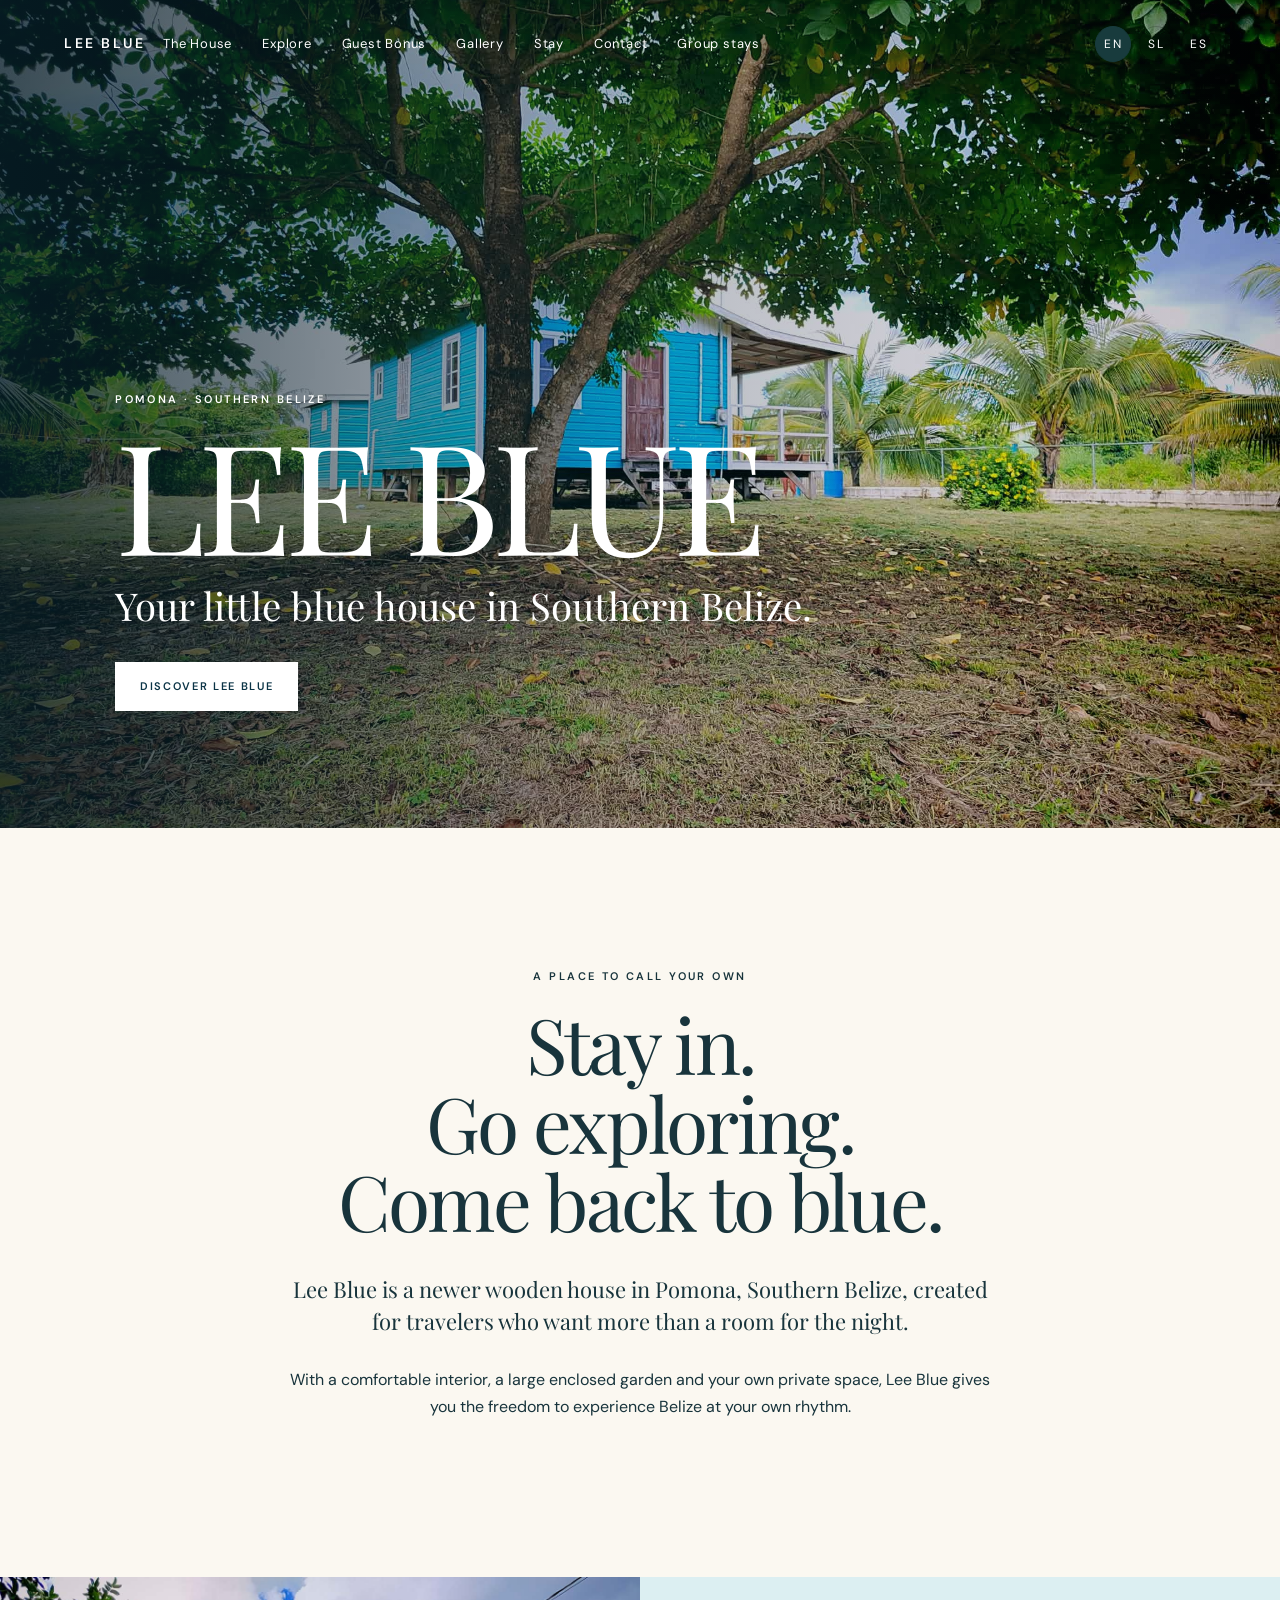
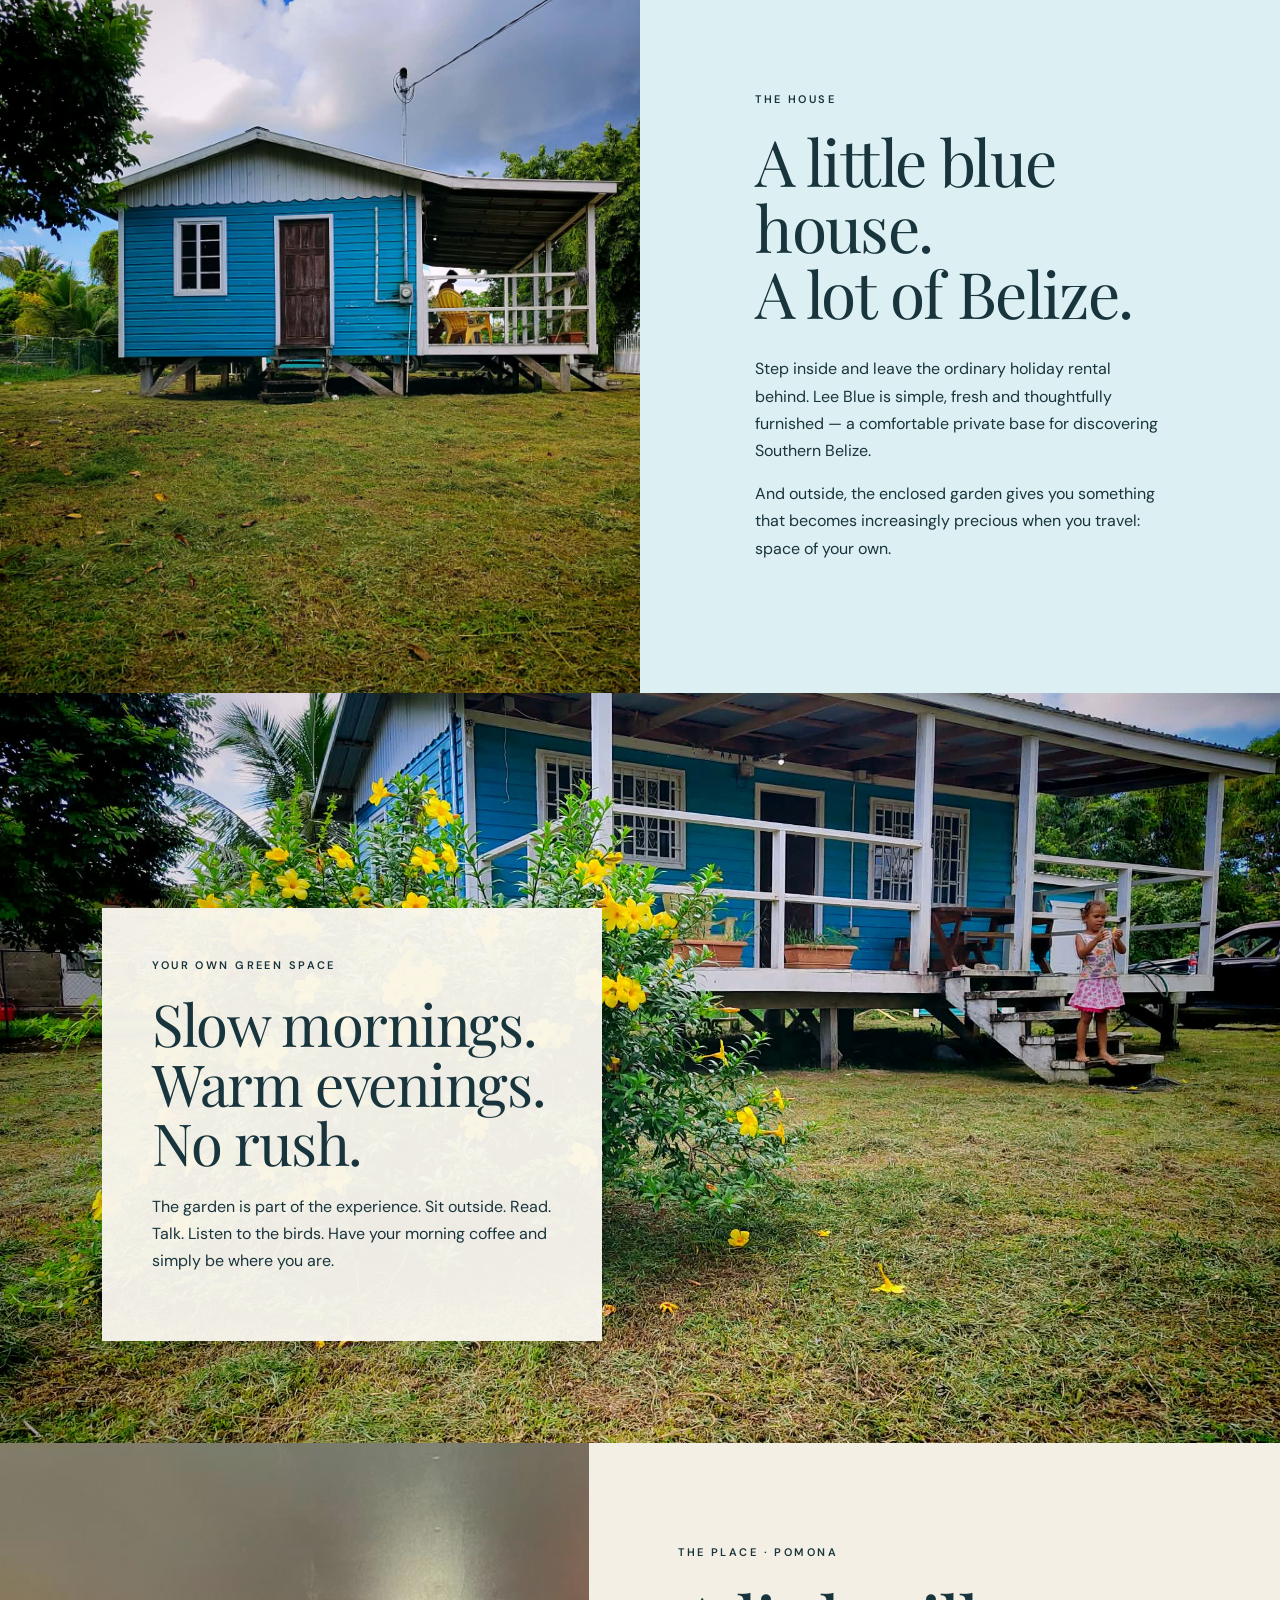
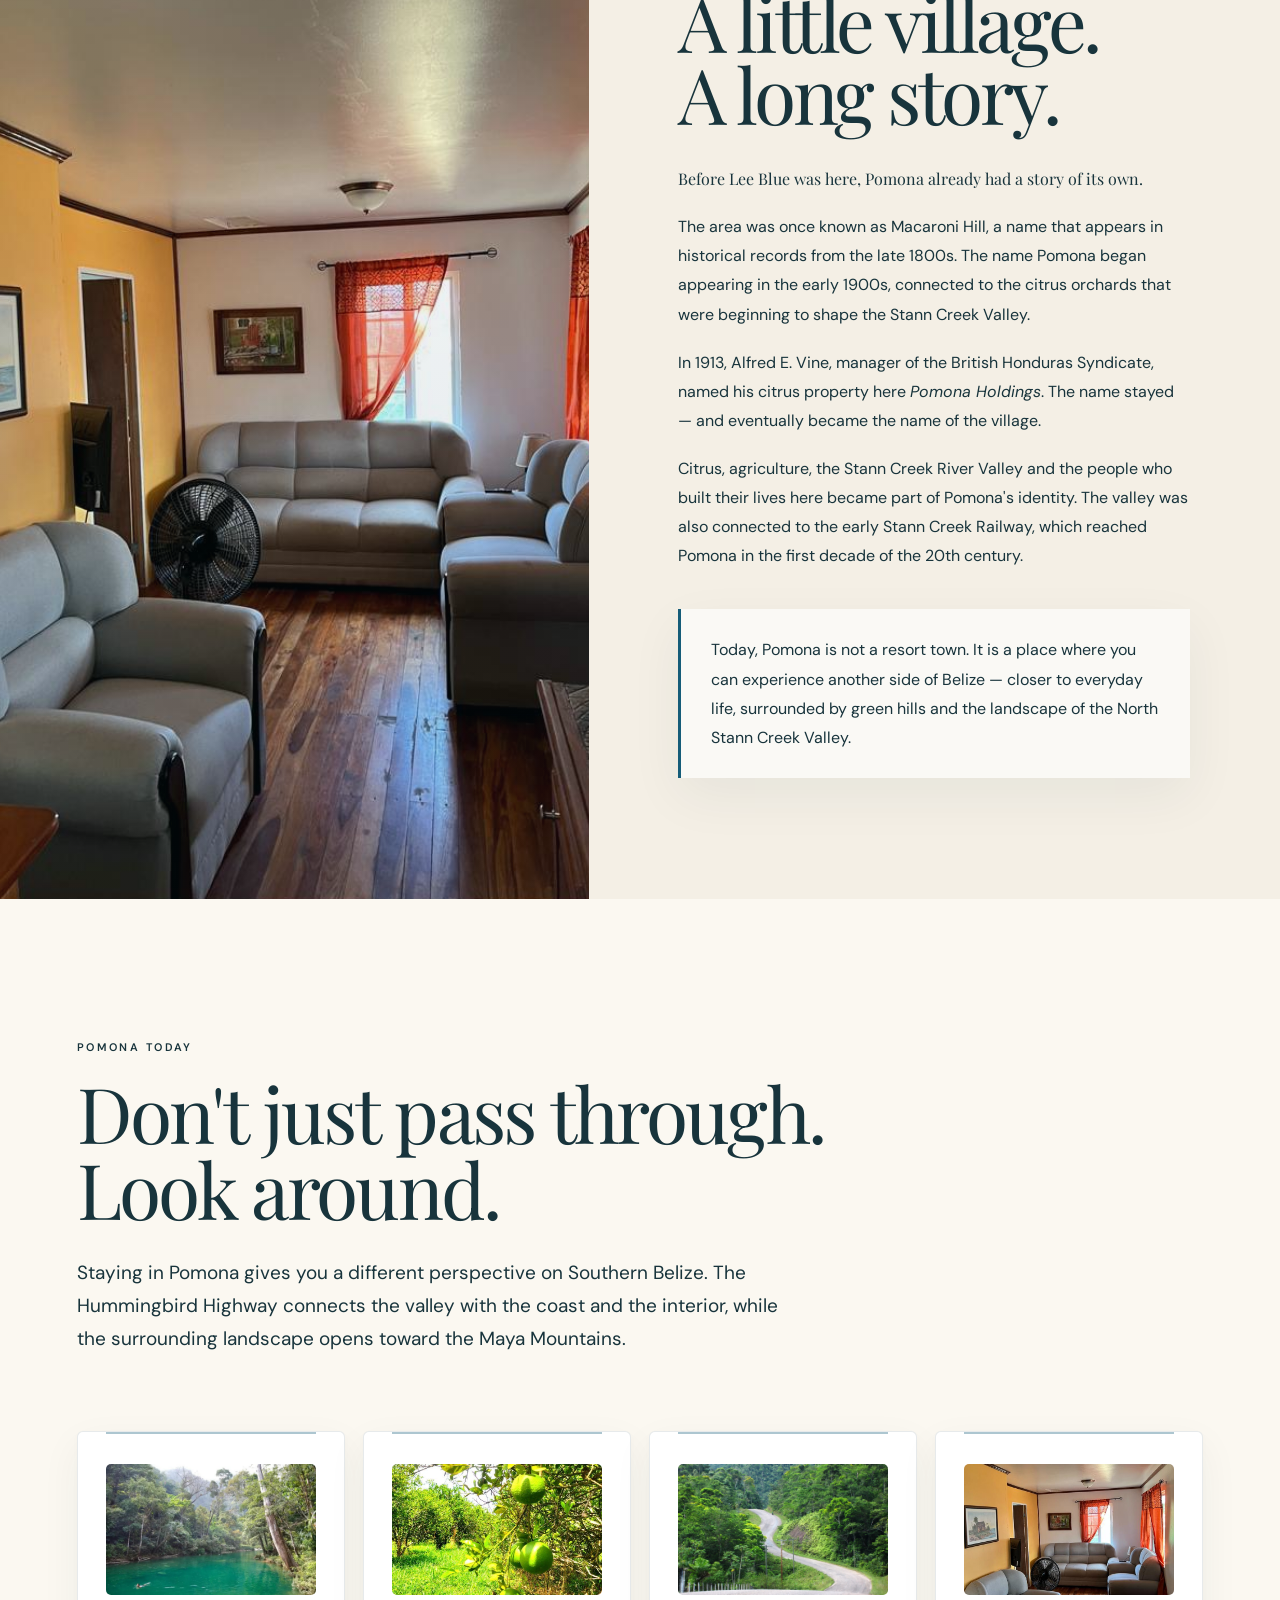
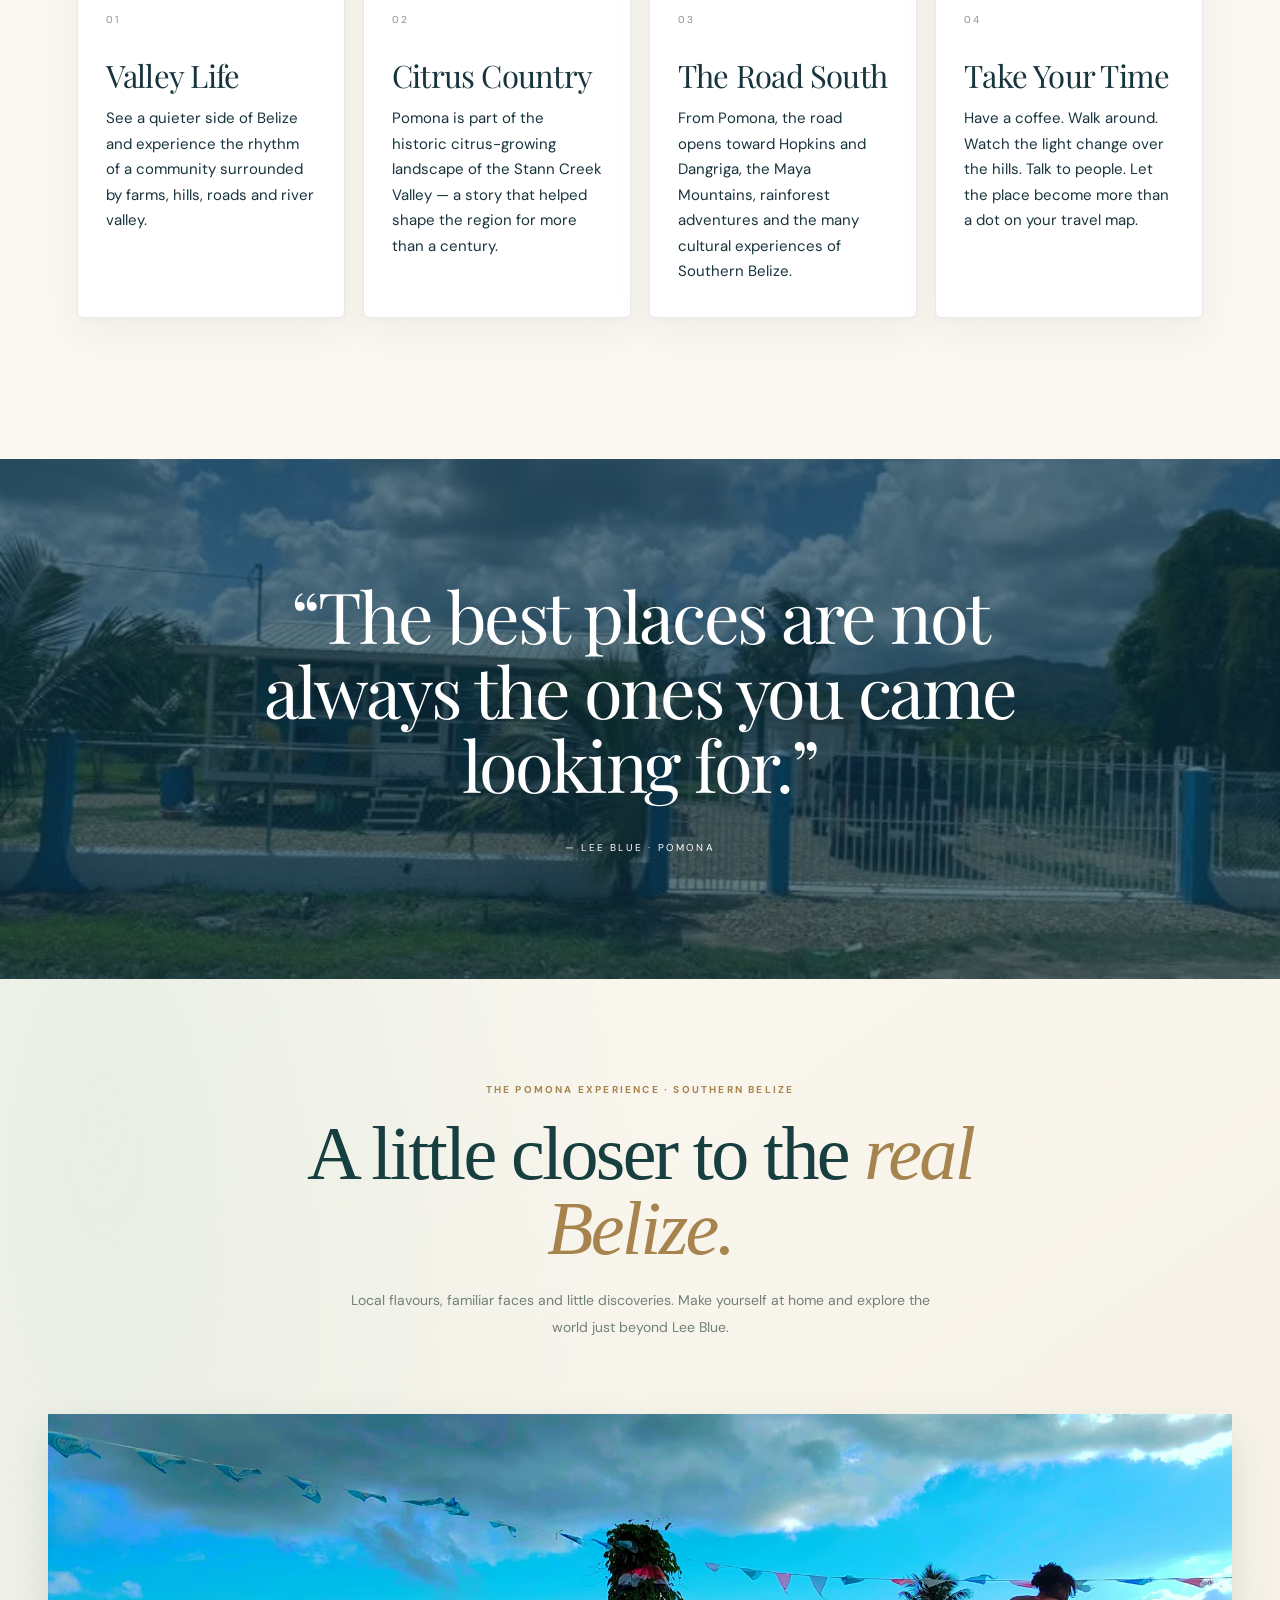
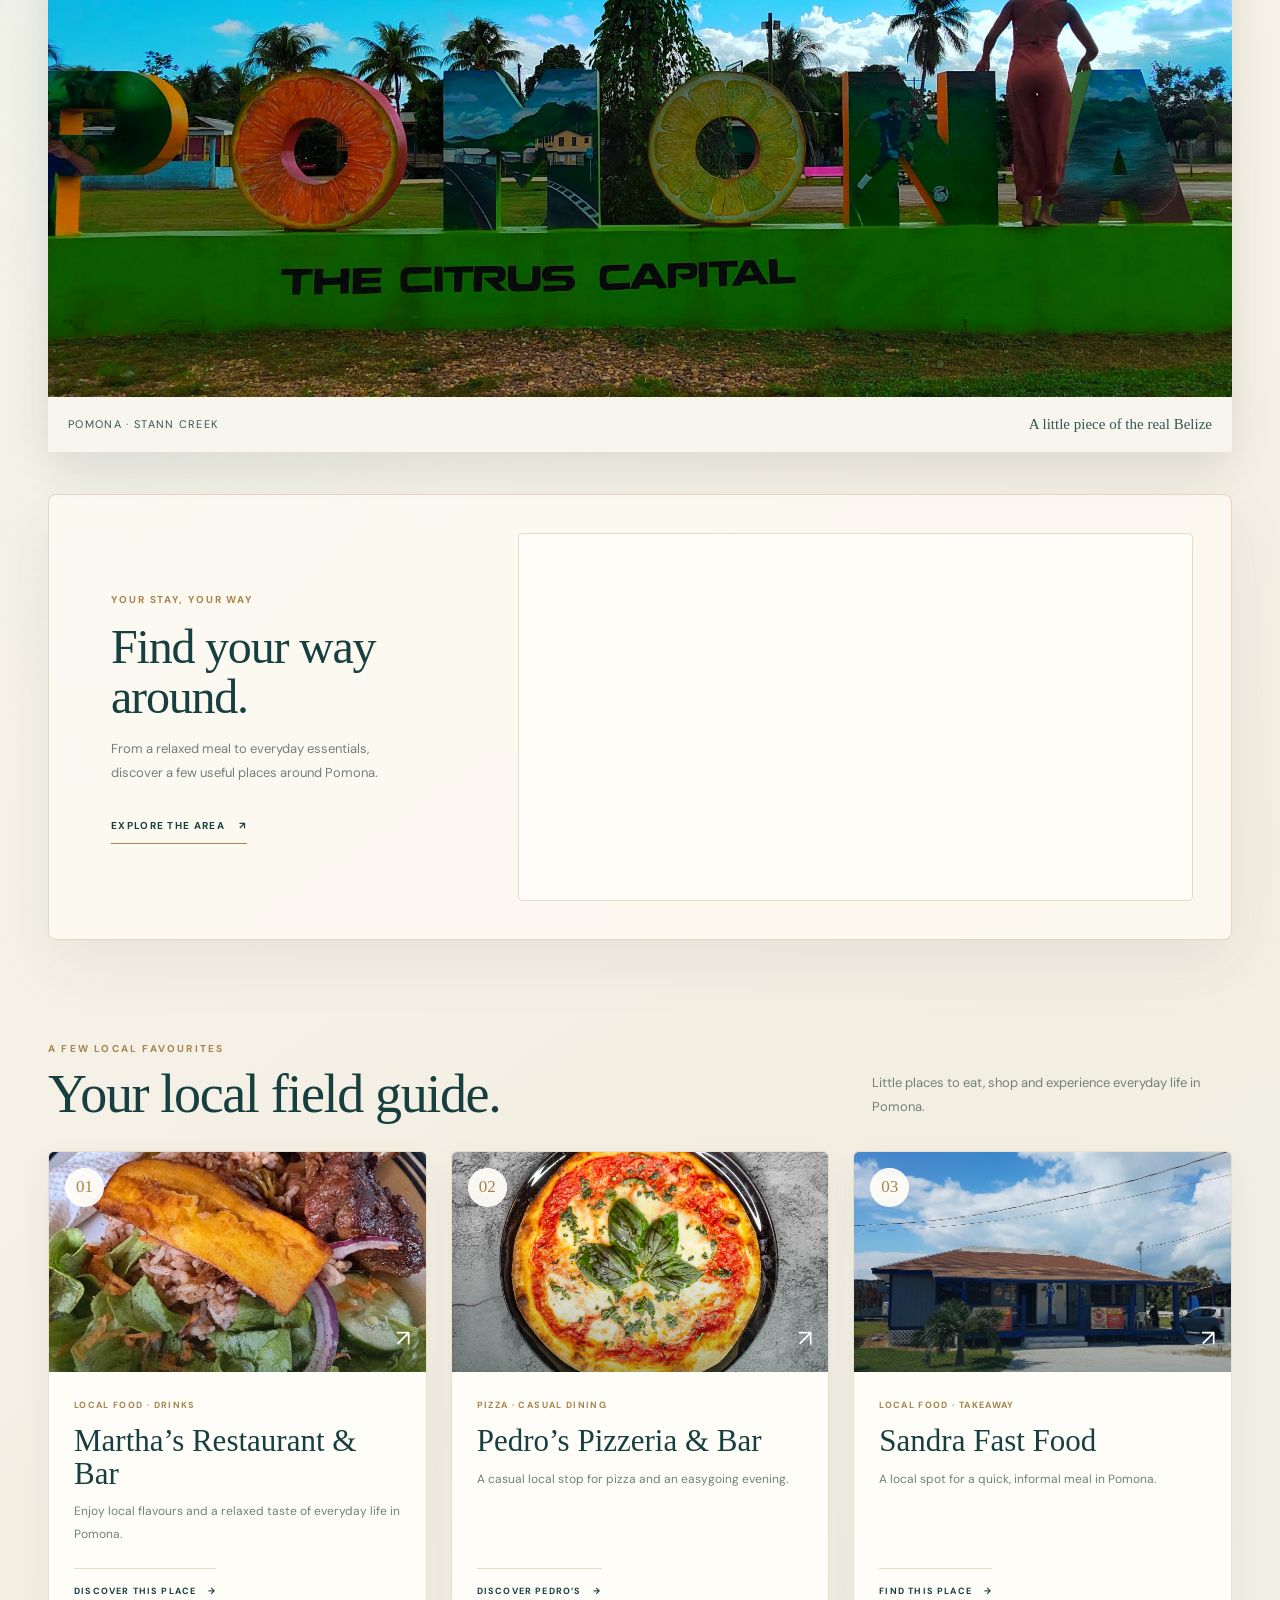
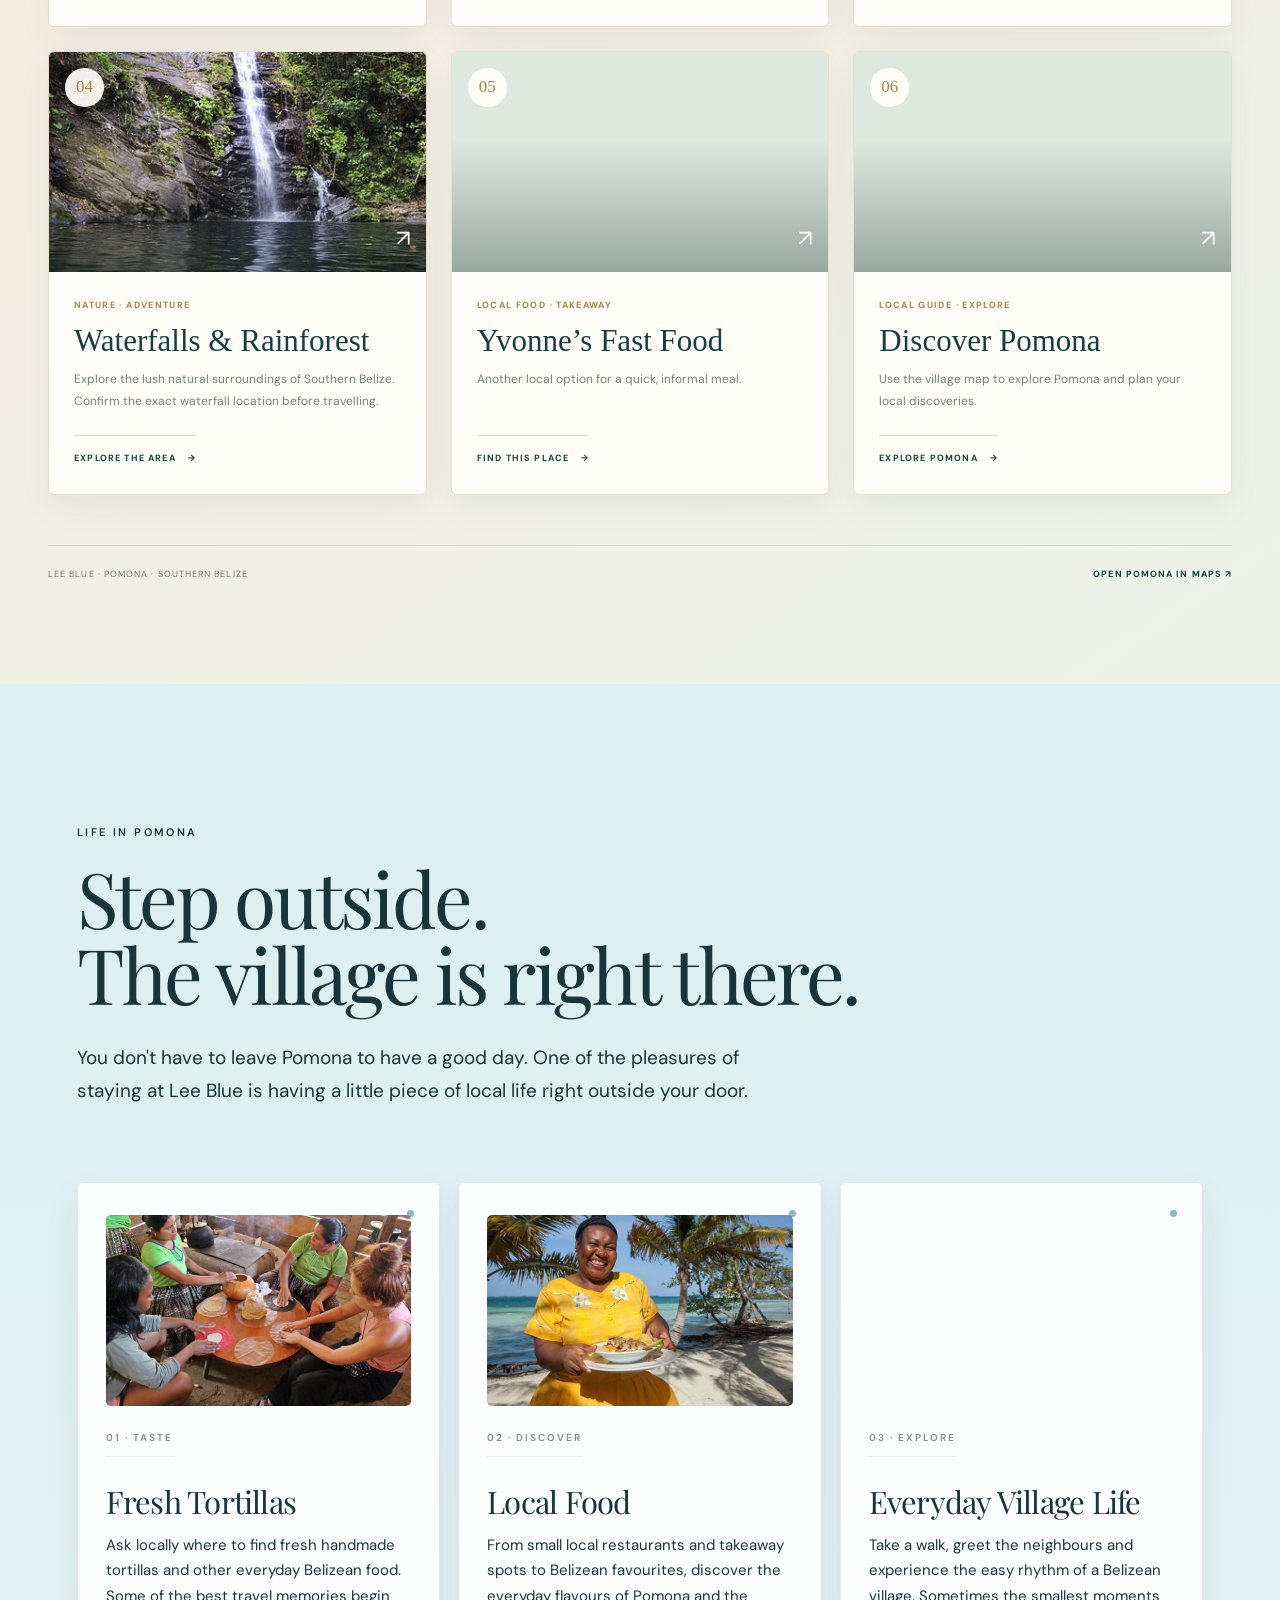
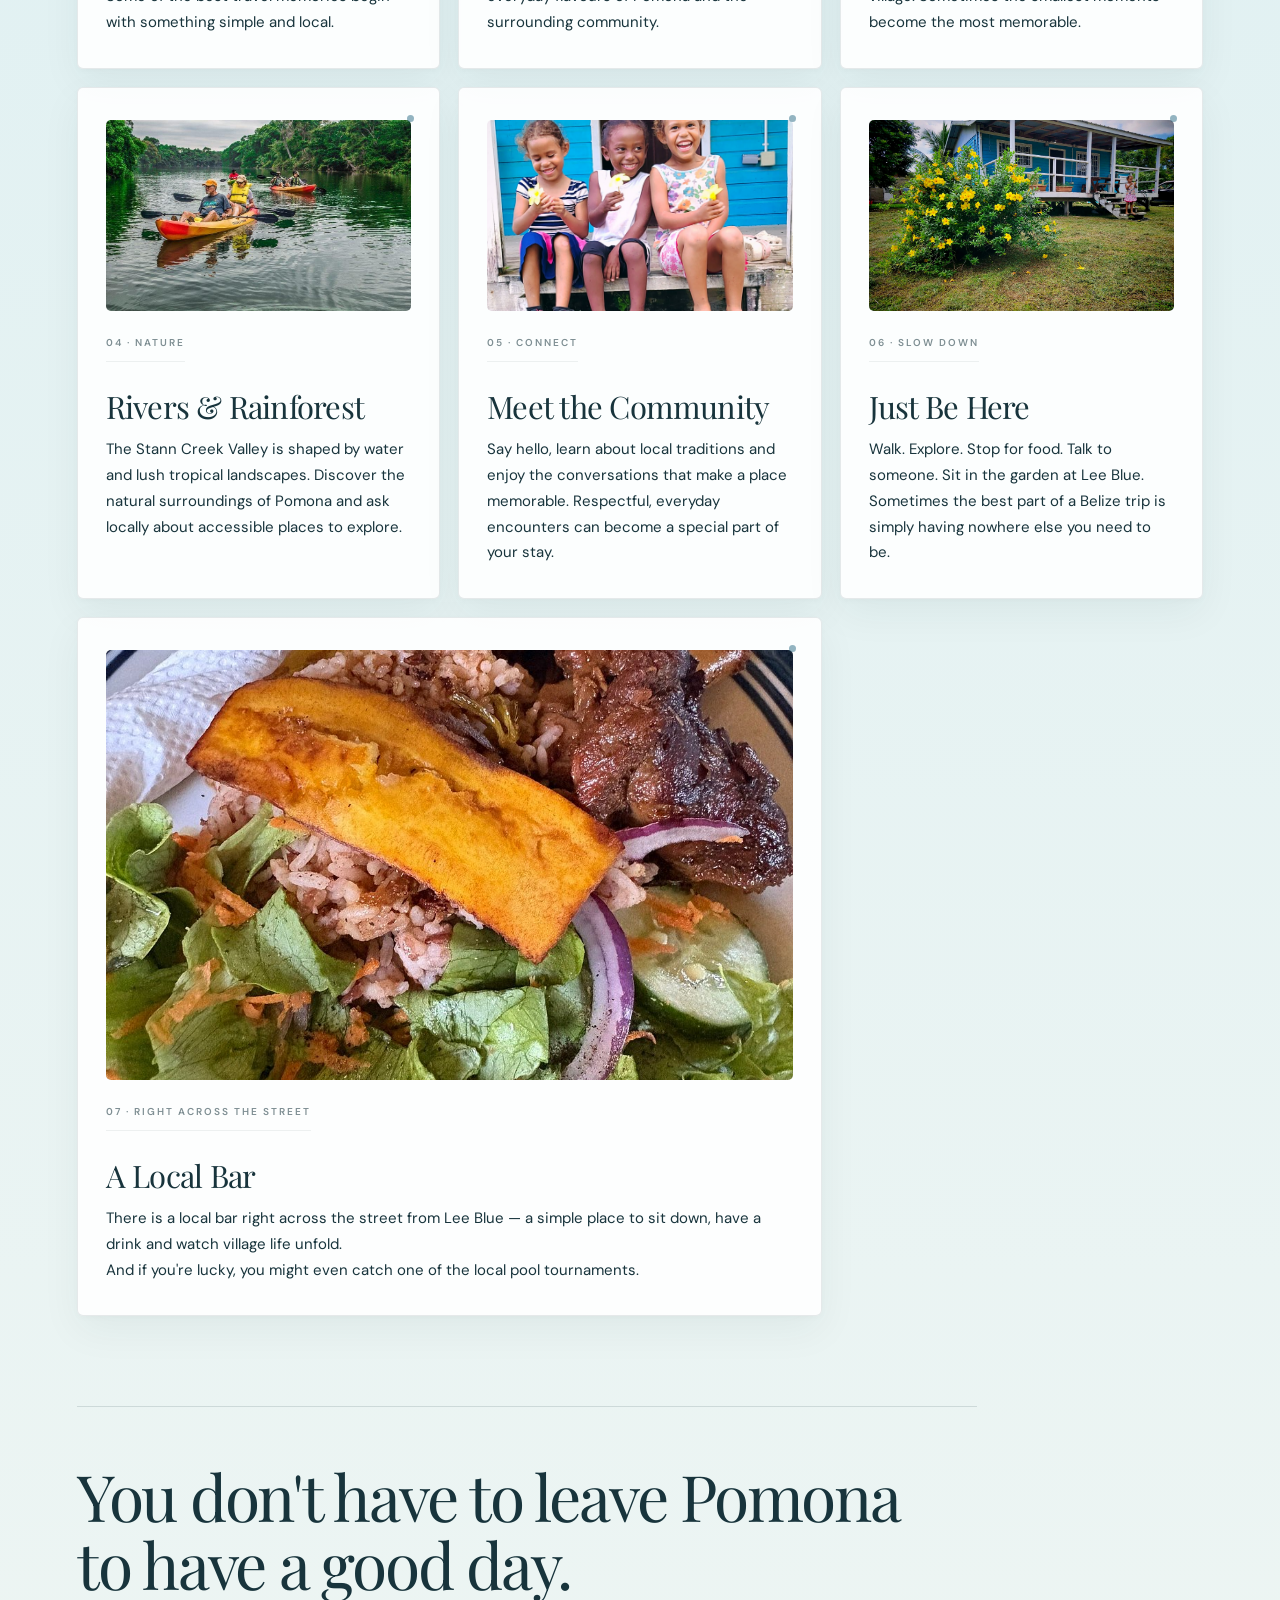
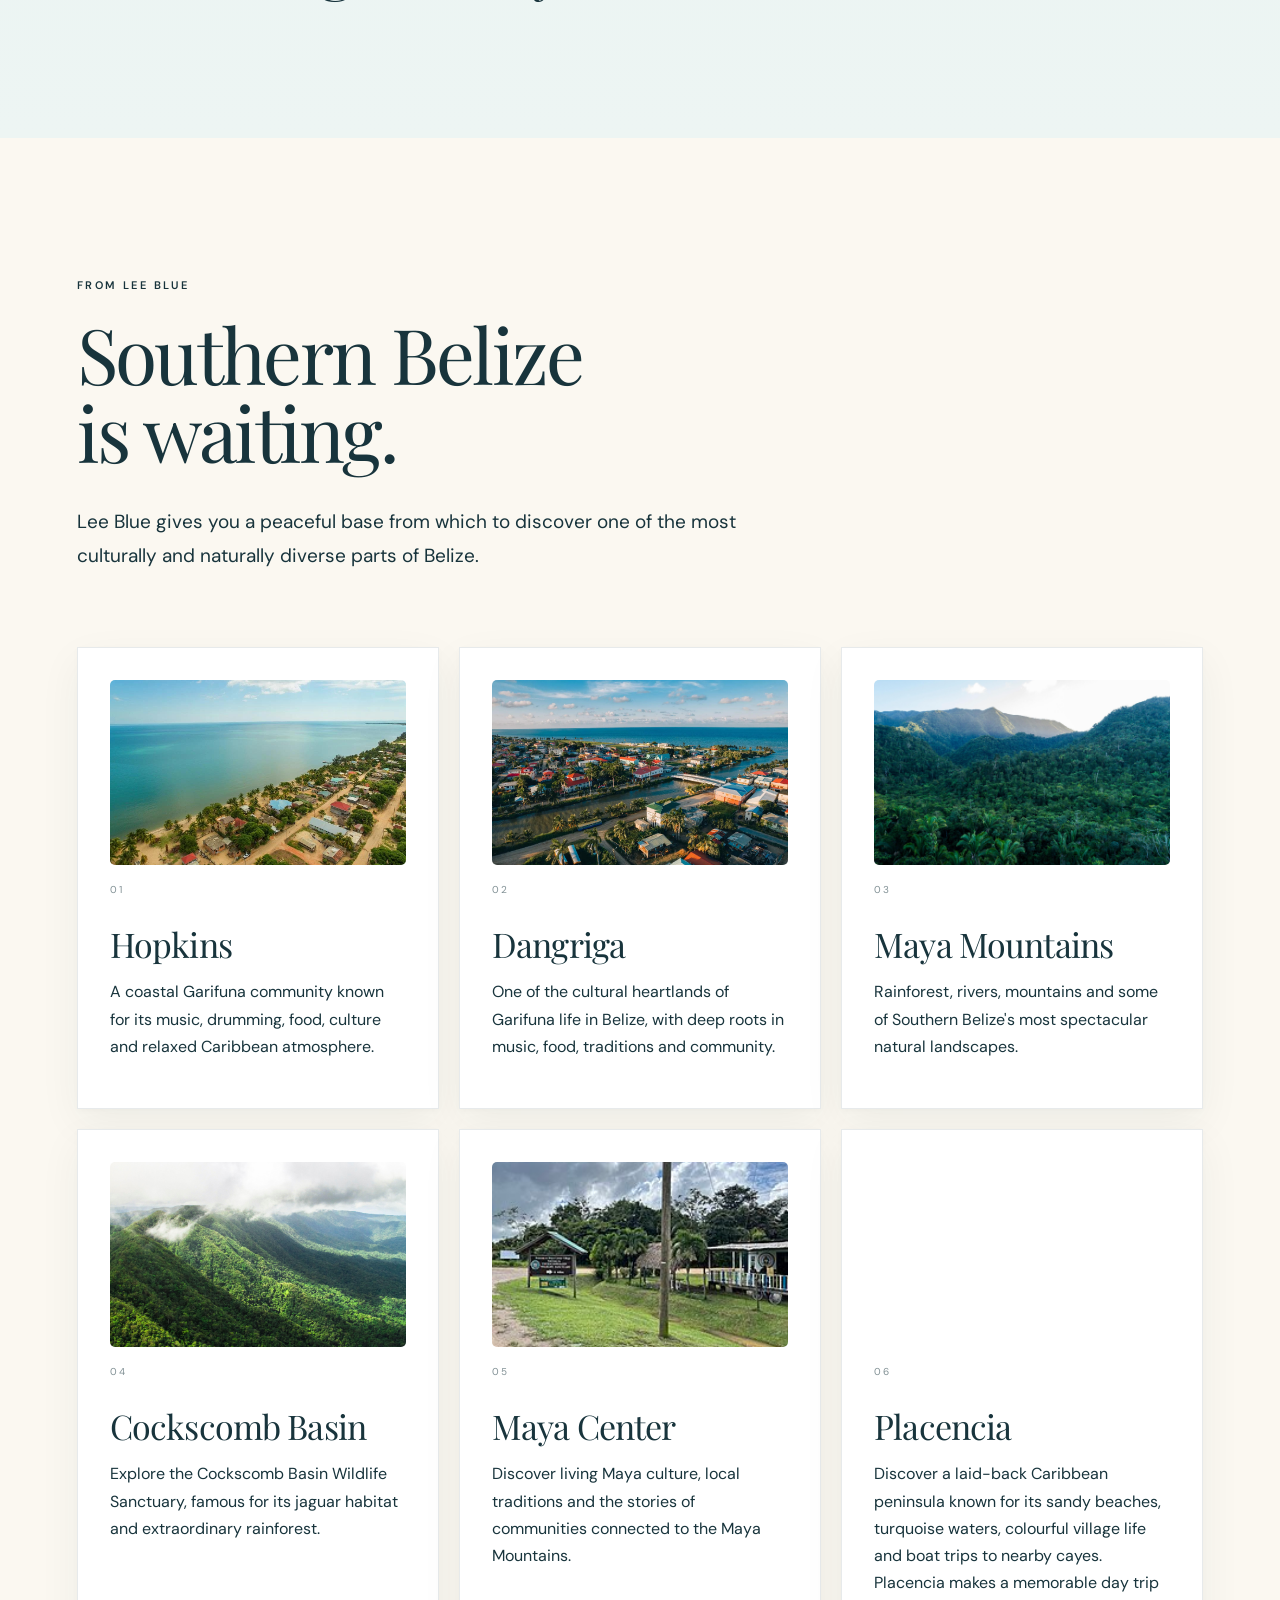
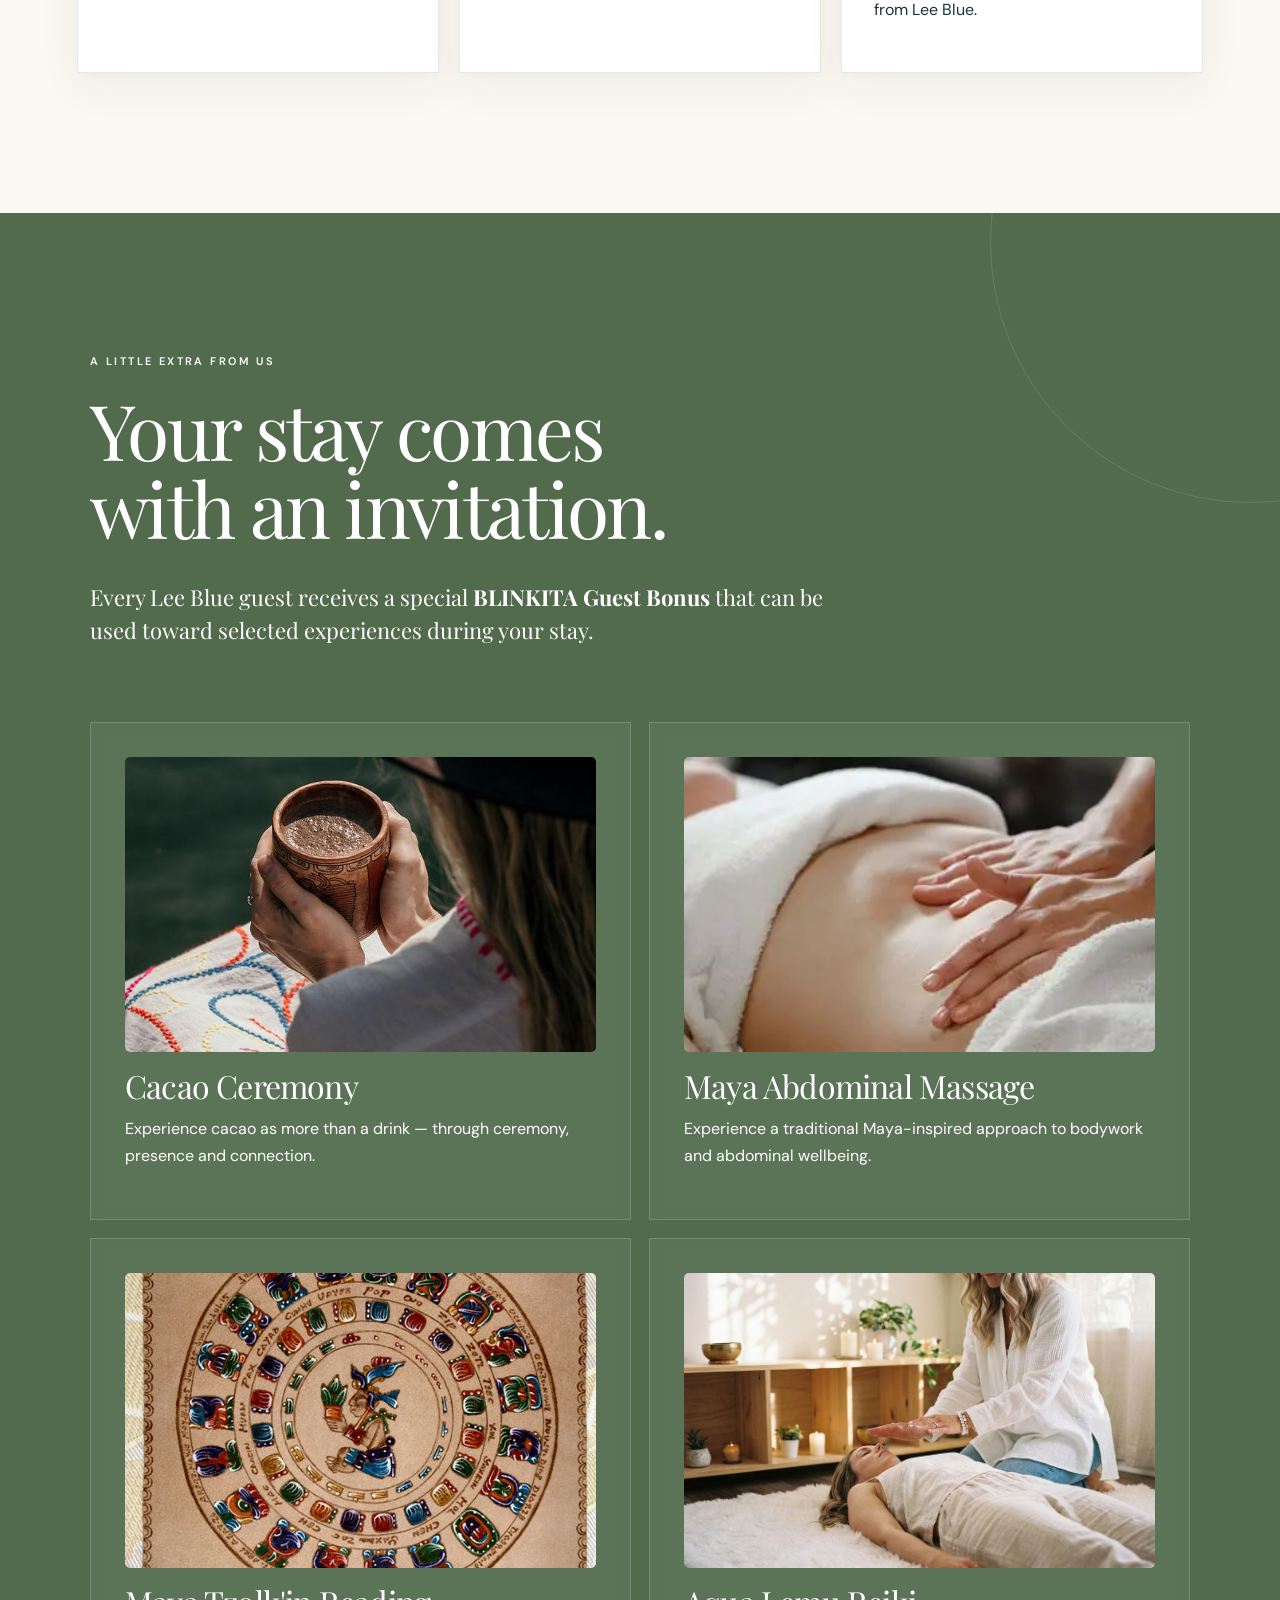
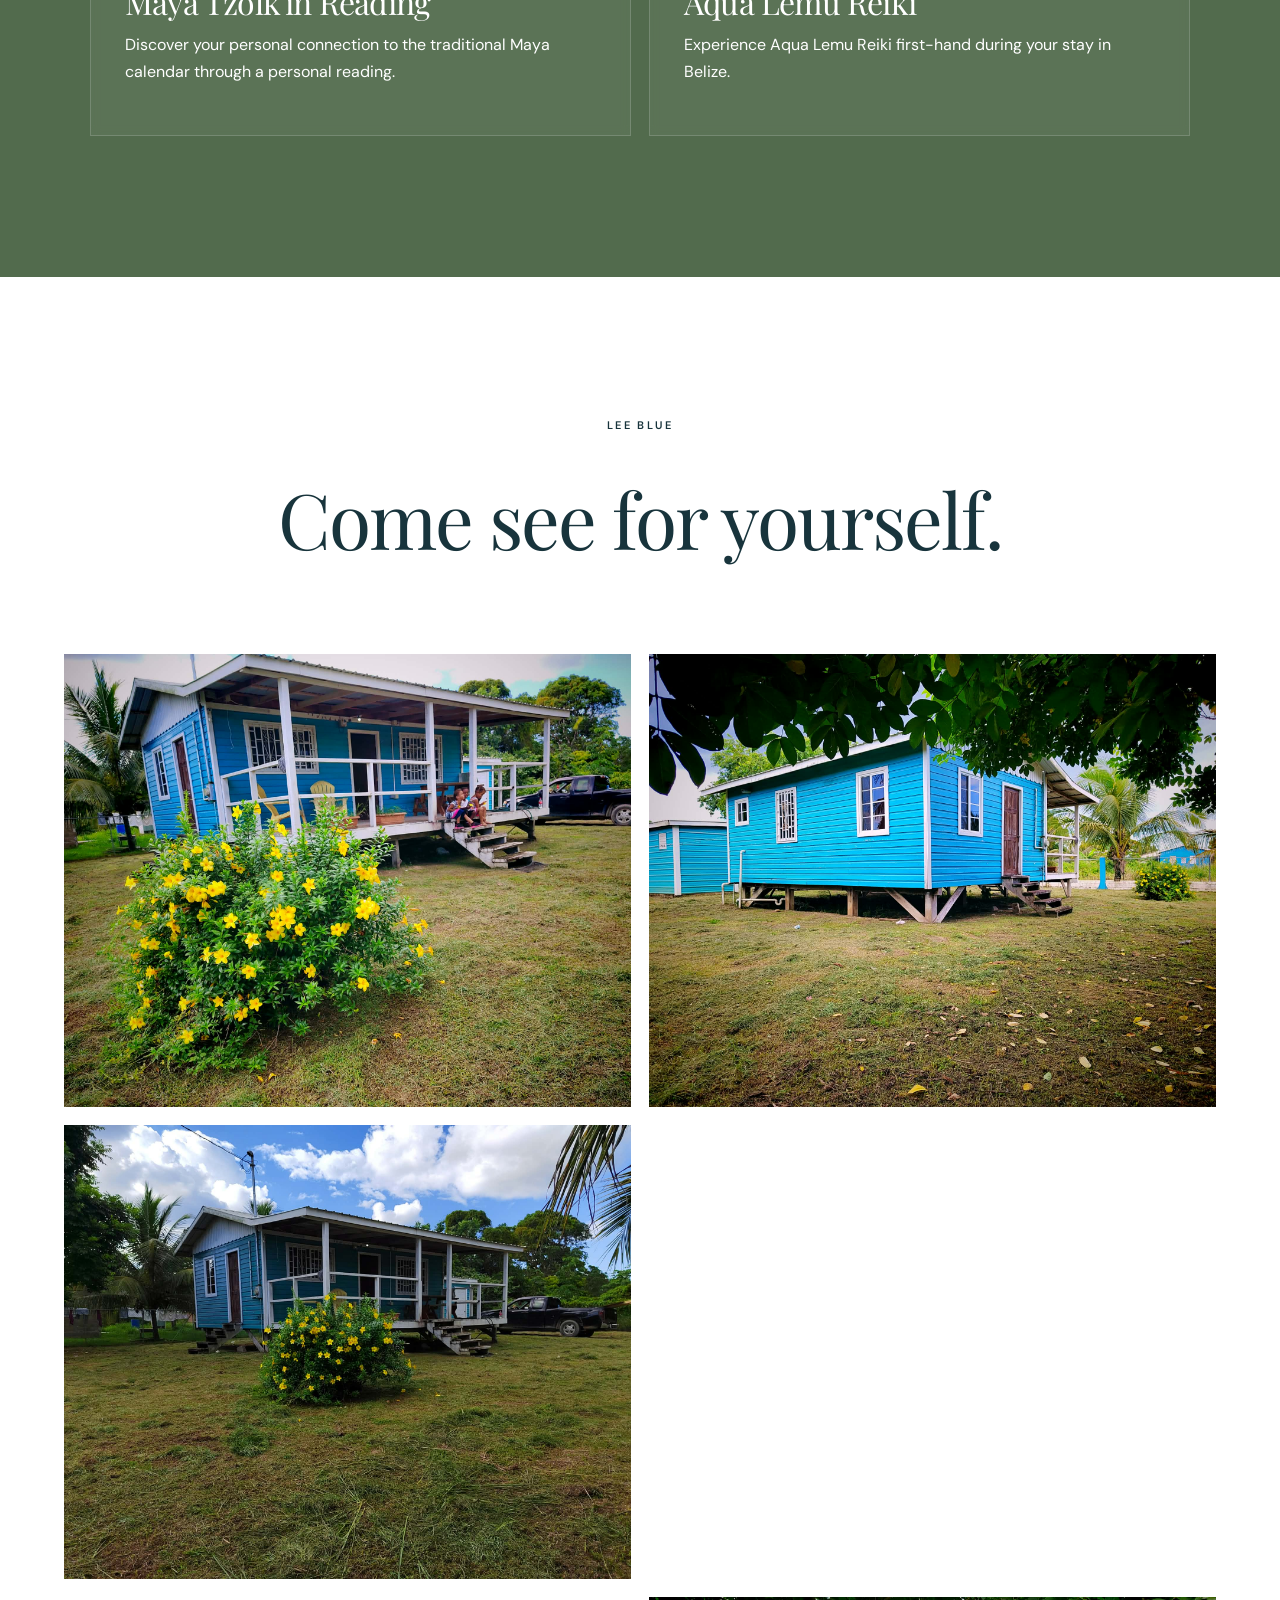
==== commit a5c8f11a: "Add canonical, multilingual and social SEO metadata" ====
--- a/index.html
+++ b/index.html
@@ -3,6 +3,26 @@
 <head>
 <meta charset="utf-8"/>
 <meta content="width=device-width, initial-scale=1.0" name="viewport"/>
+<link rel="canonical" href="https://lee-blue.com/"/>
+<link rel="alternate" hreflang="en" href="https://lee-blue.com/"/>
+<link rel="alternate" hreflang="sl" href="https://lee-blue.com/sl/"/>
+<link rel="alternate" hreflang="es" href="https://lee-blue.com/es/"/>
+<link rel="alternate" hreflang="x-default" href="https://lee-blue.com/"/>
+<meta property="og:type" content="website"/>
+<meta property="og:site_name" content="Lee Blue"/>
+<meta property="og:title" content="Lee Blue | Your Little Blue House in Southern Belize"/>
+<meta property="og:description" content="Lee Blue is a private blue wooden holiday home in Pomona, Southern Belize — a peaceful base for discovering Maya culture, Garifuna communities, the Maya Mountains and the wild beauty of Belize."/>
+<meta property="og:url" content="https://lee-blue.com/"/>
+<meta property="og:image" content="https://lee-blue.com/images/pomona1.jpg"/>
+<meta property="og:image:alt" content="Lee Blue house in Pomona, Southern Belize"/>
+<meta property="og:locale" content="en_US"/>
+<meta property="og:locale:alternate" content="sl_SI"/>
+<meta property="og:locale:alternate" content="es_ES"/>
+<meta name="twitter:card" content="summary_large_image"/>
+<meta name="twitter:title" content="Lee Blue | Your Little Blue House in Southern Belize"/>
+<meta name="twitter:description" content="Lee Blue is a private blue wooden holiday home in Pomona, Southern Belize — a peaceful base for discovering Maya culture, Garifuna communities, the Maya Mountains and the wild beauty of Belize."/>
+<meta name="twitter:image" content="https://lee-blue.com/images/pomona1.jpg"/>
+<script type="application/ld+json">{"@context":"https://schema.org","@type":"LodgingBusiness","@id":"https://lee-blue.com/#lodging","name":"Lee Blue","description":"Lee Blue is a private blue wooden holiday home in Pomona, Southern Belize — a peaceful base for discovering Maya culture, Garifuna communities, the Maya Mountains and the wild beauty of Belize.","url":"https://lee-blue.com/","image":"https://lee-blue.com/images/pomona1.jpg","address":{"@type":"PostalAddress","addressLocality":"Pomona","addressRegion":"Stann Creek","addressCountry":"BZ"}}</script>
 <title>Lee Blue | Your Little Blue House in Southern Belize</title>
 <meta content="Lee Blue is a private blue wooden holiday home in Pomona, Southern Belize — a peaceful base for discovering Maya culture, Garifuna communities, the Maya Mountains and the wild beauty of Belize." name="description"/>
 <link href="style-v2.css?v=20260929-01" rel="stylesheet"/>
@@ -45,7 +65,7 @@
 <a href="#bonus">Guest Bonus</a>
 <a href="#gallery">Gallery</a>
 <a href="#stay">Stay</a>
-<a href="#contact">Contact</a><a href="#group-stays">Group stays</a></nav><div aria-label="Language selection" class="language-switcher"><a aria-current="page" data-lang="en" href="index.html">EN</a><a data-lang="sl" href="sl/index.html">SL</a><a data-lang="es" href="es/index.html">ES</a></div>
+<a href="#contact">Contact</a><a href="#group-stays">Group stays</a></nav><div aria-label="Language selection" class="language-switcher"><a aria-current="page" data-lang="en" href="index.html">EN</a><a data-lang="sl" href="/sl/">SL</a><a data-lang="es" href="/es/">ES</a></div>
 </header>
 <main>
 <section class="hero">
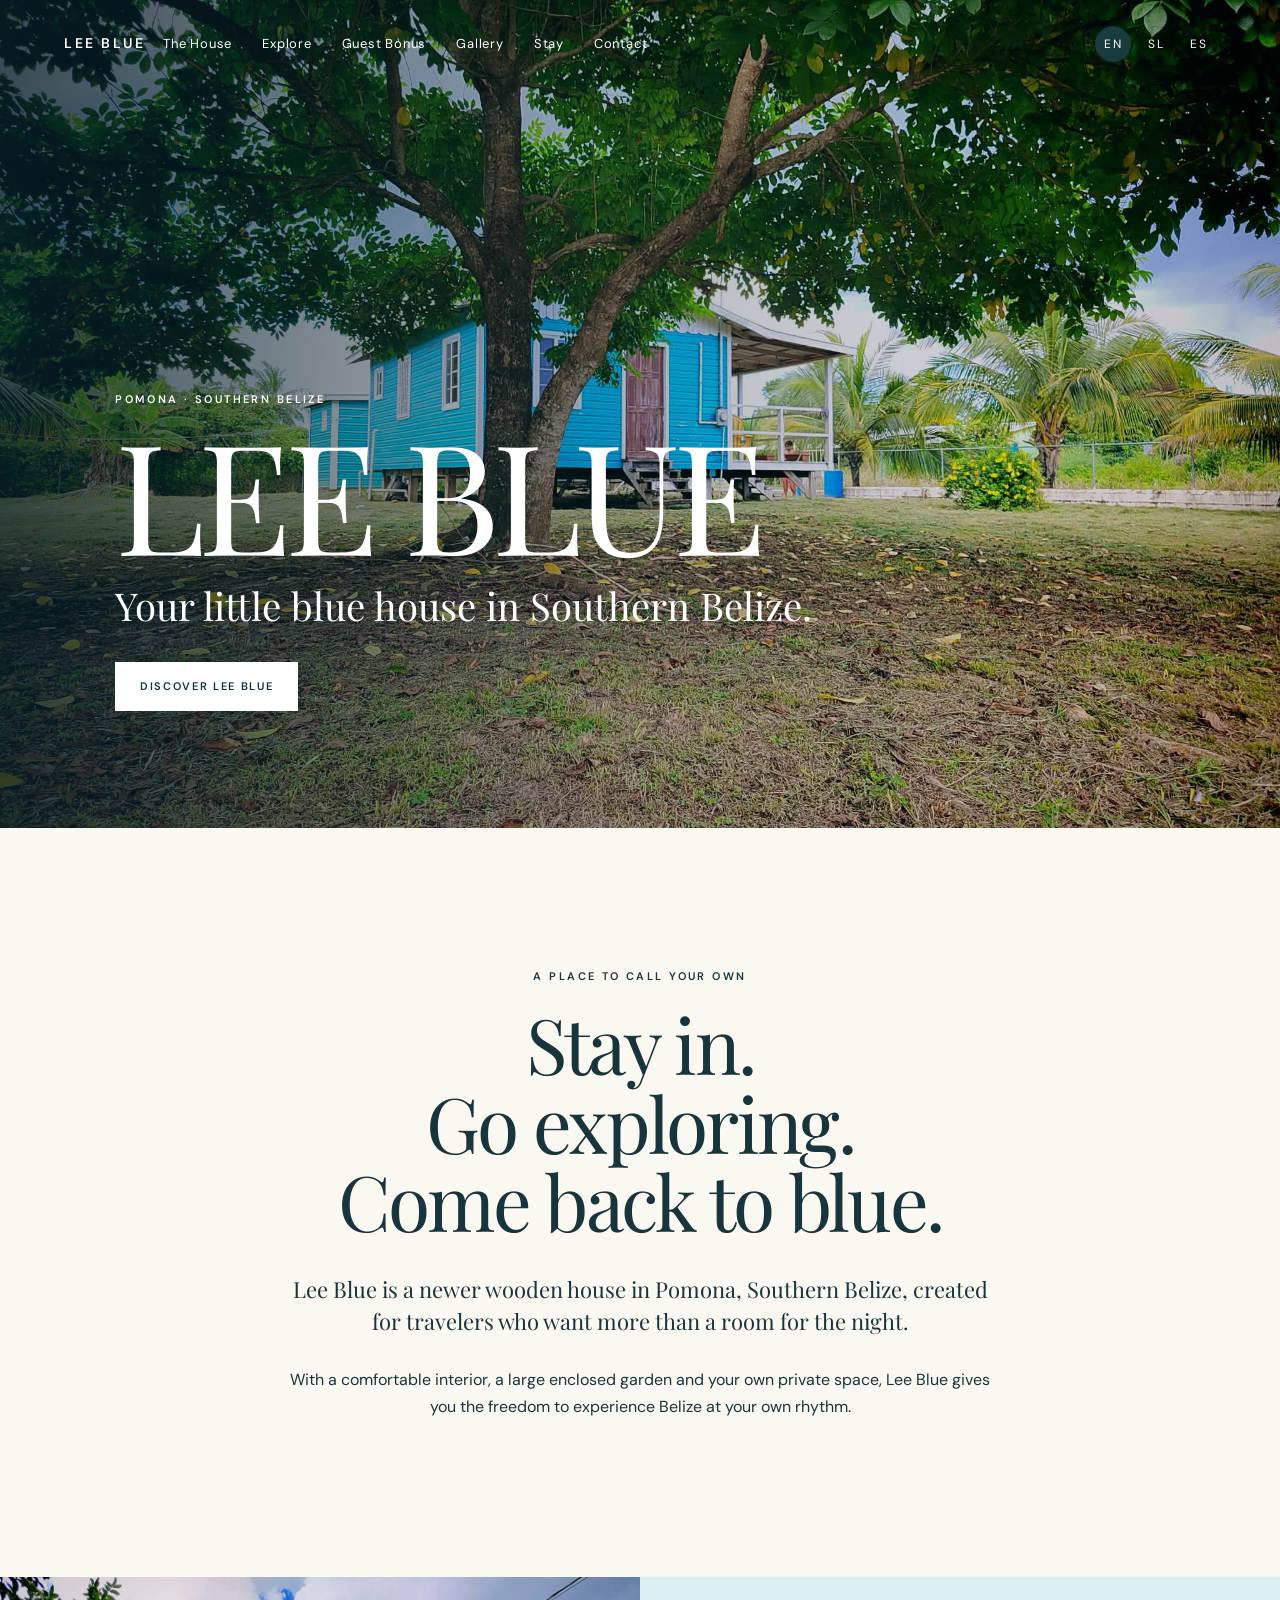
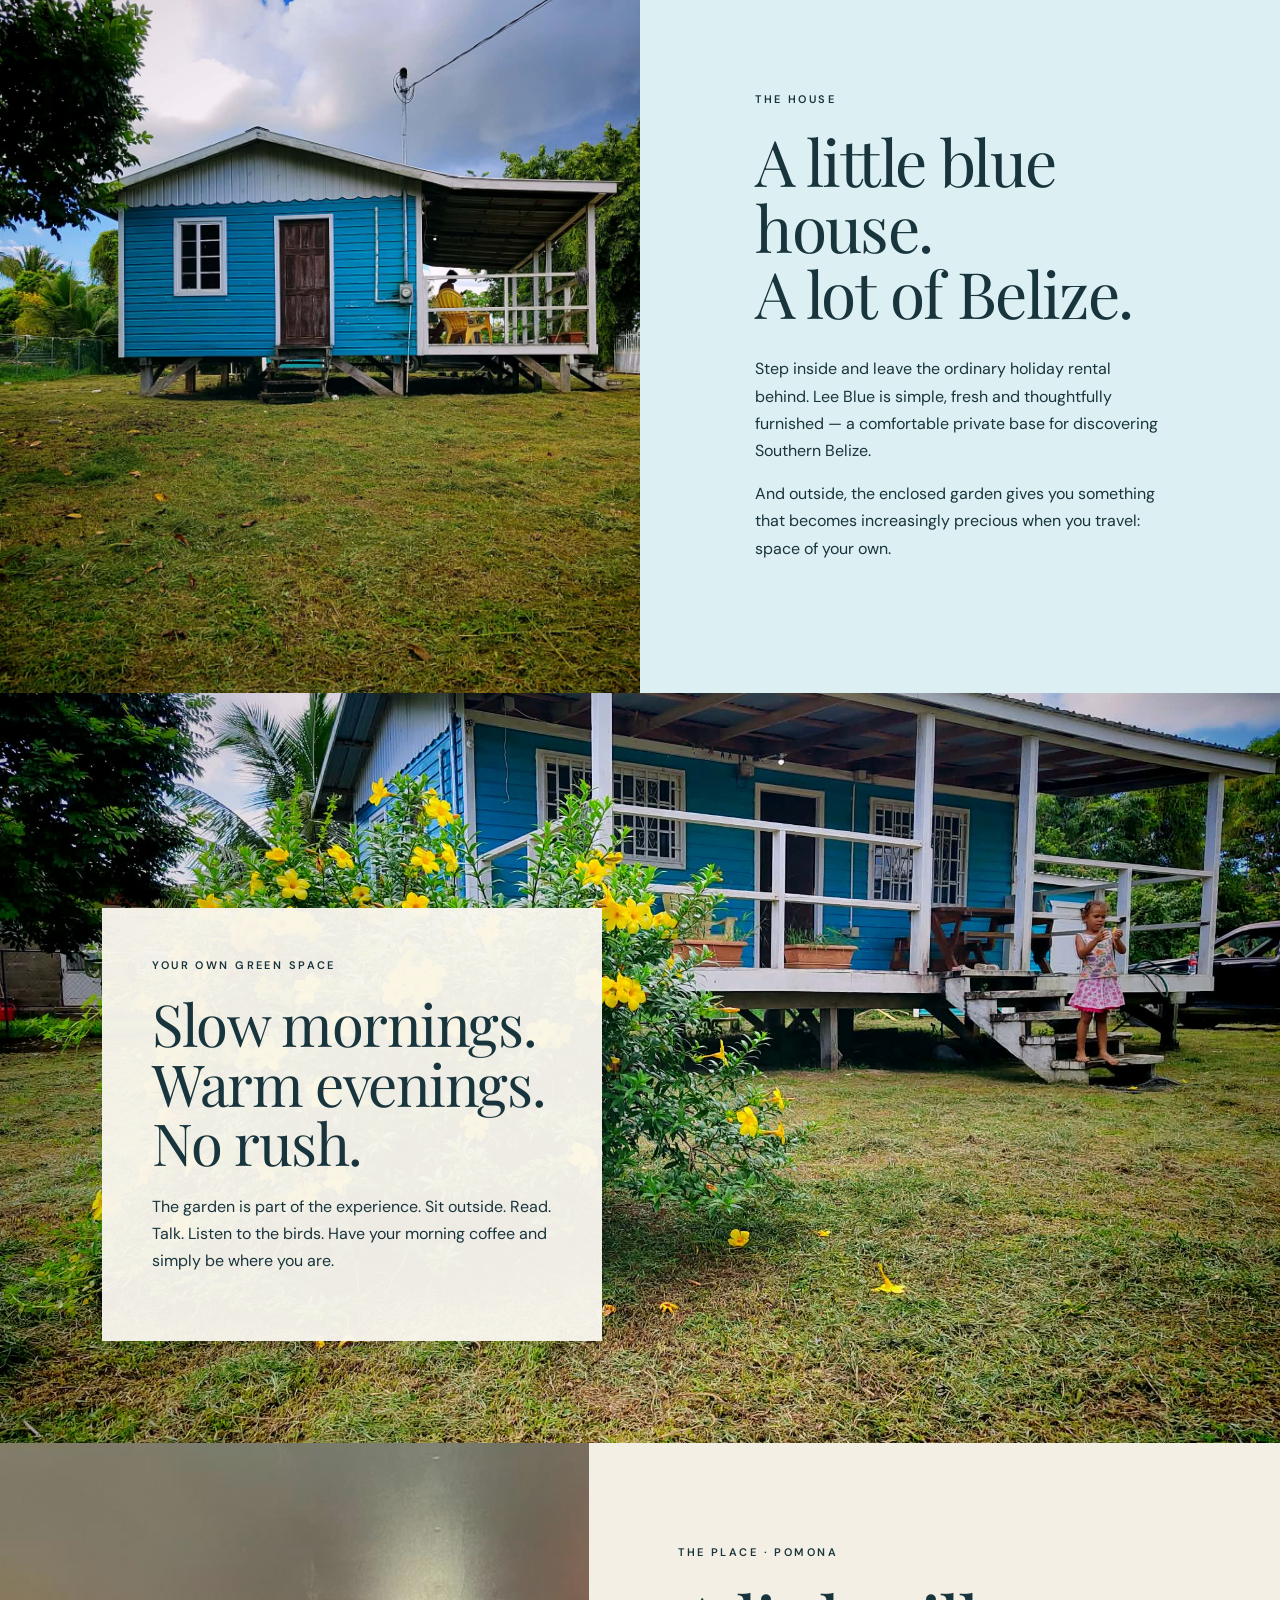
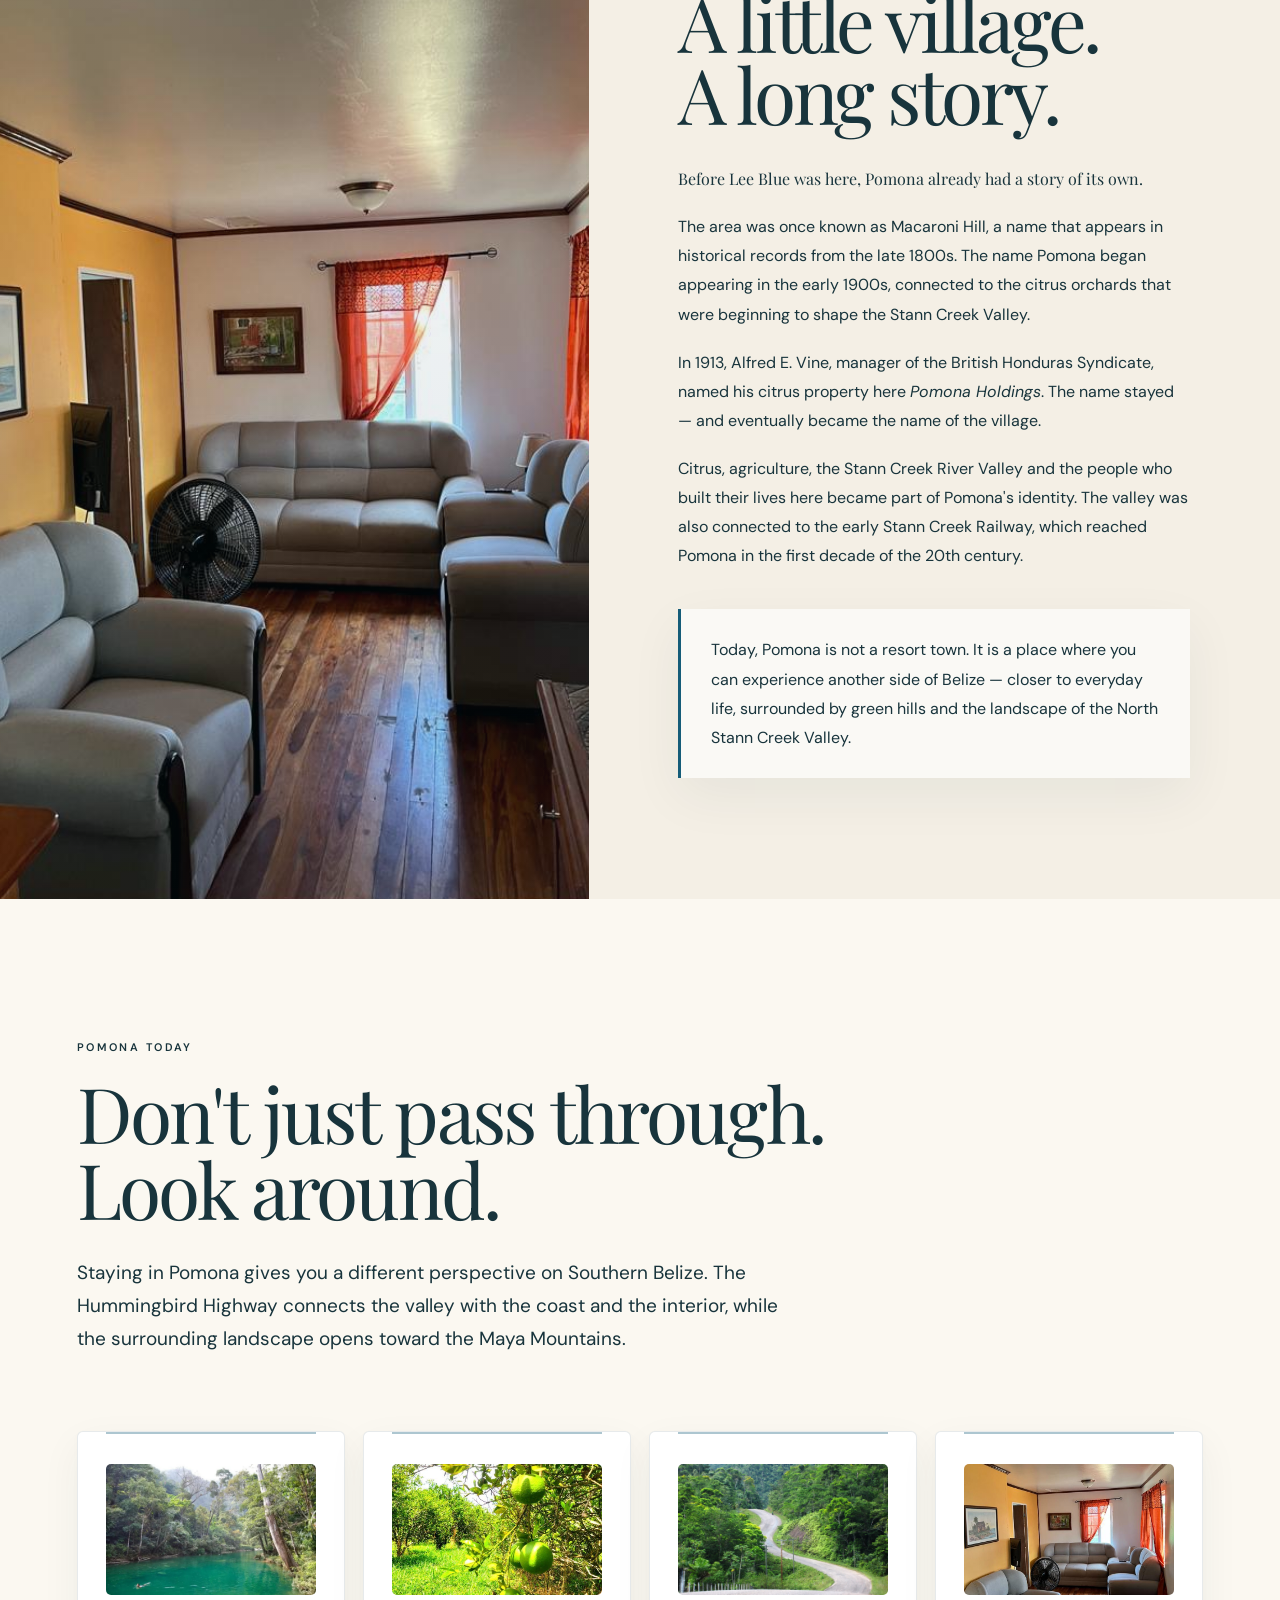
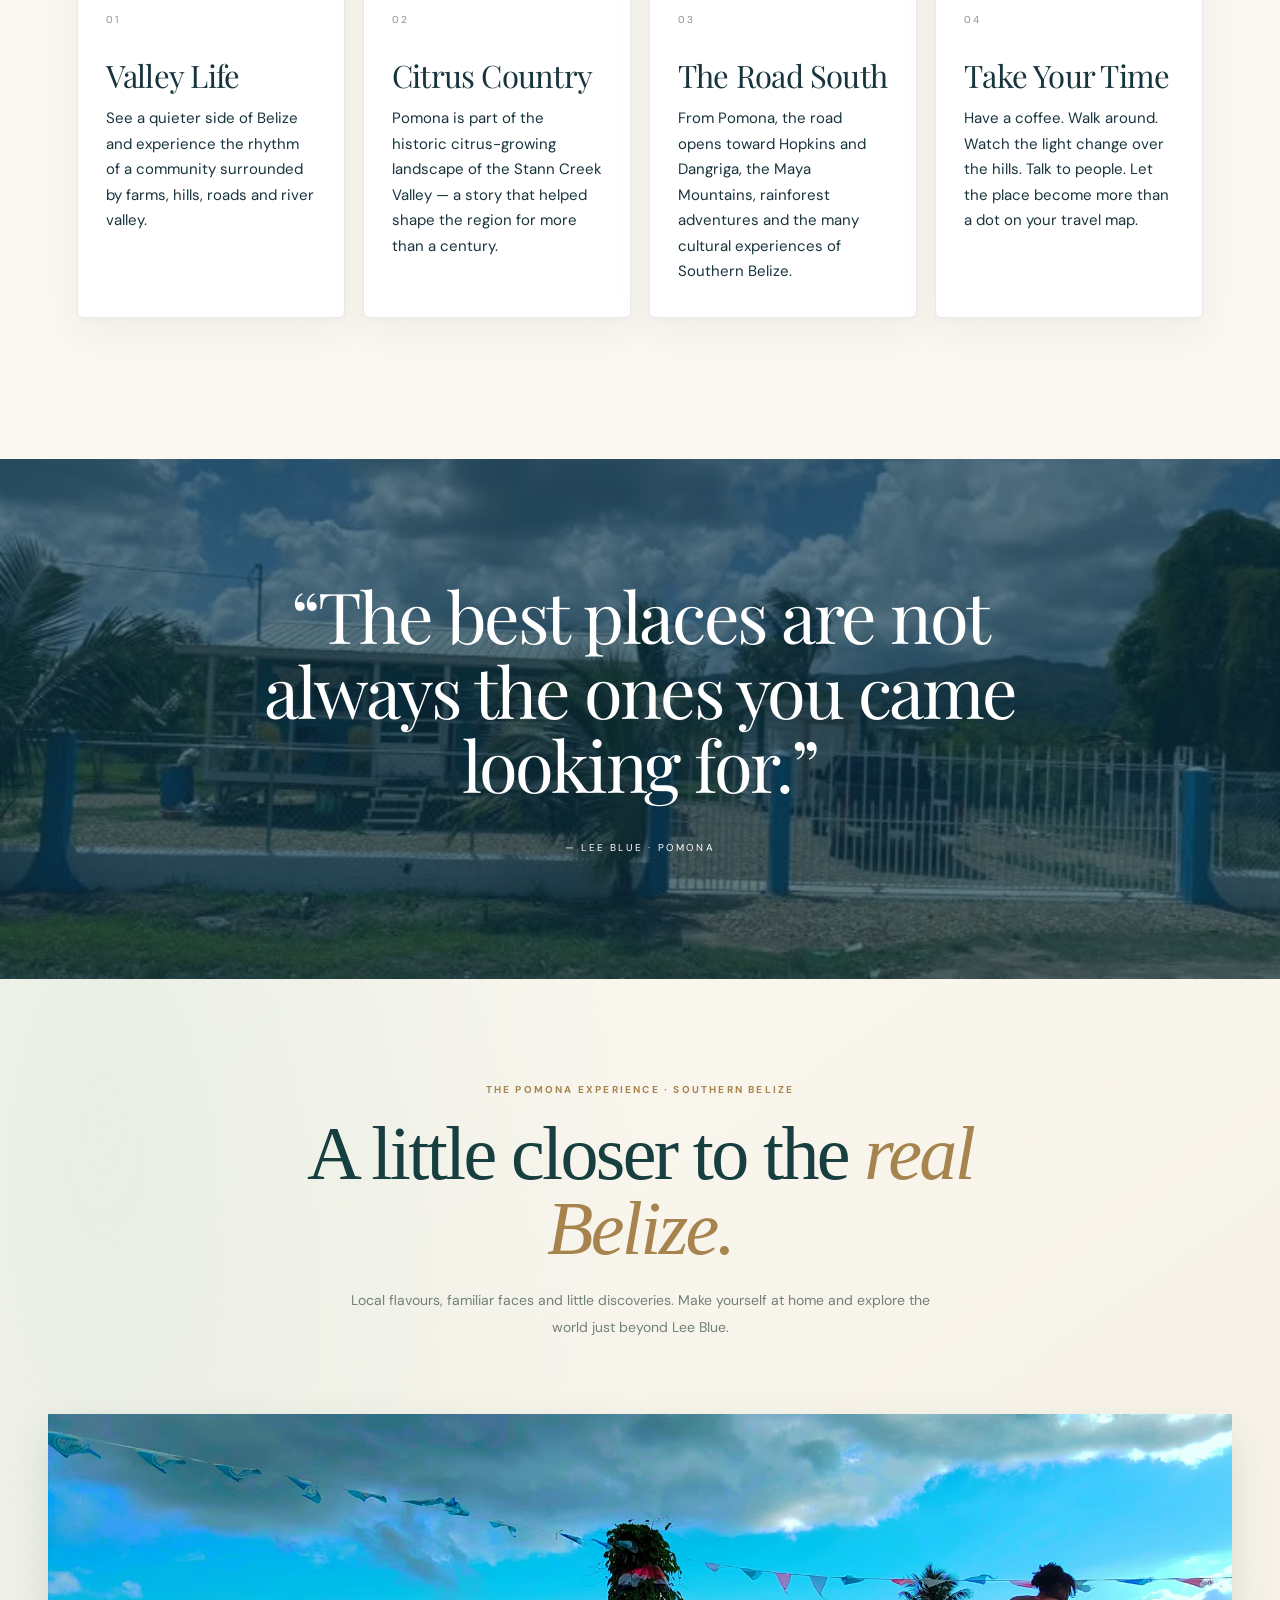
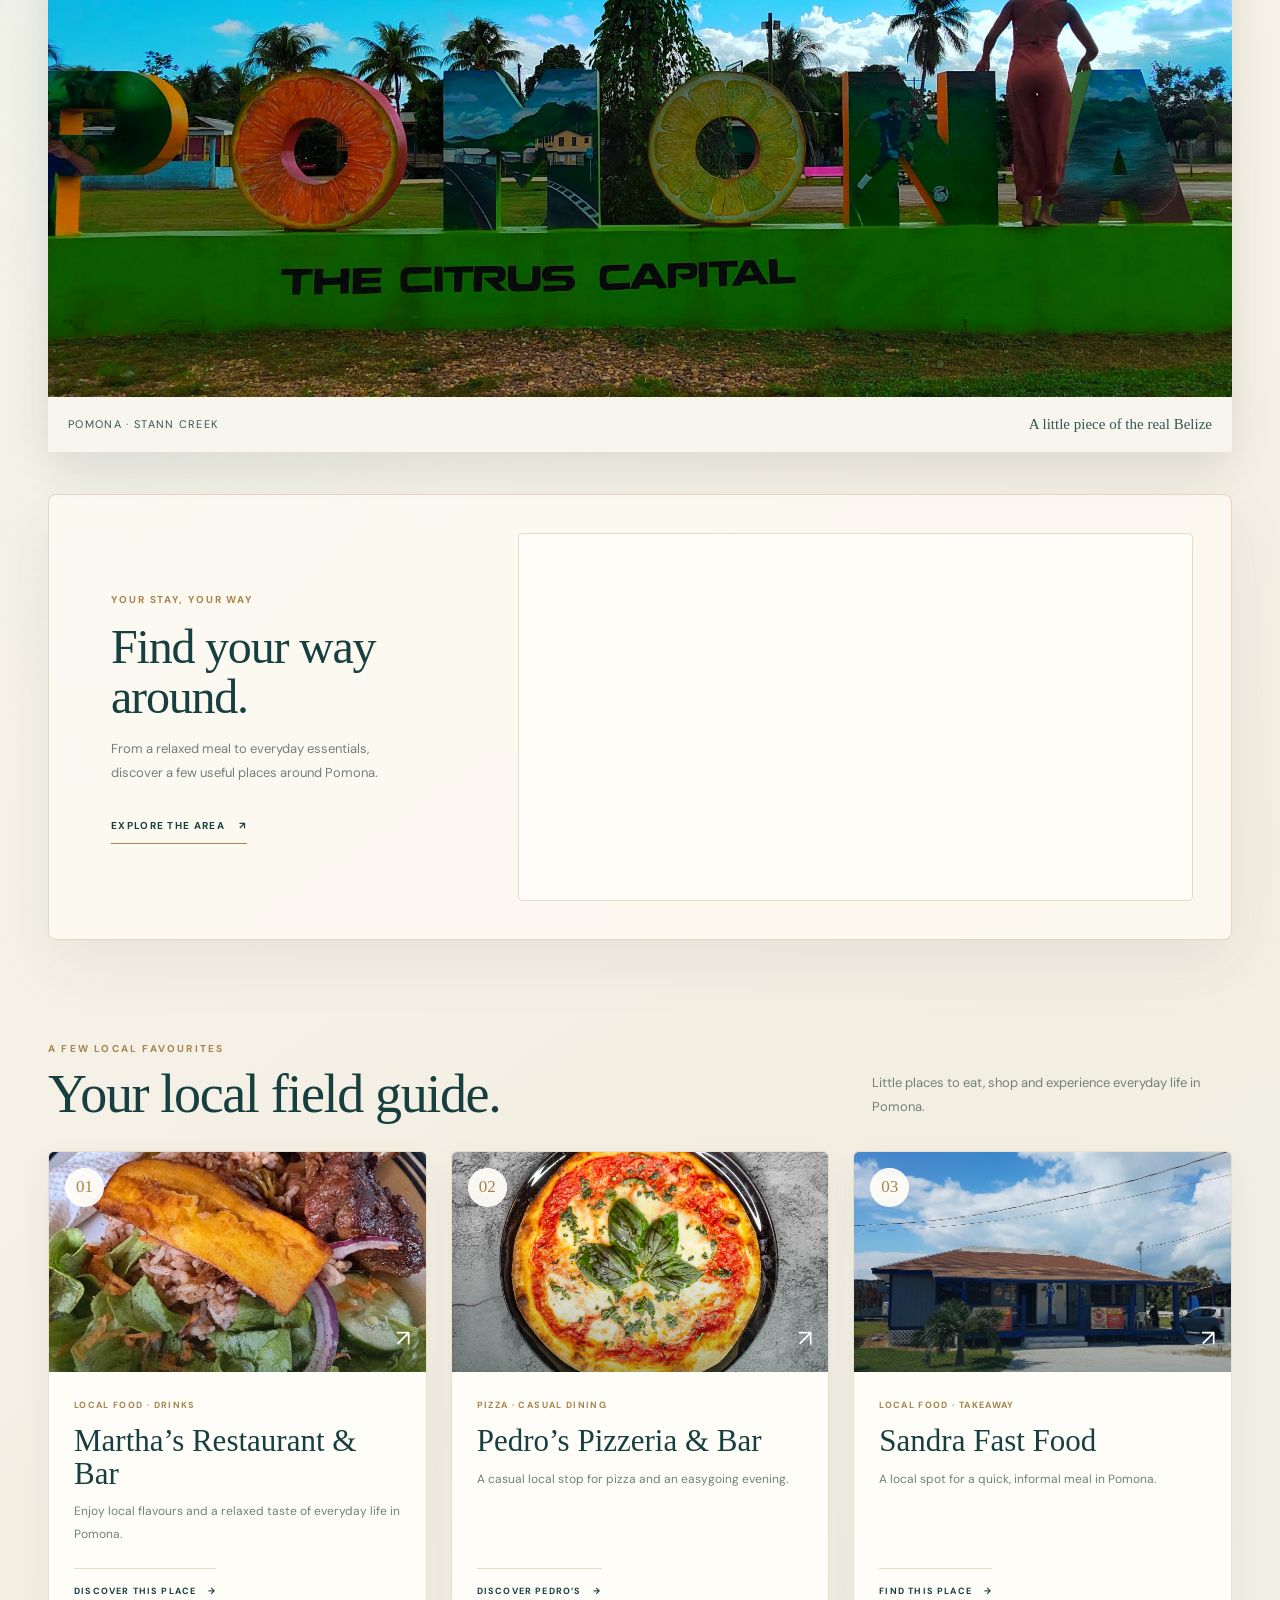
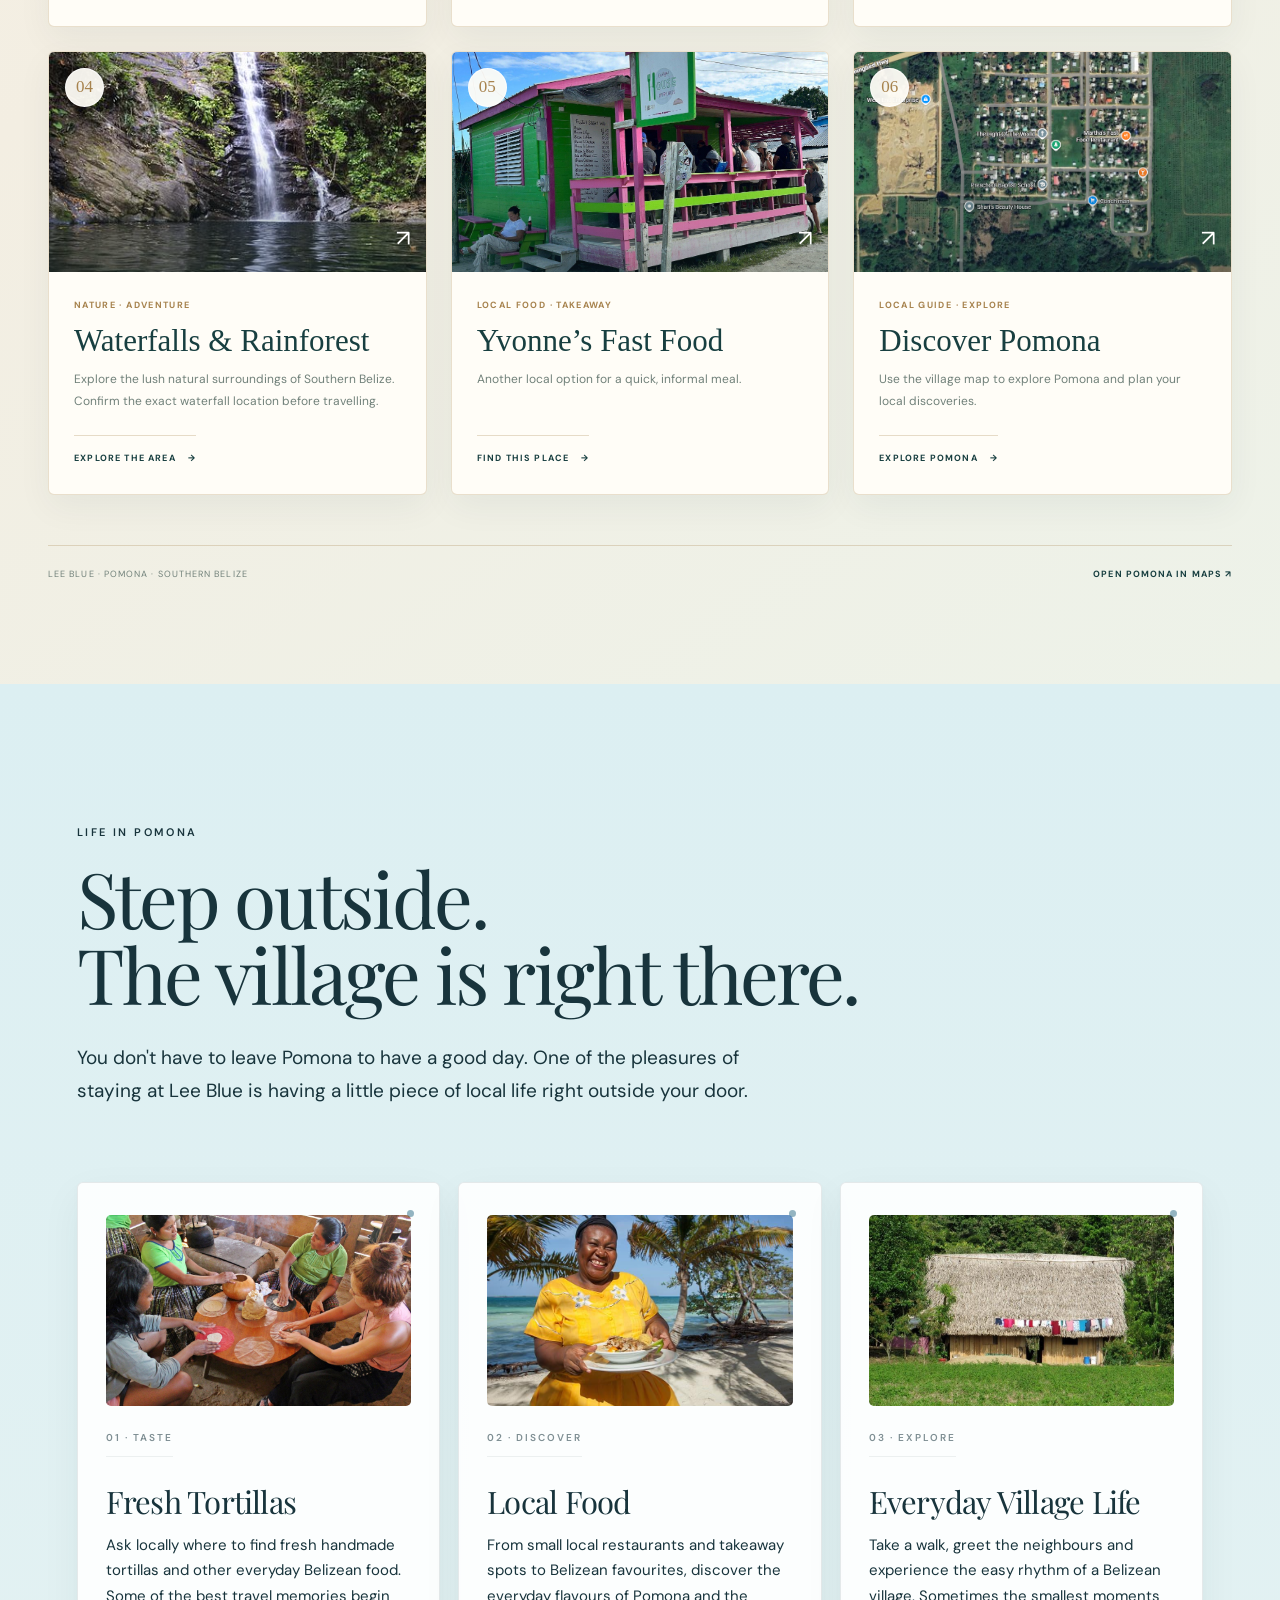
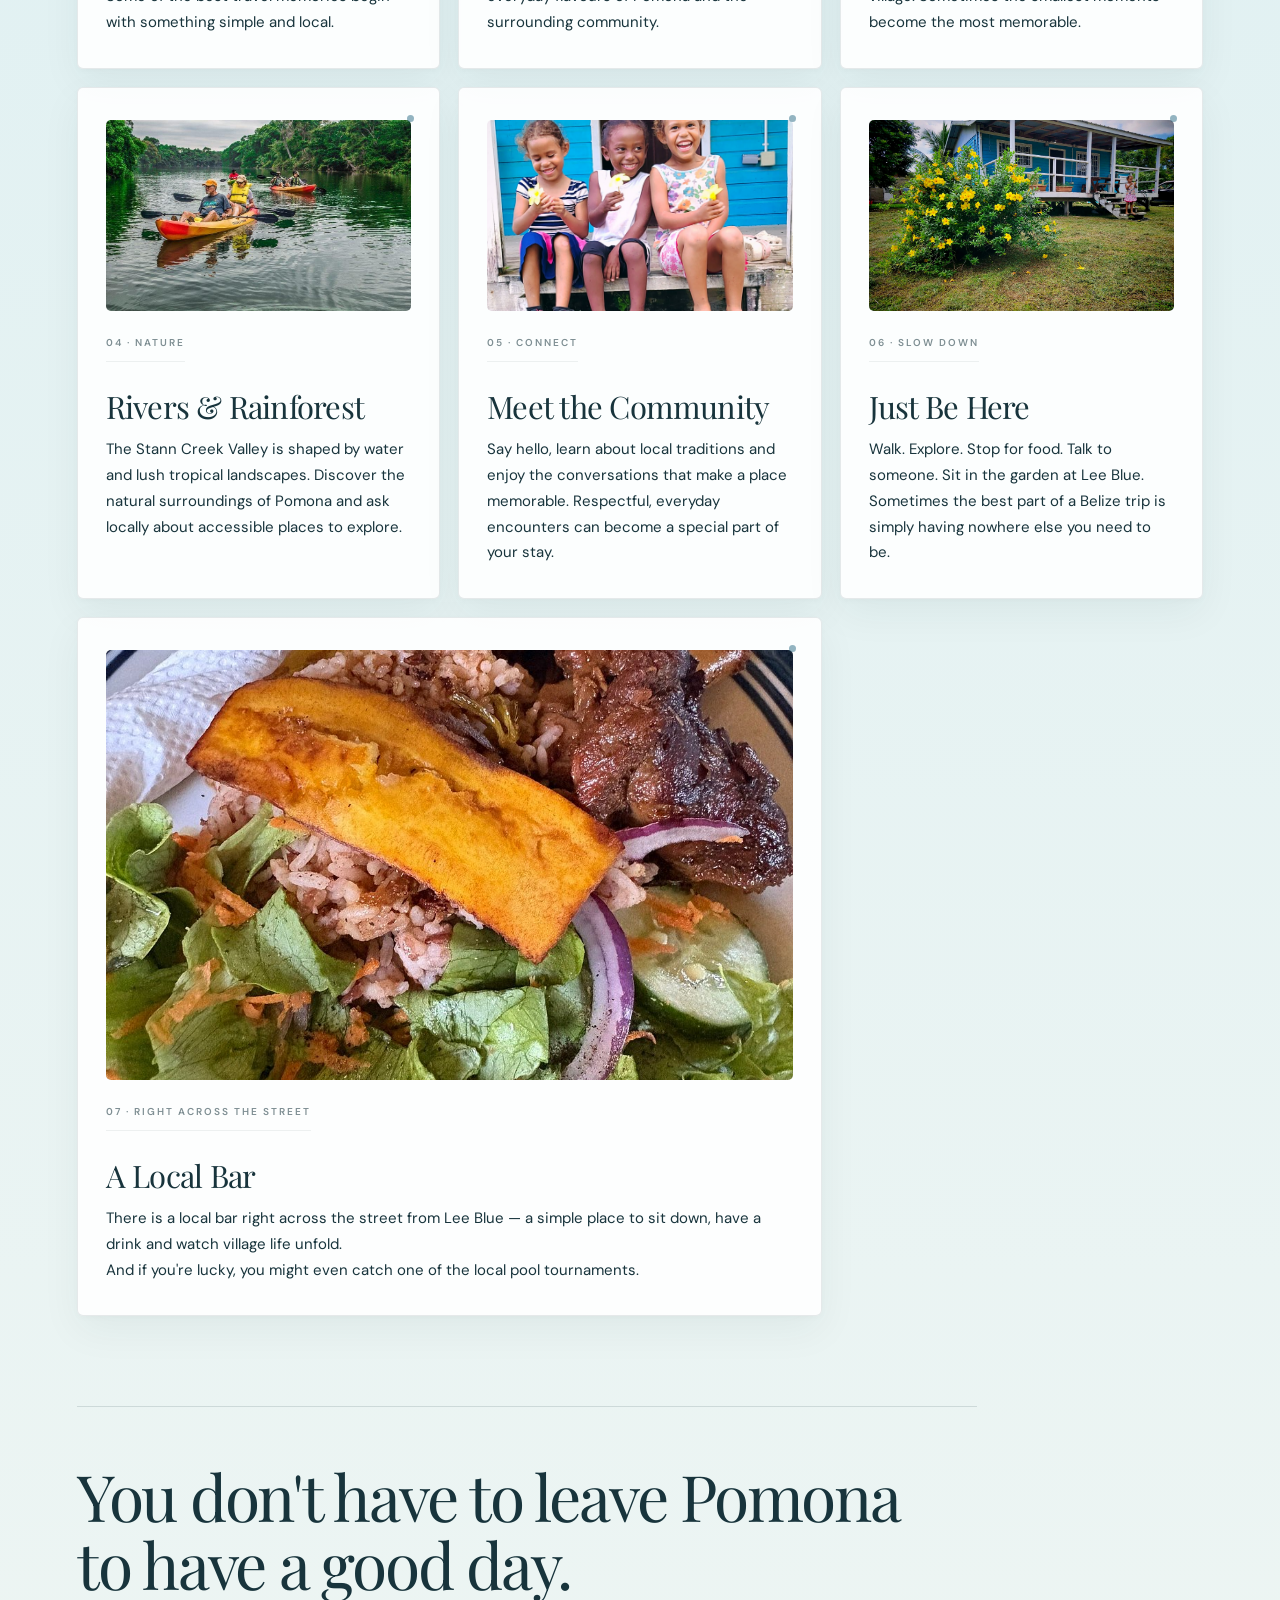
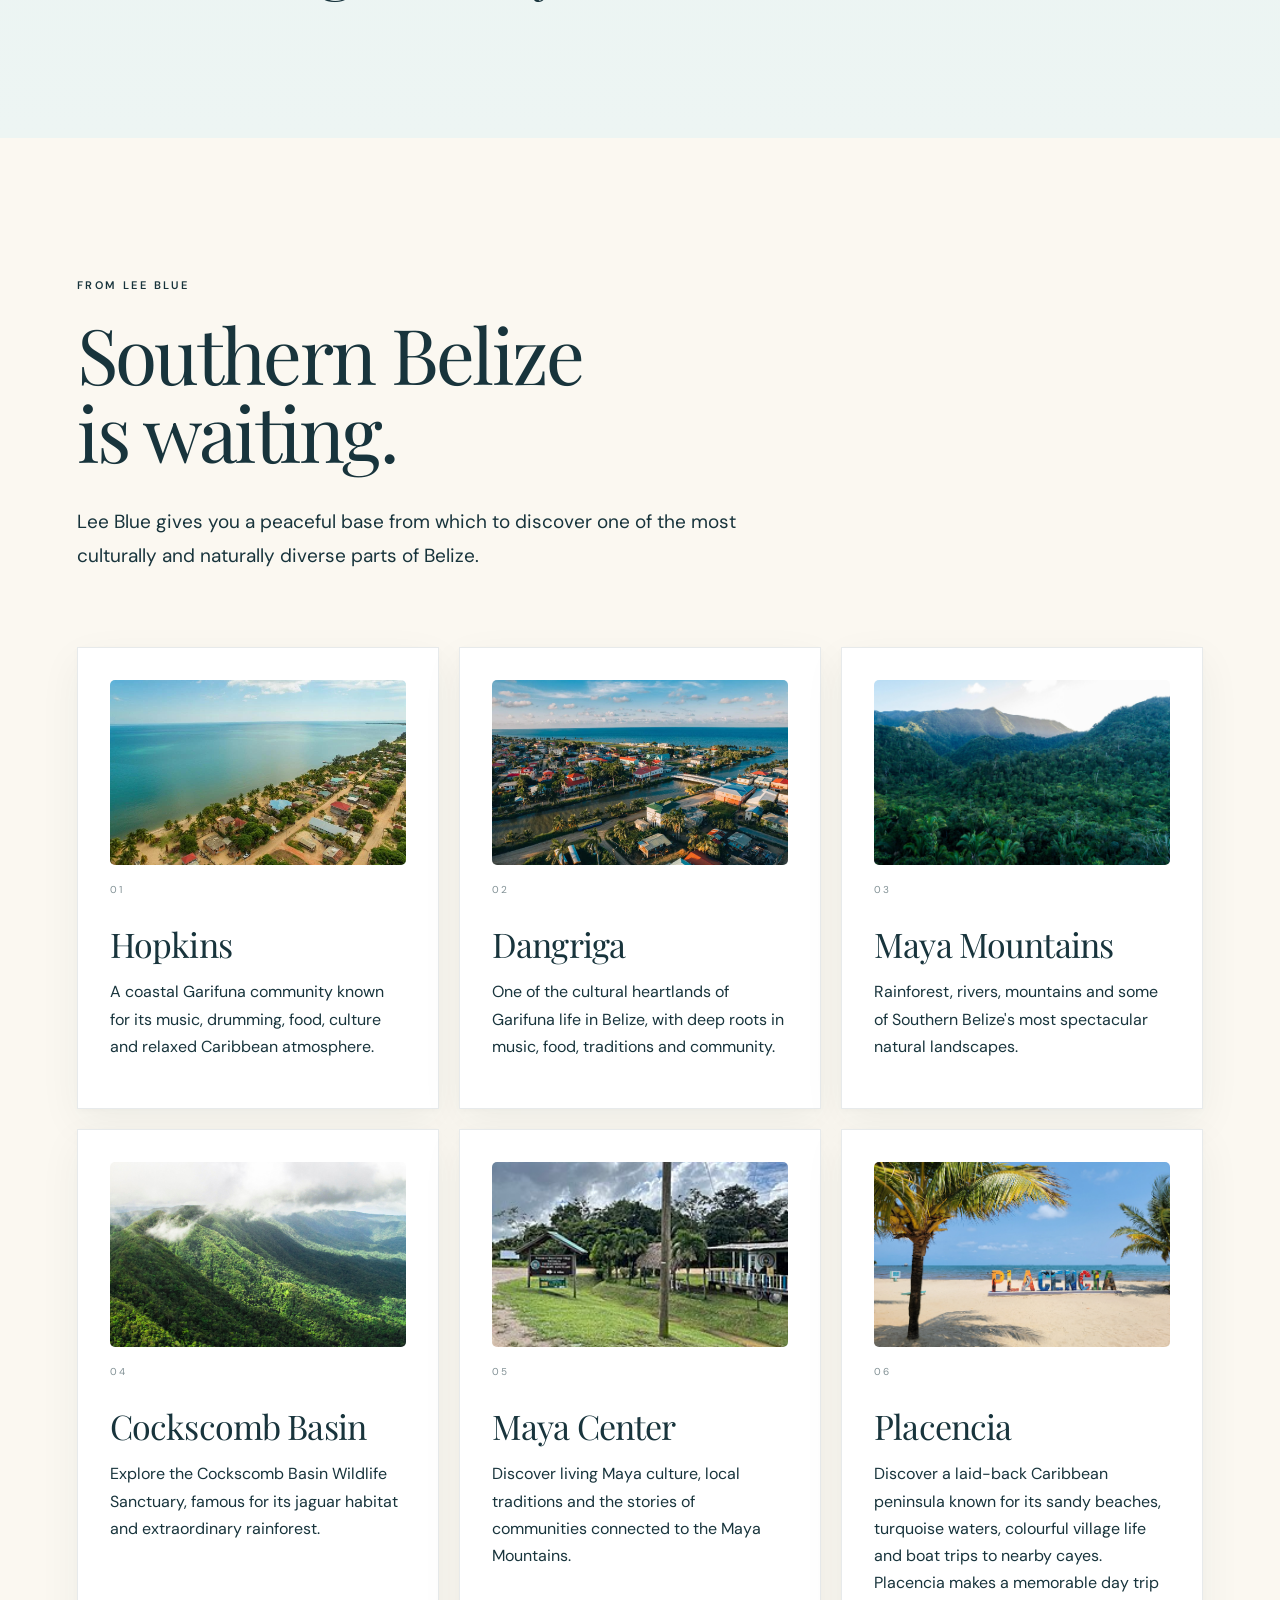
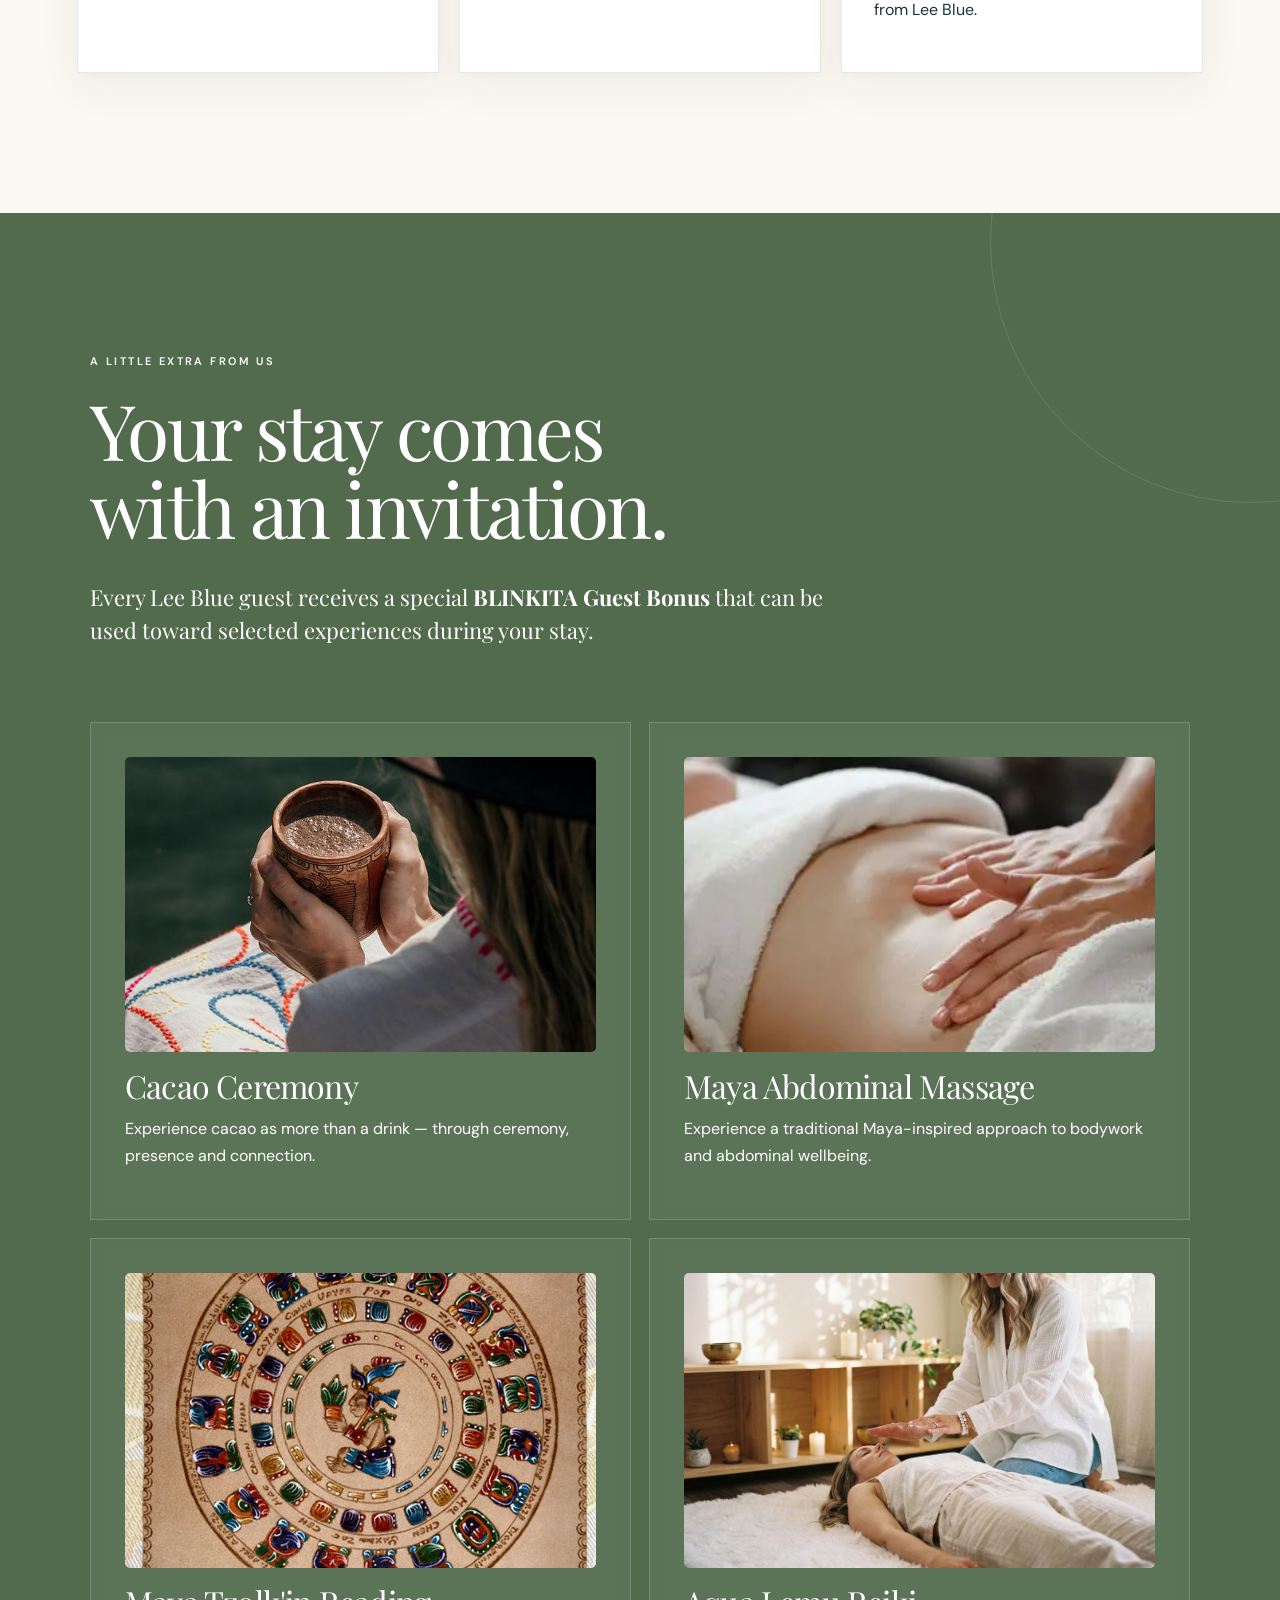
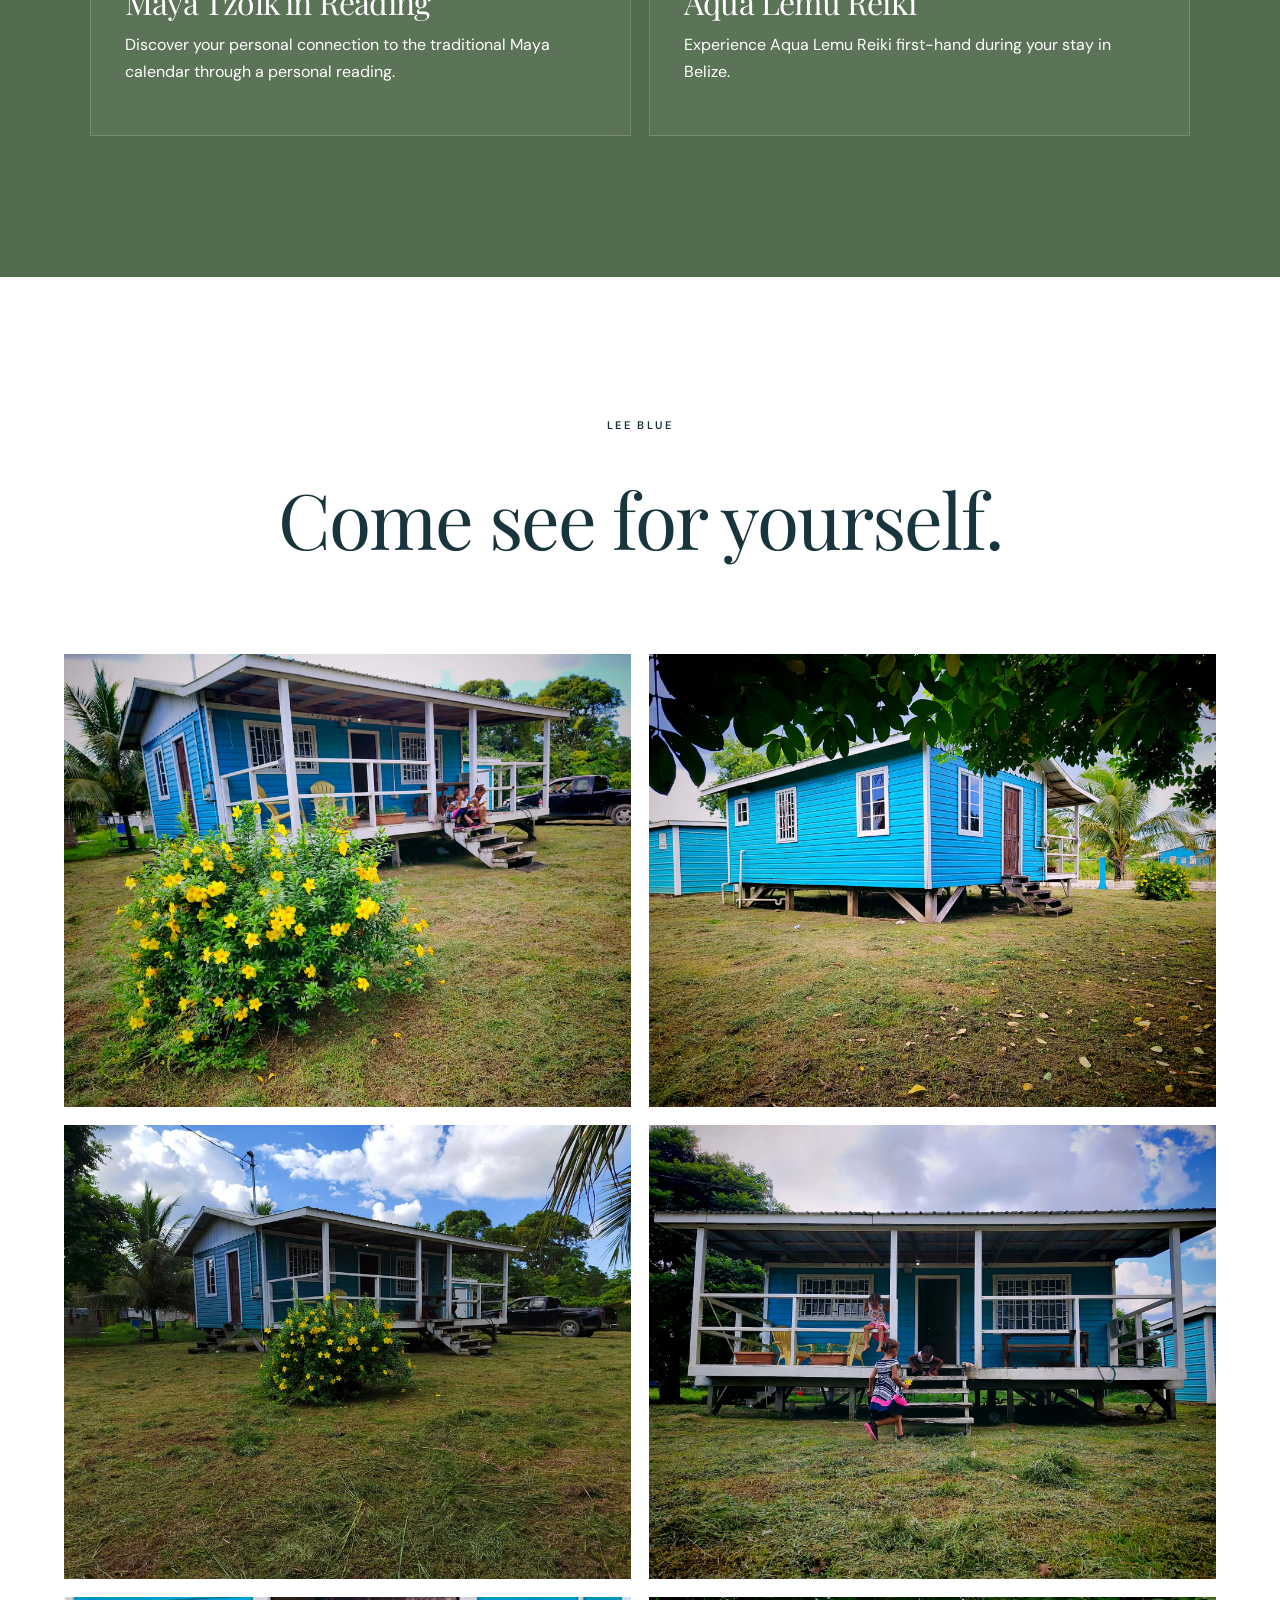
==== commit e8e1f4f0: "Revert Lee Blue website update; restore previous site version" ====
--- a/index.html
+++ b/index.html
@@ -3,26 +3,6 @@
 <head>
 <meta charset="utf-8"/>
 <meta content="width=device-width, initial-scale=1.0" name="viewport"/>
-<link rel="canonical" href="https://lee-blue.com/"/>
-<link rel="alternate" hreflang="en" href="https://lee-blue.com/"/>
-<link rel="alternate" hreflang="sl" href="https://lee-blue.com/sl/"/>
-<link rel="alternate" hreflang="es" href="https://lee-blue.com/es/"/>
-<link rel="alternate" hreflang="x-default" href="https://lee-blue.com/"/>
-<meta property="og:type" content="website"/>
-<meta property="og:site_name" content="Lee Blue"/>
-<meta property="og:title" content="Lee Blue | Your Little Blue House in Southern Belize"/>
-<meta property="og:description" content="Lee Blue is a private blue wooden holiday home in Pomona, Southern Belize — a peaceful base for discovering Maya culture, Garifuna communities, the Maya Mountains and the wild beauty of Belize."/>
-<meta property="og:url" content="https://lee-blue.com/"/>
-<meta property="og:image" content="https://lee-blue.com/images/pomona1.jpg"/>
-<meta property="og:image:alt" content="Lee Blue house in Pomona, Southern Belize"/>
-<meta property="og:locale" content="en_US"/>
-<meta property="og:locale:alternate" content="sl_SI"/>
-<meta property="og:locale:alternate" content="es_ES"/>
-<meta name="twitter:card" content="summary_large_image"/>
-<meta name="twitter:title" content="Lee Blue | Your Little Blue House in Southern Belize"/>
-<meta name="twitter:description" content="Lee Blue is a private blue wooden holiday home in Pomona, Southern Belize — a peaceful base for discovering Maya culture, Garifuna communities, the Maya Mountains and the wild beauty of Belize."/>
-<meta name="twitter:image" content="https://lee-blue.com/images/pomona1.jpg"/>
-<script type="application/ld+json">{"@context":"https://schema.org","@type":"LodgingBusiness","@id":"https://lee-blue.com/#lodging","name":"Lee Blue","description":"Lee Blue is a private blue wooden holiday home in Pomona, Southern Belize — a peaceful base for discovering Maya culture, Garifuna communities, the Maya Mountains and the wild beauty of Belize.","url":"https://lee-blue.com/","image":"https://lee-blue.com/images/pomona1.jpg","address":{"@type":"PostalAddress","addressLocality":"Pomona","addressRegion":"Stann Creek","addressCountry":"BZ"}}</script>
 <title>Lee Blue | Your Little Blue House in Southern Belize</title>
 <meta content="Lee Blue is a private blue wooden holiday home in Pomona, Southern Belize — a peaceful base for discovering Maya culture, Garifuna communities, the Maya Mountains and the wild beauty of Belize." name="description"/>
 <link href="style-v2.css?v=20260929-01" rel="stylesheet"/>
@@ -65,11 +45,11 @@
 <a href="#bonus">Guest Bonus</a>
 <a href="#gallery">Gallery</a>
 <a href="#stay">Stay</a>
-<a href="#contact">Contact</a><a href="#group-stays">Group stays</a></nav><div aria-label="Language selection" class="language-switcher"><a aria-current="page" data-lang="en" href="index.html">EN</a><a data-lang="sl" href="/sl/">SL</a><a data-lang="es" href="/es/">ES</a></div>
+<a href="#contact">Contact</a></nav><div aria-label="Language selection" class="language-switcher"><a aria-current="page" data-lang="en" href="index.html">EN</a><a data-lang="sl" href="sl/index.html">SL</a><a data-lang="es" href="es/index.html">ES</a></div>
 </header>
 <main>
 <section class="hero">
-<img alt="Lee Blue house in Pomona, Southern Belize" src="images/pomona1.jpg" decoding="async" loading="eager" fetchpriority="high">
+<img alt="Lee Blue house in Pomona, Southern Belize" src="images/pomona1.jpg"/>
 <div class="hero-overlay">
 <p class="eyebrow">POMONA · SOUTHERN BELIZE</p>
 <h1>LEE BLUE</h1>
@@ -98,7 +78,7 @@
 </section>
 <section class="split-section" id="house">
 <div class="image">
-<img alt="Interior of Lee Blue" src="images/pomona2.jpg" decoding="async" loading="lazy">
+<img alt="Interior of Lee Blue" src="images/pomona2.jpg"/>
 </div>
 <div class="content">
 <p class="eyebrow">THE HOUSE</p>
@@ -116,7 +96,7 @@
 </div>
 </section>
 <section class="garden">
-<img alt="Lee Blue garden" src="images/pomona3.jpg" decoding="async" loading="lazy">
+<img alt="Lee Blue garden" src="images/pomona3.jpg"/>
 <div class="garden-text">
 <p class="eyebrow">YOUR OWN GREEN SPACE</p>
 <h2>Slow mornings.<br/>Warm evenings.<br/>No rush.</h2>
@@ -129,7 +109,7 @@
 </section>
 <section class="pomona-story" id="pomona">
 <div class="pomona-image">
-<img alt="Pomona and the green landscape of Southern Belize" src="images/pomona8.jpg" decoding="async" loading="lazy">
+<img alt="Pomona and the green landscape of Southern Belize" src="images/pomona8.jpg"/>
 </div>
 <div class="pomona-content">
 <p class="eyebrow">THE PLACE · POMONA</p>
@@ -183,7 +163,7 @@
 </div>
 <div class="pomona-cards">
 <article>
-<img alt="The green river valley around Southern Belize" data-auto-photo="rivervalley.jpg" src="images/rivervalley.jpg" decoding="async" loading="lazy">
+<img alt="The green river valley around Southern Belize" data-auto-photo="rivervalley.jpg" loading="lazy" src="images/rivervalley.jpg"/>
 <span>01</span>
 <h3>Valley Life</h3>
 <p>
@@ -192,7 +172,7 @@
                 </p>
 </article>
 <article>
-<img alt="Citrus-growing country in the Stann Creek Valley" data-auto-photo="citruscountry.jpg" src="images/citruscountry.jpg" decoding="async" loading="lazy">
+<img alt="Citrus-growing country in the Stann Creek Valley" data-auto-photo="citruscountry.jpg" loading="lazy" src="images/citruscountry.jpg"/>
 <span>02</span>
 <h3>Citrus Country</h3>
 <p>
@@ -202,7 +182,7 @@
                 </p>
 </article>
 <article>
-<img alt="Belize landscape and the road to discovery" data-auto-photo="belize.jpg" src="images/belize.jpg" decoding="async" loading="lazy">
+<img alt="Belize landscape and the road to discovery" data-auto-photo="belize.jpg" loading="lazy" src="images/belize.jpg"/>
 <span>03</span>
 <h3>The Road South</h3>
 <p>
@@ -212,7 +192,7 @@
                 </p>
 </article>
 <article>
-<img alt="The green landscape around Pomona" data-auto-photo="pomona8.jpg" src="images/pomona8.jpg" decoding="async" loading="lazy">
+<img alt="The green landscape around Pomona" data-auto-photo="pomona8.jpg" loading="lazy" src="images/pomona8.jpg"/>
 <span>04</span>
 <h3>Take Your Time</h3>
 <p>
@@ -247,7 +227,7 @@
             </p>
 </header>
 <figure class="lee-pomona-sign-banner">
-<img alt="Welcome to Pomona, Stann Creek, Belize" src="images/pomona-sign.jpg" decoding="async" loading="lazy">
+<img alt="Welcome to Pomona, Stann Creek, Belize" loading="lazy" src="images/pomona-sign.jpg"/>
 <figcaption>
 <span>POMONA · STANN CREEK</span>
 <span>A little piece of the real Belize</span>
@@ -280,7 +260,7 @@
 <div class="lee-guide-grid">
 <a class="lee-guide-card" href="https://www.google.com/maps/search/?api=1&amp;query=Martha's%20Restaurant%20and%20Bar%20Pomona%20Belize" rel="noopener" target="_blank">
 <div class="lee-guide-image">
-<img alt="Martha’s Restaurant and Bar in Pomona, Belize" src="images/martharestaurantbar.jpg" decoding="async" loading="lazy">
+<img alt="Martha’s Restaurant and Bar in Pomona, Belize" loading="lazy" src="images/martharestaurantbar.jpg"/>
 <span class="lee-guide-number">01</span>
 <span aria-hidden="true" class="lee-guide-arrow">↗</span>
 </div>
@@ -293,7 +273,7 @@
 </a>
 <a class="lee-guide-card" href="https://www.google.com/maps/search/?api=1&amp;query=Pedro's%20Pizzeria%20Bar%20Pomona%20Belize" rel="noopener" target="_blank">
 <div class="lee-guide-image">
-<img alt="Pedro’s Pizzeria and Bar in Pomona, Belize" src="images/pedro's-pizzeria.jpg" decoding="async" loading="lazy">
+<img alt="Pedro’s Pizzeria and Bar in Pomona, Belize" loading="lazy" src="images/pedro's-pizzeria.jpg"/>
 <span class="lee-guide-number">02</span>
 <span aria-hidden="true" class="lee-guide-arrow">↗</span>
 </div>
@@ -306,7 +286,7 @@
 </a>
 <a class="lee-guide-card" href="https://www.google.com/maps/search/?api=1&amp;query=Sandra%20Fast%20Food%20Pomona%20Belize" rel="noopener" target="_blank">
 <div class="lee-guide-image">
-<img alt="Sandra Fast Food in Pomona, Belize" src="images/pomona-sandrafastfood.jpg" decoding="async" loading="lazy">
+<img alt="Sandra Fast Food in Pomona, Belize" loading="lazy" src="images/pomona-sandrafastfood.jpg"/>
 <span class="lee-guide-number">03</span>
 <span aria-hidden="true" class="lee-guide-arrow">↗</span>
 </div>
@@ -319,7 +299,7 @@
 </a>
 <a class="lee-guide-card" href="https://www.google.com/maps/search/?api=1&amp;query=Waterfalls%20near%20Pomona%20Stann%20Creek%20Belize" rel="noopener" target="_blank">
 <div class="lee-guide-image">
-<img alt="Waterfall in the Pomona area; exact location to be confirmed" src="images/pomona-waterfalls.jpg" decoding="async" loading="lazy">
+<img alt="Waterfall in the Pomona area; exact location to be confirmed" loading="lazy" src="images/pomona-waterfalls.jpg"/>
 <span class="lee-guide-number">04</span>
 <span aria-hidden="true" class="lee-guide-arrow">↗</span>
 </div>
@@ -332,7 +312,7 @@
 </a>
 <a class="lee-guide-card" href="https://www.google.com/maps/search/?api=1&amp;query=Yvonne's%20Fast%20Food%20Pomona%20Belize" rel="noopener" target="_blank">
 <div class="lee-guide-image">
-<img alt="Yvonne’s Fast Food in Pomona, Belize" src="images/pomona-yvonnefastfood.jpg" decoding="async" loading="lazy">
+<img alt="Yvonne’s Fast Food in Pomona, Belize" loading="lazy" src="images/pomona-yvonnefastfood.jpg"/>
 <span class="lee-guide-number">05</span>
 <span aria-hidden="true" class="lee-guide-arrow">↗</span>
 </div>
@@ -345,7 +325,7 @@
 </a>
 <a class="lee-guide-card" href="https://www.google.com/maps/search/?api=1&amp;query=Pomona%20Stann%20Creek%20Belize" rel="noopener" target="_blank">
 <div class="lee-guide-image">
-<img alt="Map of Pomona, Belize" src="images/pomona-map.jpg" decoding="async" loading="lazy">
+<img alt="Map of Pomona, Belize" loading="lazy" src="images/pomona-map.jpg"/>
 <span class="lee-guide-number">06</span>
 <span aria-hidden="true" class="lee-guide-arrow">↗</span>
 </div>
@@ -382,43 +362,43 @@
 </div>
 <div class="pomona-life-grid">
 <article class="life-card">
-<img alt="Fresh handmade tortillas" data-auto-photo="freshtortillias.jpg" src="images/freshtortillias.jpg" decoding="async" loading="lazy">
+<img alt="Fresh handmade tortillas" data-auto-photo="freshtortillias.jpg" loading="lazy" src="images/freshtortillias.jpg"/>
 <span>01 · TASTE</span>
 <h3>Fresh Tortillas</h3>
 <p>Ask locally where to find fresh handmade tortillas and other everyday Belizean food. Some of the best travel memories begin with something simple and local.</p>
 </article>
 <article class="life-card">
-<img alt="Belizean hudut, a traditional local dish" data-auto-photo="hopkins-garifuna-hudut.jpg" src="images/hopkins-garifuna-hudut.jpg" decoding="async" loading="lazy">
+<img alt="Belizean hudut, a traditional local dish" data-auto-photo="hopkins-garifuna-hudut.jpg" loading="lazy" src="images/hopkins-garifuna-hudut.jpg"/>
 <span>02 · DISCOVER</span>
 <h3>Local Food</h3>
 <p>From small local restaurants and takeaway spots to Belizean favourites, discover the everyday flavours of Pomona and the surrounding community.</p>
 </article>
 <article class="life-card">
-<img alt="Everyday life in a Belizean village" data-auto-photo="everydayvillagelife.jpg" src="images/everydayvillagelife.jpg" decoding="async" loading="lazy">
+<img alt="Everyday life in a Belizean village" data-auto-photo="everydayvillagelife.jpg" loading="lazy" src="images/everydayvillagelife.jpg"/>
 <span>03 · EXPLORE</span>
 <h3>Everyday Village Life</h3>
 <p>Take a walk, greet the neighbours and experience the easy rhythm of a Belizean village. Sometimes the smallest moments become the most memorable.</p>
 </article>
 <article class="life-card">
-<img alt="Paddling on a river in tropical Belize" data-auto-photo="riverpaddling.jpg" src="images/riverpaddling.jpg" decoding="async" loading="lazy">
+<img alt="Paddling on a river in tropical Belize" data-auto-photo="riverpaddling.jpg" loading="lazy" src="images/riverpaddling.jpg"/>
 <span>04 · NATURE</span>
 <h3>Rivers &amp; Rainforest</h3>
 <p>The Stann Creek Valley is shaped by water and lush tropical landscapes. Discover the natural surroundings of Pomona and ask locally about accessible places to explore.</p>
 </article>
 <article class="life-card">
-<img alt="Children in the Pomona community" data-auto-photo="pomona-kids.jpg" src="images/pomona-kids.jpg" decoding="async" loading="lazy">
+<img alt="Children in the Pomona community" data-auto-photo="pomona-kids.jpg" loading="lazy" src="images/pomona-kids.jpg"/>
 <span>05 · CONNECT</span>
 <h3>Meet the Community</h3>
 <p>Say hello, learn about local traditions and enjoy the conversations that make a place memorable. Respectful, everyday encounters can become a special part of your stay.</p>
 </article>
 <article class="life-card">
-<img alt="The garden at Lee Blue" data-auto-photo="pomona3.jpg" src="images/pomona3.jpg" decoding="async" loading="lazy">
+<img alt="The garden at Lee Blue" data-auto-photo="pomona3.jpg" loading="lazy" src="images/pomona3.jpg"/>
 <span>06 · SLOW DOWN</span>
 <h3>Just Be Here</h3>
 <p>Walk. Explore. Stop for food. Talk to someone. Sit in the garden at Lee Blue. Sometimes the best part of a Belize trip is simply having nowhere else you need to be.</p>
 </article>
 <article class="life-card life-card-wide">
-<img alt="Martha's Restaurant and Bar in Pomona" data-auto-photo="martharestaurantbar.jpg" src="images/martharestaurantbar.jpg" decoding="async" loading="lazy">
+<img alt="Martha's Restaurant and Bar in Pomona" data-auto-photo="martharestaurantbar.jpg" loading="lazy" src="images/martharestaurantbar.jpg"/>
 <span>07 · RIGHT ACROSS THE STREET</span>
 <h3>A Local Bar</h3>
 <p>There is a local bar right across the street from Lee Blue — a simple place to sit down, have a drink and watch village life unfold.</p>
@@ -444,7 +424,7 @@
 </div>
 <div class="places">
 <article>
-<img alt="Hopkins, a Garifuna coastal community in Belize" data-auto-photo="hopkins.jpg" src="images/hopkins.jpg" decoding="async" loading="lazy">
+<img alt="Hopkins, a Garifuna coastal community in Belize" data-auto-photo="hopkins.jpg" loading="lazy" src="images/hopkins.jpg"/>
 <span>01</span>
 <h3>Hopkins</h3>
 <p>
@@ -453,7 +433,7 @@
             </p>
 </article>
 <article>
-<img alt="Dangriga in Southern Belize" data-auto-photo="dangriga.jpg" src="images/dangriga.jpg" decoding="async" loading="lazy">
+<img alt="Dangriga in Southern Belize" data-auto-photo="dangriga.jpg" loading="lazy" src="images/dangriga.jpg"/>
 <span>02</span>
 <h3>Dangriga</h3>
 <p>
@@ -462,7 +442,7 @@
             </p>
 </article>
 <article>
-<img alt="The Maya Mountains of Belize" data-auto-photo="mayamountains.jpg" src="images/mayamountains.jpg" decoding="async" loading="lazy">
+<img alt="The Maya Mountains of Belize" data-auto-photo="mayamountains.jpg" loading="lazy" src="images/mayamountains.jpg"/>
 <span>03</span>
 <h3>Maya Mountains</h3>
 <p>
@@ -471,7 +451,7 @@
             </p>
 </article>
 <article>
-<img alt="Rainforest landscape in the Cockscomb Basin area of Belize" data-auto-photo="cockscombbasin.jpg" src="images/cockscombbasin.jpg" decoding="async" loading="lazy">
+<img alt="Rainforest landscape in the Cockscomb Basin area of Belize" data-auto-photo="cockscombbasin.jpg" loading="lazy" src="images/cockscombbasin.jpg"/>
 <span>04</span>
 <h3>Cockscomb Basin</h3>
 <p>
@@ -480,7 +460,7 @@
             </p>
 </article>
 <article>
-<img alt="Maya Center community in Southern Belize" data-auto-photo="mayacentre.jpg" src="images/mayacentre.jpg" decoding="async" loading="lazy">
+<img alt="Maya Center community in Southern Belize" data-auto-photo="mayacentre.jpg" loading="lazy" src="images/mayacentre.jpg"/>
 <span>05</span>
 <h3>Maya Center</h3>
 <p>
@@ -489,7 +469,7 @@
             </p>
 </article>
 <article>
-<img alt="Placencia peninsula on the Caribbean coast of Belize" data-auto-photo="placencia.jpg" src="images/placencia.jpg" decoding="async" loading="lazy">
+<img alt="Placencia peninsula on the Caribbean coast of Belize" data-auto-photo="placencia.jpg" loading="lazy" src="images/placencia.jpg"/>
 <span>06</span>
 <h3>Placencia</h3>
 <p>
@@ -514,7 +494,7 @@
         </p>
 <div class="experiences">
 <div>
-<img alt="Cacao ceremony experience" data-auto-photo="ceremonialcacao.jpg" src="images/ceremonialcacao.jpg" decoding="async" loading="lazy">
+<img alt="Cacao ceremony experience" data-auto-photo="ceremonialcacao.jpg" loading="lazy" src="images/ceremonialcacao.jpg"/>
 <h3>Cacao Ceremony</h3>
 <p>
                     Experience cacao as more than a drink —
@@ -522,7 +502,7 @@
                 </p>
 </div>
 <div>
-<img alt="Maya abdominal massage experience" data-auto-photo="mayaabdominalmassage.webp" src="images/mayaabdominalmassage.webp" decoding="async" loading="lazy">
+<img alt="Maya abdominal massage experience" data-auto-photo="mayaabdominalmassage.webp" loading="lazy" src="images/mayaabdominalmassage.webp"/>
 <h3>Maya Abdominal Massage</h3>
 <p>
                     Experience a traditional Maya-inspired approach
@@ -530,7 +510,7 @@
                 </p>
 </div>
 <div>
-<img alt="Traditional Maya Tzolk'in personal reading" data-auto-photo="mayatzolkinreading.jpg" src="images/mayatzolkinreading.jpg" decoding="async" loading="lazy">
+<img alt="Traditional Maya Tzolk'in personal reading" data-auto-photo="mayatzolkinreading.jpg" loading="lazy" src="images/mayatzolkinreading.jpg"/>
 <h3>Maya Tzolk'in Reading</h3>
 <p>
                     Discover your personal connection to the traditional
@@ -538,7 +518,7 @@
                 </p>
 </div>
 <div>
-<img alt="Aqua Lemu Reiki experience" data-auto-photo="aqualemureiki.jpg" src="images/aqualemureiki.jpg" decoding="async" loading="lazy">
+<img alt="Aqua Lemu Reiki experience" data-auto-photo="aqualemureiki.jpg" loading="lazy" src="images/aqualemureiki.jpg"/>
 <h3>Aqua Lemu Reiki</h3>
 <p>
                     Experience Aqua Lemu Reiki first-hand
@@ -554,90 +534,13 @@
 <h2>Come see for yourself.</h2>
 </div>
 <div class="gallery-grid">
-<img alt="Lee Blue" src="images/pomona4.jpg" decoding="async" loading="lazy">
-<img alt="Lee Blue" src="images/pomona5.jpg" decoding="async" loading="lazy">
-<img alt="Lee Blue" src="images/pomona6.jpg" decoding="async" loading="lazy">
-<img alt="Lee Blue" src="images/pomona7.jpg" decoding="async" loading="lazy">
-<img alt="Pomona Kids" src="images/pomona-kids.jpg" decoding="async" loading="lazy">
-<img alt="Lee Blue" src="images/pomona1.jpg" decoding="async" loading="lazy">
-<img alt="Lee Blue" src="images/pomona8.jpg" decoding="async" loading="lazy">
-</div>
-</section>
-<section class="contact-section" id="house-rules"><div class="contact-inner">
-<p class="eyebrow">GOOD TO KNOW</p><h2>Arrival, house rules &amp; reservations</h2>
-<div class="contact-grid">
-<div class="contact-card"><span class="contact-label">Check-in &amp; check-out</span><strong>Check-in from 3:00 PM · Check-out by 11:00 AM</strong><p>Early arrival or late departure may be arranged in advance, subject to availability. Arrival directions and check-in instructions are sent after confirmation.</p><p>Free parking is available inside the property or outside the front gate.</p></div>
-<div class="contact-card"><span class="contact-label">House rules</span><p>No smoking inside the house. Smoking is welcome on the terrace or in the garden. Well-behaved pets are welcome; please tell us in advance. Visitors are welcome provided they respect the property, neighbours, public order and quiet hours (10:00 PM–7:00 AM).</p></div>
-<div class="contact-card"><span class="contact-label">Payment &amp; cancellation</span><p>A 30% deposit confirms a direct reservation. The remaining balance is due 7 days before arrival; bookings made within 7 days require full payment.</p><p>14+ days before arrival: refund, less non-refundable processing fees. 7–13 days: 50% of the total booking is non-refundable. Less than 7 days, no-shows and early departures: non-refundable.</p><p>A refundable security deposit may be requested for group stays or where appropriate. Any amount will be confirmed before booking.</p></div>
-</div></div></section>
-<section class="retreat-showcase" id="retreat-hosting">
-<div class="retreat-showcase-inner">
-<div class="retreat-hero-grid">
-<div class="retreat-hero-copy">
-<p class="retreat-eyebrow">LEE BLUE · SOUTHERN BELIZE · PRIVATE RETREATS</p>
-<h2>Come to Belize.<br><em>Leave with more.</em></h2>
-<p class="retreat-lead">Not just a place to stay. A thoughtfully hosted experience shaped around time, culture, nature and the wisdom of the body.</p>
-<p>Lee Blue is a private tropical base in Pomona for intimate group journeys, meaningful gatherings and carefully designed retreats. Bring your own facilitator and programme, or enquire about a signature experience created with local hosts and practitioners.</p>
-<a class="retreat-cta" href="#contact">ENQUIRE ABOUT A PRIVATE RETREAT <span aria-hidden="true">↗</span></a>
-<p class="retreat-note">Every retreat is planned individually. Dates, group size, services and final pricing are confirmed in a tailored proposal.</p>
-</div>
-<div class="retreat-hero-visual">
-<img class="retreat-image-main" src="images/mayatzolkinreading.jpg" alt="A personal reading of the traditional Maya Tzolk'in calendar" decoding="async" loading="lazy">
-<div class="retreat-image-stack">
-<img src="images/ceremonialcacao.jpg" alt="Cacao gathering" decoding="async" loading="lazy">
-<img src="images/mayamountains.jpg" alt="The Maya Mountains of Belize" decoding="async" loading="lazy">
-</div>
-<span class="retreat-image-caption">A DIFFERENT KIND OF BELIZE EXPERIENCE</span>
-</div>
-</div>
-<div class="retreat-divider"><span>FOUR WAYS TO EXPERIENCE LEE BLUE</span></div>
-<div class="retreat-offer-grid">
-<article class="retreat-offer retreat-offer-featured" id="living-time-retreat">
-<img src="images/mayatzolkinreading.jpg" alt="Traditional Maya Tzolk'in personal reading" decoding="async" loading="lazy">
-<div class="retreat-offer-body">
-<span class="retreat-offer-label">SIGNATURE EXPERIENCE · 7 DAYS / 6 NIGHTS</span>
-<h3>The Living Time Retreat</h3>
-<p>A small-group journey through the 260-day Maya Tzolk'in calendar, cacao, body awareness, traditional plant knowledge and the living culture and nature of Southern Belize.</p>
-<ul><li>Personal Tzolk'in introduction and readings</li><li>Cacao gathering and reflection</li><li>Individual Maya abdominal massage sessions by arrangement</li><li>Traditional plant knowledge and optional herbal bathing experience</li><li>Hopkins, Caribbean coast and optional Aqua Lemu Reiki</li></ul>
-<p class="retreat-investment">A bespoke retreat proposal · Pricing on request</p>
-<a href="#contact" class="retreat-text-link">REQUEST THE SIGNATURE RETREAT <span aria-hidden="true">→</span></a>
-</div>
-</article>
-<article class="retreat-offer">
-<img src="images/mayaabdominalmassage.webp" alt="Maya abdominal massage experience" decoding="async" loading="lazy">
-<div class="retreat-offer-body">
-<span class="retreat-offer-label">PRIVATE JOURNEY · PERSONALISED</span>
-<h3>Maya &amp; Body Wisdom</h3>
-<p>A more personal stay for individuals or couples who want time for themselves, with selected sessions arranged around their dates, needs and interests.</p>
-<ul><li>Traditional Maya Tzolk'in reading</li><li>Maya abdominal massage, subject to suitability</li><li>Cacao and reflective practices</li><li>Herbal and spiritual bathing experiences by arrangement</li></ul>
-<p class="retreat-investment">Designed around your stay · Pricing on request</p>
-<a href="#contact" class="retreat-text-link">ENQUIRE ABOUT A PRIVATE JOURNEY <span aria-hidden="true">→</span></a>
-</div>
-</article>
-<article class="retreat-offer">
-<img src="images/aqualemureiki.jpg" alt="Aqua Lemu Reiki experience by the Caribbean Sea" decoding="async" loading="lazy">
-<div class="retreat-offer-body">
-<span class="retreat-offer-label">FOR FACILITATORS &amp; GROUP LEADERS</span>
-<h3>Host Your Own Retreat</h3>
-<p>Bring your own teachers, facilitators and programme. Lee Blue can provide agreed accommodation and use of the property as a base for a small, private group gathering.</p>
-<ul><li>Private group accommodation in Pomona</li><li>Garden space for gathering, subject to arrangement</li><li>Optional local practitioners and experiences</li><li>Local food, cultural visits and nature excursions by arrangement</li></ul>
-<p class="retreat-investment">Exclusive group proposal · Pricing on request</p>
-<a href="#contact" class="retreat-text-link">DISCUSS YOUR GROUP RETREAT <span aria-hidden="true">→</span></a>
-</div>
-</article>
-<article class="retreat-offer"><img src="images/mayacentre.jpg" alt="Cultural learning and local traditions in Belize" decoding="async" loading="lazy"><div class="retreat-offer-body"><span class="retreat-offer-label">LOCAL CULTURE · BY ARRANGEMENT</span><h3>Maya &amp; Garifuna Cultural Experience</h3><p>Discover the living cultures of Belize through time with local Maya and Garifuna hosts. Each experience is shaped with the people sharing it and may include food, stories, music, drumming, crafts or a community visit, depending on availability.</p><ul><li>Meet local hosts and hear their stories</li><li>Explore food, music and traditions shared by the hosts</li><li>Choose a cultural visit suited to your interests</li><li>Respectful, small-scale experiences arranged in advance</li></ul><p class="retreat-investment">A locally hosted experience · Pricing on request</p><a href="#contact" class="retreat-text-link">ASK ABOUT CULTURAL EXPERIENCES <span aria-hidden="true">→</span></a></div></article>
-</div>
-<div class="retreat-experience-strip">
-<div><img src="images/ceremonialcacao.jpg" alt="Cacao experience" decoding="async" loading="lazy"><span>CACAO &amp; CONNECTION</span></div>
-<div><img src="images/mayaabdominalmassage.webp" alt="Maya abdominal massage" decoding="async" loading="lazy"><span>BODY WISDOM</span></div>
-<div><img src="images/mayacentre.jpg" alt="Maya cultural learning" decoding="async" loading="lazy"><span>MAYA KNOWLEDGE</span></div>
-<div><img src="images/aqualemureiki.jpg" alt="Aqua Lemu Reiki" decoding="async" loading="lazy"><span>CARIBBEAN WELLBEING</span></div>
-</div>
-<div class="retreat-camping-band" id="group-stays">
-<div><span class="retreat-offer-label">MORE ROOM TO GATHER</span><h3>Make space for your whole group.</h3><p>The house accommodates up to four guests. Additional guests may camp in the garden only when the entire house is reserved. Bring your own tent or ask about tent availability. Group capacity and facilities are confirmed individually.</p></div>
-<div class="retreat-camping-price"><strong>$25 USD</strong><span>per additional camper · per night</span><small>Camping is an add-on, not a standalone booking.</small></div>
-</div>
-<p class="retreat-disclaimer">Experiences, practitioners and activities are subject to availability, prior agreement, suitability and consent. Transport, meals, entrance fees and excursions are quoted separately unless included in a written proposal. Bodywork, herbal experiences and Reiki are complementary wellbeing experiences, not medical treatment. Cultural experiences are arranged respectfully with local hosts.</p>
+<img alt="Lee Blue" src="images/pomona4.jpg"/>
+<img alt="Lee Blue" src="images/pomona5.jpg"/>
+<img alt="Lee Blue" src="images/pomona6.jpg"/>
+<img alt="Lee Blue" src="images/pomona7.jpg"/>
+<img alt="Pomona Kids" loading="lazy" src="images/pomona-kids.jpg"/>
+<img alt="Lee Blue" loading="lazy" src="images/pomona1.jpg"/>
+<img alt="Lee Blue" src="images/pomona8.jpg"/>
 </div>
 </section>
 <section class="booking-calculator booking-luxe" id="booking-calculator">
@@ -652,18 +555,48 @@
 </div>
 <div class="booking-luxe-layout">
 <div class="booking-luxe-story">
-<p class="booking-luxe-kicker">THE LEE BLUE HOUSE</p>
-<h3>A private one-bedroom home for up to four guests</h3>
-<p>Lee Blue is a self-contained wooden house with one private bedroom featuring a queen-size bed, an open-plan living room and kitchen, and a private bathroom. For a group of up to four, a portable air mattress can be arranged in the living area.</p>
-<p>Enjoy air conditioning, fans, Wi-Fi, a refrigerator, stove, cookware, kitchenware and bed linen. Outside, a large covered terrace and spacious garden offer room to relax. Free parking is available inside the property or outside the front gate.</p>
-<p class="booking-luxe-occupancy"><span class="booking-luxe-occupancy-number">01–04</span><span><strong>House accommodation: up to 4 guests.</strong><small>One bedroom · Open-plan living and kitchen · Private bathroom</small></span></p>
+<p class="booking-luxe-kicker">YOUR PRIVATE RETREAT</p>
+<h3>A cosy one-bedroom house for up to 4 guests</h3>
+<p>
+                    Perfect for couples, solo travellers and small families.
+                    The house features one bedroom, a comfortable living
+                    room, a kitchen, a bathroom with a toilet, and a washing
+                    machine. An additional air bed is available to accommodate
+                    up to two extra guests, making it a flexible option for a
+                    family of four.
+                </p>
+<p>
+                    Outside, guests can enjoy a large, fully fenced garden
+                    with video surveillance, offering extra peace of mind
+                    during their stay.
+                </p>
+<p class="booking-luxe-occupancy">
+<span class="booking-luxe-occupancy-number">01–04</span>
+<span>
+<strong>Maximum occupancy: 4 guests.</strong>
+<small>One private house · One transparent nightly rate</small>
+</span>
+</p>
 <div class="booking-luxe-rate-card">
-<p class="booking-luxe-kicker">NIGHTLY RATES · USD · ENTIRE HOUSE</p>
-<div class="booking-luxe-rate-row"><div><strong>Main season</strong><small>November 1 – May 31</small></div><span>$170 <small>/ night · 3–6 nights</small></span></div>
-<div class="booking-luxe-rate-row"><div><strong>Slow season</strong><small>June 1 – October 31</small></div><span>$120 <small>/ night · 3–6 nights</small></span></div>
-<p class="booking-luxe-rate-footnote">7–13 nights: $160 / $110 per night · 14–20 nights: $150 / $100 · 21–29 nights: $140 / $90. Main season / slow season respectively. Stays of 30 nights or more: contact us for a quote. Minimum stay: 3 nights. Rates cover the entire house for up to four guests.</p>
-</div>
-<p><strong>Travelling with more than four people?</strong> Add garden camping to your house reservation for $25 per additional guest, per night. Camping is available only when the entire house is booked; it cannot be reserved separately.</p>
+<p class="booking-luxe-kicker">SEASONAL NIGHTLY RATES</p>
+<div class="booking-luxe-rate-row">
+<div>
+<strong>High season</strong>
+<small>November 1 – May 31</small>
+</div>
+<span>$300 <small>/ night</small></span>
+</div>
+<div class="booking-luxe-rate-row">
+<div>
+<strong>Low season</strong>
+<small>June 1 – October 31</small>
+</div>
+<span>$220 <small>/ night</small></span>
+</div>
+<p class="booking-luxe-rate-footnote">
+                        Rates are for the entire house for 1–4 guests.
+                    </p>
+</div>
 </div>
 <div class="booking-luxe-form-panel">
 <p class="booking-luxe-kicker">PLAN YOUR STAY</p>
@@ -684,7 +617,10 @@
 <label>
                             NUMBER OF GUESTS
                             <select id="booking-guests" name="guests" required="">
-<option value="1">1 guest</option><option selected="" value="2">2 guests</option><option value="3">3 guests</option><option value="4">4 guests</option><option value="5">5 guests (4 house + 1 camper)</option><option value="6">6 guests (4 house + 2 campers)</option><option value="7">7 guests (4 house + 3 campers)</option><option value="8">8 guests (4 house + 4 campers)</option>
+<option value="1">1 guest</option>
+<option selected="" value="2">2 guests</option>
+<option value="3">3 guests</option>
+<option value="4">4 guests</option>
 </select>
 </label>
 </div>
--- a/style-v2.css
+++ b/style-v2.css
@@ -2618,52 +2618,3 @@
     border-radius: 5px;
 }
 /* END LEE BLUE — AUTO-ADDED CARD PHOTOS */
-
-
-/* LEE BLUE — PREMIUM RETREAT SHOWCASE */
-.retreat-showcase{padding:clamp(76px,8vw,120px) 6%;background:linear-gradient(145deg,#f3eee4 0%,#e4eee8 52%,#f8f3e9 100%);color:#183b3d;overflow:hidden}
-.retreat-showcase-inner{max-width:1320px;margin:0 auto}
-.retreat-hero-grid{display:grid;grid-template-columns:minmax(0,.88fr) minmax(0,1.12fr);gap:clamp(36px,6vw,88px);align-items:center}
-.retreat-eyebrow,.retreat-offer-label{display:block;font-size:.68rem;font-weight:700;letter-spacing:.17em;line-height:1.7;text-transform:uppercase;color:#98794a}
-.retreat-hero-copy h2{margin:16px 0 24px;font-family:"Cormorant Garamond",Georgia,serif;font-size:clamp(3.2rem,6vw,6.3rem);font-weight:400;line-height:.94;letter-spacing:-.035em;color:#183b3d}
-.retreat-hero-copy h2 em{color:#9a7a4b;font-weight:400}
-.retreat-lead{font-family:"Cormorant Garamond",Georgia,serif;font-size:clamp(1.45rem,2vw,1.9rem);line-height:1.28;color:#355c53}
-.retreat-hero-copy>p:not(.retreat-eyebrow):not(.retreat-lead):not(.retreat-note){max-width:600px;line-height:1.85;color:#526760}
-.retreat-cta{display:inline-flex;align-items:center;gap:18px;margin:22px 0 12px;padding:17px 22px;background:#234a42;color:#fff;text-decoration:none;font-size:.68rem;font-weight:700;letter-spacing:.12em;transition:transform .2s,background .2s}
-.retreat-cta:hover{background:#9a7a4b;transform:translateY(-2px)}
-.retreat-note{font-size:.78rem;line-height:1.7;color:#718078}
-.retreat-hero-visual{position:relative;display:grid;grid-template-columns:1.35fr .8fr;gap:12px;min-height:480px;padding-bottom:34px}
-.retreat-hero-visual img{display:block;width:100%;height:100%;object-fit:cover}
-.retreat-image-main{min-height:480px;box-shadow:0 22px 55px rgba(24,59,61,.15)}
-.retreat-image-stack{display:grid;grid-template-rows:1fr 1fr;gap:12px;min-height:480px}
-.retreat-image-stack img{min-height:0}
-.retreat-image-caption{position:absolute;right:0;bottom:0;padding:14px 20px;background:#d7e5db;color:#234a42;font-size:.65rem;letter-spacing:.16em;font-weight:700}
-.retreat-divider{display:flex;align-items:center;gap:22px;margin:76px 0 30px;color:#98794a;font-size:.68rem;font-weight:700;letter-spacing:.19em}
-.retreat-divider:before,.retreat-divider:after{content:"";height:1px;flex:1;background:rgba(24,59,61,.2)}
-.retreat-offer-grid{display:grid;grid-template-columns:repeat(2,minmax(0,1fr));gap:22px;align-items:stretch}
-.retreat-offer{display:flex;flex-direction:column;background:#fff;border:1px solid rgba(24,59,61,.12);box-shadow:0 15px 45px rgba(24,59,61,.07);min-width:0}
-.retreat-offer>img{display:block;width:100%;height:245px;object-fit:cover}
-.retreat-offer-body{display:flex;flex:1;flex-direction:column;padding:28px}
-.retreat-offer h3,.retreat-camping-band h3{margin:12px 0;font-family:"Cormorant Garamond",Georgia,serif;font-size:2.15rem;font-weight:400;line-height:1.05;color:#183b3d}
-.retreat-offer-body>p:not(.retreat-investment){color:#586a62;line-height:1.75;font-size:.92rem}
-.retreat-offer ul{padding-left:19px;margin:8px 0 20px;color:#526760;font-size:.85rem;line-height:1.8}
-.retreat-investment{margin-top:auto;padding-top:18px;border-top:1px solid #e6e0d5;color:#98794a;font-family:"Cormorant Garamond",Georgia,serif;font-size:1.35rem;font-style:italic}
-.retreat-text-link{display:inline-flex;align-items:center;gap:12px;margin-top:12px;color:#234a42;text-decoration:none;font-size:.65rem;font-weight:700;letter-spacing:.1em;line-height:1.6}
-.retreat-text-link:hover{color:#9a7a4b}
-.retreat-offer-featured{outline:2px solid #b69a6a;outline-offset:4px}
-.retreat-experience-strip{display:grid;grid-template-columns:repeat(4,minmax(0,1fr));gap:12px;margin:54px 0}
-.retreat-experience-strip>div{position:relative;height:210px;overflow:hidden;background:#234a42}
-.retreat-experience-strip img{width:100%;height:100%;object-fit:cover;opacity:.82;transition:transform .4s}
-.retreat-experience-strip>div:hover img{transform:scale(1.05)}
-.retreat-experience-strip span{position:absolute;left:0;right:0;bottom:0;padding:30px 14px 14px;background:linear-gradient(transparent,rgba(15,38,34,.8));color:white;font-size:.62rem;font-weight:700;letter-spacing:.12em}
-.retreat-camping-band{display:grid;grid-template-columns:minmax(0,1fr) auto;gap:30px;align-items:center;padding:34px 40px;background:#d7e5db;border-left:5px solid #9a7a4b}
-.retreat-camping-band h3{font-size:2rem}
-.retreat-camping-band p{max-width:800px;margin:0;color:#526760;line-height:1.75}
-.retreat-camping-price{display:flex;flex-direction:column;min-width:220px;text-align:center}
-.retreat-camping-price strong{font-family:"Cormorant Garamond",Georgia,serif;font-size:3.2rem;font-weight:400;color:#234a42}
-.retreat-camping-price span{font-size:.78rem;color:#355c53}
-.retreat-camping-price small{margin-top:8px;font-size:.68rem;color:#718078}
-.retreat-disclaimer{max-width:1000px;margin:28px auto 0;color:#738078;font-size:.72rem;line-height:1.8;text-align:center}
-@media(max-width:900px){.retreat-hero-grid{grid-template-columns:1fr}.retreat-hero-visual{min-height:380px}.retreat-image-main,.retreat-image-stack{min-height:380px}.retreat-offer-grid{grid-template-columns:1fr 1fr}.retreat-offer-featured{grid-column:span 2}.retreat-offer-featured>img{height:300px}}
-@media(max-width:620px){.retreat-showcase{padding:62px 20px}.retreat-hero-visual{min-height:280px;grid-template-columns:1.2fr .8fr;gap:8px}.retreat-image-main,.retreat-image-stack{min-height:280px}.retreat-image-stack{gap:8px}.retreat-divider{margin:52px 0 24px;font-size:.58rem}.retreat-offer-grid{grid-template-columns:1fr;gap:18px}.retreat-offer-featured{grid-column:auto}.retreat-offer>img,.retreat-offer-featured>img{height:230px}.retreat-offer-body{padding:24px}.retreat-experience-strip{grid-template-columns:1fr 1fr;gap:8px;margin:34px 0}.retreat-experience-strip>div{height:150px}.retreat-camping-band{grid-template-columns:1fr;padding:26px 22px;gap:16px}.retreat-camping-price{align-items:flex-start;text-align:left}.retreat-camping-price strong{font-size:2.7rem}}
-/* END PREMIUM RETREAT SHOWCASE */
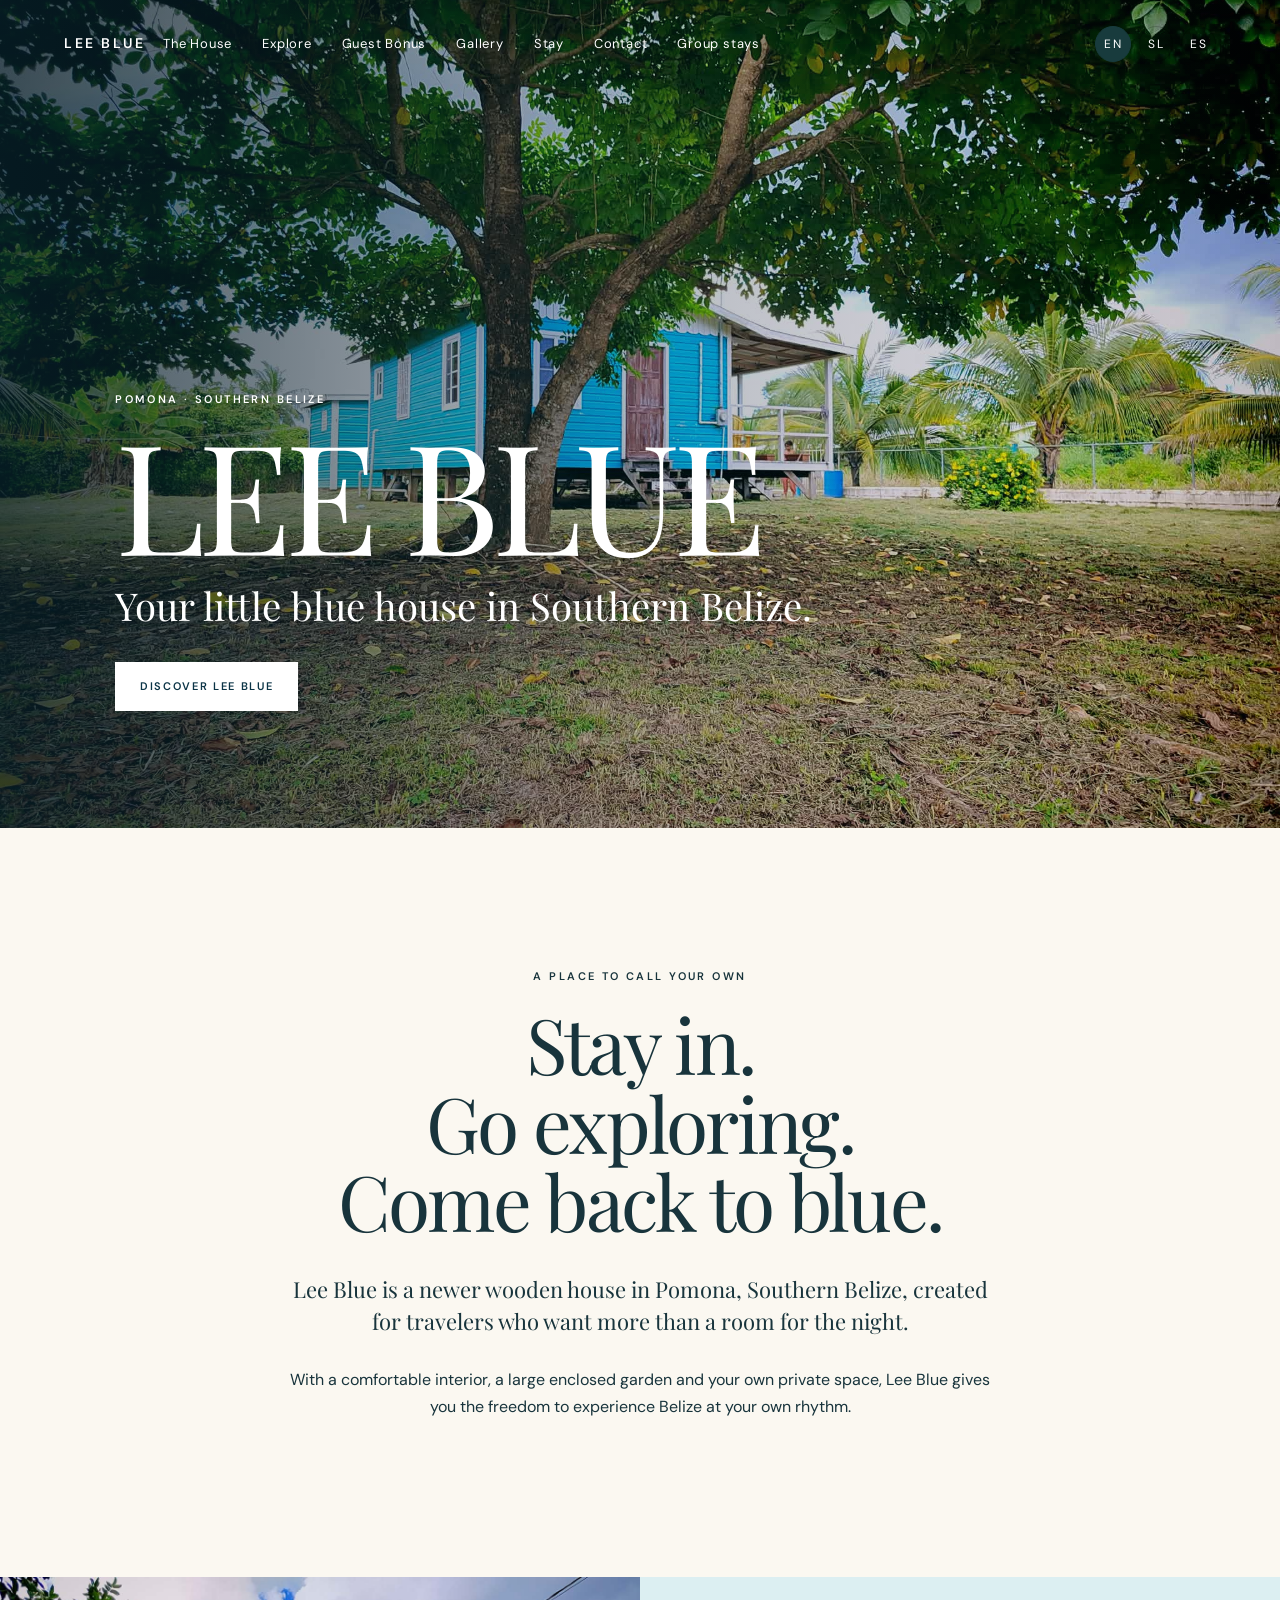
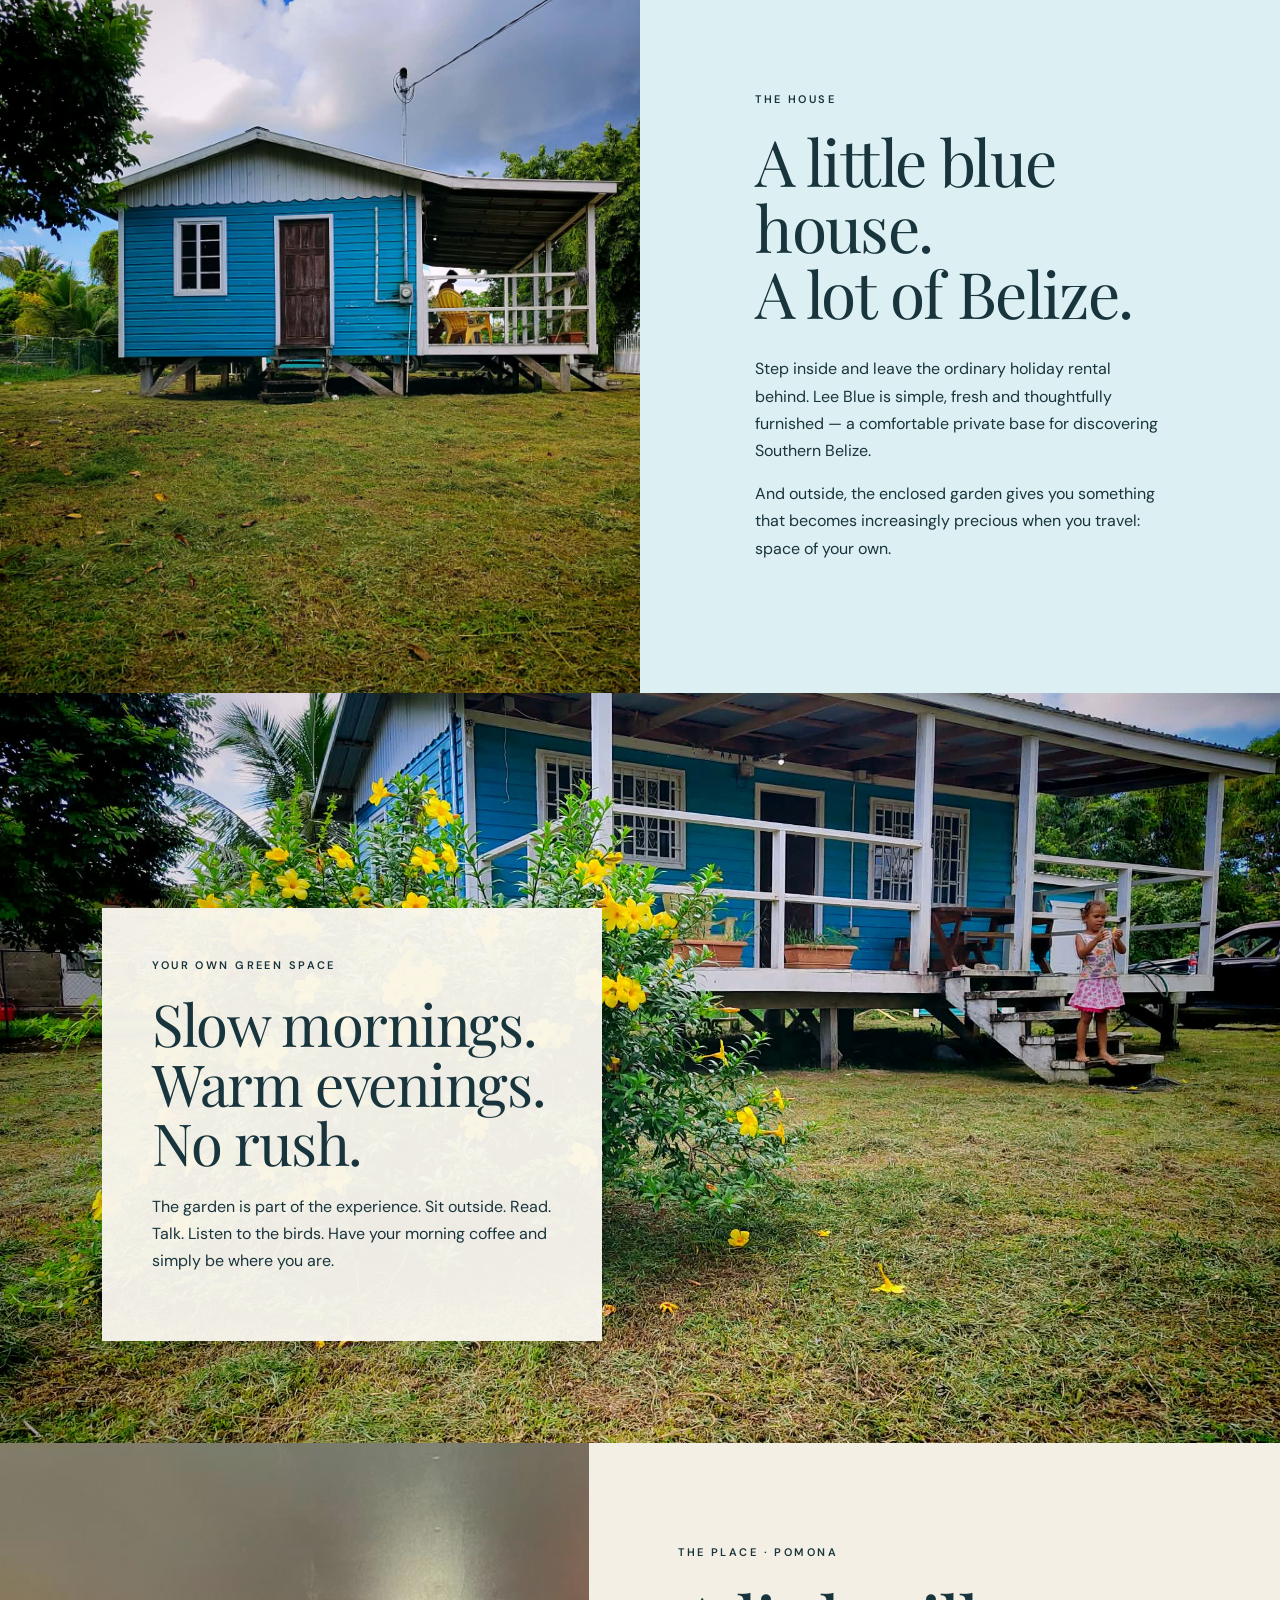
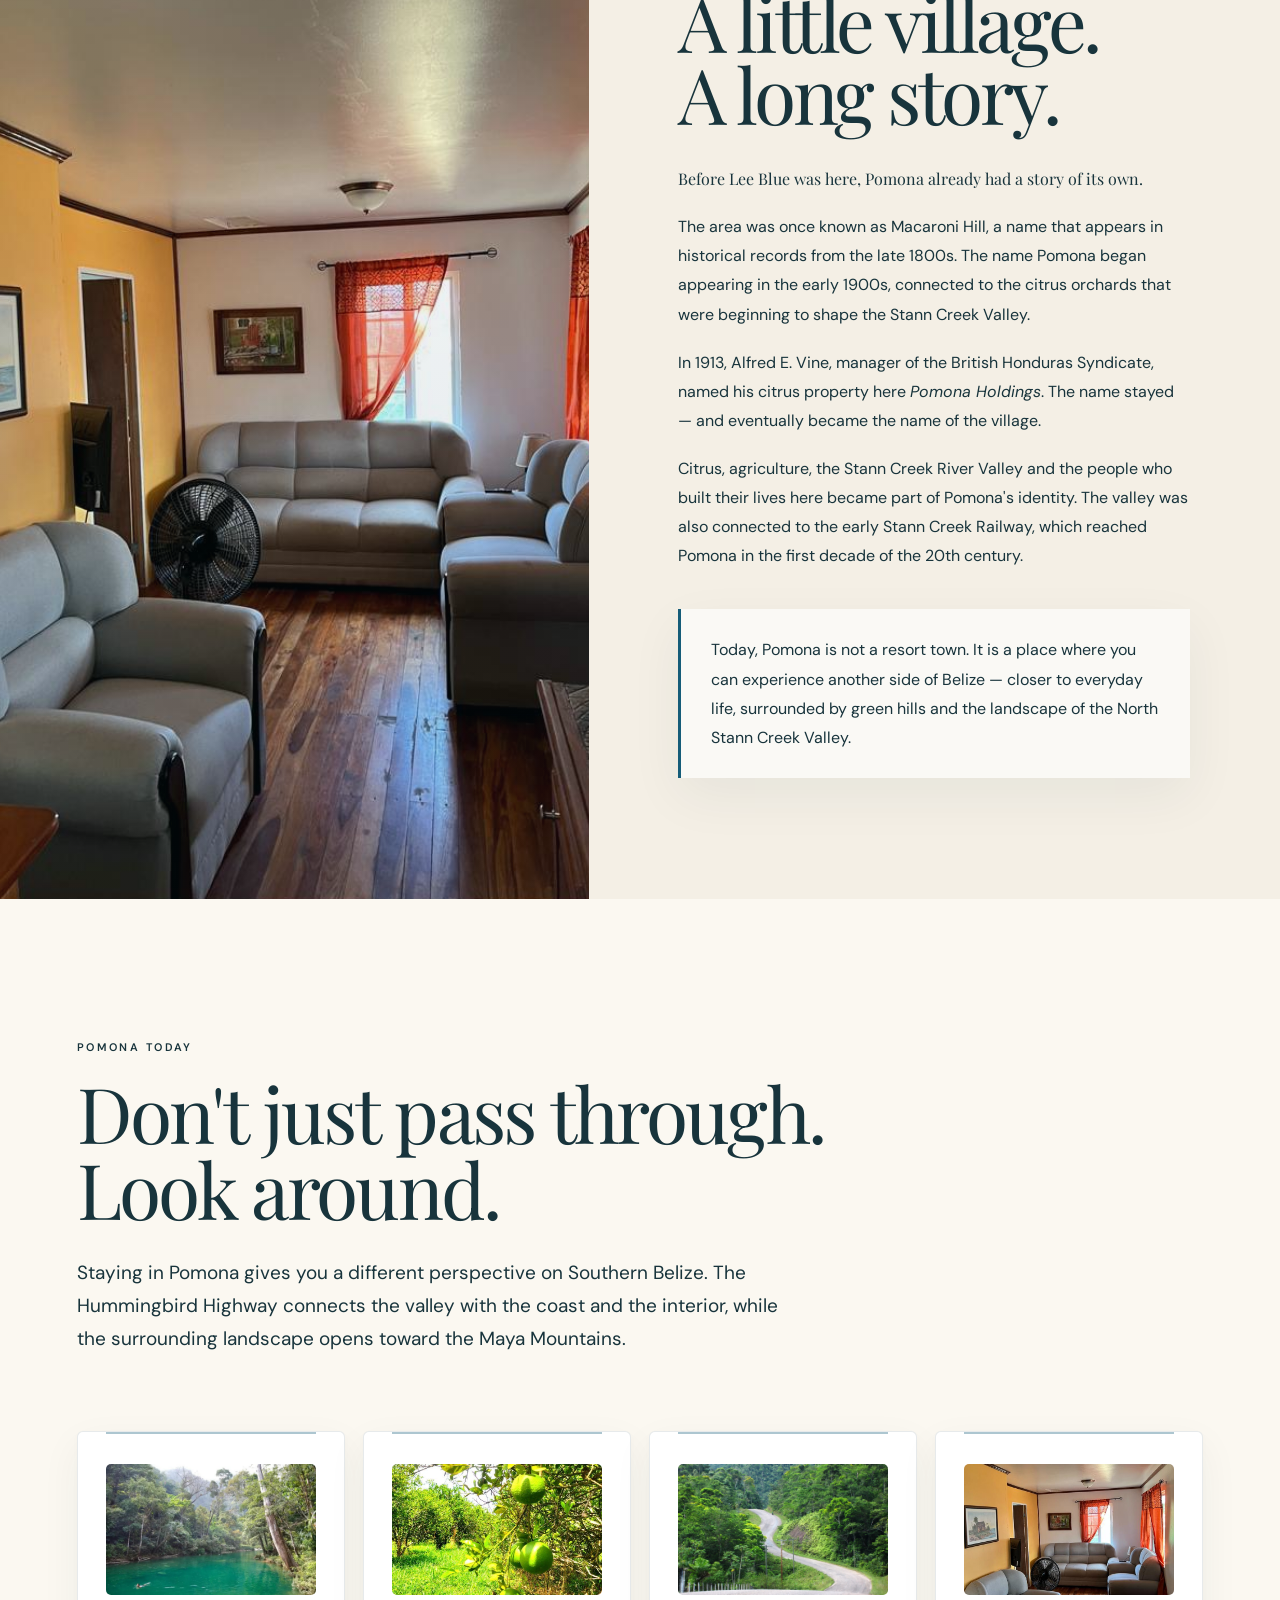
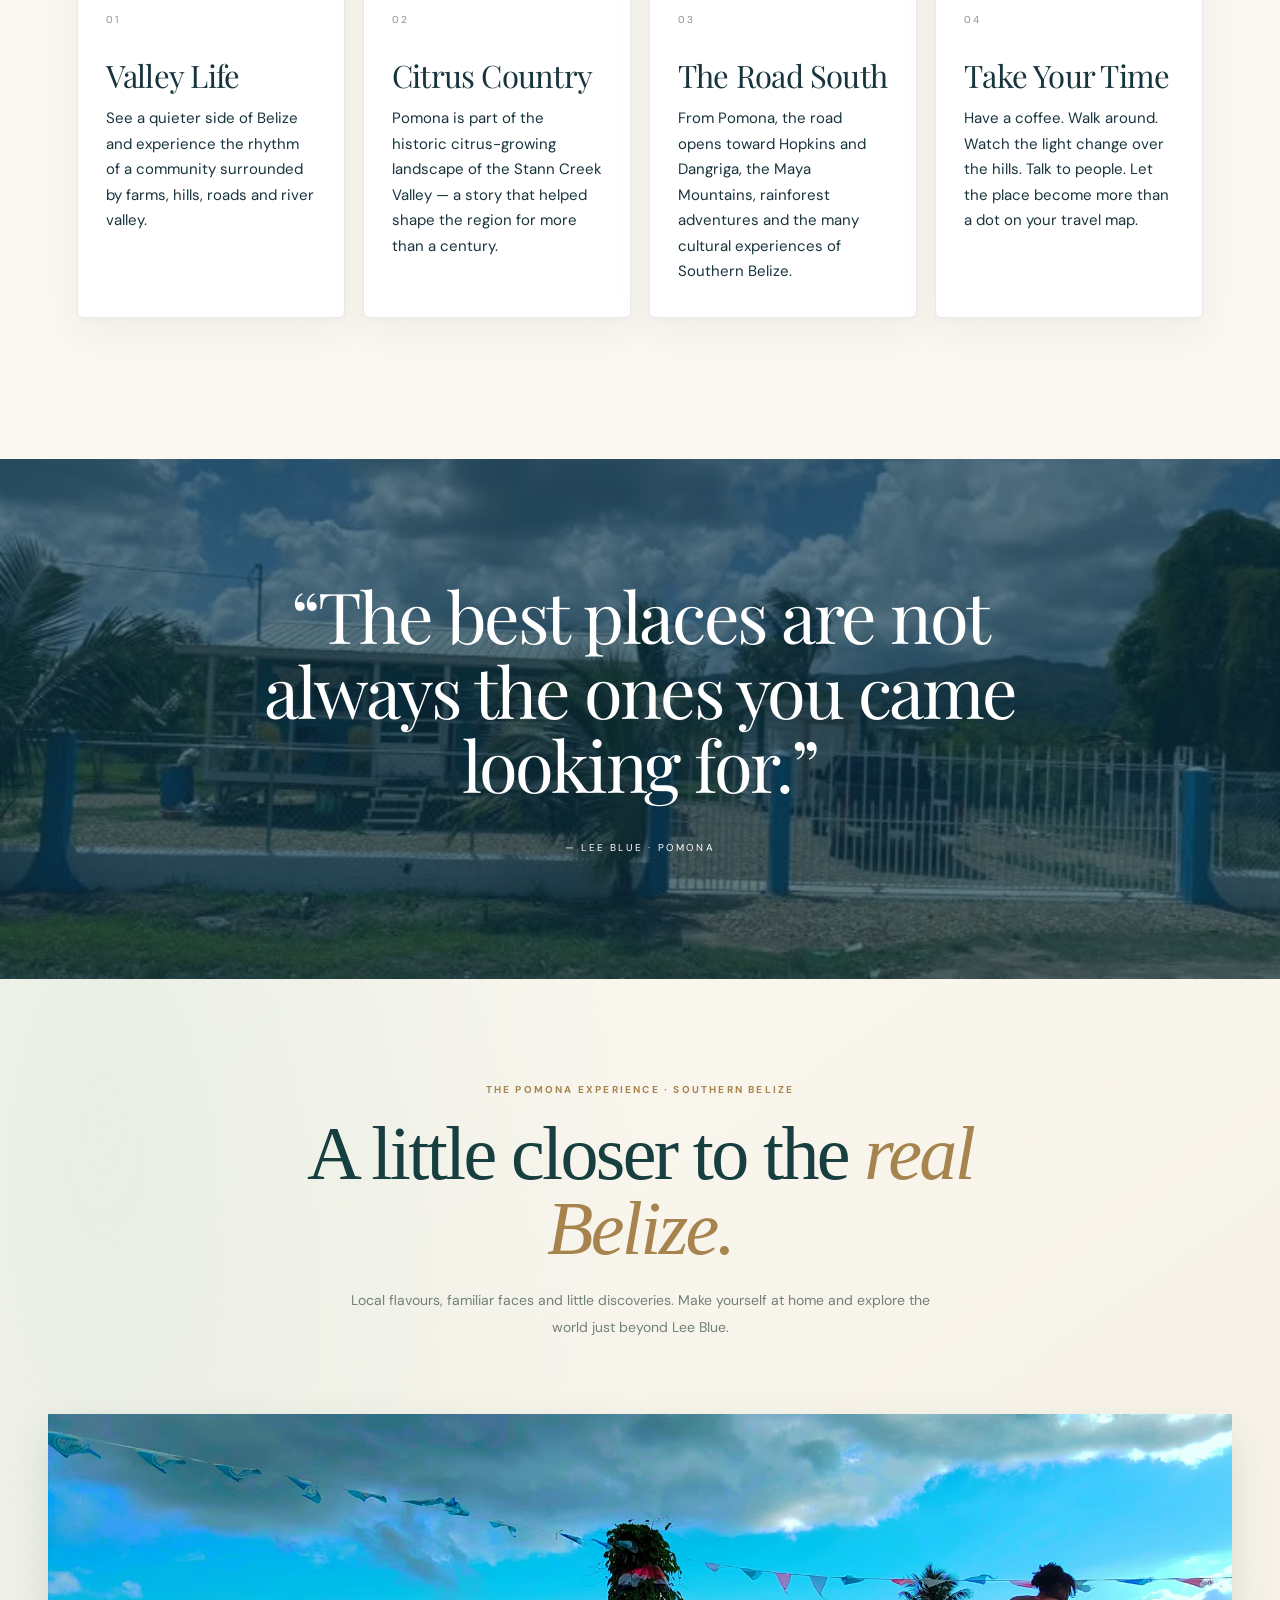
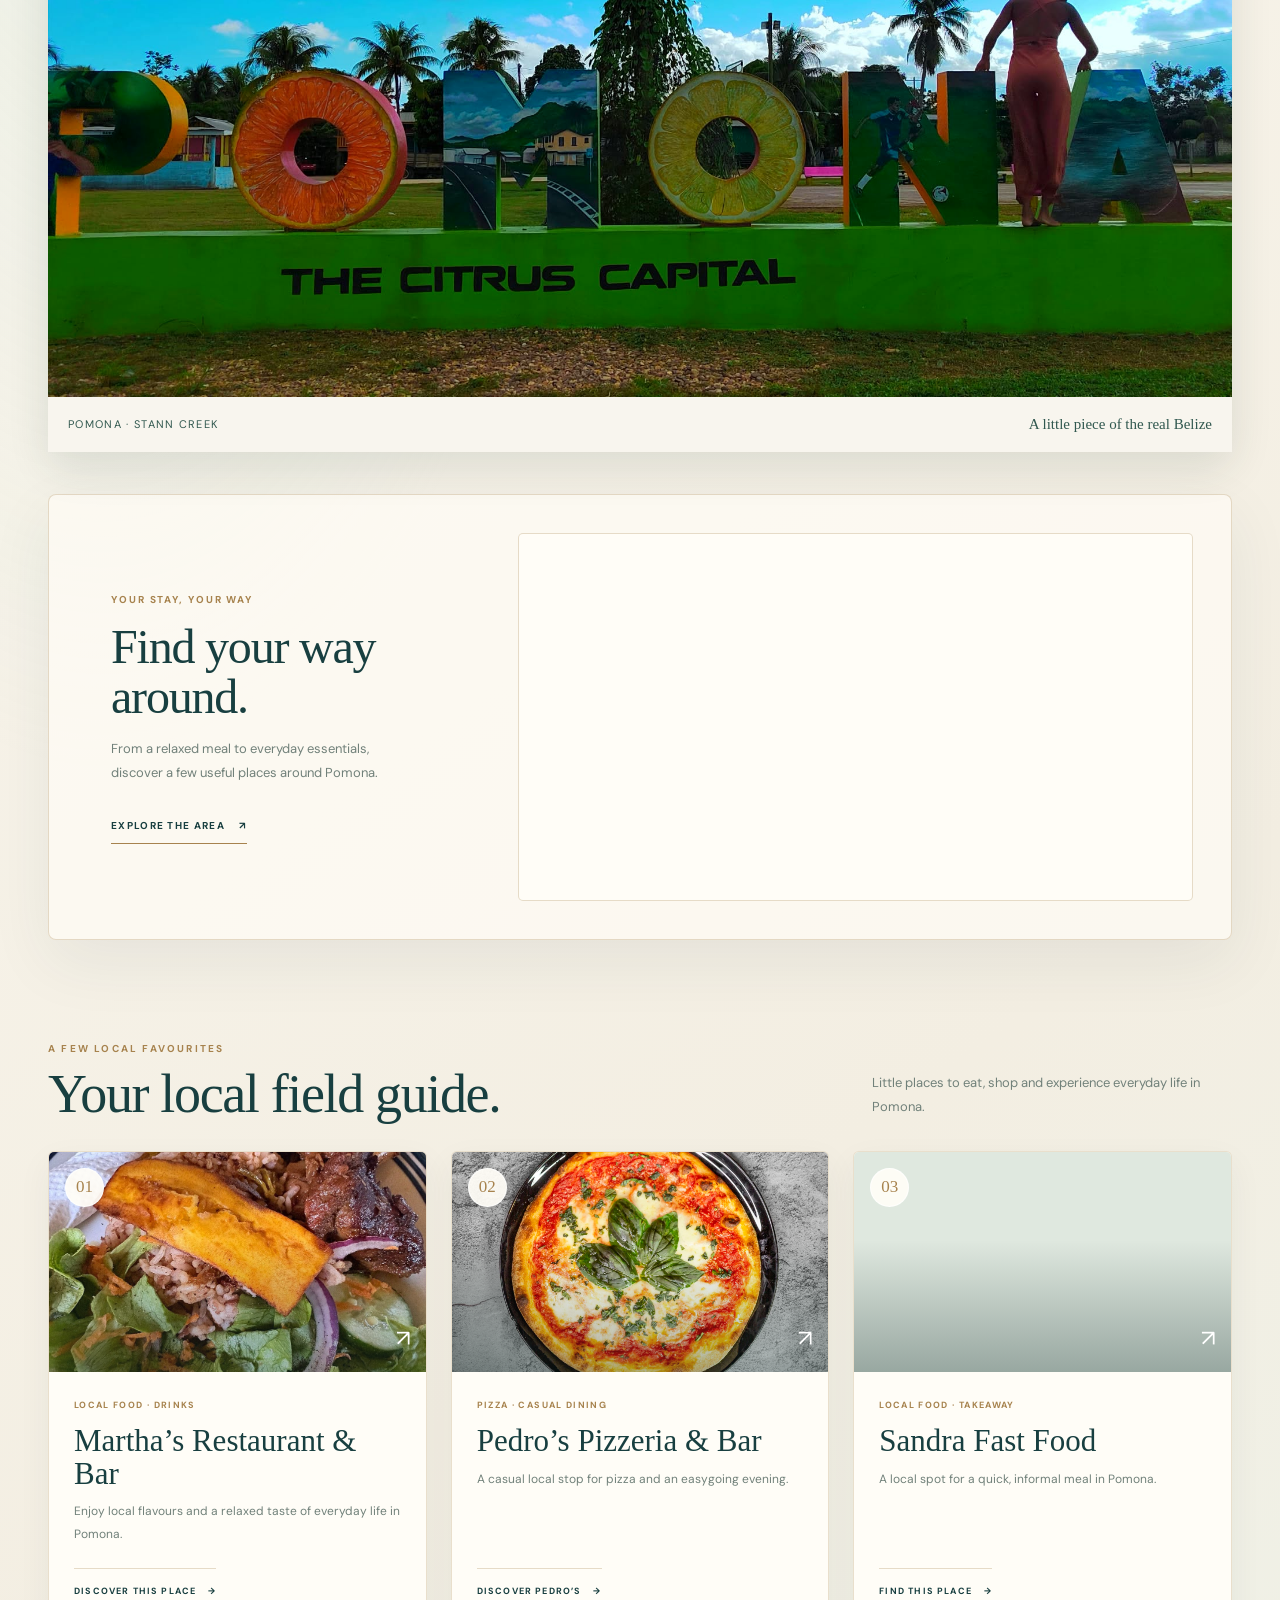
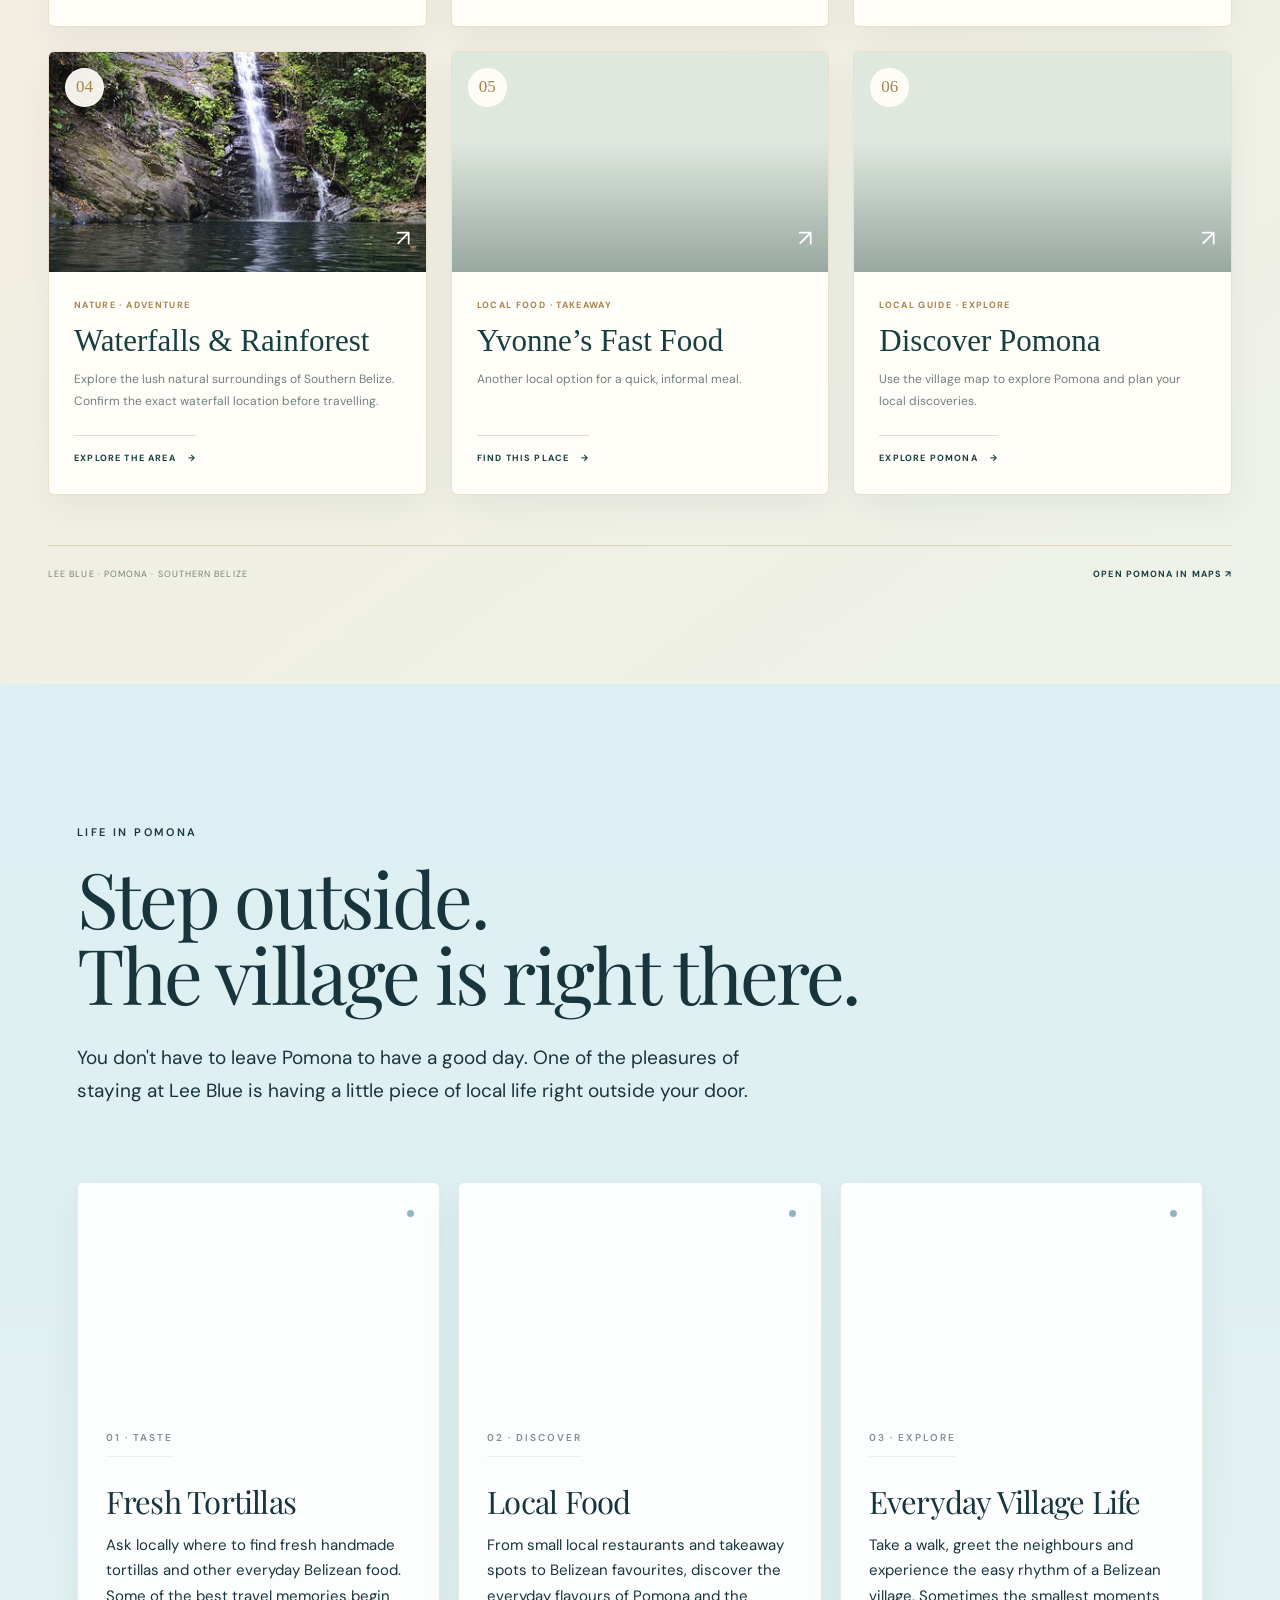
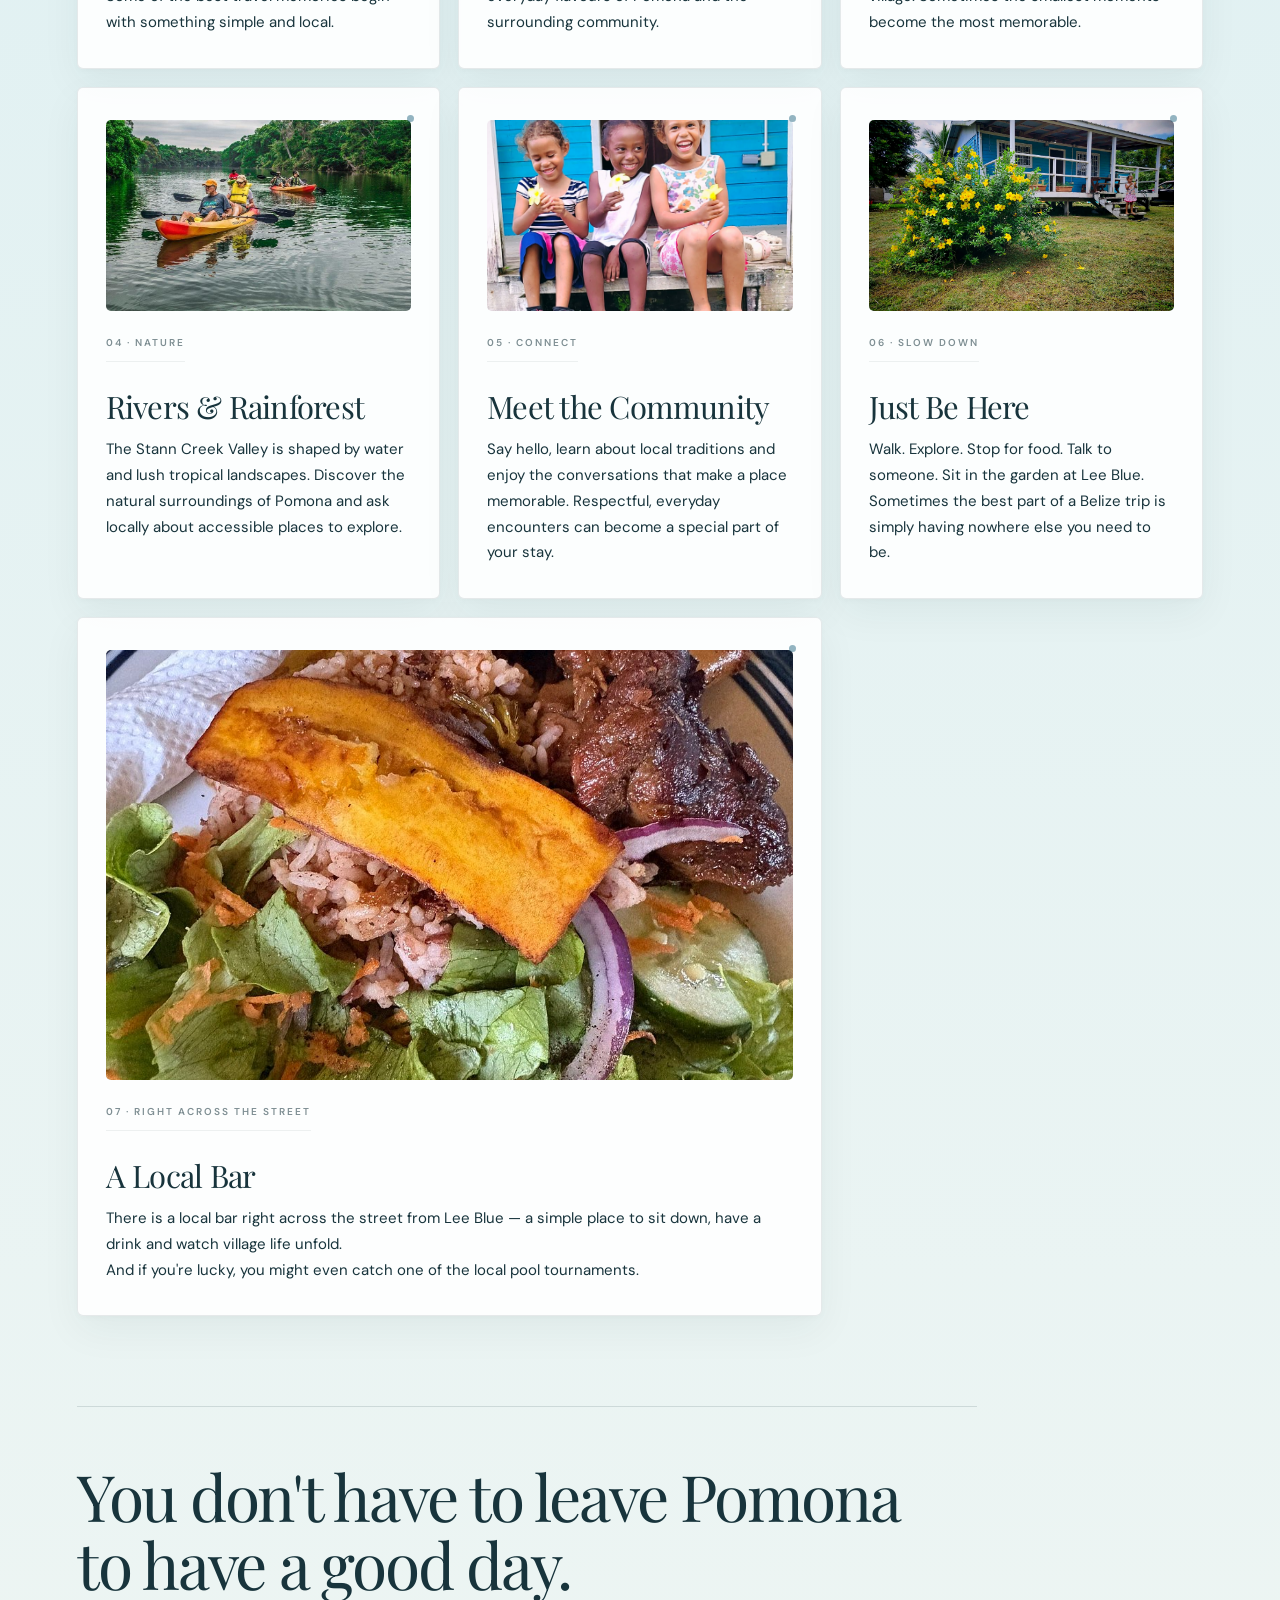
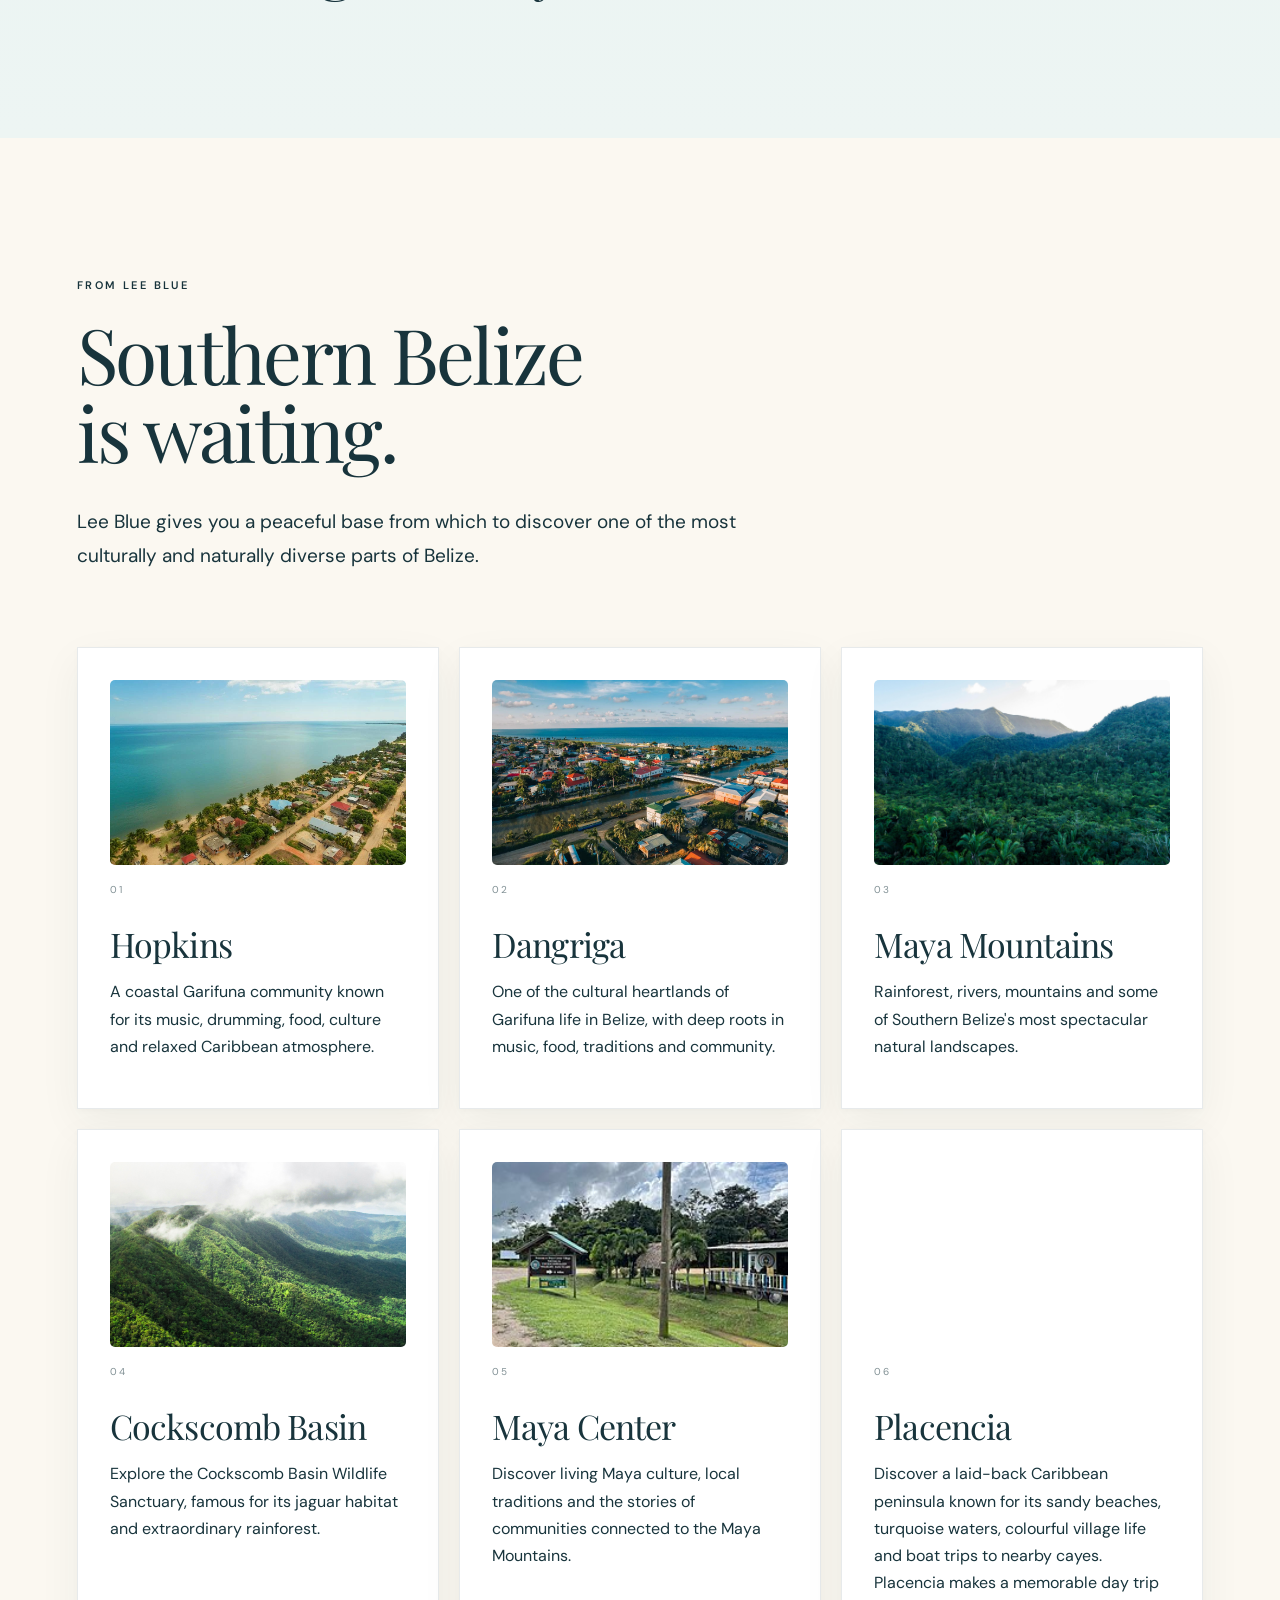
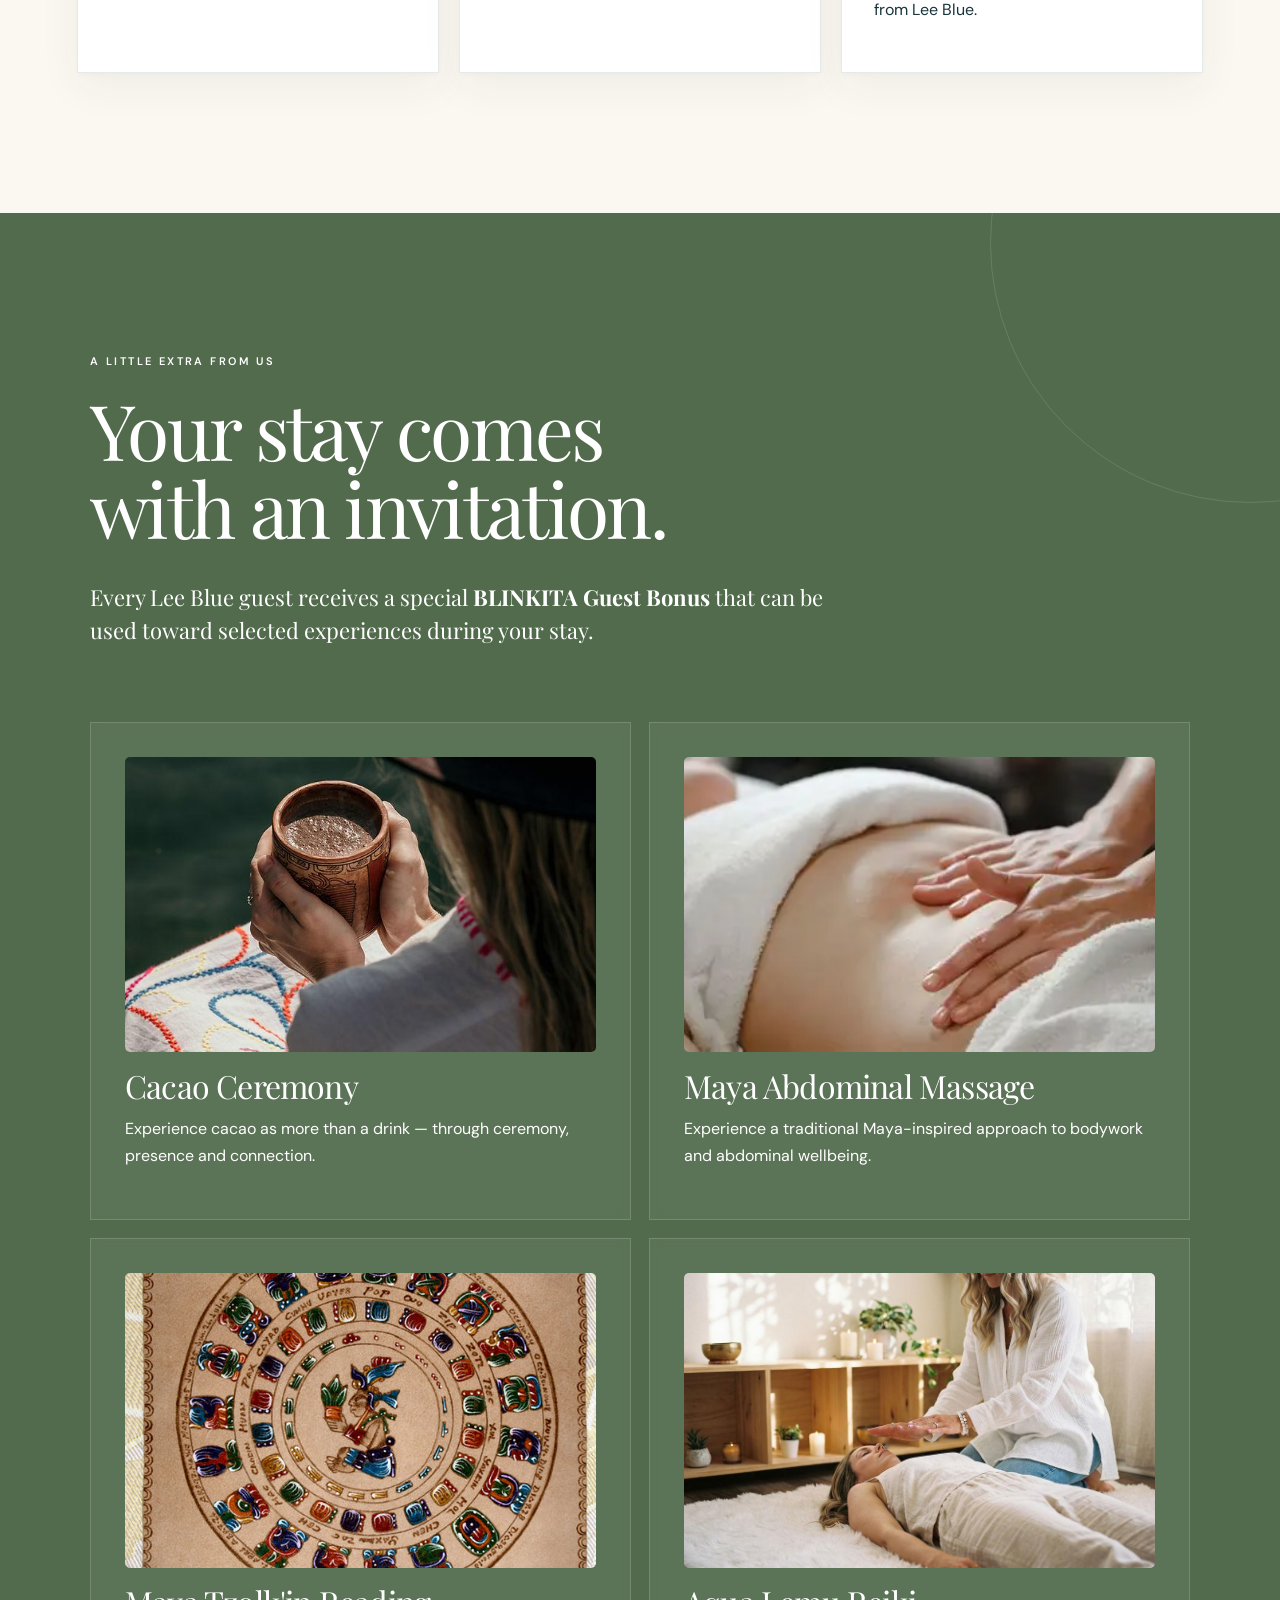
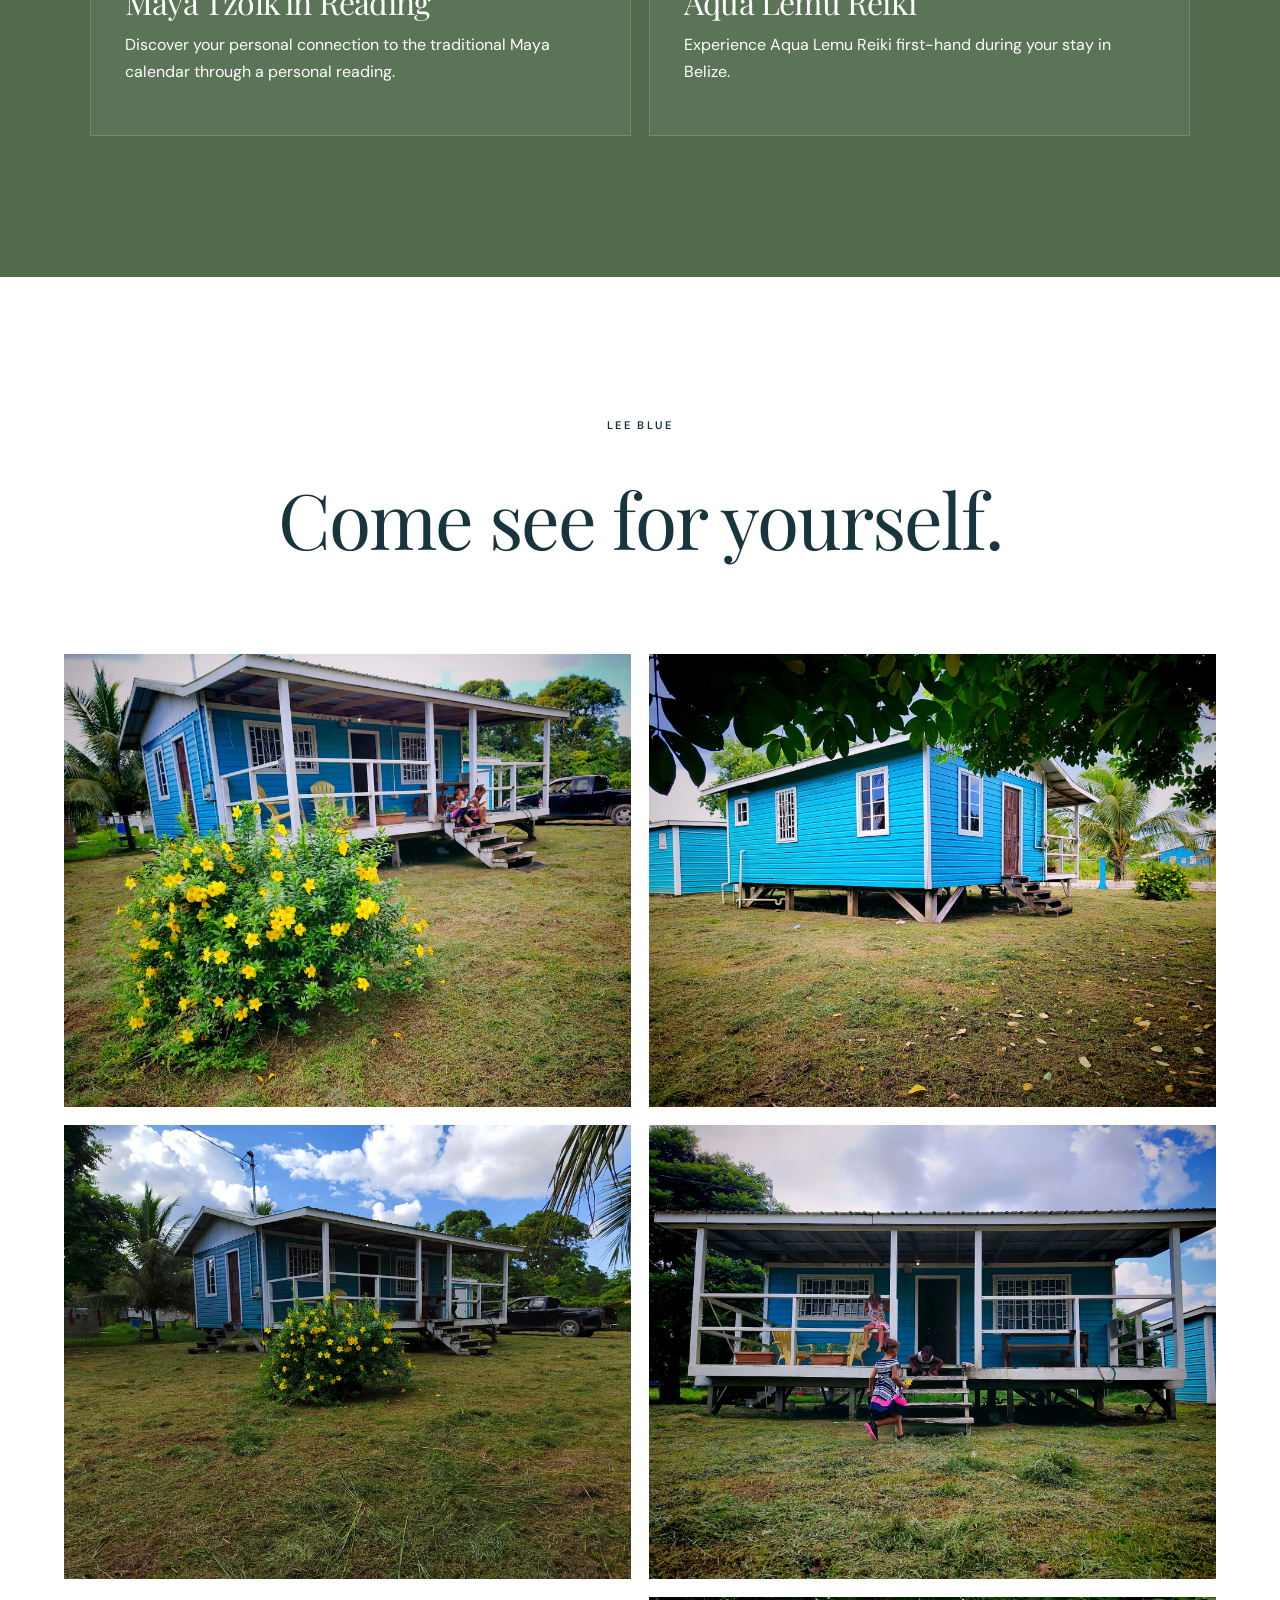
==== commit c5030891: "Fix stylesheet cache version for published design" ====
--- a/index.html
+++ b/index.html
@@ -3,9 +3,29 @@
 <head>
 <meta charset="utf-8"/>
 <meta content="width=device-width, initial-scale=1.0" name="viewport"/>
+<link rel="canonical" href="https://lee-blue.com/"/>
+<link rel="alternate" hreflang="en" href="https://lee-blue.com/"/>
+<link rel="alternate" hreflang="sl" href="https://lee-blue.com/sl/"/>
+<link rel="alternate" hreflang="es" href="https://lee-blue.com/es/"/>
+<link rel="alternate" hreflang="x-default" href="https://lee-blue.com/"/>
+<meta property="og:type" content="website"/>
+<meta property="og:site_name" content="Lee Blue"/>
+<meta property="og:title" content="Lee Blue | Your Little Blue House in Southern Belize"/>
+<meta property="og:description" content="Lee Blue is a private blue wooden holiday home in Pomona, Southern Belize — a peaceful base for discovering Maya culture, Garifuna communities, the Maya Mountains and the wild beauty of Belize."/>
+<meta property="og:url" content="https://lee-blue.com/"/>
+<meta property="og:image" content="https://lee-blue.com/images/pomona1.jpg"/>
+<meta property="og:image:alt" content="Lee Blue house in Pomona, Southern Belize"/>
+<meta property="og:locale" content="en_US"/>
+<meta property="og:locale:alternate" content="sl_SI"/>
+<meta property="og:locale:alternate" content="es_ES"/>
+<meta name="twitter:card" content="summary_large_image"/>
+<meta name="twitter:title" content="Lee Blue | Your Little Blue House in Southern Belize"/>
+<meta name="twitter:description" content="Lee Blue is a private blue wooden holiday home in Pomona, Southern Belize — a peaceful base for discovering Maya culture, Garifuna communities, the Maya Mountains and the wild beauty of Belize."/>
+<meta name="twitter:image" content="https://lee-blue.com/images/pomona1.jpg"/>
+<script type="application/ld+json">{"@context":"https://schema.org","@type":"LodgingBusiness","@id":"https://lee-blue.com/#lodging","name":"Lee Blue","description":"Lee Blue is a private blue wooden holiday home in Pomona, Southern Belize — a peaceful base for discovering Maya culture, Garifuna communities, the Maya Mountains and the wild beauty of Belize.","url":"https://lee-blue.com/","image":"https://lee-blue.com/images/pomona1.jpg","address":{"@type":"PostalAddress","addressLocality":"Pomona","addressRegion":"Stann Creek","addressCountry":"BZ"}}</script>
 <title>Lee Blue | Your Little Blue House in Southern Belize</title>
 <meta content="Lee Blue is a private blue wooden holiday home in Pomona, Southern Belize — a peaceful base for discovering Maya culture, Garifuna communities, the Maya Mountains and the wild beauty of Belize." name="description"/>
-<link href="style-v2.css?v=20260929-01" rel="stylesheet"/>
+<link href="style-v2.css?v=20261110-02" rel="stylesheet"/>
 <style>
 
 /* Lee Blue: featured local bar spans two grid columns */
@@ -45,11 +65,11 @@
 <a href="#bonus">Guest Bonus</a>
 <a href="#gallery">Gallery</a>
 <a href="#stay">Stay</a>
-<a href="#contact">Contact</a></nav><div aria-label="Language selection" class="language-switcher"><a aria-current="page" data-lang="en" href="index.html">EN</a><a data-lang="sl" href="sl/index.html">SL</a><a data-lang="es" href="es/index.html">ES</a></div>
+<a href="#contact">Contact</a><a href="#group-stays">Group stays</a></nav><div aria-label="Language selection" class="language-switcher"><a aria-current="page" data-lang="en" href="index.html">EN</a><a data-lang="sl" href="/sl/">SL</a><a data-lang="es" href="/es/">ES</a></div>
 </header>
 <main>
 <section class="hero">
-<img alt="Lee Blue house in Pomona, Southern Belize" src="images/pomona1.jpg"/>
+<img alt="Lee Blue house in Pomona, Southern Belize" src="images/pomona1.jpg" decoding="async" loading="eager" fetchpriority="high">
 <div class="hero-overlay">
 <p class="eyebrow">POMONA · SOUTHERN BELIZE</p>
 <h1>LEE BLUE</h1>
@@ -78,7 +98,7 @@
 </section>
 <section class="split-section" id="house">
 <div class="image">
-<img alt="Interior of Lee Blue" src="images/pomona2.jpg"/>
+<img alt="Interior of Lee Blue" src="images/pomona2.jpg" decoding="async" loading="lazy">
 </div>
 <div class="content">
 <p class="eyebrow">THE HOUSE</p>
@@ -96,7 +116,7 @@
 </div>
 </section>
 <section class="garden">
-<img alt="Lee Blue garden" src="images/pomona3.jpg"/>
+<img alt="Lee Blue garden" src="images/pomona3.jpg" decoding="async" loading="lazy">
 <div class="garden-text">
 <p class="eyebrow">YOUR OWN GREEN SPACE</p>
 <h2>Slow mornings.<br/>Warm evenings.<br/>No rush.</h2>
@@ -109,7 +129,7 @@
 </section>
 <section class="pomona-story" id="pomona">
 <div class="pomona-image">
-<img alt="Pomona and the green landscape of Southern Belize" src="images/pomona8.jpg"/>
+<img alt="Pomona and the green landscape of Southern Belize" src="images/pomona8.jpg" decoding="async" loading="lazy">
 </div>
 <div class="pomona-content">
 <p class="eyebrow">THE PLACE · POMONA</p>
@@ -163,7 +183,7 @@
 </div>
 <div class="pomona-cards">
 <article>
-<img alt="The green river valley around Southern Belize" data-auto-photo="rivervalley.jpg" loading="lazy" src="images/rivervalley.jpg"/>
+<img alt="The green river valley around Southern Belize" data-auto-photo="rivervalley.jpg" src="images/rivervalley.jpg" decoding="async" loading="lazy">
 <span>01</span>
 <h3>Valley Life</h3>
 <p>
@@ -172,7 +192,7 @@
                 </p>
 </article>
 <article>
-<img alt="Citrus-growing country in the Stann Creek Valley" data-auto-photo="citruscountry.jpg" loading="lazy" src="images/citruscountry.jpg"/>
+<img alt="Citrus-growing country in the Stann Creek Valley" data-auto-photo="citruscountry.jpg" src="images/citruscountry.jpg" decoding="async" loading="lazy">
 <span>02</span>
 <h3>Citrus Country</h3>
 <p>
@@ -182,7 +202,7 @@
                 </p>
 </article>
 <article>
-<img alt="Belize landscape and the road to discovery" data-auto-photo="belize.jpg" loading="lazy" src="images/belize.jpg"/>
+<img alt="Belize landscape and the road to discovery" data-auto-photo="belize.jpg" src="images/belize.jpg" decoding="async" loading="lazy">
 <span>03</span>
 <h3>The Road South</h3>
 <p>
@@ -192,7 +212,7 @@
                 </p>
 </article>
 <article>
-<img alt="The green landscape around Pomona" data-auto-photo="pomona8.jpg" loading="lazy" src="images/pomona8.jpg"/>
+<img alt="The green landscape around Pomona" data-auto-photo="pomona8.jpg" src="images/pomona8.jpg" decoding="async" loading="lazy">
 <span>04</span>
 <h3>Take Your Time</h3>
 <p>
@@ -227,7 +247,7 @@
             </p>
 </header>
 <figure class="lee-pomona-sign-banner">
-<img alt="Welcome to Pomona, Stann Creek, Belize" loading="lazy" src="images/pomona-sign.jpg"/>
+<img alt="Welcome to Pomona, Stann Creek, Belize" src="images/pomona-sign.jpg" decoding="async" loading="lazy">
 <figcaption>
 <span>POMONA · STANN CREEK</span>
 <span>A little piece of the real Belize</span>
@@ -260,7 +280,7 @@
 <div class="lee-guide-grid">
 <a class="lee-guide-card" href="https://www.google.com/maps/search/?api=1&amp;query=Martha's%20Restaurant%20and%20Bar%20Pomona%20Belize" rel="noopener" target="_blank">
 <div class="lee-guide-image">
-<img alt="Martha’s Restaurant and Bar in Pomona, Belize" loading="lazy" src="images/martharestaurantbar.jpg"/>
+<img alt="Martha’s Restaurant and Bar in Pomona, Belize" src="images/martharestaurantbar.jpg" decoding="async" loading="lazy">
 <span class="lee-guide-number">01</span>
 <span aria-hidden="true" class="lee-guide-arrow">↗</span>
 </div>
@@ -273,7 +293,7 @@
 </a>
 <a class="lee-guide-card" href="https://www.google.com/maps/search/?api=1&amp;query=Pedro's%20Pizzeria%20Bar%20Pomona%20Belize" rel="noopener" target="_blank">
 <div class="lee-guide-image">
-<img alt="Pedro’s Pizzeria and Bar in Pomona, Belize" loading="lazy" src="images/pedro's-pizzeria.jpg"/>
+<img alt="Pedro’s Pizzeria and Bar in Pomona, Belize" src="images/pedro's-pizzeria.jpg" decoding="async" loading="lazy">
 <span class="lee-guide-number">02</span>
 <span aria-hidden="true" class="lee-guide-arrow">↗</span>
 </div>
@@ -286,7 +306,7 @@
 </a>
 <a class="lee-guide-card" href="https://www.google.com/maps/search/?api=1&amp;query=Sandra%20Fast%20Food%20Pomona%20Belize" rel="noopener" target="_blank">
 <div class="lee-guide-image">
-<img alt="Sandra Fast Food in Pomona, Belize" loading="lazy" src="images/pomona-sandrafastfood.jpg"/>
+<img alt="Sandra Fast Food in Pomona, Belize" src="images/pomona-sandrafastfood.jpg" decoding="async" loading="lazy">
 <span class="lee-guide-number">03</span>
 <span aria-hidden="true" class="lee-guide-arrow">↗</span>
 </div>
@@ -299,7 +319,7 @@
 </a>
 <a class="lee-guide-card" href="https://www.google.com/maps/search/?api=1&amp;query=Waterfalls%20near%20Pomona%20Stann%20Creek%20Belize" rel="noopener" target="_blank">
 <div class="lee-guide-image">
-<img alt="Waterfall in the Pomona area; exact location to be confirmed" loading="lazy" src="images/pomona-waterfalls.jpg"/>
+<img alt="Waterfall in the Pomona area; exact location to be confirmed" src="images/pomona-waterfalls.jpg" decoding="async" loading="lazy">
 <span class="lee-guide-number">04</span>
 <span aria-hidden="true" class="lee-guide-arrow">↗</span>
 </div>
@@ -312,7 +332,7 @@
 </a>
 <a class="lee-guide-card" href="https://www.google.com/maps/search/?api=1&amp;query=Yvonne's%20Fast%20Food%20Pomona%20Belize" rel="noopener" target="_blank">
 <div class="lee-guide-image">
-<img alt="Yvonne’s Fast Food in Pomona, Belize" loading="lazy" src="images/pomona-yvonnefastfood.jpg"/>
+<img alt="Yvonne’s Fast Food in Pomona, Belize" src="images/pomona-yvonnefastfood.jpg" decoding="async" loading="lazy">
 <span class="lee-guide-number">05</span>
 <span aria-hidden="true" class="lee-guide-arrow">↗</span>
 </div>
@@ -325,7 +345,7 @@
 </a>
 <a class="lee-guide-card" href="https://www.google.com/maps/search/?api=1&amp;query=Pomona%20Stann%20Creek%20Belize" rel="noopener" target="_blank">
 <div class="lee-guide-image">
-<img alt="Map of Pomona, Belize" loading="lazy" src="images/pomona-map.jpg"/>
+<img alt="Map of Pomona, Belize" src="images/pomona-map.jpg" decoding="async" loading="lazy">
 <span class="lee-guide-number">06</span>
 <span aria-hidden="true" class="lee-guide-arrow">↗</span>
 </div>
@@ -362,43 +382,43 @@
 </div>
 <div class="pomona-life-grid">
 <article class="life-card">
-<img alt="Fresh handmade tortillas" data-auto-photo="freshtortillias.jpg" loading="lazy" src="images/freshtortillias.jpg"/>
+<img alt="Fresh handmade tortillas" data-auto-photo="freshtortillias.jpg" src="images/freshtortillias.jpg" decoding="async" loading="lazy">
 <span>01 · TASTE</span>
 <h3>Fresh Tortillas</h3>
 <p>Ask locally where to find fresh handmade tortillas and other everyday Belizean food. Some of the best travel memories begin with something simple and local.</p>
 </article>
 <article class="life-card">
-<img alt="Belizean hudut, a traditional local dish" data-auto-photo="hopkins-garifuna-hudut.jpg" loading="lazy" src="images/hopkins-garifuna-hudut.jpg"/>
+<img alt="Belizean hudut, a traditional local dish" data-auto-photo="hopkins-garifuna-hudut.jpg" src="images/hopkins-garifuna-hudut.jpg" decoding="async" loading="lazy">
 <span>02 · DISCOVER</span>
 <h3>Local Food</h3>
 <p>From small local restaurants and takeaway spots to Belizean favourites, discover the everyday flavours of Pomona and the surrounding community.</p>
 </article>
 <article class="life-card">
-<img alt="Everyday life in a Belizean village" data-auto-photo="everydayvillagelife.jpg" loading="lazy" src="images/everydayvillagelife.jpg"/>
+<img alt="Everyday life in a Belizean village" data-auto-photo="everydayvillagelife.jpg" src="images/everydayvillagelife.jpg" decoding="async" loading="lazy">
 <span>03 · EXPLORE</span>
 <h3>Everyday Village Life</h3>
 <p>Take a walk, greet the neighbours and experience the easy rhythm of a Belizean village. Sometimes the smallest moments become the most memorable.</p>
 </article>
 <article class="life-card">
-<img alt="Paddling on a river in tropical Belize" data-auto-photo="riverpaddling.jpg" loading="lazy" src="images/riverpaddling.jpg"/>
+<img alt="Paddling on a river in tropical Belize" data-auto-photo="riverpaddling.jpg" src="images/riverpaddling.jpg" decoding="async" loading="lazy">
 <span>04 · NATURE</span>
 <h3>Rivers &amp; Rainforest</h3>
 <p>The Stann Creek Valley is shaped by water and lush tropical landscapes. Discover the natural surroundings of Pomona and ask locally about accessible places to explore.</p>
 </article>
 <article class="life-card">
-<img alt="Children in the Pomona community" data-auto-photo="pomona-kids.jpg" loading="lazy" src="images/pomona-kids.jpg"/>
+<img alt="Children in the Pomona community" data-auto-photo="pomona-kids.jpg" src="images/pomona-kids.jpg" decoding="async" loading="lazy">
 <span>05 · CONNECT</span>
 <h3>Meet the Community</h3>
 <p>Say hello, learn about local traditions and enjoy the conversations that make a place memorable. Respectful, everyday encounters can become a special part of your stay.</p>
 </article>
 <article class="life-card">
-<img alt="The garden at Lee Blue" data-auto-photo="pomona3.jpg" loading="lazy" src="images/pomona3.jpg"/>
+<img alt="The garden at Lee Blue" data-auto-photo="pomona3.jpg" src="images/pomona3.jpg" decoding="async" loading="lazy">
 <span>06 · SLOW DOWN</span>
 <h3>Just Be Here</h3>
 <p>Walk. Explore. Stop for food. Talk to someone. Sit in the garden at Lee Blue. Sometimes the best part of a Belize trip is simply having nowhere else you need to be.</p>
 </article>
 <article class="life-card life-card-wide">
-<img alt="Martha's Restaurant and Bar in Pomona" data-auto-photo="martharestaurantbar.jpg" loading="lazy" src="images/martharestaurantbar.jpg"/>
+<img alt="Martha's Restaurant and Bar in Pomona" data-auto-photo="martharestaurantbar.jpg" src="images/martharestaurantbar.jpg" decoding="async" loading="lazy">
 <span>07 · RIGHT ACROSS THE STREET</span>
 <h3>A Local Bar</h3>
 <p>There is a local bar right across the street from Lee Blue — a simple place to sit down, have a drink and watch village life unfold.</p>
@@ -424,7 +444,7 @@
 </div>
 <div class="places">
 <article>
-<img alt="Hopkins, a Garifuna coastal community in Belize" data-auto-photo="hopkins.jpg" loading="lazy" src="images/hopkins.jpg"/>
+<img alt="Hopkins, a Garifuna coastal community in Belize" data-auto-photo="hopkins.jpg" src="images/hopkins.jpg" decoding="async" loading="lazy">
 <span>01</span>
 <h3>Hopkins</h3>
 <p>
@@ -433,7 +453,7 @@
             </p>
 </article>
 <article>
-<img alt="Dangriga in Southern Belize" data-auto-photo="dangriga.jpg" loading="lazy" src="images/dangriga.jpg"/>
+<img alt="Dangriga in Southern Belize" data-auto-photo="dangriga.jpg" src="images/dangriga.jpg" decoding="async" loading="lazy">
 <span>02</span>
 <h3>Dangriga</h3>
 <p>
@@ -442,7 +462,7 @@
             </p>
 </article>
 <article>
-<img alt="The Maya Mountains of Belize" data-auto-photo="mayamountains.jpg" loading="lazy" src="images/mayamountains.jpg"/>
+<img alt="The Maya Mountains of Belize" data-auto-photo="mayamountains.jpg" src="images/mayamountains.jpg" decoding="async" loading="lazy">
 <span>03</span>
 <h3>Maya Mountains</h3>
 <p>
@@ -451,7 +471,7 @@
             </p>
 </article>
 <article>
-<img alt="Rainforest landscape in the Cockscomb Basin area of Belize" data-auto-photo="cockscombbasin.jpg" loading="lazy" src="images/cockscombbasin.jpg"/>
+<img alt="Rainforest landscape in the Cockscomb Basin area of Belize" data-auto-photo="cockscombbasin.jpg" src="images/cockscombbasin.jpg" decoding="async" loading="lazy">
 <span>04</span>
 <h3>Cockscomb Basin</h3>
 <p>
@@ -460,7 +480,7 @@
             </p>
 </article>
 <article>
-<img alt="Maya Center community in Southern Belize" data-auto-photo="mayacentre.jpg" loading="lazy" src="images/mayacentre.jpg"/>
+<img alt="Maya Center community in Southern Belize" data-auto-photo="mayacentre.jpg" src="images/mayacentre.jpg" decoding="async" loading="lazy">
 <span>05</span>
 <h3>Maya Center</h3>
 <p>
@@ -469,7 +489,7 @@
             </p>
 </article>
 <article>
-<img alt="Placencia peninsula on the Caribbean coast of Belize" data-auto-photo="placencia.jpg" loading="lazy" src="images/placencia.jpg"/>
+<img alt="Placencia peninsula on the Caribbean coast of Belize" data-auto-photo="placencia.jpg" src="images/placencia.jpg" decoding="async" loading="lazy">
 <span>06</span>
 <h3>Placencia</h3>
 <p>
@@ -494,7 +514,7 @@
         </p>
 <div class="experiences">
 <div>
-<img alt="Cacao ceremony experience" data-auto-photo="ceremonialcacao.jpg" loading="lazy" src="images/ceremonialcacao.jpg"/>
+<img alt="Cacao ceremony experience" data-auto-photo="ceremonialcacao.jpg" src="images/ceremonialcacao.jpg" decoding="async" loading="lazy">
 <h3>Cacao Ceremony</h3>
 <p>
                     Experience cacao as more than a drink —
@@ -502,7 +522,7 @@
                 </p>
 </div>
 <div>
-<img alt="Maya abdominal massage experience" data-auto-photo="mayaabdominalmassage.webp" loading="lazy" src="images/mayaabdominalmassage.webp"/>
+<img alt="Maya abdominal massage experience" data-auto-photo="mayaabdominalmassage.webp" src="images/mayaabdominalmassage.webp" decoding="async" loading="lazy">
 <h3>Maya Abdominal Massage</h3>
 <p>
                     Experience a traditional Maya-inspired approach
@@ -510,7 +530,7 @@
                 </p>
 </div>
 <div>
-<img alt="Traditional Maya Tzolk'in personal reading" data-auto-photo="mayatzolkinreading.jpg" loading="lazy" src="images/mayatzolkinreading.jpg"/>
+<img alt="Traditional Maya Tzolk'in personal reading" data-auto-photo="mayatzolkinreading.jpg" src="images/mayatzolkinreading.jpg" decoding="async" loading="lazy">
 <h3>Maya Tzolk'in Reading</h3>
 <p>
                     Discover your personal connection to the traditional
@@ -518,7 +538,7 @@
                 </p>
 </div>
 <div>
-<img alt="Aqua Lemu Reiki experience" data-auto-photo="aqualemureiki.jpg" loading="lazy" src="images/aqualemureiki.jpg"/>
+<img alt="Aqua Lemu Reiki experience" data-auto-photo="aqualemureiki.jpg" src="images/aqualemureiki.jpg" decoding="async" loading="lazy">
 <h3>Aqua Lemu Reiki</h3>
 <p>
                     Experience Aqua Lemu Reiki first-hand
@@ -534,13 +554,90 @@
 <h2>Come see for yourself.</h2>
 </div>
 <div class="gallery-grid">
-<img alt="Lee Blue" src="images/pomona4.jpg"/>
-<img alt="Lee Blue" src="images/pomona5.jpg"/>
-<img alt="Lee Blue" src="images/pomona6.jpg"/>
-<img alt="Lee Blue" src="images/pomona7.jpg"/>
-<img alt="Pomona Kids" loading="lazy" src="images/pomona-kids.jpg"/>
-<img alt="Lee Blue" loading="lazy" src="images/pomona1.jpg"/>
-<img alt="Lee Blue" src="images/pomona8.jpg"/>
+<img alt="Lee Blue" src="images/pomona4.jpg" decoding="async" loading="lazy">
+<img alt="Lee Blue" src="images/pomona5.jpg" decoding="async" loading="lazy">
+<img alt="Lee Blue" src="images/pomona6.jpg" decoding="async" loading="lazy">
+<img alt="Lee Blue" src="images/pomona7.jpg" decoding="async" loading="lazy">
+<img alt="Pomona Kids" src="images/pomona-kids.jpg" decoding="async" loading="lazy">
+<img alt="Lee Blue" src="images/pomona1.jpg" decoding="async" loading="lazy">
+<img alt="Lee Blue" src="images/pomona8.jpg" decoding="async" loading="lazy">
+</div>
+</section>
+<section class="contact-section" id="house-rules"><div class="contact-inner">
+<p class="eyebrow">GOOD TO KNOW</p><h2>Arrival, house rules &amp; reservations</h2>
+<div class="contact-grid">
+<div class="contact-card"><span class="contact-label">Check-in &amp; check-out</span><strong>Check-in from 3:00 PM · Check-out by 11:00 AM</strong><p>Early arrival or late departure may be arranged in advance, subject to availability. Arrival directions and check-in instructions are sent after confirmation.</p><p>Free parking is available inside the property or outside the front gate.</p></div>
+<div class="contact-card"><span class="contact-label">House rules</span><p>No smoking inside the house. Smoking is welcome on the terrace or in the garden. Well-behaved pets are welcome; please tell us in advance. Visitors are welcome provided they respect the property, neighbours, public order and quiet hours (10:00 PM–7:00 AM).</p></div>
+<div class="contact-card"><span class="contact-label">Payment &amp; cancellation</span><p>A 30% deposit confirms a direct reservation. The remaining balance is due 7 days before arrival; bookings made within 7 days require full payment.</p><p>14+ days before arrival: refund, less non-refundable processing fees. 7–13 days: 50% of the total booking is non-refundable. Less than 7 days, no-shows and early departures: non-refundable.</p><p>A refundable security deposit may be requested for group stays or where appropriate. Any amount will be confirmed before booking.</p></div>
+</div></div></section>
+<section class="retreat-showcase" id="retreat-hosting">
+<div class="retreat-showcase-inner">
+<div class="retreat-hero-grid">
+<div class="retreat-hero-copy">
+<p class="retreat-eyebrow">LEE BLUE · SOUTHERN BELIZE · PRIVATE RETREATS</p>
+<h2>Come to Belize.<br><em>Leave with more.</em></h2>
+<p class="retreat-lead">Not just a place to stay. A thoughtfully hosted experience shaped around time, culture, nature and the wisdom of the body.</p>
+<p>Lee Blue is a private tropical base in Pomona for intimate group journeys, meaningful gatherings and carefully designed retreats. Bring your own facilitator and programme, or enquire about a signature experience created with local hosts and practitioners.</p>
+<a class="retreat-cta" href="#contact">ENQUIRE ABOUT A PRIVATE RETREAT <span aria-hidden="true">↗</span></a>
+<p class="retreat-note">Every retreat is planned individually. Dates, group size, services and final pricing are confirmed in a tailored proposal.</p>
+</div>
+<div class="retreat-hero-visual">
+<img class="retreat-image-main" src="images/mayatzolkinreading.jpg" alt="A personal reading of the traditional Maya Tzolk'in calendar" decoding="async" loading="lazy">
+<div class="retreat-image-stack">
+<img src="images/ceremonialcacao.jpg" alt="Cacao gathering" decoding="async" loading="lazy">
+<img src="images/mayamountains.jpg" alt="The Maya Mountains of Belize" decoding="async" loading="lazy">
+</div>
+<span class="retreat-image-caption">A DIFFERENT KIND OF BELIZE EXPERIENCE</span>
+</div>
+</div>
+<div class="retreat-divider"><span>FOUR WAYS TO EXPERIENCE LEE BLUE</span></div>
+<div class="retreat-offer-grid">
+<article class="retreat-offer retreat-offer-featured" id="living-time-retreat">
+<img src="images/mayatzolkinreading.jpg" alt="Traditional Maya Tzolk'in personal reading" decoding="async" loading="lazy">
+<div class="retreat-offer-body">
+<span class="retreat-offer-label">SIGNATURE EXPERIENCE · 7 DAYS / 6 NIGHTS</span>
+<h3>The Living Time Retreat</h3>
+<p>A small-group journey through the 260-day Maya Tzolk'in calendar, cacao, body awareness, traditional plant knowledge and the living culture and nature of Southern Belize.</p>
+<ul><li>Personal Tzolk'in introduction and readings</li><li>Cacao gathering and reflection</li><li>Individual Maya abdominal massage sessions by arrangement</li><li>Traditional plant knowledge and optional herbal bathing experience</li><li>Hopkins, Caribbean coast and optional Aqua Lemu Reiki</li></ul>
+<p class="retreat-investment">A bespoke retreat proposal · Pricing on request</p>
+<a href="#contact" class="retreat-text-link">REQUEST THE SIGNATURE RETREAT <span aria-hidden="true">→</span></a>
+</div>
+</article>
+<article class="retreat-offer">
+<img src="images/mayaabdominalmassage.webp" alt="Maya abdominal massage experience" decoding="async" loading="lazy">
+<div class="retreat-offer-body">
+<span class="retreat-offer-label">PRIVATE JOURNEY · PERSONALISED</span>
+<h3>Maya &amp; Body Wisdom</h3>
+<p>A more personal stay for individuals or couples who want time for themselves, with selected sessions arranged around their dates, needs and interests.</p>
+<ul><li>Traditional Maya Tzolk'in reading</li><li>Maya abdominal massage, subject to suitability</li><li>Cacao and reflective practices</li><li>Herbal and spiritual bathing experiences by arrangement</li></ul>
+<p class="retreat-investment">Designed around your stay · Pricing on request</p>
+<a href="#contact" class="retreat-text-link">ENQUIRE ABOUT A PRIVATE JOURNEY <span aria-hidden="true">→</span></a>
+</div>
+</article>
+<article class="retreat-offer">
+<img src="images/aqualemureiki.jpg" alt="Aqua Lemu Reiki experience by the Caribbean Sea" decoding="async" loading="lazy">
+<div class="retreat-offer-body">
+<span class="retreat-offer-label">FOR FACILITATORS &amp; GROUP LEADERS</span>
+<h3>Host Your Own Retreat</h3>
+<p>Bring your own teachers, facilitators and programme. Lee Blue can provide agreed accommodation and use of the property as a base for a small, private group gathering.</p>
+<ul><li>Private group accommodation in Pomona</li><li>Garden space for gathering, subject to arrangement</li><li>Optional local practitioners and experiences</li><li>Local food, cultural visits and nature excursions by arrangement</li></ul>
+<p class="retreat-investment">Exclusive group proposal · Pricing on request</p>
+<a href="#contact" class="retreat-text-link">DISCUSS YOUR GROUP RETREAT <span aria-hidden="true">→</span></a>
+</div>
+</article>
+<article class="retreat-offer"><img src="images/mayacentre.jpg" alt="Cultural learning and local traditions in Belize" decoding="async" loading="lazy"><div class="retreat-offer-body"><span class="retreat-offer-label">LOCAL CULTURE · BY ARRANGEMENT</span><h3>Maya &amp; Garifuna Cultural Experience</h3><p>Discover the living cultures of Belize through time with local Maya and Garifuna hosts. Each experience is shaped with the people sharing it and may include food, stories, music, drumming, crafts or a community visit, depending on availability.</p><ul><li>Meet local hosts and hear their stories</li><li>Explore food, music and traditions shared by the hosts</li><li>Choose a cultural visit suited to your interests</li><li>Respectful, small-scale experiences arranged in advance</li></ul><p class="retreat-investment">A locally hosted experience · Pricing on request</p><a href="#contact" class="retreat-text-link">ASK ABOUT CULTURAL EXPERIENCES <span aria-hidden="true">→</span></a></div></article>
+</div>
+<div class="retreat-experience-strip">
+<div><img src="images/ceremonialcacao.jpg" alt="Cacao experience" decoding="async" loading="lazy"><span>CACAO &amp; CONNECTION</span></div>
+<div><img src="images/mayaabdominalmassage.webp" alt="Maya abdominal massage" decoding="async" loading="lazy"><span>BODY WISDOM</span></div>
+<div><img src="images/mayacentre.jpg" alt="Maya cultural learning" decoding="async" loading="lazy"><span>MAYA KNOWLEDGE</span></div>
+<div><img src="images/aqualemureiki.jpg" alt="Aqua Lemu Reiki" decoding="async" loading="lazy"><span>CARIBBEAN WELLBEING</span></div>
+</div>
+<div class="retreat-camping-band" id="group-stays">
+<div><span class="retreat-offer-label">MORE ROOM TO GATHER</span><h3>Make space for your whole group.</h3><p>The house accommodates up to four guests. Additional guests may camp in the garden only when the entire house is reserved. Bring your own tent or ask about tent availability. Group capacity and facilities are confirmed individually.</p></div>
+<div class="retreat-camping-price"><strong>$25 USD</strong><span>per additional camper · per night</span><small>Camping is an add-on, not a standalone booking.</small></div>
+</div>
+<p class="retreat-disclaimer">Experiences, practitioners and activities are subject to availability, prior agreement, suitability and consent. Transport, meals, entrance fees and excursions are quoted separately unless included in a written proposal. Bodywork, herbal experiences and Reiki are complementary wellbeing experiences, not medical treatment. Cultural experiences are arranged respectfully with local hosts.</p>
 </div>
 </section>
 <section class="booking-calculator booking-luxe" id="booking-calculator">
@@ -555,48 +652,18 @@
 </div>
 <div class="booking-luxe-layout">
 <div class="booking-luxe-story">
-<p class="booking-luxe-kicker">YOUR PRIVATE RETREAT</p>
-<h3>A cosy one-bedroom house for up to 4 guests</h3>
-<p>
-                    Perfect for couples, solo travellers and small families.
-                    The house features one bedroom, a comfortable living
-                    room, a kitchen, a bathroom with a toilet, and a washing
-                    machine. An additional air bed is available to accommodate
-                    up to two extra guests, making it a flexible option for a
-                    family of four.
-                </p>
-<p>
-                    Outside, guests can enjoy a large, fully fenced garden
-                    with video surveillance, offering extra peace of mind
-                    during their stay.
-                </p>
-<p class="booking-luxe-occupancy">
-<span class="booking-luxe-occupancy-number">01–04</span>
-<span>
-<strong>Maximum occupancy: 4 guests.</strong>
-<small>One private house · One transparent nightly rate</small>
-</span>
-</p>
+<p class="booking-luxe-kicker">THE LEE BLUE HOUSE</p>
+<h3>A private one-bedroom home for up to four guests</h3>
+<p>Lee Blue is a self-contained wooden house with one private bedroom featuring a queen-size bed, an open-plan living room and kitchen, and a private bathroom. For a group of up to four, a portable air mattress can be arranged in the living area.</p>
+<p>Enjoy air conditioning, fans, Wi-Fi, a refrigerator, stove, cookware, kitchenware and bed linen. Outside, a large covered terrace and spacious garden offer room to relax. Free parking is available inside the property or outside the front gate.</p>
+<p class="booking-luxe-occupancy"><span class="booking-luxe-occupancy-number">01–04</span><span><strong>House accommodation: up to 4 guests.</strong><small>One bedroom · Open-plan living and kitchen · Private bathroom</small></span></p>
 <div class="booking-luxe-rate-card">
-<p class="booking-luxe-kicker">SEASONAL NIGHTLY RATES</p>
-<div class="booking-luxe-rate-row">
-<div>
-<strong>High season</strong>
-<small>November 1 – May 31</small>
-</div>
-<span>$300 <small>/ night</small></span>
-</div>
-<div class="booking-luxe-rate-row">
-<div>
-<strong>Low season</strong>
-<small>June 1 – October 31</small>
-</div>
-<span>$220 <small>/ night</small></span>
-</div>
-<p class="booking-luxe-rate-footnote">
-                        Rates are for the entire house for 1–4 guests.
-                    </p>
-</div>
+<p class="booking-luxe-kicker">NIGHTLY RATES · USD · ENTIRE HOUSE</p>
+<div class="booking-luxe-rate-row"><div><strong>Main season</strong><small>November 1 – May 31</small></div><span>$170 <small>/ night · 3–6 nights</small></span></div>
+<div class="booking-luxe-rate-row"><div><strong>Slow season</strong><small>June 1 – October 31</small></div><span>$120 <small>/ night · 3–6 nights</small></span></div>
+<p class="booking-luxe-rate-footnote">7–13 nights: $160 / $110 per night · 14–20 nights: $150 / $100 · 21–29 nights: $140 / $90. Main season / slow season respectively. Stays of 30 nights or more: contact us for a quote. Minimum stay: 3 nights. Rates cover the entire house for up to four guests.</p>
+</div>
+<p><strong>Travelling with more than four people?</strong> Add garden camping to your house reservation for $25 per additional guest, per night. Camping is available only when the entire house is booked; it cannot be reserved separately.</p>
 </div>
 <div class="booking-luxe-form-panel">
 <p class="booking-luxe-kicker">PLAN YOUR STAY</p>
@@ -617,10 +684,7 @@
 <label>
                             NUMBER OF GUESTS
                             <select id="booking-guests" name="guests" required="">
-<option value="1">1 guest</option>
-<option selected="" value="2">2 guests</option>
-<option value="3">3 guests</option>
-<option value="4">4 guests</option>
+<option value="1">1 guest</option><option selected="" value="2">2 guests</option><option value="3">3 guests</option><option value="4">4 guests</option><option value="5">5 guests (4 house + 1 camper)</option><option value="6">6 guests (4 house + 2 campers)</option><option value="7">7 guests (4 house + 3 campers)</option><option value="8">8 guests (4 house + 4 campers)</option>
 </select>
 </label>
 </div>
